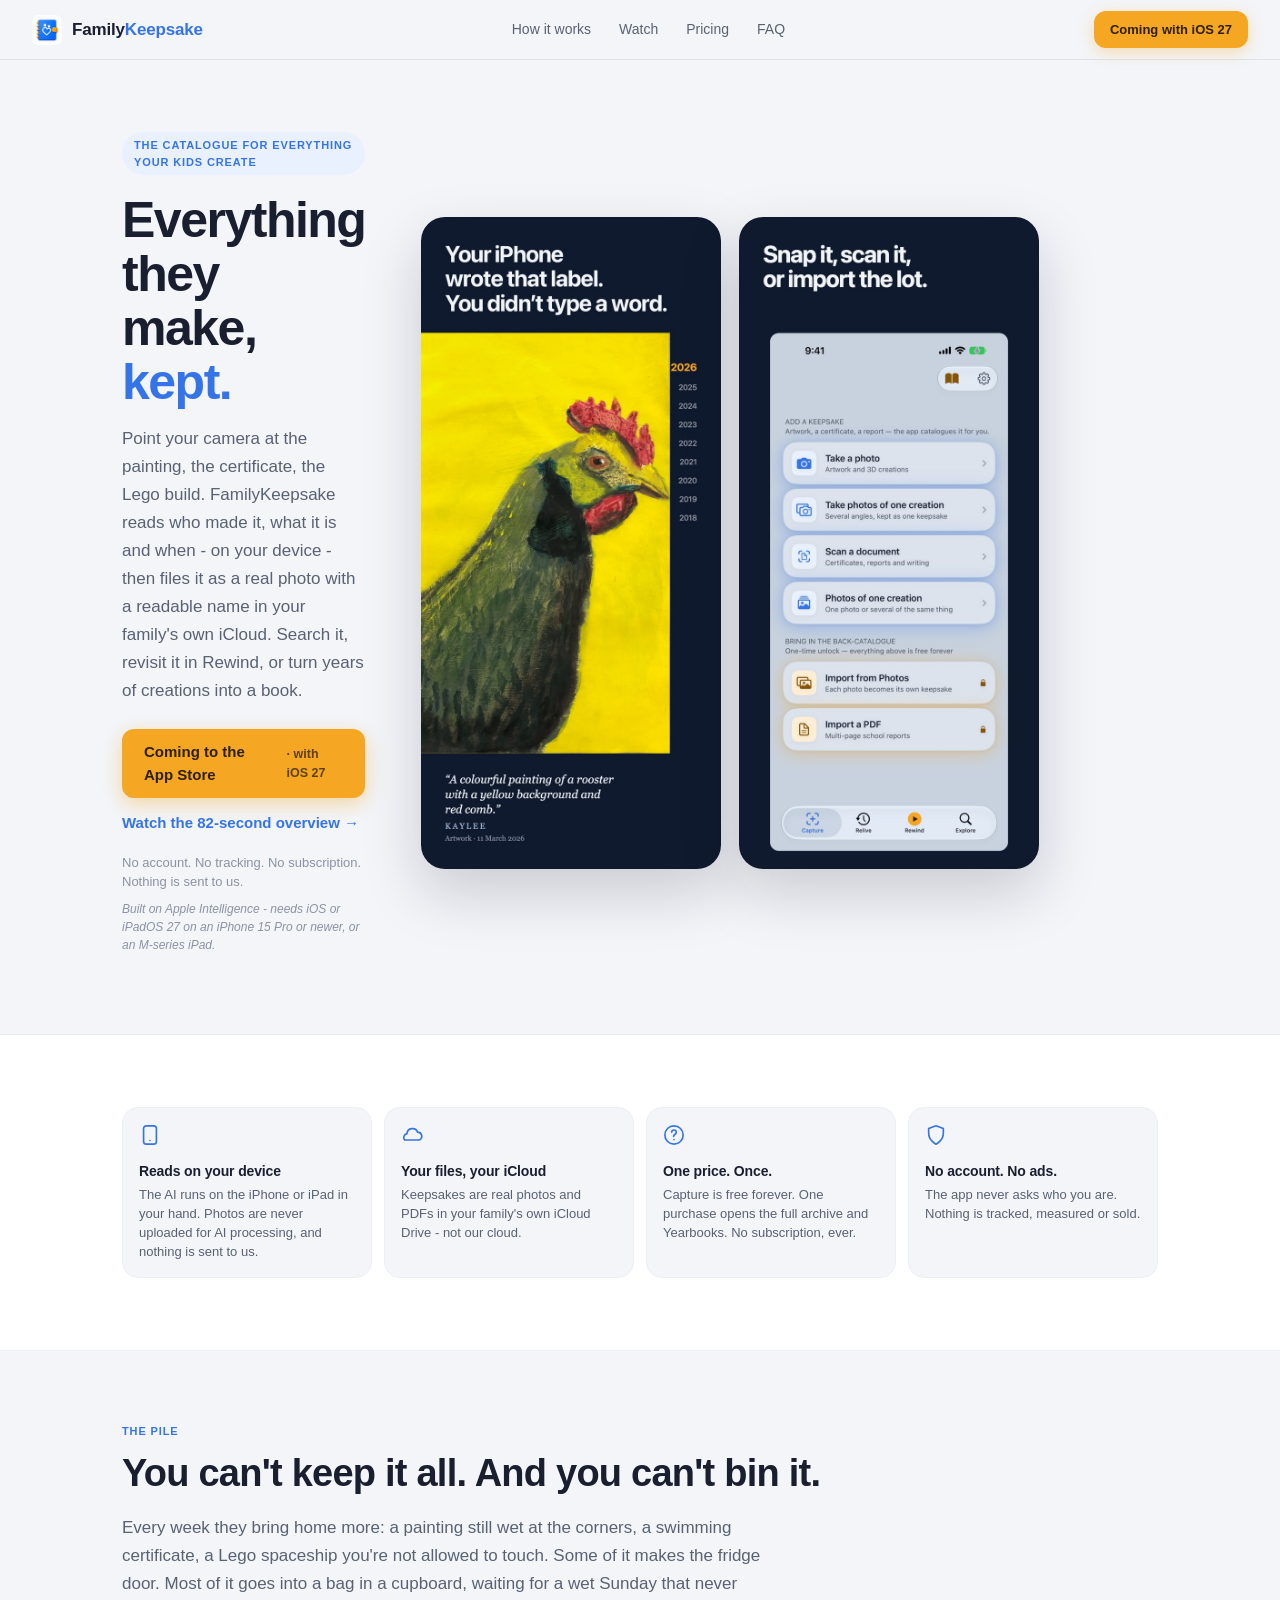
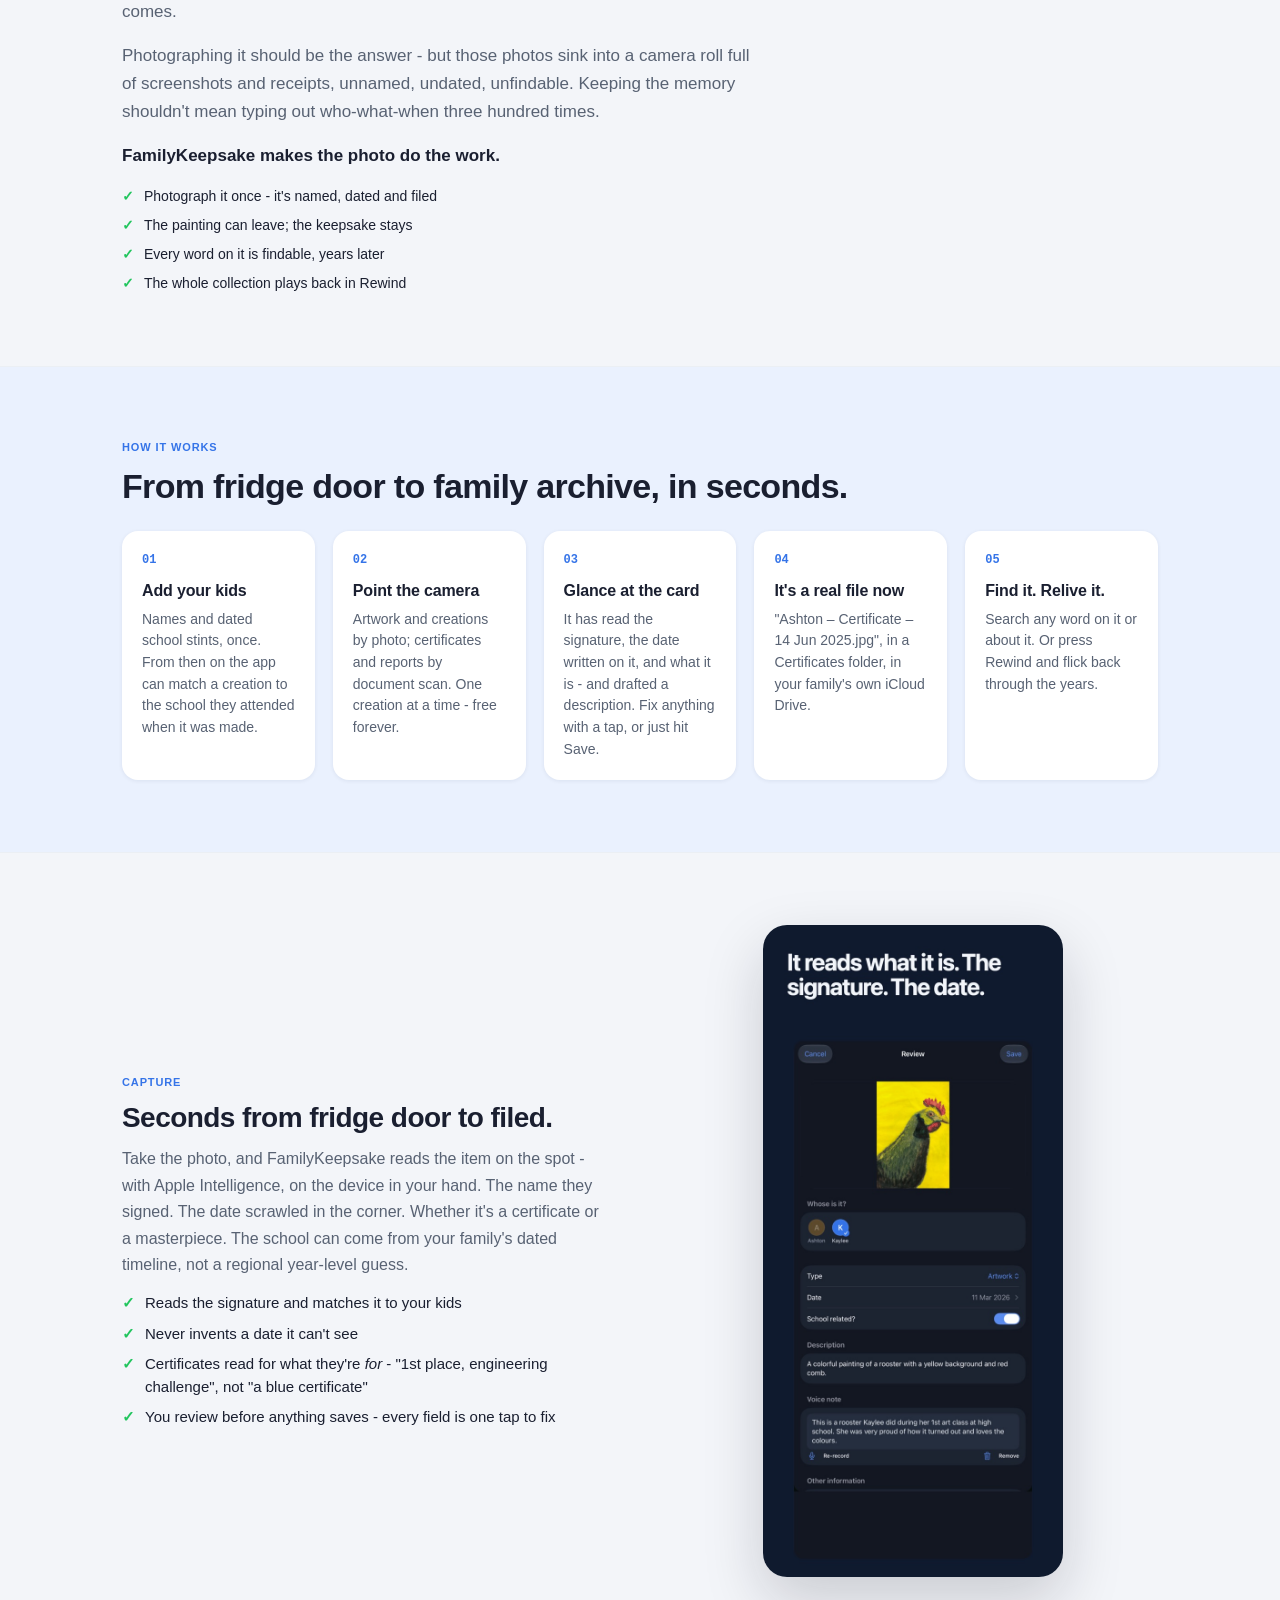
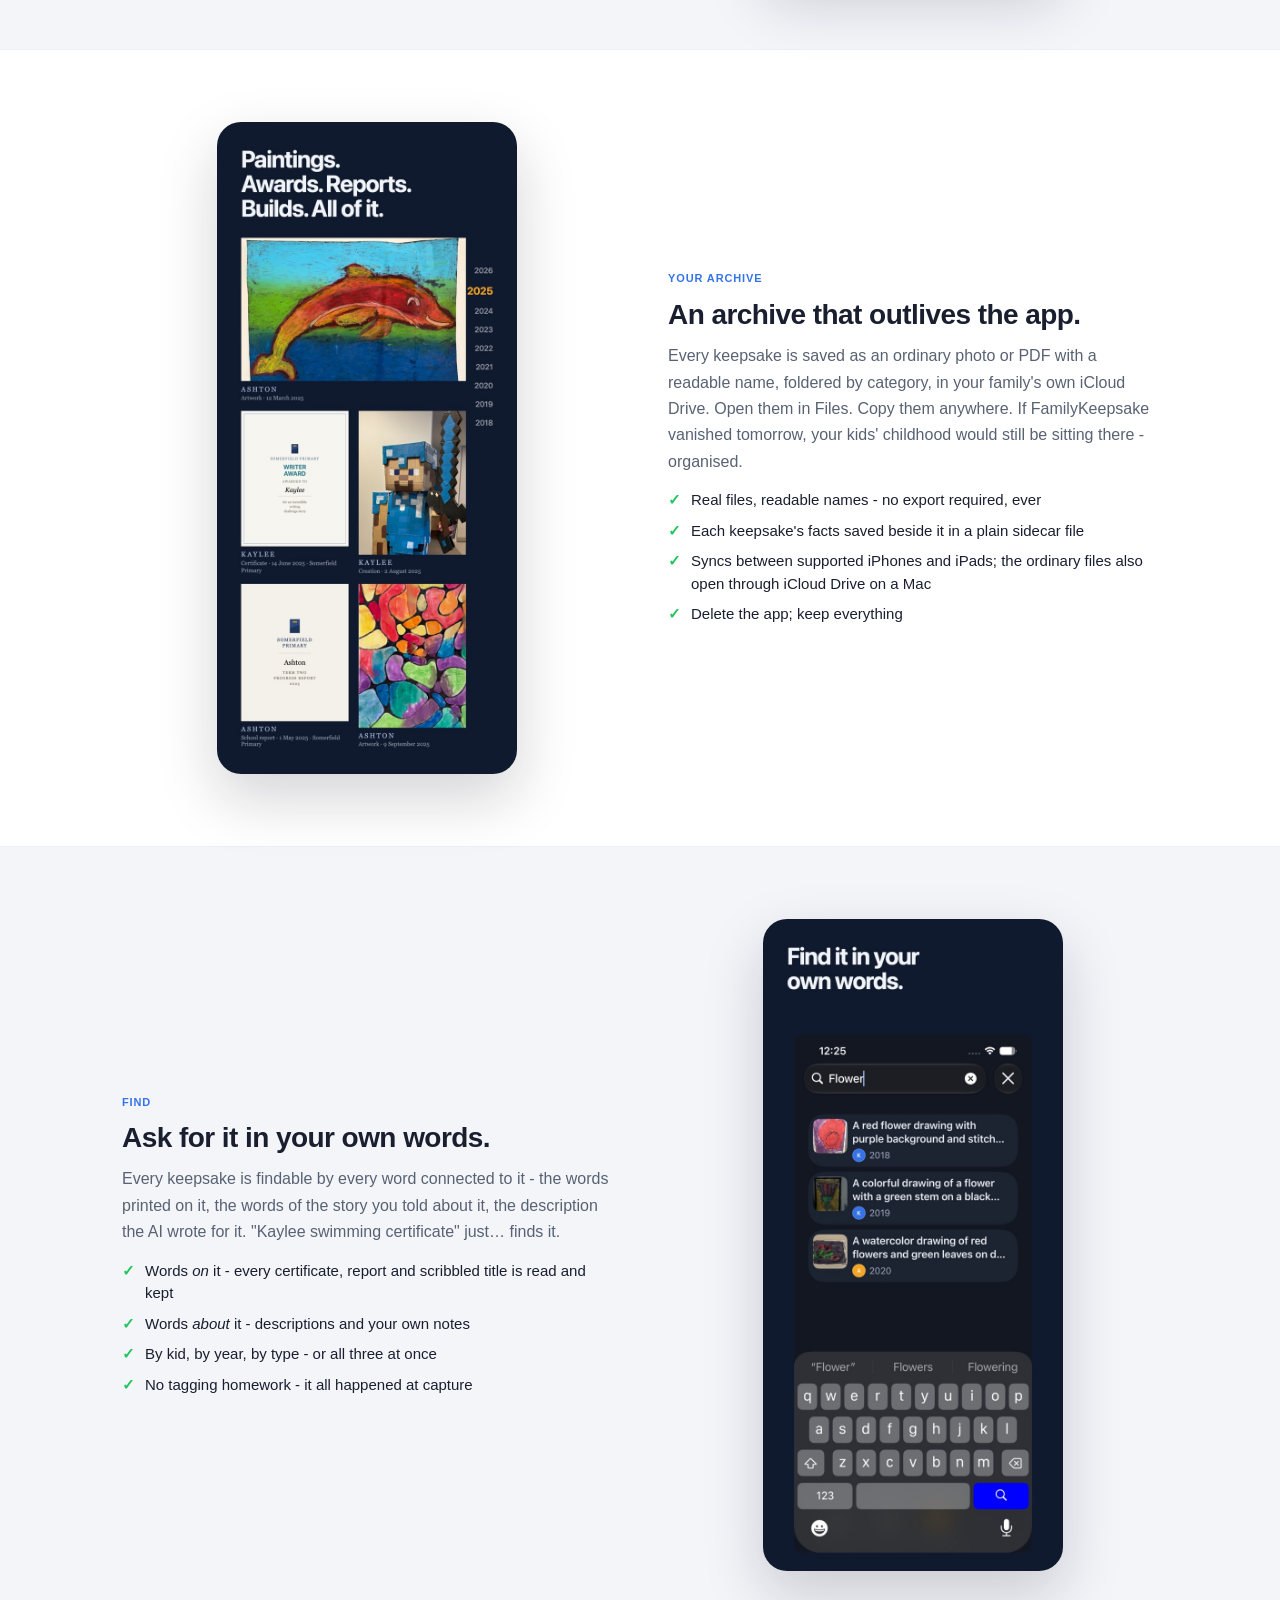
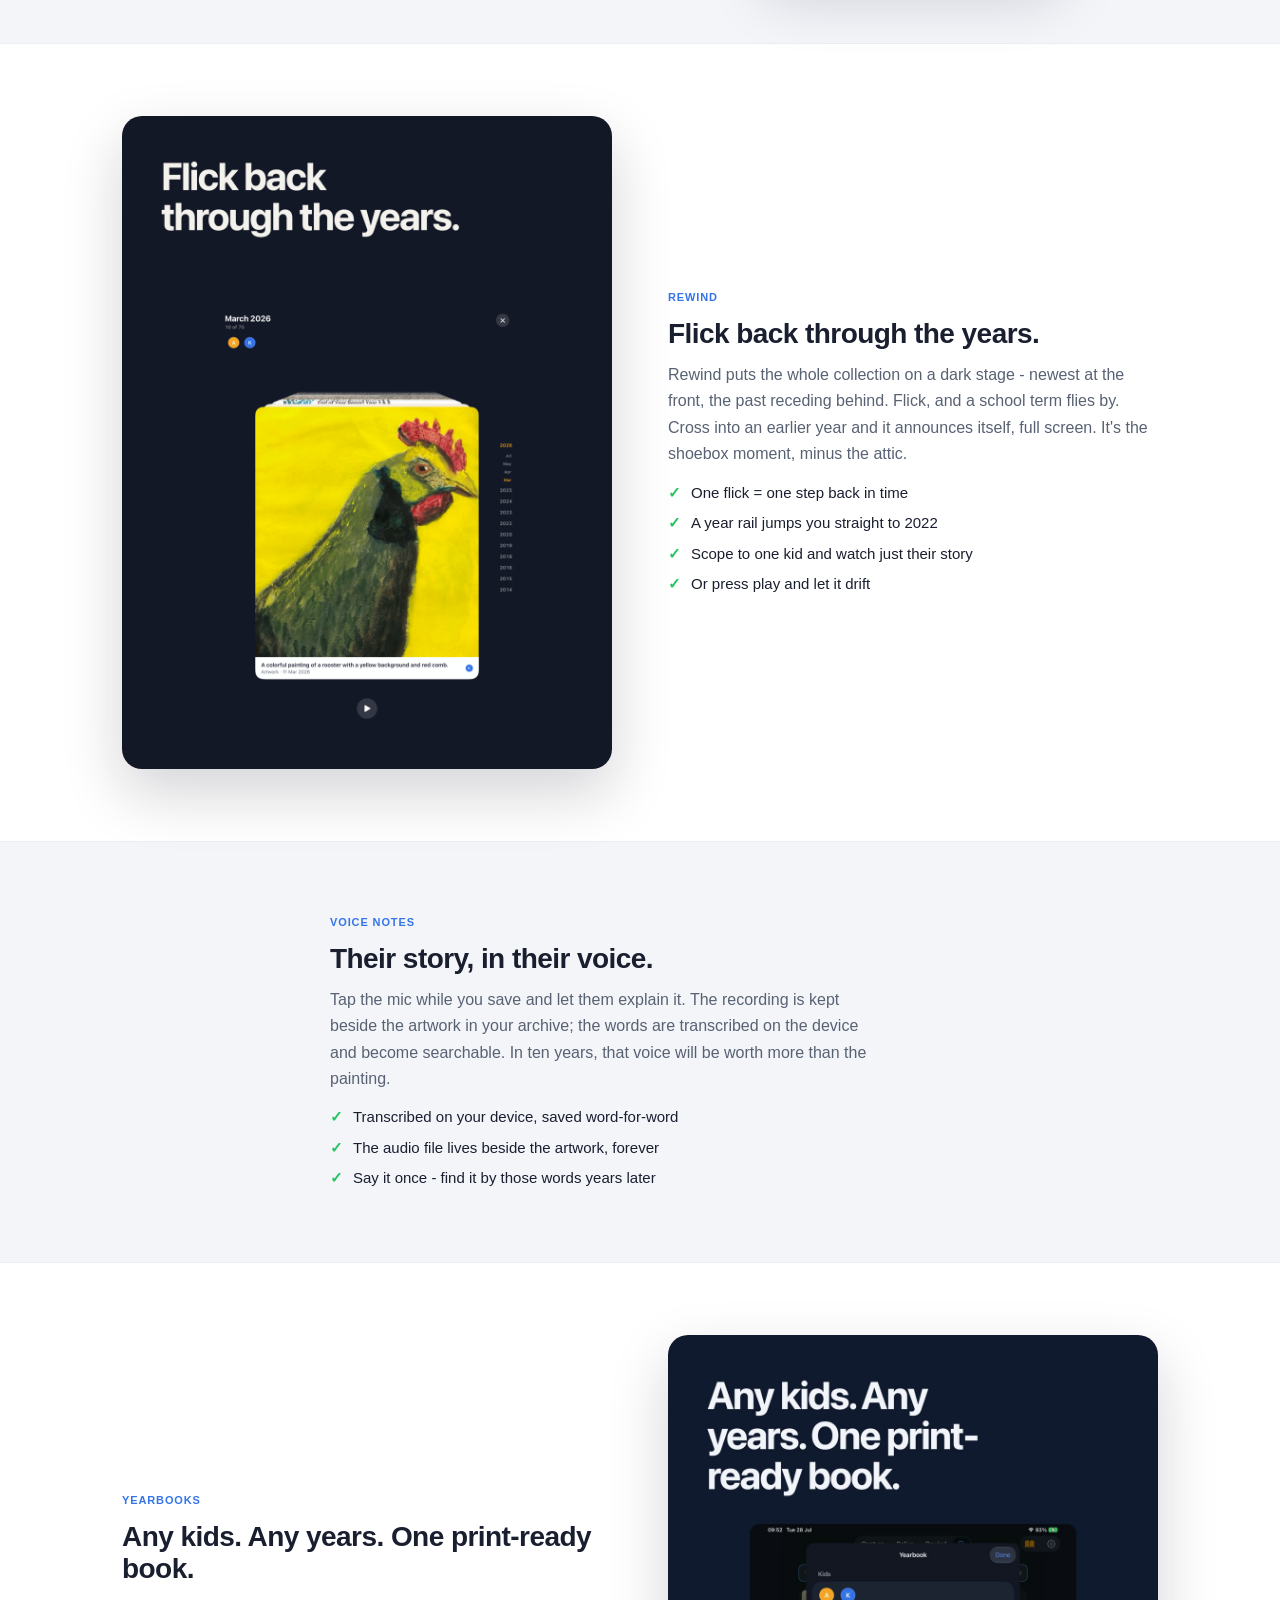
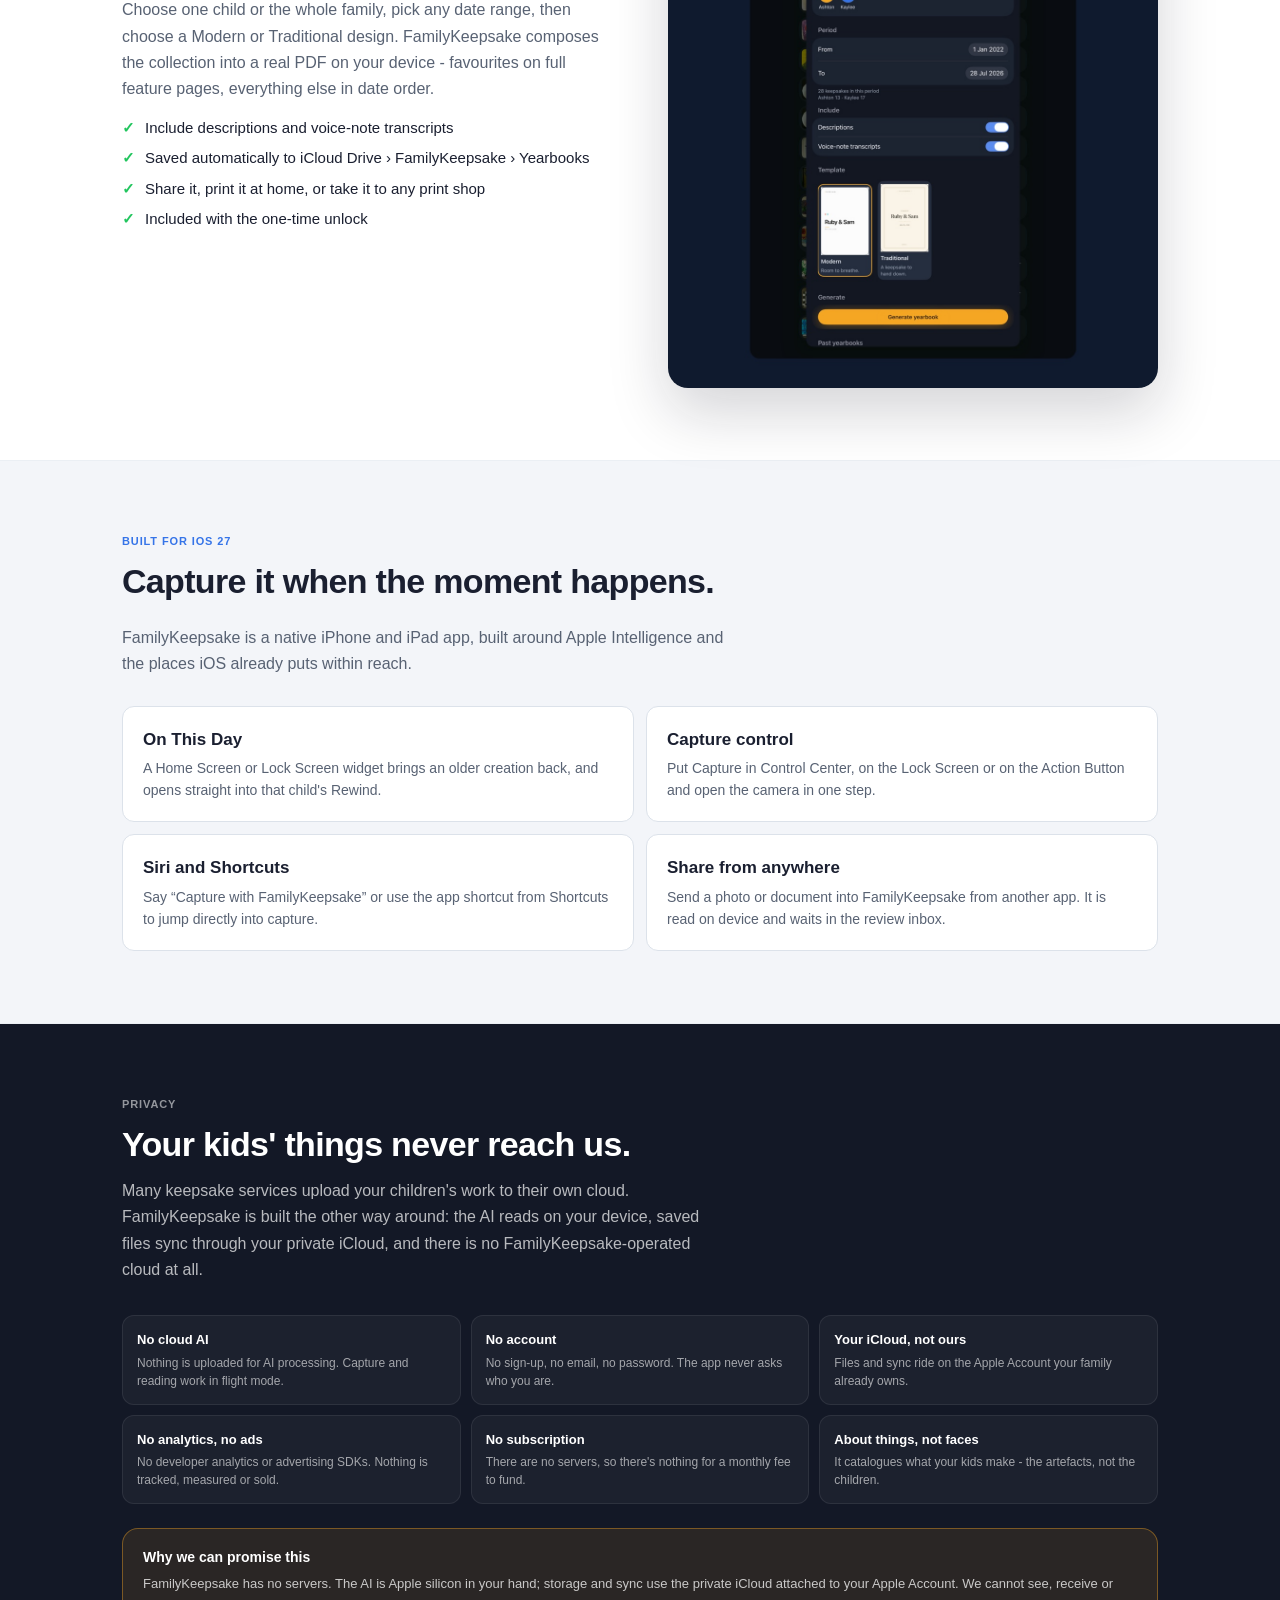
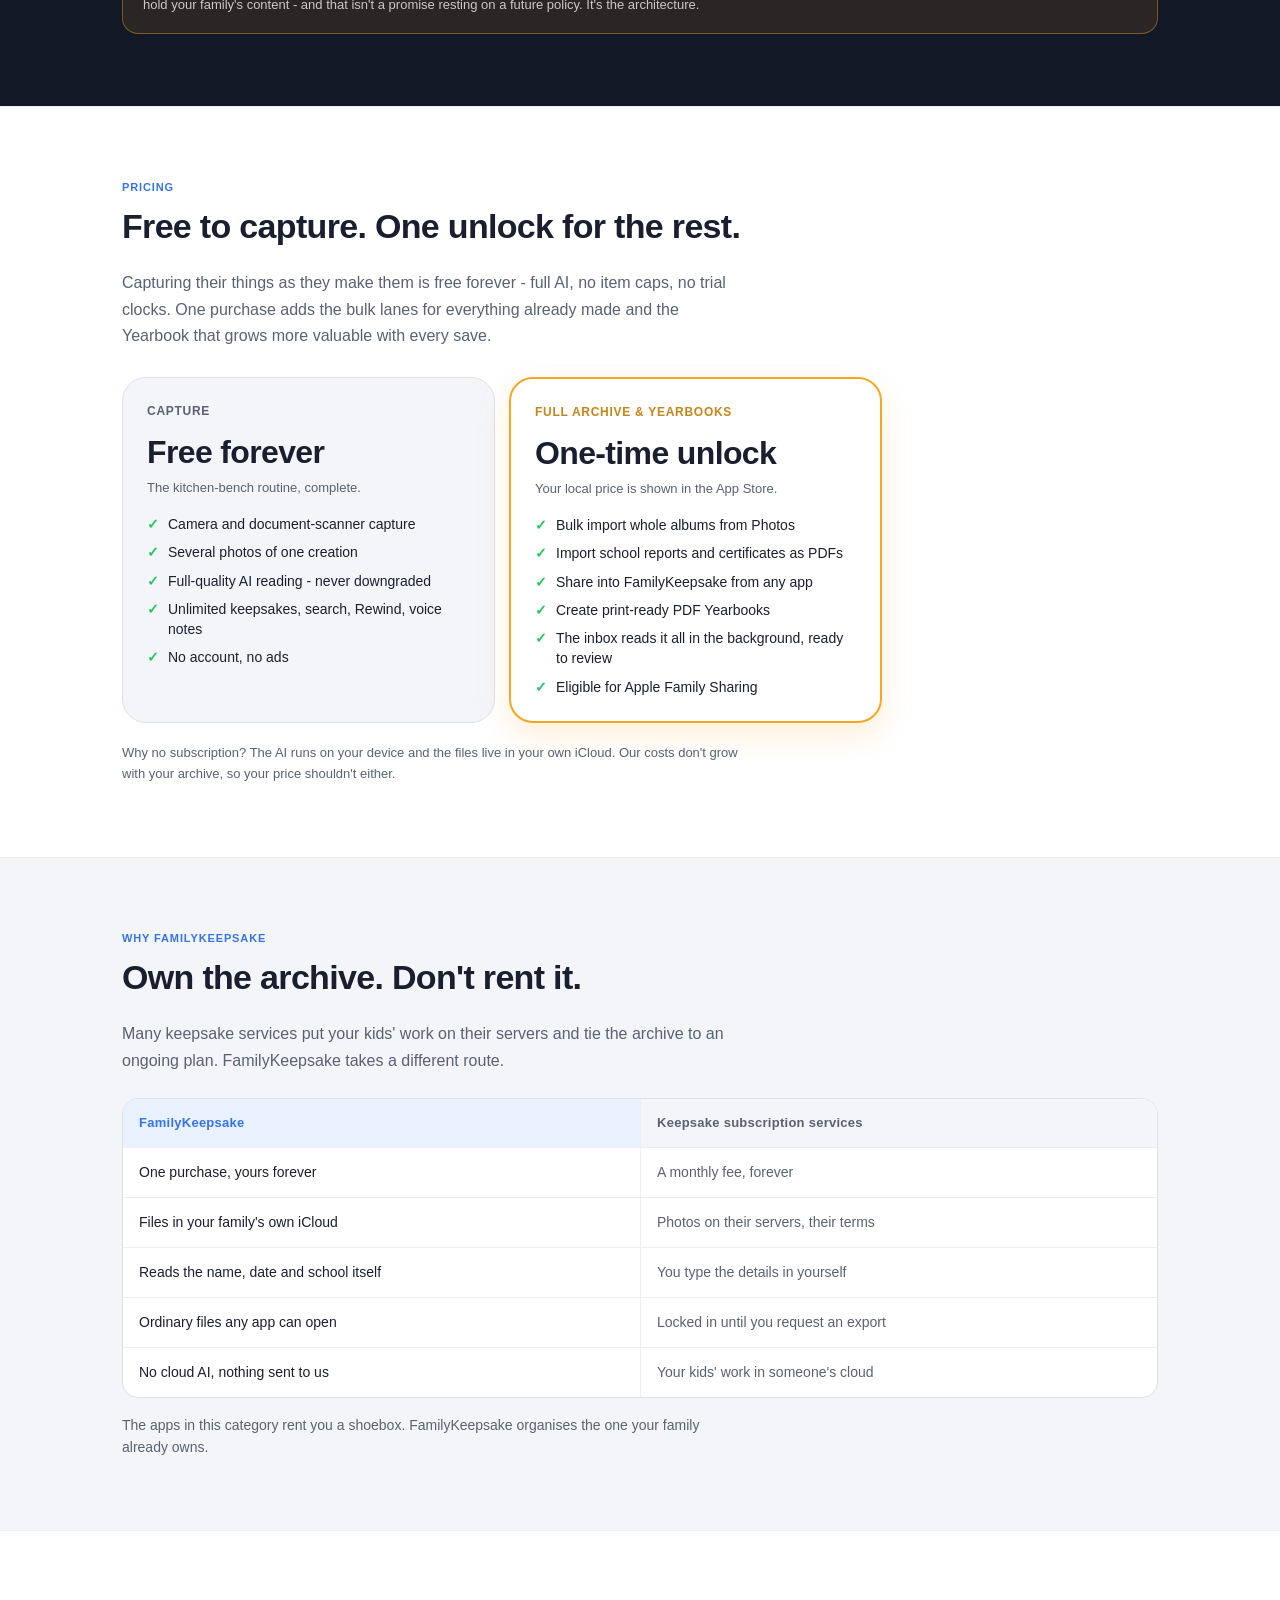
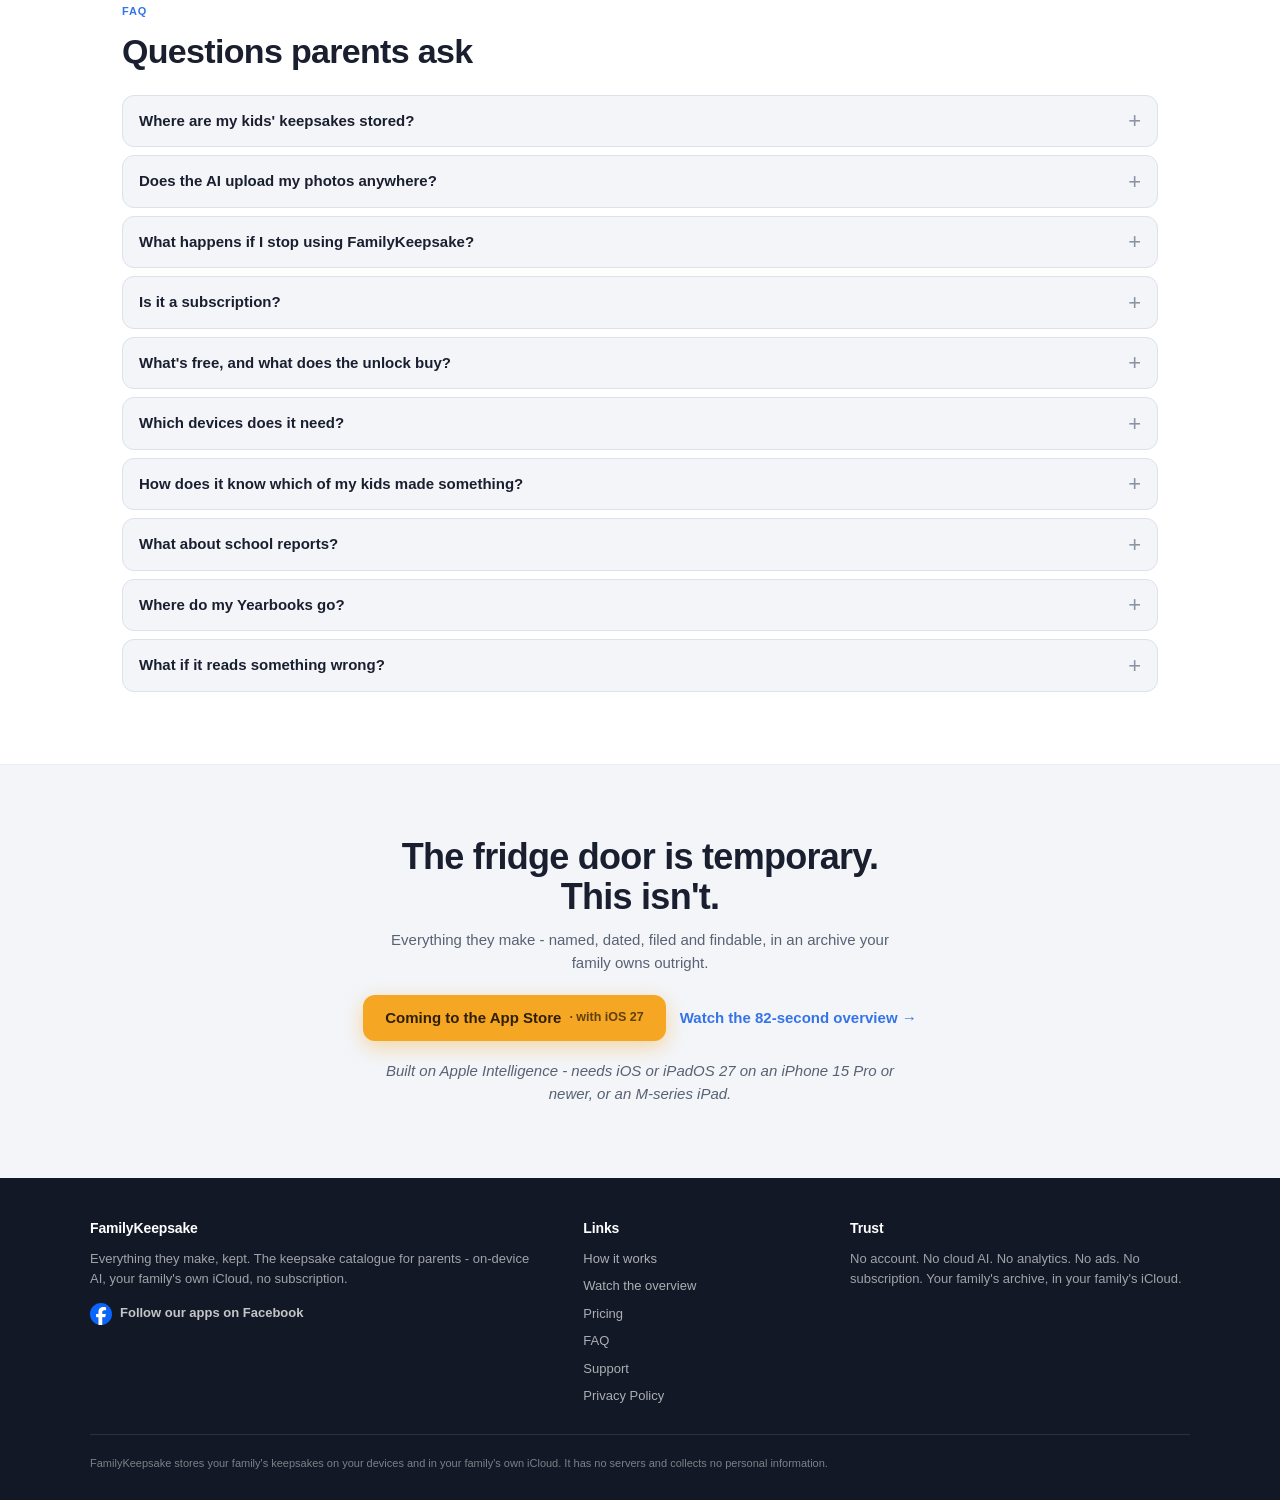
==== index.html @ d7240867 "Add Facebook page links to website" ====
<!DOCTYPE html>
<html lang="en">
<head>
  <meta charset="UTF-8" />
  <meta name="viewport" content="width=device-width, initial-scale=1.0" />
  <title>FamilyKeepsake | Kids' art, awards and school memories - kept</title>
  <meta name="description" content="Photograph or scan anything your kids make. FamilyKeepsake reads who, what and when on your iPhone or iPad, then files it in your own iCloud. Search, Rewind and create print-ready Yearbooks. No subscription." />
  <meta property="og:title" content="FamilyKeepsake - Everything they make, kept." />
  <meta property="og:description" content="Photograph or scan anything your kids make. On-device AI catalogues it in your own iCloud, ready to search, Rewind and turn into a Yearbook." />
  <meta property="og:type" content="website" />
  <meta property="og:image" content="https://www.familykeepsake.app/app-icon.png" />
  <meta property="og:image:width" content="1024" />
  <meta property="og:image:height" content="1024" />
  <meta property="og:url" content="https://www.familykeepsake.app" />
  <meta name="twitter:card" content="summary" />
  <meta name="twitter:title" content="FamilyKeepsake - Everything they make, kept." />
  <meta name="twitter:description" content="Photograph or scan anything your kids make. On-device AI catalogues it in your own iCloud, ready to search, Rewind and turn into a Yearbook." />
  <meta name="twitter:image" content="https://www.familykeepsake.app/app-icon.png" />
  <link rel="icon" href="app-icon-small.png" />
  <link rel="canonical" href="https://www.familykeepsake.app/" />

  <script type="application/ld+json">
  {
    "@context": "https://schema.org",
    "@graph": [
      {
        "@type": "Organization",
        "@id": "https://www.familykeepsake.app/#organization",
        "name": "FamilyKeepsake",
        "url": "https://www.familykeepsake.app/",
        "logo": "https://www.familykeepsake.app/app-icon.png"
      },
      {
        "@type": "WebSite",
        "@id": "https://www.familykeepsake.app/#website",
        "url": "https://www.familykeepsake.app/",
        "name": "FamilyKeepsake",
        "publisher": { "@id": "https://www.familykeepsake.app/#organization" }
      },
      {
        "@type": "MobileApplication",
        "@id": "https://www.familykeepsake.app/#app",
        "name": "FamilyKeepsake: Kids Creations",
        "operatingSystem": "iOS 27 and iPadOS 27",
        "applicationCategory": "Photo & Video",
        "description": "Photograph or scan anything your kids make and FamilyKeepsake reads who made it, what it is and when on device. Keepsakes live in your own iCloud, ready to search, revisit in Rewind and turn into print-ready PDF Yearbooks. Free to capture, with a one-time unlock for the full archive and Yearbooks. No subscription.",
        "url": "https://www.familykeepsake.app/",
        "publisher": { "@id": "https://www.familykeepsake.app/#organization" }
      },
      {
        "@type": "FAQPage",
        "@id": "https://www.familykeepsake.app/#faq",
        "mainEntity": [
          {
            "@type": "Question",
            "name": "Where are my kids' keepsakes stored?",
            "acceptedAnswer": { "@type": "Answer", "text": "In your family's own iCloud Drive, as ordinary photos and PDFs with readable names, organised into folders by category. FamilyKeepsake has no servers - we couldn't hold your photos if we wanted to." }
          },
          {
            "@type": "Question",
            "name": "Does the AI upload my photos anywhere?",
            "acceptedAnswer": { "@type": "Answer", "text": "No photo is uploaded for AI processing. The reading happens on your iPhone or iPad using Apple Intelligence and works in flight mode. FamilyKeepsake sends nothing to us; saved files sync only through your private iCloud." }
          },
          {
            "@type": "Question",
            "name": "What happens if I stop using FamilyKeepsake?",
            "acceptedAnswer": { "@type": "Answer", "text": "Everything stays. Your keepsakes are ordinary files in your own iCloud Drive - named, foldered, and readable by any app. The archive outlives the app, by design." }
          },
          {
            "@type": "Question",
            "name": "Is FamilyKeepsake a subscription?",
            "acceptedAnswer": { "@type": "Answer", "text": "No - and it never will be. Capturing one creation at a time is free forever. A single one-time purchase unlocks bulk imports, PDF imports, share-sheet saves and Yearbooks. Your local price is shown in the App Store." }
          },
          {
            "@type": "Question",
            "name": "What is free, and what does the unlock buy?",
            "acceptedAnswer": { "@type": "Answer", "text": "Free forever: capture with the camera or document scanner, photos of one creation, full AI reading, unlimited keepsakes, search, Rewind and voice notes. The one-time unlock adds bulk Photos import, PDF import, share-sheet saves and print-ready Yearbooks, and is eligible for Apple Family Sharing." }
          },
          {
            "@type": "Question",
            "name": "Which devices does FamilyKeepsake need?",
            "acceptedAnswer": { "@type": "Answer", "text": "FamilyKeepsake is built on Apple Intelligence, so it needs iOS or iPadOS 27 on an iPhone 15 Pro or newer, or an iPad with an M-series chip. The v1 app runs on iPhone and iPad; its ordinary iCloud Drive files can also be opened on a Mac." }
          },
          {
            "@type": "Question",
            "name": "How does it know which of my kids made something?",
            "acceptedAnswer": { "@type": "Answer", "text": "Kids sign their work. FamilyKeepsake reads the name - even a wobbly one in a corner - and matches it against your family. A joint creation can belong to more than one child." }
          },
          {
            "@type": "Question",
            "name": "What about school reports?",
            "acceptedAnswer": { "@type": "Answer", "text": "Scan them from the app for free, or use the one-time unlock to import a multi-page PDF. The real PDF is archived in your iCloud Drive, every page is read, and the school can be filled from your family's dated school timeline." }
          },
          {
            "@type": "Question",
            "name": "Where do my Yearbooks go?",
            "acceptedAnswer": { "@type": "Answer", "text": "Each finished Yearbook is a standard PDF saved to iCloud Drive › FamilyKeepsake › Yearbooks. Open it again from the app, share it anywhere, print it at home or take it to any print shop." }
          },
          {
            "@type": "Question",
            "name": "What if it reads something wrong?",
            "acceptedAnswer": { "@type": "Answer", "text": "You always see the card before it saves, and every field can be fixed with a tap. Filenames are never built from AI guesses - only from confirmed facts: child, type and date." }
          }
        ]
      }
    ]
  }
  </script>

  <style>
    *, *::before, *::after { box-sizing: border-box; margin: 0; padding: 0; }

    :root {
      --navy:        #3574E8;
      --navy-light:  #EAF1FE;
      --amber:       #F5A623;
      --amber-light: #FEF3C7;
      --amber-text:  #2D1F08;
      --teal:        #2ABFBF;
      --coral:       #F26B5B;
      --success:     #22C55E;
      --slate:       #C8D2DE;   /* the app's own surface - used inside the phones */
      --slate-card:  #DCE3EC;
      --stage:       #131826;   /* Rewind's dark stage */
      --bg:          #F3F5F9;
      --card:        #FFFFFF;
      --text:        #1A1F30;
      --text-sec:    #586273;
      --text-muted:  #8A93A4;
      --border:      #DCE2EA;
      --border-lt:   #EBEFF4;
      --shadow:      0 1px 4px rgba(20,32,50,0.07);
      --shadow-md:   0 4px 16px rgba(20,32,50,0.10);
      --r-sm: 8px; --r-md: 12px; --r-lg: 16px; --r-xl: 24px; --r-full: 9999px;
    }

    html { scroll-behavior: smooth; }
    body { font-family: -apple-system, BlinkMacSystemFont, "Segoe UI", Roboto, sans-serif; background: var(--bg); color: var(--text); line-height: 1.5; -webkit-text-size-adjust: 100%; }
    a { color: inherit; text-decoration: none; }
    ::selection { background: var(--amber-light); }

    /* ── Nav ── */
    nav {
      position: sticky; top: 0; z-index: 100;
      background: rgba(243,245,249,0.92); backdrop-filter: blur(12px);
      border-bottom: 1px solid var(--border);
      padding: 0 20px; height: 56px;
      display: flex; align-items: center; justify-content: space-between;
    }
    .nav-brand { display: flex; align-items: center; gap: 10px; font-size: 17px; font-weight: 700; letter-spacing: -0.01em; }
    .nav-brand img { width: 30px; height: 30px; border-radius: 7px; }
    .nav-brand span b { color: var(--navy); }
    .nav-links { display: none; }
    .nav-cta {
      background: var(--amber); color: var(--amber-text);
      padding: 9px 16px; border-radius: var(--r-md);
      font-size: 13px; font-weight: 700;
      box-shadow: 0 4px 16px rgba(245,166,35,0.35);
    }

    /* ── Coming-soon chip ── */
    .soon-chip {
      display: inline-flex; align-items: center; gap: 8px;
      background: var(--amber); color: var(--amber-text);
      padding: 12px 22px; border-radius: var(--r-md);
      font-size: 15px; font-weight: 700;
      box-shadow: 0 6px 20px rgba(245,166,35,0.4);
    }
    .soon-chip small { font-weight: 600; opacity: 0.75; }

    /* ── Hero ── */
    .hero { max-width: 1100px; margin: 0 auto; padding: 48px 20px 52px; text-align: center; }
    .hero-tag { font-size: 11px; font-weight: 700; letter-spacing: 0.08em; color: var(--navy); background: var(--navy-light); padding: 5px 12px; border-radius: var(--r-full); display: inline-block; margin-bottom: 18px; text-transform: uppercase; }
    .hero h1 { font-size: 34px; font-weight: 800; line-height: 1.08; letter-spacing: -0.02em; margin-bottom: 16px; }
    .hero h1 em { color: var(--navy); font-style: normal; }
    .hero p { font-size: 16px; color: var(--text-sec); line-height: 1.65; margin-bottom: 24px; }
    .cta-row { display: flex; align-items: center; justify-content: center; gap: 14px; flex-wrap: wrap; margin-bottom: 18px; }
    .btn-secondary-link { font-size: 15px; font-weight: 600; color: var(--navy); }
    .trust-line { font-size: 13px; color: var(--text-muted); line-height: 1.5; max-width: 340px; margin: 0 auto 8px; }
    .product-clarify { font-size: 12px; color: var(--text-muted); line-height: 1.5; max-width: 400px; margin: 0 auto; font-style: italic; }
    .hero-phones { display: flex; flex-direction: column; align-items: center; gap: 28px; margin-top: 40px; }

    /* ── Section common ── */
    section { border-top: 1px solid var(--border-lt); }
    .section-inner { max-width: 1100px; margin: 0 auto; padding: 52px 20px; }
    .section-tag { font-size: 11px; font-weight: 700; letter-spacing: 0.08em; color: var(--navy); text-transform: uppercase; margin-bottom: 12px; }
    .section-h2 { font-size: 26px; font-weight: 800; letter-spacing: -0.02em; line-height: 1.15; margin-bottom: 20px; }
    .section-lede { font-size: 16px; color: var(--text-sec); line-height: 1.65; max-width: 620px; }

    /* ── Trust strip ── */
    .trust-strip { background: var(--card); }
    .trust-strip-grid { display: grid; grid-template-columns: 1fr 1fr; gap: 12px; }
    .trust-strip-card { background: var(--bg); border: 1px solid var(--border-lt); border-radius: var(--r-lg); padding: 16px; }
    .trust-strip-card svg { width: 22px; height: 22px; color: var(--navy); margin-bottom: 8px; }
    .trust-strip-card h3 { font-size: 14px; font-weight: 700; margin-bottom: 4px; letter-spacing: -0.01em; }
    .trust-strip-card p { font-size: 13px; color: var(--text-sec); line-height: 1.45; }

    /* ── Problem ── */
    .problem { background: var(--bg); }
    .problem .section-h2 { margin-bottom: 16px; }
    .problem p { font-size: 16px; color: var(--text-sec); line-height: 1.65; margin-bottom: 16px; max-width: 640px; }
    .problem p.bold { font-weight: 600; color: var(--text); }
    .problem ul { list-style: none; margin-top: 8px; display: flex; flex-direction: column; gap: 8px; max-width: 640px; }
    .problem ul li { display: flex; gap: 10px; align-items: flex-start; font-size: 14px; color: var(--text); }

    /* ── How it works ── */
    .how { background: var(--navy-light); }
    .steps { display: grid; grid-template-columns: 1fr; gap: 14px; }
    .step { background: white; border-radius: var(--r-lg); padding: 20px; box-shadow: var(--shadow); }
    .step-n { font-family: ui-monospace, monospace; font-size: 12px; font-weight: 700; color: var(--navy); margin-bottom: 10px; }
    .step h3 { font-size: 16px; font-weight: 700; margin-bottom: 6px; letter-spacing: -0.01em; }
    .step p { font-size: 14px; color: var(--text-sec); line-height: 1.55; }

    /* ── Feature sections ── */
    .feature-sec { background: var(--card); }
    .feature-sec.alt { background: var(--bg); }
    .feature-row { display: flex; flex-direction: column; gap: 28px; align-items: center; }
    .feature-row.voice-only { display: block; max-width: 620px; margin: 0 auto; }
    .feature-text { width: 100%; }
    .feature-eyebrow { font-size: 11px; font-weight: 700; letter-spacing: 0.08em; color: var(--navy); text-transform: uppercase; margin-bottom: 12px; }
    .feature-text h2 { font-size: 24px; font-weight: 800; letter-spacing: -0.02em; line-height: 1.15; margin-bottom: 12px; }
    .feature-text p { font-size: 15px; color: var(--text-sec); line-height: 1.65; margin-bottom: 14px; max-width: 540px; }
    .feature-text ul { list-style: none; display: flex; flex-direction: column; gap: 8px; }
    .feature-text ul li { display: flex; gap: 10px; align-items: flex-start; font-size: 14px; color: var(--text); }
    .feature-visual { display: flex; justify-content: center; align-items: center; }
    .store-shot { display: block; width: min(100%, 300px); height: auto; border-radius: 24px; box-shadow: 0 24px 60px rgba(16,19,31,0.18); }
    .store-shot.ipad-shot { width: min(100%, 560px); border-radius: 20px; }
    .platform { background: var(--bg); }
    .platform-grid { display: grid; grid-template-columns: 1fr; gap: 12px; margin-top: 28px; }
    .platform-card { background: var(--card); border: 1px solid var(--border); border-radius: var(--r-md); padding: 20px; }
    .platform-card h3 { font-size: 17px; margin-bottom: 6px; }
    .platform-card p { color: var(--text-sec); font-size: 14px; line-height: 1.55; }

    /* ── Privacy (dark) ── */
    .privacy { background: var(--stage); color: white; }
    .privacy .section-tag { color: rgba(255,255,255,0.55); }
    .privacy .section-h2 { color: white; margin-bottom: 14px; }
    .privacy .section-lede { color: rgba(255,255,255,0.7); margin-bottom: 32px; max-width: 580px; }
    .privacy-grid { display: grid; grid-template-columns: 1fr 1fr; gap: 10px; grid-auto-rows: 1fr; margin-bottom: 24px; }
    .privacy-card { background: rgba(255,255,255,0.04); border: 1px solid rgba(255,255,255,0.08); border-radius: var(--r-md); padding: 14px; height: 100%; }
    .privacy-card h4 { font-size: 13px; font-weight: 700; margin-bottom: 4px; }
    .privacy-card p { font-size: 12px; color: rgba(255,255,255,0.6); line-height: 1.5; }
    .clarify-box { background: rgba(245,166,35,0.1); border: 1px solid rgba(245,166,35,0.4); border-radius: var(--r-lg); padding: 18px 20px; margin-top: 8px; }
    .clarify-box h4 { font-size: 14px; font-weight: 700; color: white; margin-bottom: 6px; }
    .clarify-box p { font-size: 13px; color: rgba(255,255,255,0.75); line-height: 1.55; }

    /* ── Pricing ── */
    .pricing { background: var(--card); }
    .price-grid { display: grid; grid-template-columns: 1fr; gap: 14px; margin-top: 28px; max-width: 760px; }
    .price-card { background: var(--bg); border: 1px solid var(--border); border-radius: var(--r-xl); padding: 24px; display: flex; flex-direction: column; }
    .price-card.hero-card { background: white; border: 2px solid var(--amber); box-shadow: 0 12px 32px rgba(245,166,35,0.18); }
    .price-name { font-size: 12px; font-weight: 700; letter-spacing: 0.06em; text-transform: uppercase; color: var(--text-sec); margin-bottom: 8px; }
    .price-card.hero-card .price-name { color: var(--amber); filter: brightness(0.8); }
    .price-amount { font-size: 32px; font-weight: 800; letter-spacing: -0.02em; margin-bottom: 2px; }
    .price-amount small { font-size: 14px; font-weight: 600; color: var(--text-sec); letter-spacing: 0; }
    .price-sub { font-size: 13px; color: var(--text-sec); margin-bottom: 16px; }
    .price-card ul { list-style: none; display: flex; flex-direction: column; gap: 8px; }
    .price-card ul li { display: flex; gap: 9px; align-items: flex-start; font-size: 14px; color: var(--text); line-height: 1.45; }
    .price-note { font-size: 13px; color: var(--text-sec); margin-top: 20px; max-width: 620px; line-height: 1.6; }

    /* ── Comparison ── */
    .compare { background: var(--bg); }
    .compare-table { background: white; border-radius: var(--r-lg); overflow: hidden; border: 1px solid var(--border); margin-top: 8px; }
    .compare-row { display: grid; grid-template-columns: 1fr 1fr; }
    .compare-row + .compare-row { border-top: 1px solid var(--border-lt); }
    .compare-row > div { padding: 14px 16px; font-size: 14px; }
    .compare-row > div + div { border-left: 1px solid var(--border-lt); }
    .compare-row.head > div { font-weight: 700; font-size: 13px; background: var(--navy-light); color: var(--navy); letter-spacing: 0.02em; }
    .compare-row.head > div + div { background: var(--bg); color: var(--text-sec); }
    .compare-row .col-fk { color: var(--text); font-weight: 500; }
    .compare-row .col-other { color: var(--text-sec); }
    .compare-close { font-size: 14px; color: var(--text-sec); line-height: 1.6; margin-top: 16px; max-width: 600px; }

    .check { color: var(--success); font-weight: 700; flex-shrink: 0; }

    /* ── FAQ ── */
    .faq { background: var(--card); }
    .faq-list { display: flex; flex-direction: column; gap: 8px; }
    .faq-list details { background: var(--bg); border: 1px solid var(--border); border-radius: var(--r-md); padding: 14px 16px; }
    .faq-list details[open] { border-color: var(--navy); background: white; }
    .faq-list summary { font-size: 15px; font-weight: 600; color: var(--text); cursor: pointer; list-style: none; display: flex; justify-content: space-between; align-items: center; gap: 12px; }
    .faq-list summary::-webkit-details-marker { display: none; }
    .faq-list summary::after { content: "+"; font-size: 22px; font-weight: 400; color: var(--text-muted); flex-shrink: 0; line-height: 1; }
    .faq-list details[open] summary::after { content: "−"; color: var(--navy); }
    .faq-list details p { font-size: 14px; color: var(--text-sec); line-height: 1.6; margin-top: 10px; }

    /* ── Footer CTA ── */
    .footer-cta { background: var(--bg); text-align: center; }
    .footer-cta h2 { font-size: 26px; font-weight: 800; letter-spacing: -0.02em; line-height: 1.1; margin-bottom: 12px; }
    .footer-cta p { font-size: 15px; color: var(--text-sec); margin: 0 auto 20px; line-height: 1.55; max-width: 520px; }

    /* ── Footer ── */
    footer { background: var(--stage); color: rgba(255,255,255,0.6); padding: 40px 20px 28px; font-size: 13px; }
    .footer-grid { max-width: 1100px; margin: 0 auto; display: grid; grid-template-columns: 1fr; gap: 28px; }
    .footer-col h5 { font-size: 14px; font-weight: 700; color: white; margin-bottom: 10px; letter-spacing: -0.01em; }
    .footer-col p { line-height: 1.55; }
    .footer-col ul { list-style: none; display: flex; flex-direction: column; gap: 8px; }
    .footer-col ul a { color: rgba(255,255,255,0.65); }
    .footer-col ul a:hover { color: white; }
    .footer-facebook { display: inline-flex; align-items: center; gap: 8px; margin-top: 14px; color: rgba(255,255,255,0.75); font-weight: 600; line-height: 1.3; }
    .footer-facebook:hover { color: white; }
    .footer-facebook img { width: 22px; height: 22px; flex: 0 0 auto; }
    .footer-legal { max-width: 1100px; margin: 28px auto 0; padding-top: 20px; border-top: 1px solid rgba(255,255,255,0.1); font-size: 11px; color: rgba(255,255,255,0.45); line-height: 1.55; }

    /* ── Tablet: 600px+ ── */
    @media (min-width: 600px) {
      .trust-strip-grid { grid-template-columns: repeat(4, 1fr); }
      .steps { grid-template-columns: 1fr 1fr; }
      .privacy-grid { grid-template-columns: repeat(3, 1fr); }
      .price-grid { grid-template-columns: 1fr 1fr; }
      .footer-grid { grid-template-columns: 2fr 1fr 1.5fr; gap: 40px; }
      .section-h2 { font-size: 30px; }
      .hero h1 { font-size: 42px; }
    }

    /* ── Desktop: 900px+ ── */
    @media (min-width: 900px) {
      nav { padding: 0 32px; height: 60px; }
      .nav-links { display: flex; gap: 28px; font-size: 14px; font-weight: 500; color: var(--text-sec); }
      .nav-links a:hover { color: var(--text); }

      .hero { padding: 72px 32px 80px; display: grid; grid-template-columns: 1fr auto; gap: 56px; align-items: center; text-align: left; }
      .hero > div:first-child { max-width: 560px; }
      .hero h1 { font-size: 50px; letter-spacing: -0.03em; }
      .hero p { font-size: 17px; }
      .cta-row { justify-content: flex-start; }
      .trust-line { margin: 0 0 8px; max-width: none; }
      .product-clarify { margin: 0; max-width: 540px; }
      .hero-phones { flex-direction: row; gap: 18px; align-items: flex-start; justify-content: flex-start; margin-top: 0; }
      .platform-grid { grid-template-columns: repeat(2, 1fr); }

      .section-inner { padding: 72px 32px; }
      .section-h2 { font-size: 34px; margin-bottom: 24px; }
      .problem .section-h2 { font-size: 38px; margin-bottom: 18px; }
      .problem p { font-size: 17px; }

      .steps { grid-template-columns: repeat(5, 1fr); gap: 18px; }

      .feature-row { display: grid; grid-template-columns: 1fr 1fr; gap: 56px; align-items: center; }
      .feature-row.flip { direction: rtl; }
      .feature-row.flip > * { direction: ltr; }
      .feature-text h2 { font-size: 28px; }
      .feature-text p { font-size: 16px; }
      .feature-text ul li { font-size: 15px; }

      .footer-cta h2 { font-size: 36px; }
    }
  </style>
</head>
<body>

<!-- ════════════════════════════════════════════════════════════ -->
<!-- 1. NAV                                                       -->
<!-- ════════════════════════════════════════════════════════════ -->
<nav>
  <div class="nav-brand">
    <img src="app-icon-small.png" alt="FamilyKeepsake icon" />
    <span>Family<b>Keepsake</b></span>
  </div>
  <div class="nav-links">
    <a href="#how">How it works</a>
    <a href="/watch/">Watch</a>
    <a href="#pricing">Pricing</a>
    <a href="#faq">FAQ</a>
  </div>
  <a href="#pricing" class="nav-cta">Coming with iOS 27</a>
</nav>

<!-- ════════════════════════════════════════════════════════════ -->
<!-- 2. HERO                                                      -->
<!-- ════════════════════════════════════════════════════════════ -->
<div class="hero">
  <div>
    <div class="hero-tag">The catalogue for everything your kids create</div>
    <h1>Everything they make, <em>kept.</em></h1>
    <p>Point your camera at the painting, the certificate, the Lego build. FamilyKeepsake reads who made it, what it is and when - on your device - then files it as a real photo with a readable name in your family's own iCloud. Search it, revisit it in Rewind, or turn years of creations into a book.</p>
    <div class="cta-row">
      <span class="soon-chip">Coming to the App&nbsp;Store <small>· with iOS 27</small></span>
      <a href="/watch/" class="btn-secondary-link">Watch the 82-second overview →</a>
    </div>
    <div class="trust-line">No account. No tracking. No subscription. Nothing is sent to us.</div>
    <div class="product-clarify">Built on Apple Intelligence - needs iOS or iPadOS 27 on an iPhone 15 Pro or newer, or an M-series iPad.</div>
  </div>

  <div class="hero-phones" aria-label="FamilyKeepsake App Store screenshots">
    <img class="store-shot" src="images/screenshots/label.jpg" alt="A keepsake labelled on-device without typing a word" />
    <img class="store-shot" src="images/screenshots/capture.jpg" alt="Capture a creation with the camera, document scanner, Photos or a PDF" />
  </div>
</div>

<!-- ════════════════════════════════════════════════════════════ -->
<!-- 3. TRUST STRIP                                               -->
<!-- ════════════════════════════════════════════════════════════ -->
<section class="trust-strip">
  <div class="section-inner">
    <div class="trust-strip-grid">
      <div class="trust-strip-card">
        <svg viewBox="0 0 24 24" fill="none" stroke="currentColor" stroke-width="1.8" stroke-linecap="round" stroke-linejoin="round"><rect x="5" y="2" width="14" height="20" rx="3"/><path d="M12 18h.01"/></svg>
        <h3>Reads on your device</h3>
        <p>The AI runs on the iPhone or iPad in your hand. Photos are never uploaded for AI processing, and nothing is sent to us.</p>
      </div>
      <div class="trust-strip-card">
        <svg viewBox="0 0 24 24" fill="none" stroke="currentColor" stroke-width="1.8" stroke-linecap="round" stroke-linejoin="round"><path d="M20 17.5a4.5 4.5 0 0 0-1.9-8.6 6 6 0 0 0-11.6 1.6A4.4 4.4 0 0 0 4 17.5h16z"/></svg>
        <h3>Your files, your iCloud</h3>
        <p>Keepsakes are real photos and PDFs in your family's own iCloud Drive - not our cloud.</p>
      </div>
      <div class="trust-strip-card">
        <svg viewBox="0 0 24 24" fill="none" stroke="currentColor" stroke-width="1.8" stroke-linecap="round" stroke-linejoin="round"><circle cx="12" cy="12" r="10"/><path d="M9.5 9a2.5 2.5 0 0 1 5 0c0 1.5-1.2 2.2-2 2.7-.6.4-.9.8-.9 1.8"/><path d="M12 17h.01"/></svg>
        <h3>One price. Once.</h3>
        <p>Capture is free forever. One purchase opens the full archive and Yearbooks. No subscription, ever.</p>
      </div>
      <div class="trust-strip-card">
        <svg viewBox="0 0 24 24" fill="none" stroke="currentColor" stroke-width="1.8" stroke-linecap="round" stroke-linejoin="round"><path d="M12 22s8-4 8-12V5l-8-3-8 3v5c0 8 8 12 8 12z"/></svg>
        <h3>No account. No ads.</h3>
        <p>The app never asks who you are. Nothing is tracked, measured or sold.</p>
      </div>
    </div>
  </div>
</section>

<!-- ════════════════════════════════════════════════════════════ -->
<!-- 4. PROBLEM                                                   -->
<!-- ════════════════════════════════════════════════════════════ -->
<section class="problem" id="problem">
  <div class="section-inner">
    <div class="section-tag">The pile</div>
    <h2 class="section-h2">You can't keep it all. And you can't bin it.</h2>
    <p>Every week they bring home more: a painting still wet at the corners, a swimming certificate, a Lego spaceship you're not allowed to touch. Some of it makes the fridge door. Most of it goes into a bag in a cupboard, waiting for a wet Sunday that never comes.</p>
    <p>Photographing it should be the answer - but those photos sink into a camera roll full of screenshots and receipts, unnamed, undated, unfindable. Keeping the memory shouldn't mean typing out who-what-when three hundred times.</p>
    <p class="bold">FamilyKeepsake makes the photo do the work.</p>
    <ul>
      <li><span class="check">✓</span> Photograph it once - it's named, dated and filed</li>
      <li><span class="check">✓</span> The painting can leave; the keepsake stays</li>
      <li><span class="check">✓</span> Every word on it is findable, years later</li>
      <li><span class="check">✓</span> The whole collection plays back in Rewind</li>
    </ul>
  </div>
</section>

<!-- ════════════════════════════════════════════════════════════ -->
<!-- 5. HOW IT WORKS                                              -->
<!-- ════════════════════════════════════════════════════════════ -->
<section class="how" id="how">
  <div class="section-inner">
    <div class="section-tag">How it works</div>
    <h2 class="section-h2">From fridge door to family archive, in seconds.</h2>
    <div class="steps">
      <div class="step">
        <div class="step-n">01</div>
        <h3>Add your kids</h3>
        <p>Names and dated school stints, once. From then on the app can match a creation to the school they attended when it was made.</p>
      </div>
      <div class="step">
        <div class="step-n">02</div>
        <h3>Point the camera</h3>
        <p>Artwork and creations by photo; certificates and reports by document scan. One creation at a time - free forever.</p>
      </div>
      <div class="step">
        <div class="step-n">03</div>
        <h3>Glance at the card</h3>
        <p>It has read the signature, the date written on it, and what it is - and drafted a description. Fix anything with a tap, or just hit Save.</p>
      </div>
      <div class="step">
        <div class="step-n">04</div>
        <h3>It's a real file now</h3>
        <p>"Ashton – Certificate – 14 Jun 2025.jpg", in a Certificates folder, in your family's own iCloud Drive.</p>
      </div>
      <div class="step">
        <div class="step-n">05</div>
        <h3>Find it. Relive it.</h3>
        <p>Search any word on it or about it. Or press Rewind and flick back through the years.</p>
      </div>
    </div>
  </div>
</section>

<!-- ════════════════════════════════════════════════════════════ -->
<!-- 6. FEATURE: CAPTURE                                          -->
<!-- ════════════════════════════════════════════════════════════ -->
<section class="feature-sec alt" id="capture">
  <div class="section-inner">
    <div class="feature-row">
      <div class="feature-text">
        <div class="feature-eyebrow">Capture</div>
        <h2>Seconds from fridge door to filed.</h2>
        <p>Take the photo, and FamilyKeepsake reads the item on the spot - with Apple Intelligence, on the device in your hand. The name they signed. The date scrawled in the corner. Whether it's a certificate or a masterpiece. The school can come from your family's dated timeline, not a regional year-level guess.</p>
        <ul>
          <li><span class="check">✓</span> Reads the signature and matches it to your kids</li>
          <li><span class="check">✓</span> Never invents a date it can't see</li>
          <li><span class="check">✓</span><span>Certificates read for what they're <em>for</em> - "1st place, engineering challenge", not "a blue certificate"</span></li>
          <li><span class="check">✓</span> You review before anything saves - every field is one tap to fix</li>
        </ul>
      </div>
      <div class="feature-visual has-real">
        <img class="store-shot" src="images/screenshots/review.jpg" alt="The FamilyKeepsake review screen showing the signature, date and description read on device" />
      </div>
    </div>
  </div>
</section>

<!-- ════════════════════════════════════════════════════════════ -->
<!-- 7. FEATURE: THE ARCHIVE                                      -->
<!-- ════════════════════════════════════════════════════════════ -->
<section class="feature-sec" id="archive">
  <div class="section-inner">
    <div class="feature-row flip">
      <div class="feature-text">
        <div class="feature-eyebrow">Your archive</div>
        <h2>An archive that outlives the app.</h2>
        <p>Every keepsake is saved as an ordinary photo or PDF with a readable name, foldered by category, in your family's own iCloud Drive. Open them in Files. Copy them anywhere. If FamilyKeepsake vanished tomorrow, your kids' childhood would still be sitting there - organised.</p>
        <ul>
          <li><span class="check">✓</span> Real files, readable names - no export required, ever</li>
          <li><span class="check">✓</span> Each keepsake's facts saved beside it in a plain sidecar file</li>
          <li><span class="check">✓</span> Syncs between supported iPhones and iPads; the ordinary files also open through iCloud Drive on a Mac</li>
          <li><span class="check">✓</span> Delete the app; keep everything</li>
        </ul>
      </div>
      <div class="feature-visual has-real">
        <img class="store-shot" src="images/screenshots/breadth.jpg" alt="Artwork, awards, reports and three-dimensional creations kept in FamilyKeepsake" />
      </div>
    </div>
  </div>
</section>

<!-- ════════════════════════════════════════════════════════════ -->
<!-- 8. FEATURE: FIND                                             -->
<!-- ════════════════════════════════════════════════════════════ -->
<section class="feature-sec alt" id="find">
  <div class="section-inner">
    <div class="feature-row">
      <div class="feature-text">
        <div class="feature-eyebrow">Find</div>
        <h2>Ask for it in your own words.</h2>
        <p>Every keepsake is findable by every word connected to it - the words printed on it, the words of the story you told about it, the description the AI wrote for it. "Kaylee swimming certificate" just… finds it.</p>
        <ul>
          <li><span class="check">✓</span><span>Words <em>on</em> it - every certificate, report and scribbled title is read and kept</span></li>
          <li><span class="check">✓</span><span>Words <em>about</em> it - descriptions and your own notes</span></li>
          <li><span class="check">✓</span> By kid, by year, by type - or all three at once</li>
          <li><span class="check">✓</span> No tagging homework - it all happened at capture</li>
        </ul>
      </div>
      <div class="feature-visual has-real">
        <img class="store-shot" src="images/screenshots/explore.jpg" alt="FamilyKeepsake search finding a swimming certificate in the family's own words" />
      </div>
    </div>
  </div>
</section>

<!-- ════════════════════════════════════════════════════════════ -->
<!-- 9. FEATURE: REWIND                                           -->
<!-- ════════════════════════════════════════════════════════════ -->
<section class="feature-sec" id="rewind">
  <div class="section-inner">
    <div class="feature-row flip">
      <div class="feature-text">
        <div class="feature-eyebrow">Rewind</div>
        <h2>Flick back through the years.</h2>
        <p>Rewind puts the whole collection on a dark stage - newest at the front, the past receding behind. Flick, and a school term flies by. Cross into an earlier year and it announces itself, full screen. It's the shoebox moment, minus the attic.</p>
        <ul>
          <li><span class="check">✓</span> One flick = one step back in time</li>
          <li><span class="check">✓</span> A year rail jumps you straight to 2022</li>
          <li><span class="check">✓</span> Scope to one kid and watch just their story</li>
          <li><span class="check">✓</span> Or press play and let it drift</li>
        </ul>
      </div>
      <div class="feature-visual has-real">
        <img class="store-shot ipad-shot" src="images/screenshots/rewind-ipad.png" alt="Rewind moving back through a child's creations year by year on iPad" />
      </div>
    </div>
  </div>
</section>

<!-- ════════════════════════════════════════════════════════════ -->
<!-- 10. FEATURE: VOICE                                           -->
<!-- ════════════════════════════════════════════════════════════ -->
<section class="feature-sec alt" id="voice">
  <div class="section-inner">
    <div class="feature-row voice-only">
      <div class="feature-text">
        <div class="feature-eyebrow">Voice notes</div>
        <h2>Their story, in their voice.</h2>
        <p>Tap the mic while you save and let them explain it. The recording is kept beside the artwork in your archive; the words are transcribed on the device and become searchable. In ten years, that voice will be worth more than the painting.</p>
        <ul>
          <li><span class="check">✓</span> Transcribed on your device, saved word-for-word</li>
          <li><span class="check">✓</span> The audio file lives beside the artwork, forever</li>
          <li><span class="check">✓</span> Say it once - find it by those words years later</li>
        </ul>
      </div>
    </div>
  </div>
</section>

<!-- ════════════════════════════════════════════════════════════ -->
<!-- 11. FEATURE: YEARBOOK                                        -->
<!-- ════════════════════════════════════════════════════════════ -->
<section class="feature-sec" id="yearbook">
  <div class="section-inner">
    <div class="feature-row">
      <div class="feature-text">
        <div class="feature-eyebrow">Yearbooks</div>
        <h2>Any kids. Any years. One print-ready book.</h2>
        <p>Choose one child or the whole family, pick any date range, then choose a Modern or Traditional design. FamilyKeepsake composes the collection into a real PDF on your device - favourites on full feature pages, everything else in date order.</p>
        <ul>
          <li><span class="check">✓</span> Include descriptions and voice-note transcripts</li>
          <li><span class="check">✓</span> Saved automatically to iCloud Drive › FamilyKeepsake › Yearbooks</li>
          <li><span class="check">✓</span> Share it, print it at home, or take it to any print shop</li>
          <li><span class="check">✓</span> Included with the one-time unlock</li>
        </ul>
      </div>
      <div class="feature-visual">
        <img class="store-shot ipad-shot" src="images/screenshots/yearbook-ipad.jpg" alt="The complete FamilyKeepsake Yearbook form on iPad, including children, date range, descriptions, transcripts and templates" />
      </div>
    </div>
  </div>
</section>

<!-- ════════════════════════════════════════════════════════════ -->
<!-- 12. BUILT FOR IOS 27                                         -->
<!-- ════════════════════════════════════════════════════════════ -->
<section class="platform" id="ios27">
  <div class="section-inner">
    <div class="section-tag">Built for iOS 27</div>
    <h2 class="section-h2">Capture it when the moment happens.</h2>
    <p class="section-lede">FamilyKeepsake is a native iPhone and iPad app, built around Apple Intelligence and the places iOS already puts within reach.</p>
    <div class="platform-grid">
      <div class="platform-card">
        <h3>On This Day</h3>
        <p>A Home Screen or Lock Screen widget brings an older creation back, and opens straight into that child's Rewind.</p>
      </div>
      <div class="platform-card">
        <h3>Capture control</h3>
        <p>Put Capture in Control Center, on the Lock Screen or on the Action Button and open the camera in one step.</p>
      </div>
      <div class="platform-card">
        <h3>Siri and Shortcuts</h3>
        <p>Say “Capture with FamilyKeepsake” or use the app shortcut from Shortcuts to jump directly into capture.</p>
      </div>
      <div class="platform-card">
        <h3>Share from anywhere</h3>
        <p>Send a photo or document into FamilyKeepsake from another app. It is read on device and waits in the review inbox.</p>
      </div>
    </div>
  </div>
</section>

<!-- ════════════════════════════════════════════════════════════ -->
<!-- 13. PRIVACY                                                  -->
<!-- ════════════════════════════════════════════════════════════ -->
<section class="privacy" id="privacy">
  <div class="section-inner">
    <div class="section-tag">Privacy</div>
    <h2 class="section-h2">Your kids' things never reach us.</h2>
    <p class="section-lede">Many keepsake services upload your children's work to their own cloud. FamilyKeepsake is built the other way around: the AI reads on your device, saved files sync through your private iCloud, and there is no FamilyKeepsake-operated cloud at all.</p>
    <div class="privacy-grid">
      <div class="privacy-card">
        <h4>No cloud AI</h4>
        <p>Nothing is uploaded for AI processing. Capture and reading work in flight mode.</p>
      </div>
      <div class="privacy-card">
        <h4>No account</h4>
        <p>No sign-up, no email, no password. The app never asks who you are.</p>
      </div>
      <div class="privacy-card">
        <h4>Your iCloud, not ours</h4>
        <p>Files and sync ride on the Apple Account your family already owns.</p>
      </div>
      <div class="privacy-card">
        <h4>No analytics, no ads</h4>
        <p>No developer analytics or advertising SDKs. Nothing is tracked, measured or sold.</p>
      </div>
      <div class="privacy-card">
        <h4>No subscription</h4>
        <p>There are no servers, so there's nothing for a monthly fee to fund.</p>
      </div>
      <div class="privacy-card">
        <h4>About things, not faces</h4>
        <p>It catalogues what your kids make - the artefacts, not the children.</p>
      </div>
    </div>
    <div class="clarify-box">
      <h4>Why we can promise this</h4>
      <p>FamilyKeepsake has no servers. The AI is Apple silicon in your hand; storage and sync use the private iCloud attached to your Apple Account. We cannot see, receive or hold your family's content - and that isn't a promise resting on a future policy. It's the architecture.</p>
    </div>
  </div>
</section>

<!-- ════════════════════════════════════════════════════════════ -->
<!-- 14. PRICING                                                  -->
<!-- ════════════════════════════════════════════════════════════ -->
<section class="pricing" id="pricing">
  <div class="section-inner">
    <div class="section-tag">Pricing</div>
    <h2 class="section-h2">Free to capture. One unlock for the rest.</h2>
    <p class="section-lede">Capturing their things as they make them is free forever - full AI, no item caps, no trial clocks. One purchase adds the bulk lanes for everything already made and the Yearbook that grows more valuable with every save.</p>
    <div class="price-grid">
      <div class="price-card">
        <div class="price-name">Capture</div>
        <div class="price-amount">Free forever</div>
        <div class="price-sub">The kitchen-bench routine, complete.</div>
        <ul>
          <li><span class="check">✓</span> Camera and document-scanner capture</li>
          <li><span class="check">✓</span> Several photos of one creation</li>
          <li><span class="check">✓</span> Full-quality AI reading - never downgraded</li>
          <li><span class="check">✓</span> Unlimited keepsakes, search, Rewind, voice notes</li>
          <li><span class="check">✓</span> No account, no ads</li>
        </ul>
      </div>
      <div class="price-card hero-card">
        <div class="price-name">Full archive &amp; Yearbooks</div>
        <div class="price-amount">One-time unlock</div>
        <div class="price-sub">Your local price is shown in the App Store.</div>
        <ul>
          <li><span class="check">✓</span> Bulk import whole albums from Photos</li>
          <li><span class="check">✓</span> Import school reports and certificates as PDFs</li>
          <li><span class="check">✓</span> Share into FamilyKeepsake from any app</li>
          <li><span class="check">✓</span> Create print-ready PDF Yearbooks</li>
          <li><span class="check">✓</span> The inbox reads it all in the background, ready to review</li>
          <li><span class="check">✓</span> Eligible for Apple Family Sharing</li>
        </ul>
      </div>
    </div>
    <p class="price-note">Why no subscription? The AI runs on your device and the files live in your own iCloud. Our costs don't grow with your archive, so your price shouldn't either.</p>
  </div>
</section>

<!-- ════════════════════════════════════════════════════════════ -->
<!-- 15. COMPARISON                                               -->
<!-- ════════════════════════════════════════════════════════════ -->
<section class="compare">
  <div class="section-inner">
    <div class="section-tag">Why FamilyKeepsake</div>
    <h2 class="section-h2">Own the archive. Don't rent it.</h2>
    <p class="section-lede">Many keepsake services put your kids' work on their servers and tie the archive to an ongoing plan. FamilyKeepsake takes a different route.</p>
    <div class="compare-table" style="margin-top:24px;">
      <div class="compare-row head">
        <div>FamilyKeepsake</div>
        <div>Keepsake subscription services</div>
      </div>
      <div class="compare-row">
        <div class="col-fk">One purchase, yours forever</div>
        <div class="col-other">A monthly fee, forever</div>
      </div>
      <div class="compare-row">
        <div class="col-fk">Files in your family's own iCloud</div>
        <div class="col-other">Photos on their servers, their terms</div>
      </div>
      <div class="compare-row">
        <div class="col-fk">Reads the name, date and school itself</div>
        <div class="col-other">You type the details in yourself</div>
      </div>
      <div class="compare-row">
        <div class="col-fk">Ordinary files any app can open</div>
        <div class="col-other">Locked in until you request an export</div>
      </div>
      <div class="compare-row">
        <div class="col-fk">No cloud AI, nothing sent to us</div>
        <div class="col-other">Your kids' work in someone's cloud</div>
      </div>
    </div>
    <p class="compare-close">The apps in this category rent you a shoebox. FamilyKeepsake organises the one your family already owns.</p>
  </div>
</section>

<!-- ════════════════════════════════════════════════════════════ -->
<!-- 16. FAQ                                                      -->
<!-- ════════════════════════════════════════════════════════════ -->
<section class="faq" id="faq">
  <div class="section-inner">
    <div class="section-tag">FAQ</div>
    <h2 class="section-h2">Questions parents ask</h2>
    <div class="faq-list" style="margin-top:24px;">
      <details>
        <summary>Where are my kids' keepsakes stored?</summary>
        <p>In your family's own iCloud Drive, as ordinary photos and PDFs with readable names, organised into folders by category. FamilyKeepsake has no servers - we couldn't hold your photos if we wanted to.</p>
      </details>
      <details>
        <summary>Does the AI upload my photos anywhere?</summary>
        <p>No photo is uploaded for AI processing. The reading happens on your iPhone or iPad using Apple Intelligence and works in flight mode. FamilyKeepsake sends nothing to us; saved files sync only through your private iCloud.</p>
      </details>
      <details>
        <summary>What happens if I stop using FamilyKeepsake?</summary>
        <p>Everything stays. Your keepsakes are ordinary files in your own iCloud Drive - named, foldered, and readable by any app. The archive outlives the app, by design.</p>
      </details>
      <details>
        <summary>Is it a subscription?</summary>
        <p>No - and it never will be. Capturing one creation at a time is free forever. A single one-time purchase unlocks bulk imports, PDF imports, share-sheet saves and Yearbooks. Your local price is shown in the App Store.</p>
      </details>
      <details>
        <summary>What's free, and what does the unlock buy?</summary>
        <p>Free forever: capture with the camera or document scanner, photos of one creation, full AI reading, unlimited keepsakes, search, Rewind and voice notes. The one-time unlock adds bulk Photos import, PDF import, share-sheet saves and print-ready Yearbooks, and is eligible for Apple Family Sharing.</p>
      </details>
      <details>
        <summary>Which devices does it need?</summary>
        <p>FamilyKeepsake is built on Apple Intelligence, so it needs iOS or iPadOS 27 on an iPhone 15 Pro or newer, or an iPad with an M-series chip. The v1 app runs on iPhone and iPad; its ordinary iCloud Drive files can also be opened on a Mac.</p>
      </details>
      <details>
        <summary>How does it know which of my kids made something?</summary>
        <p>Kids sign their work. FamilyKeepsake reads the name - even a wobbly one in a corner - and matches it against your family. A joint creation can belong to more than one child.</p>
      </details>
      <details>
        <summary>What about school reports?</summary>
        <p>Scan them from the app for free, or use the one-time unlock to import a multi-page PDF. The real PDF is archived in your iCloud Drive, every page is read, and the school can be filled from your family's dated school timeline.</p>
      </details>
      <details>
        <summary>Where do my Yearbooks go?</summary>
        <p>Each finished Yearbook is a standard PDF saved to iCloud Drive › FamilyKeepsake › Yearbooks. Open it again from the app, share it anywhere, print it at home or take it to any print shop.</p>
      </details>
      <details>
        <summary>What if it reads something wrong?</summary>
        <p>You always see the card before it saves, and every field can be fixed with a tap. Filenames are never built from AI guesses - only from confirmed facts: child, type and date.</p>
      </details>
    </div>
  </div>
</section>

<!-- ════════════════════════════════════════════════════════════ -->
<!-- 17. FINAL CTA                                                -->
<!-- ════════════════════════════════════════════════════════════ -->
<section class="footer-cta">
  <div class="section-inner">
    <h2>The fridge door is temporary.<br/>This isn't.</h2>
    <p>Everything they make - named, dated, filed and findable, in an archive your family owns outright.</p>
    <div class="cta-row" style="justify-content:center;">
      <span class="soon-chip">Coming to the App&nbsp;Store <small>· with iOS 27</small></span>
      <a href="/watch/" class="btn-secondary-link">Watch the 82-second overview →</a>
    </div>
    <p class="product-clarify" style="margin: 14px auto 0;">Built on Apple Intelligence - needs iOS or iPadOS 27 on an iPhone 15 Pro or newer, or an M-series iPad.</p>
  </div>
</section>

<!-- ════════════════════════════════════════════════════════════ -->
<!-- 18. FOOTER                                                   -->
<!-- ════════════════════════════════════════════════════════════ -->
<footer>
  <div class="footer-grid">
    <div class="footer-col">
      <h5>FamilyKeepsake</h5>
      <p>Everything they make, kept. The keepsake catalogue for parents - on-device AI, your family's own iCloud, no subscription.</p>
      <a class="footer-facebook" href="https://www.facebook.com/profile.php?id=61593134020857" target="_blank" rel="noopener noreferrer">
        <img src="/facebook-icon.svg" alt="" />
        <span>Follow our apps on Facebook</span>
      </a>
    </div>
    <div class="footer-col">
      <h5>Links</h5>
      <ul>
        <li><a href="#how">How it works</a></li>
        <li><a href="/watch/">Watch the overview</a></li>
        <li><a href="#pricing">Pricing</a></li>
        <li><a href="#faq">FAQ</a></li>
        <li><a href="/support">Support</a></li>
        <li><a href="/privacy">Privacy Policy</a></li>
      </ul>
    </div>
    <div class="footer-col">
      <h5>Trust</h5>
      <p>No account. No cloud AI. No analytics. No ads. No subscription. Your family's archive, in your family's iCloud.</p>
    </div>
  </div>
  <div class="footer-legal">
    FamilyKeepsake stores your family's keepsakes on your devices and in your family's own iCloud. It has no servers and collects no personal information.
  </div>
</footer>

</body>
</html>
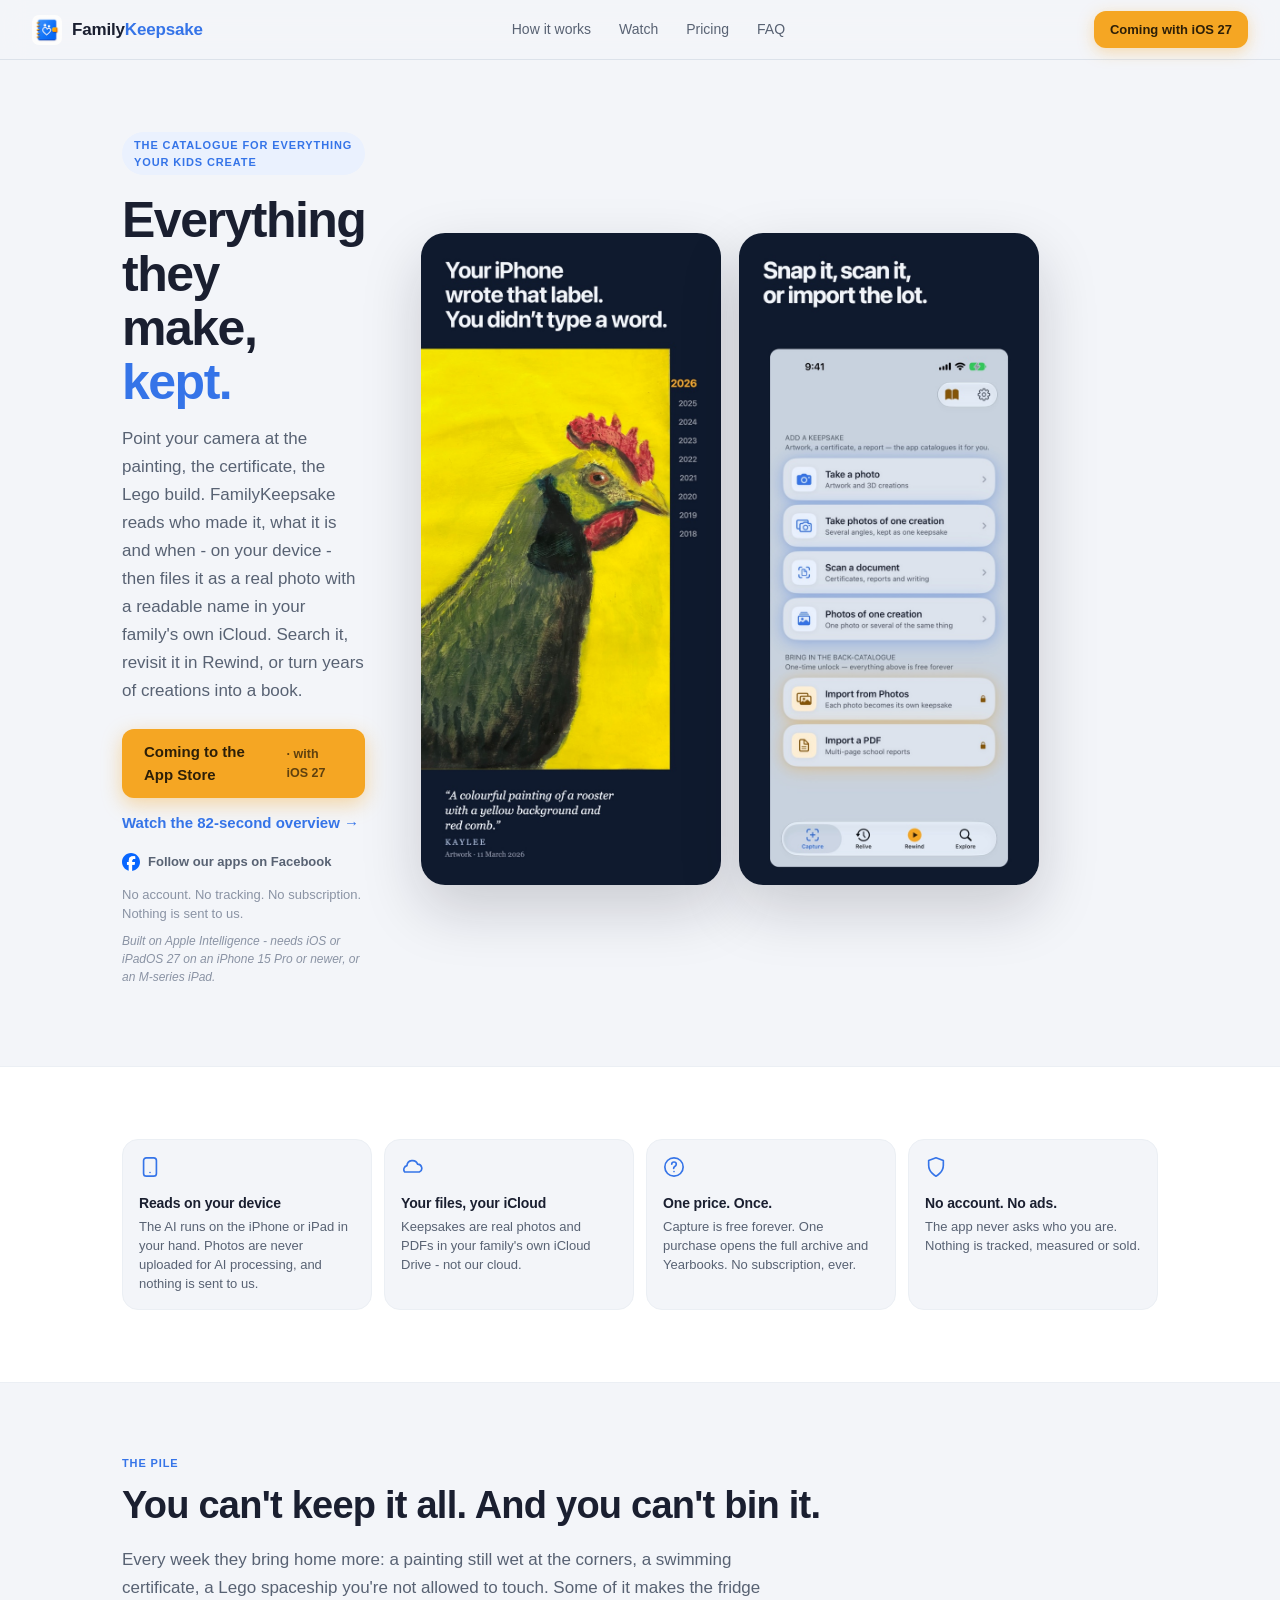
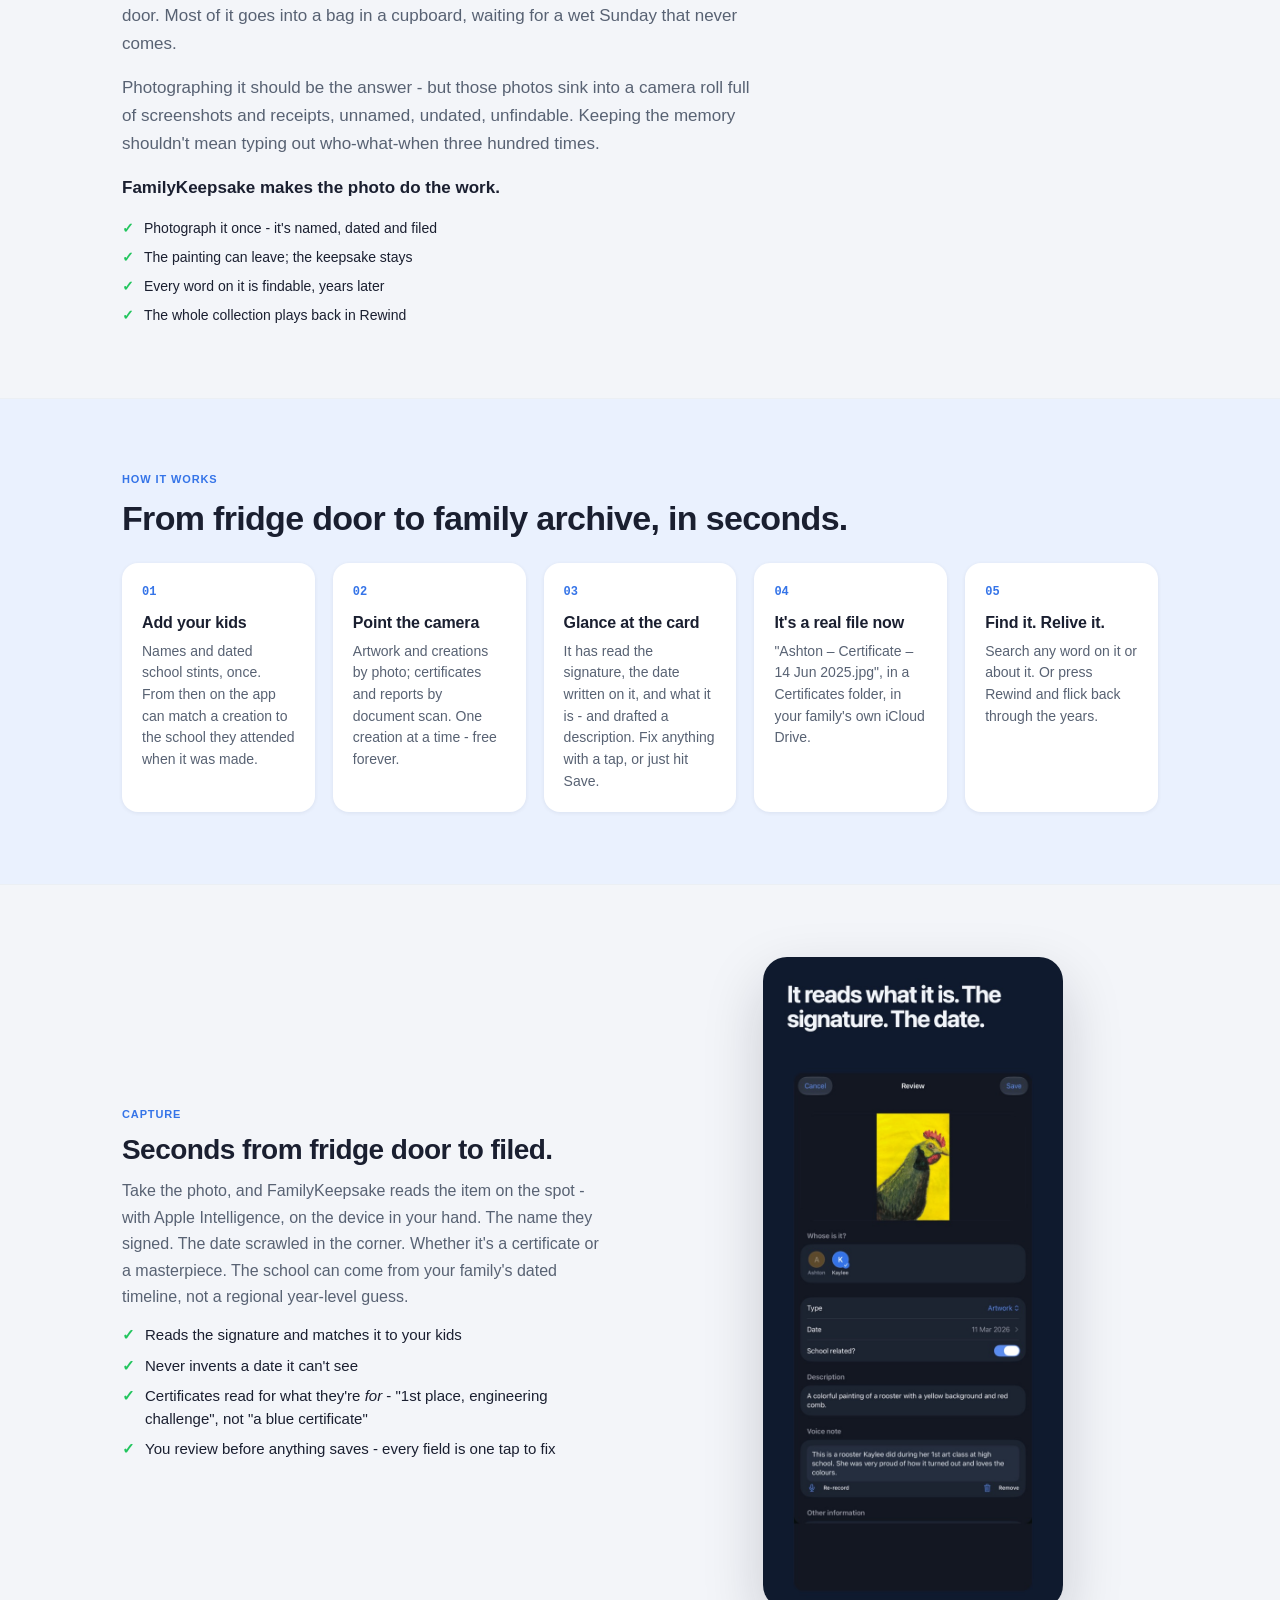
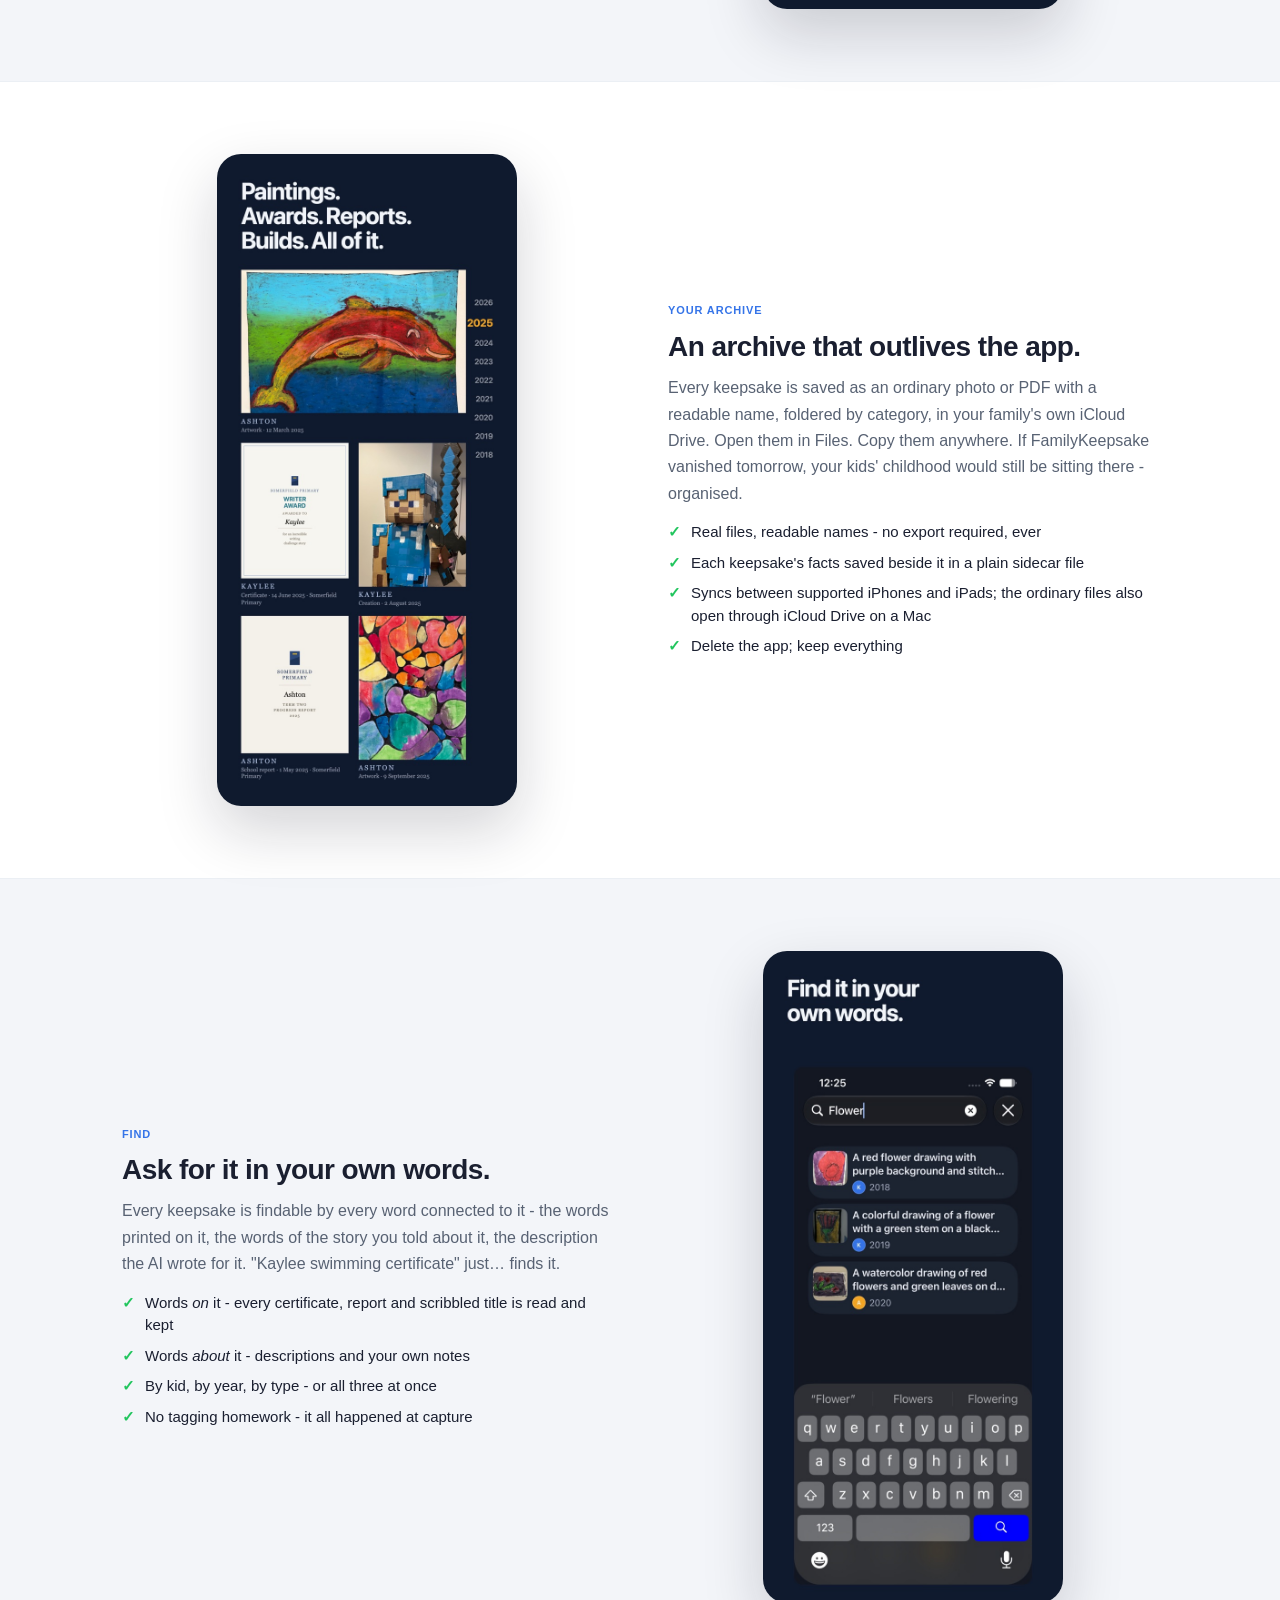
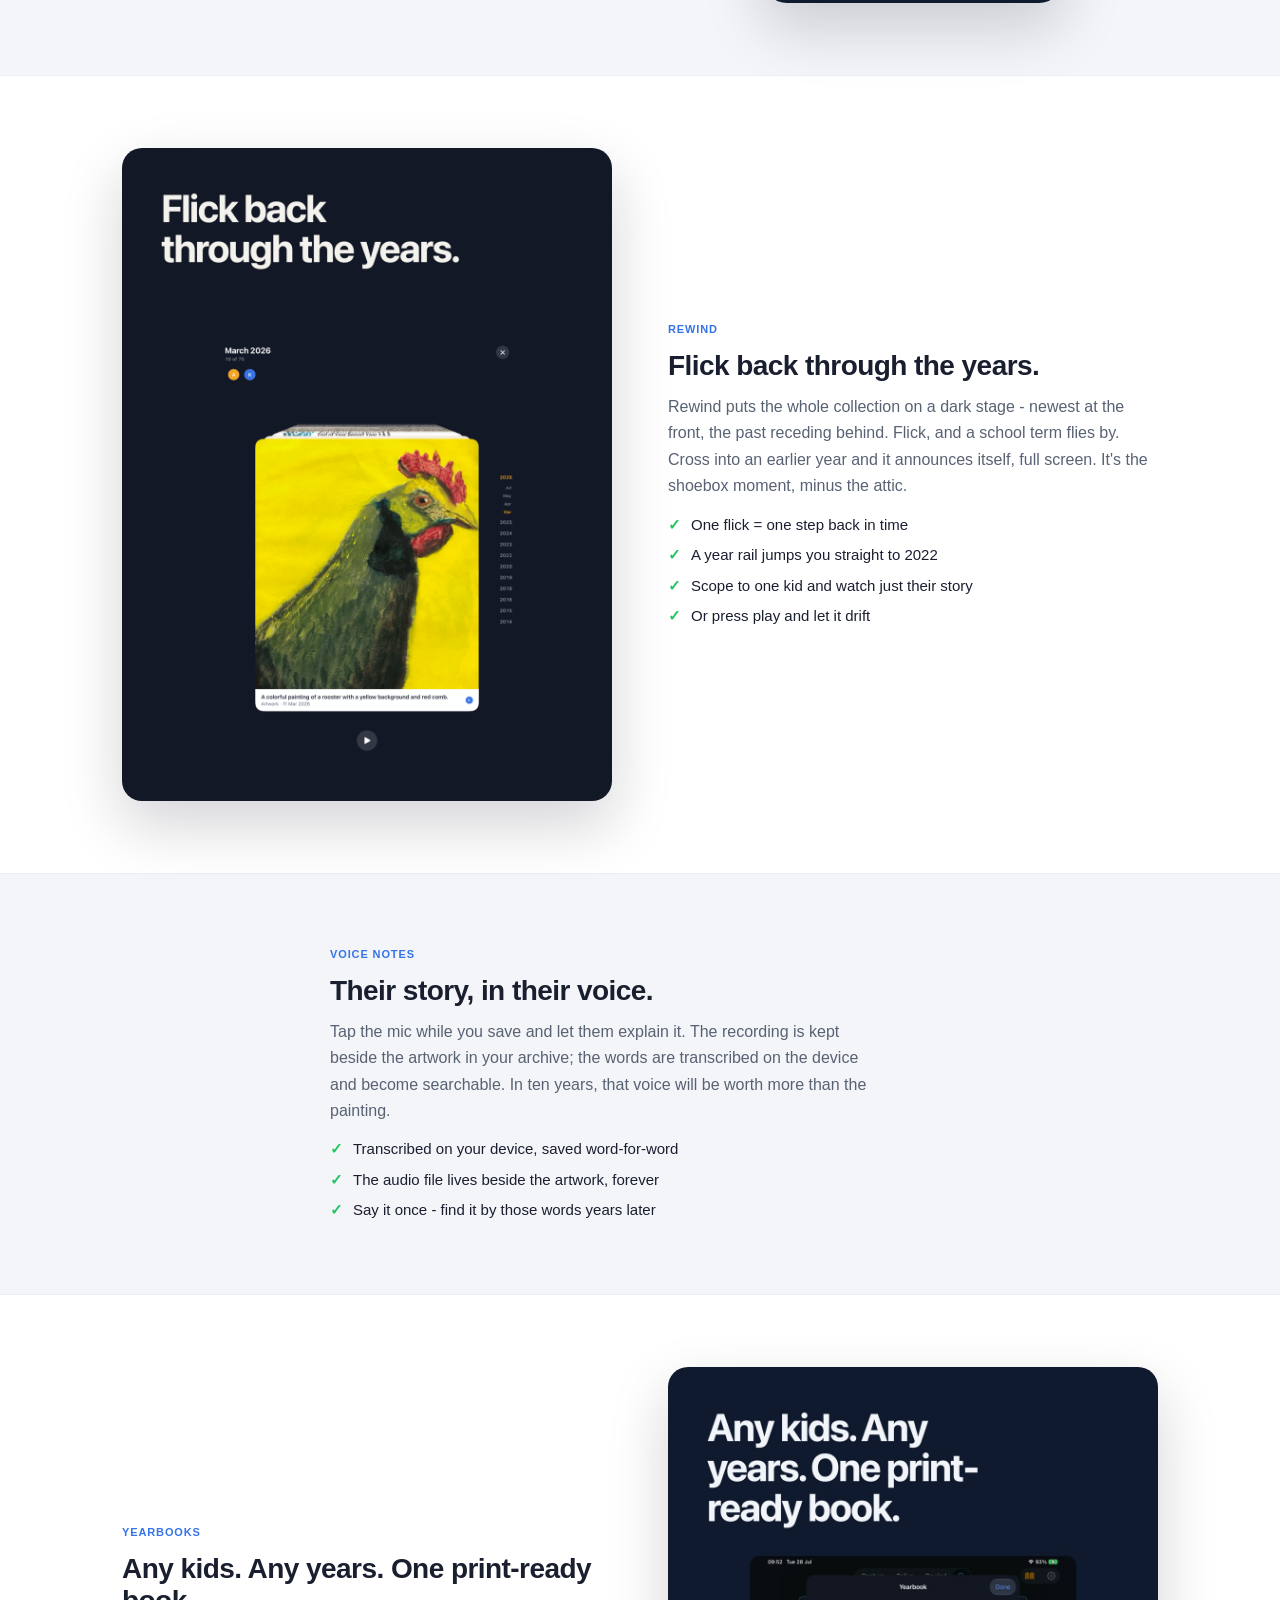
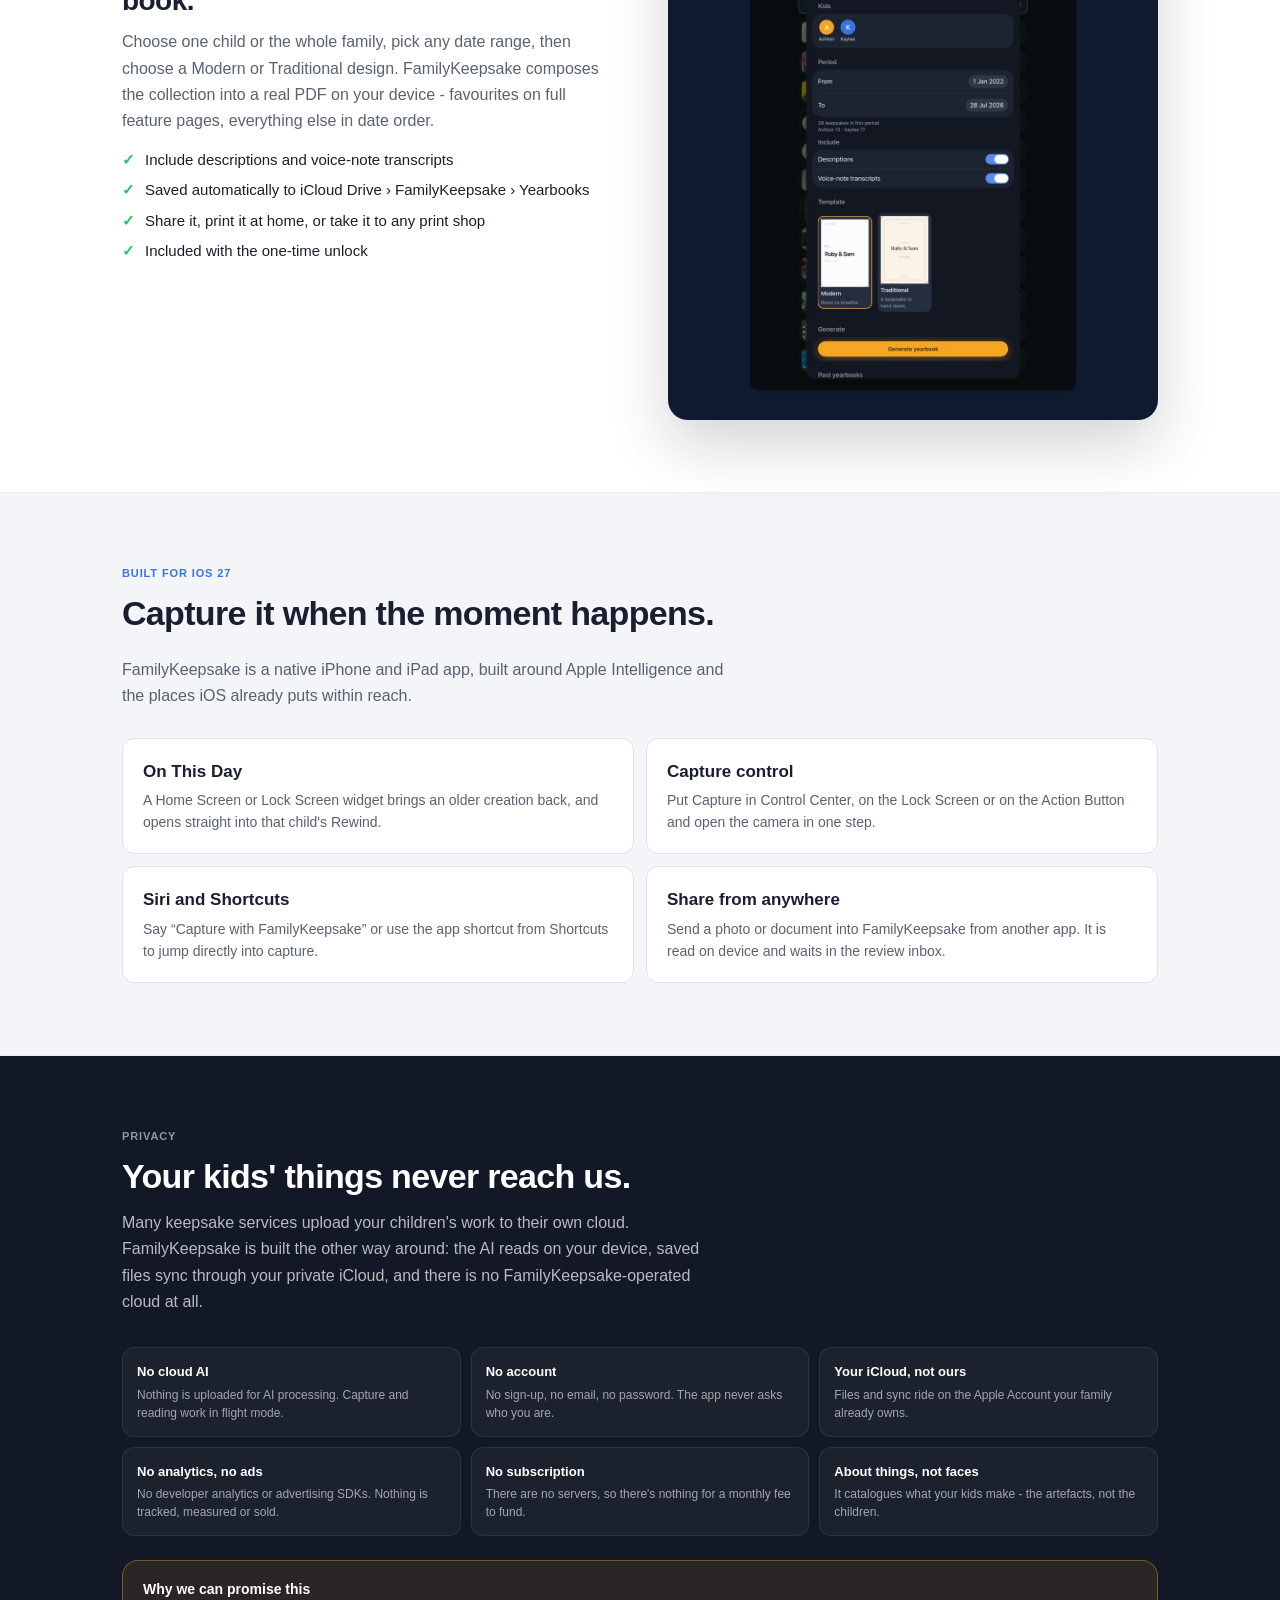
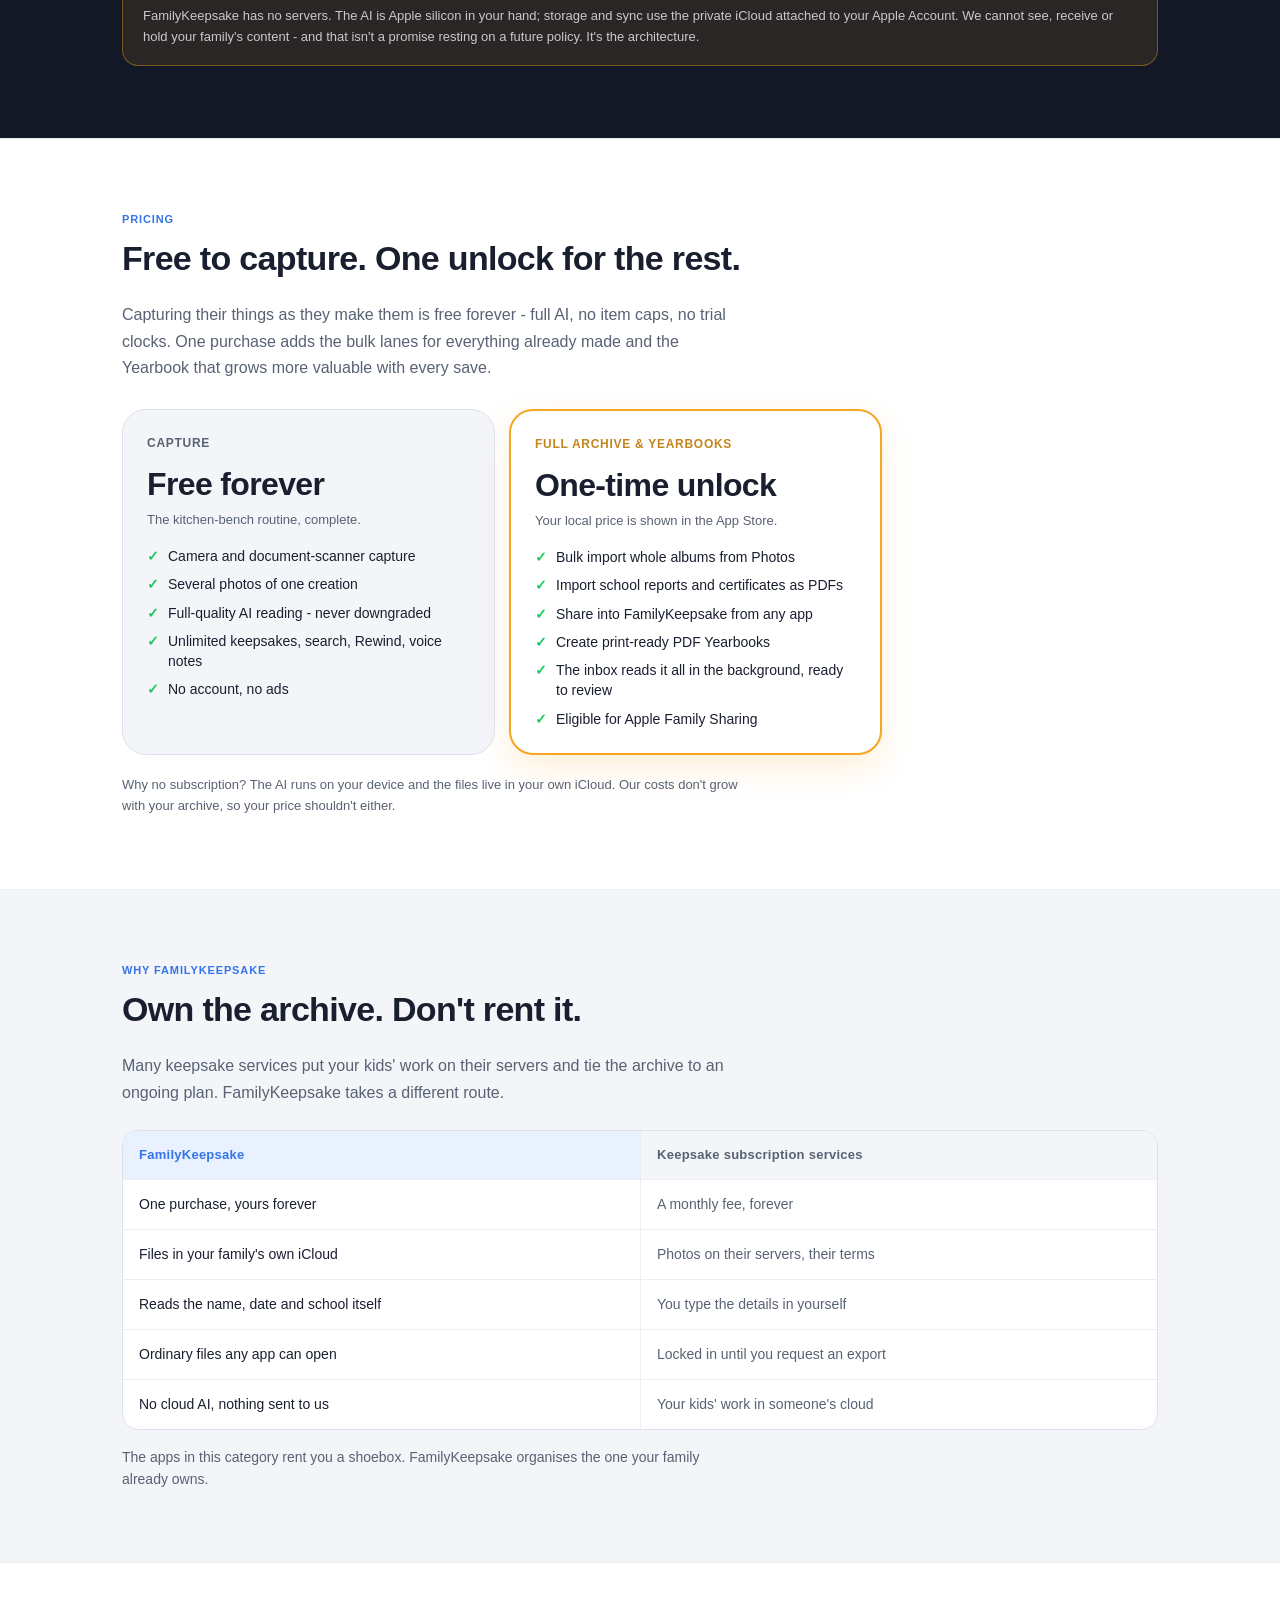
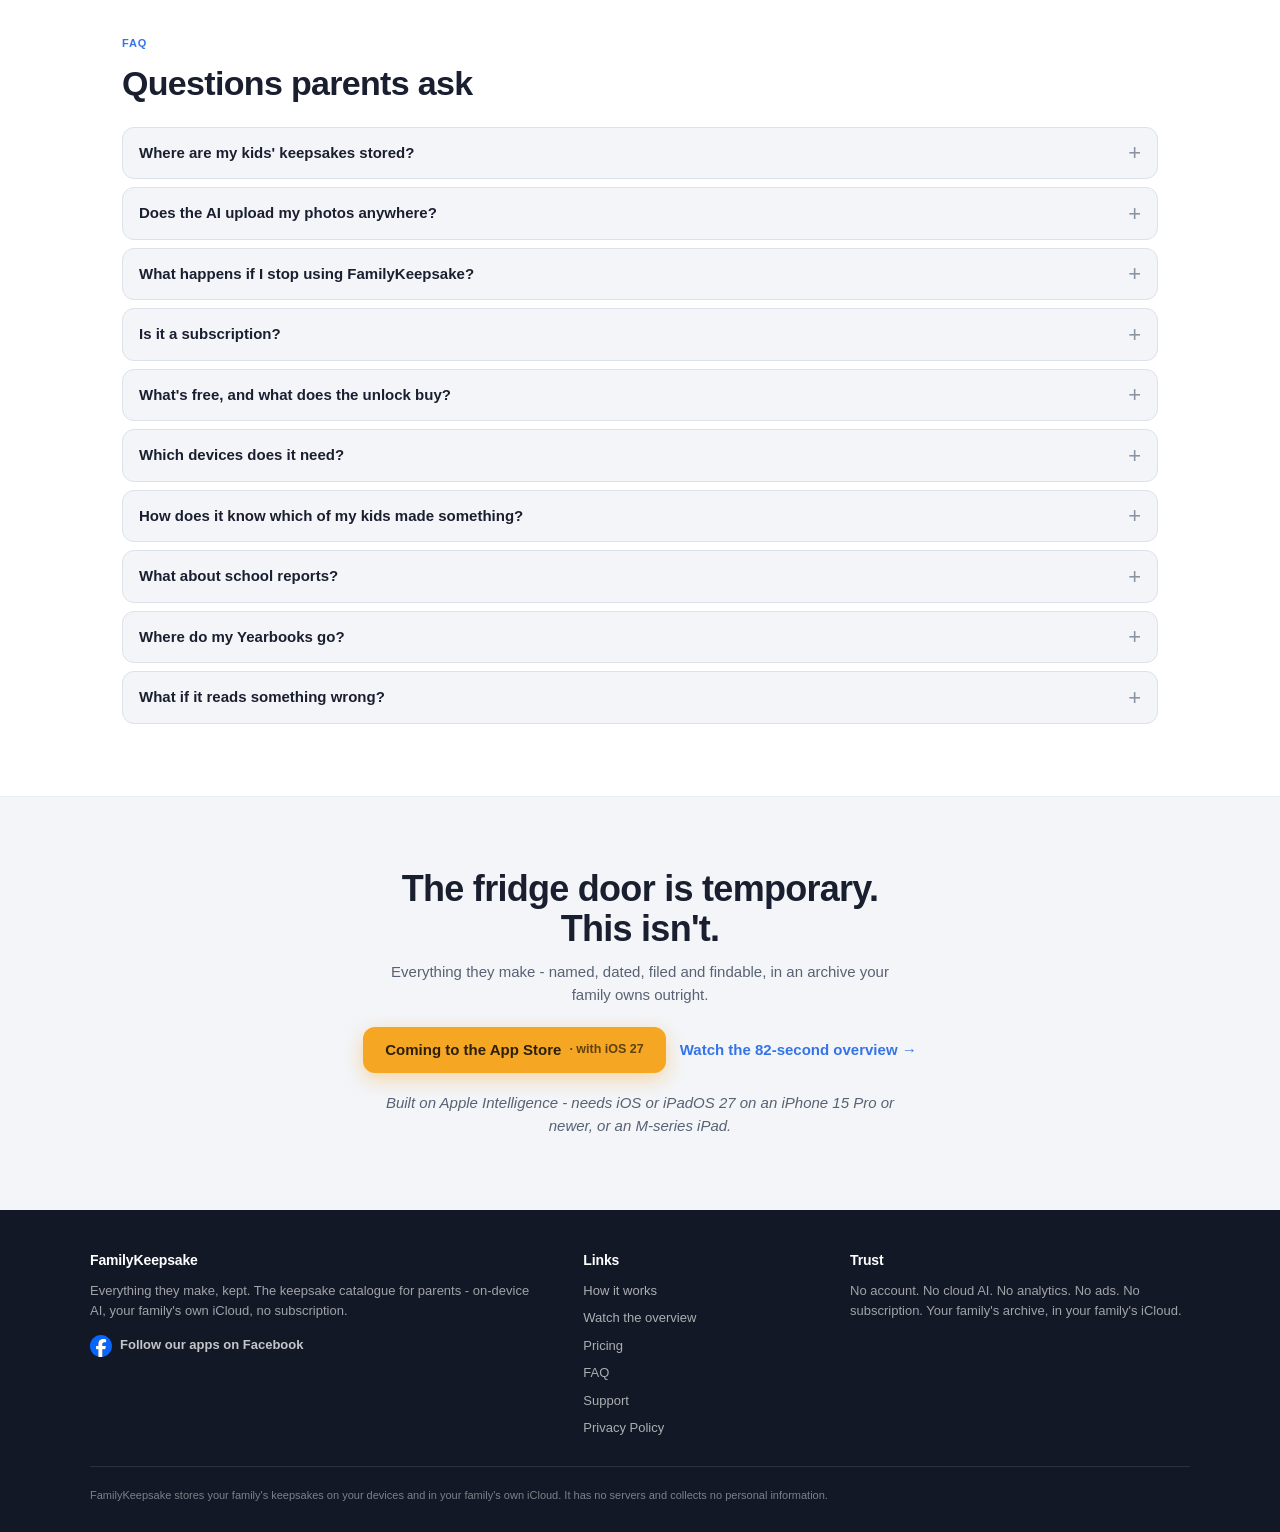
==== commit 8161d1e3: "Add Facebook link to homepage hero" ====
--- a/index.html
+++ b/index.html
@@ -176,6 +176,9 @@
     .hero p { font-size: 16px; color: var(--text-sec); line-height: 1.65; margin-bottom: 24px; }
     .cta-row { display: flex; align-items: center; justify-content: center; gap: 14px; flex-wrap: wrap; margin-bottom: 18px; }
     .btn-secondary-link { font-size: 15px; font-weight: 600; color: var(--navy); }
+    .hero-facebook { display: inline-flex; align-items: center; gap: 8px; margin-bottom: 14px; color: var(--text-sec); font-size: 13px; font-weight: 600; line-height: 1.3; }
+    .hero-facebook:hover { color: var(--navy); }
+    .hero-facebook img { width: 18px; height: 18px; flex: 0 0 auto; }
     .trust-line { font-size: 13px; color: var(--text-muted); line-height: 1.5; max-width: 340px; margin: 0 auto 8px; }
     .product-clarify { font-size: 12px; color: var(--text-muted); line-height: 1.5; max-width: 400px; margin: 0 auto; font-style: italic; }
     .hero-phones { display: flex; flex-direction: column; align-items: center; gap: 28px; margin-top: 40px; }
@@ -378,6 +381,10 @@
       <span class="soon-chip">Coming to the App&nbsp;Store <small>· with iOS 27</small></span>
       <a href="/watch/" class="btn-secondary-link">Watch the 82-second overview →</a>
     </div>
+    <a class="hero-facebook" href="https://www.facebook.com/profile.php?id=61593134020857" target="_blank" rel="noopener noreferrer">
+      <img src="/facebook-icon.svg" alt="" />
+      <span>Follow our apps on Facebook</span>
+    </a>
     <div class="trust-line">No account. No tracking. No subscription. Nothing is sent to us.</div>
     <div class="product-clarify">Built on Apple Intelligence - needs iOS or iPadOS 27 on an iPhone 15 Pro or newer, or an M-series iPad.</div>
   </div>
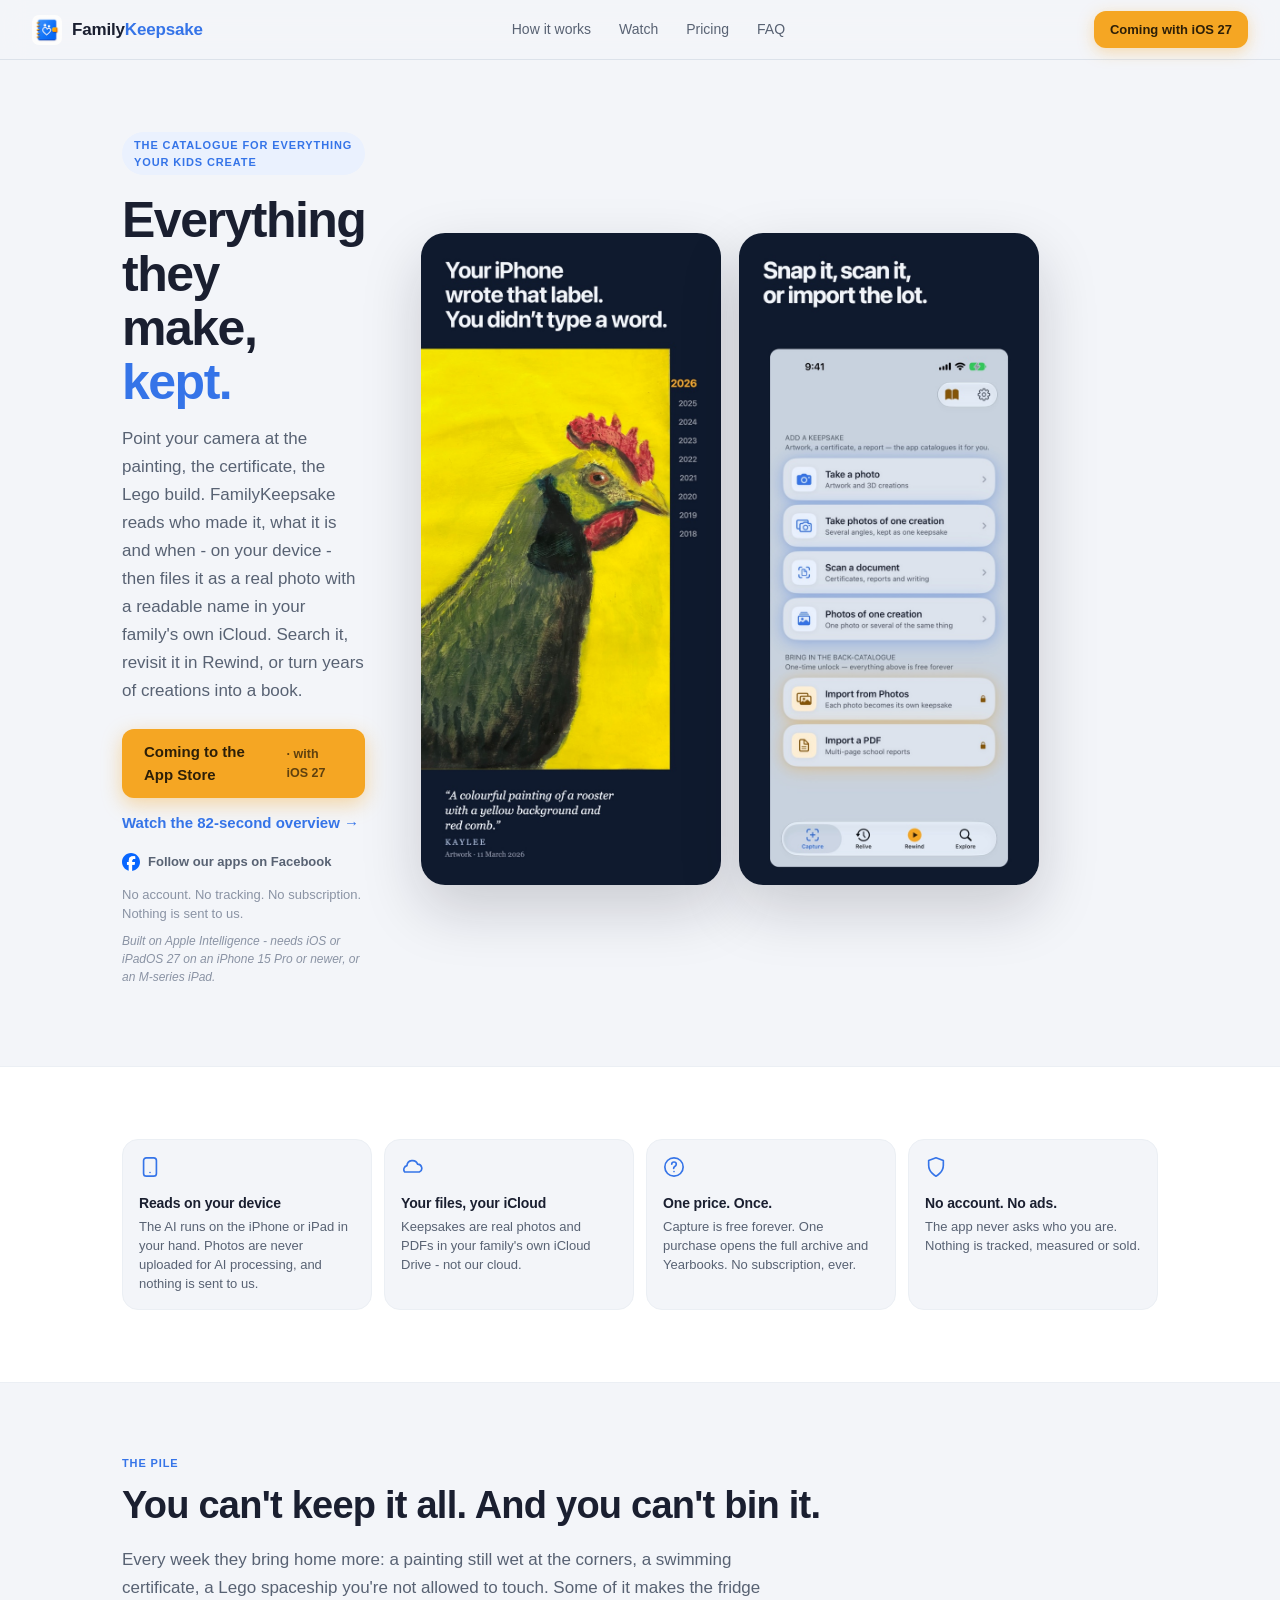
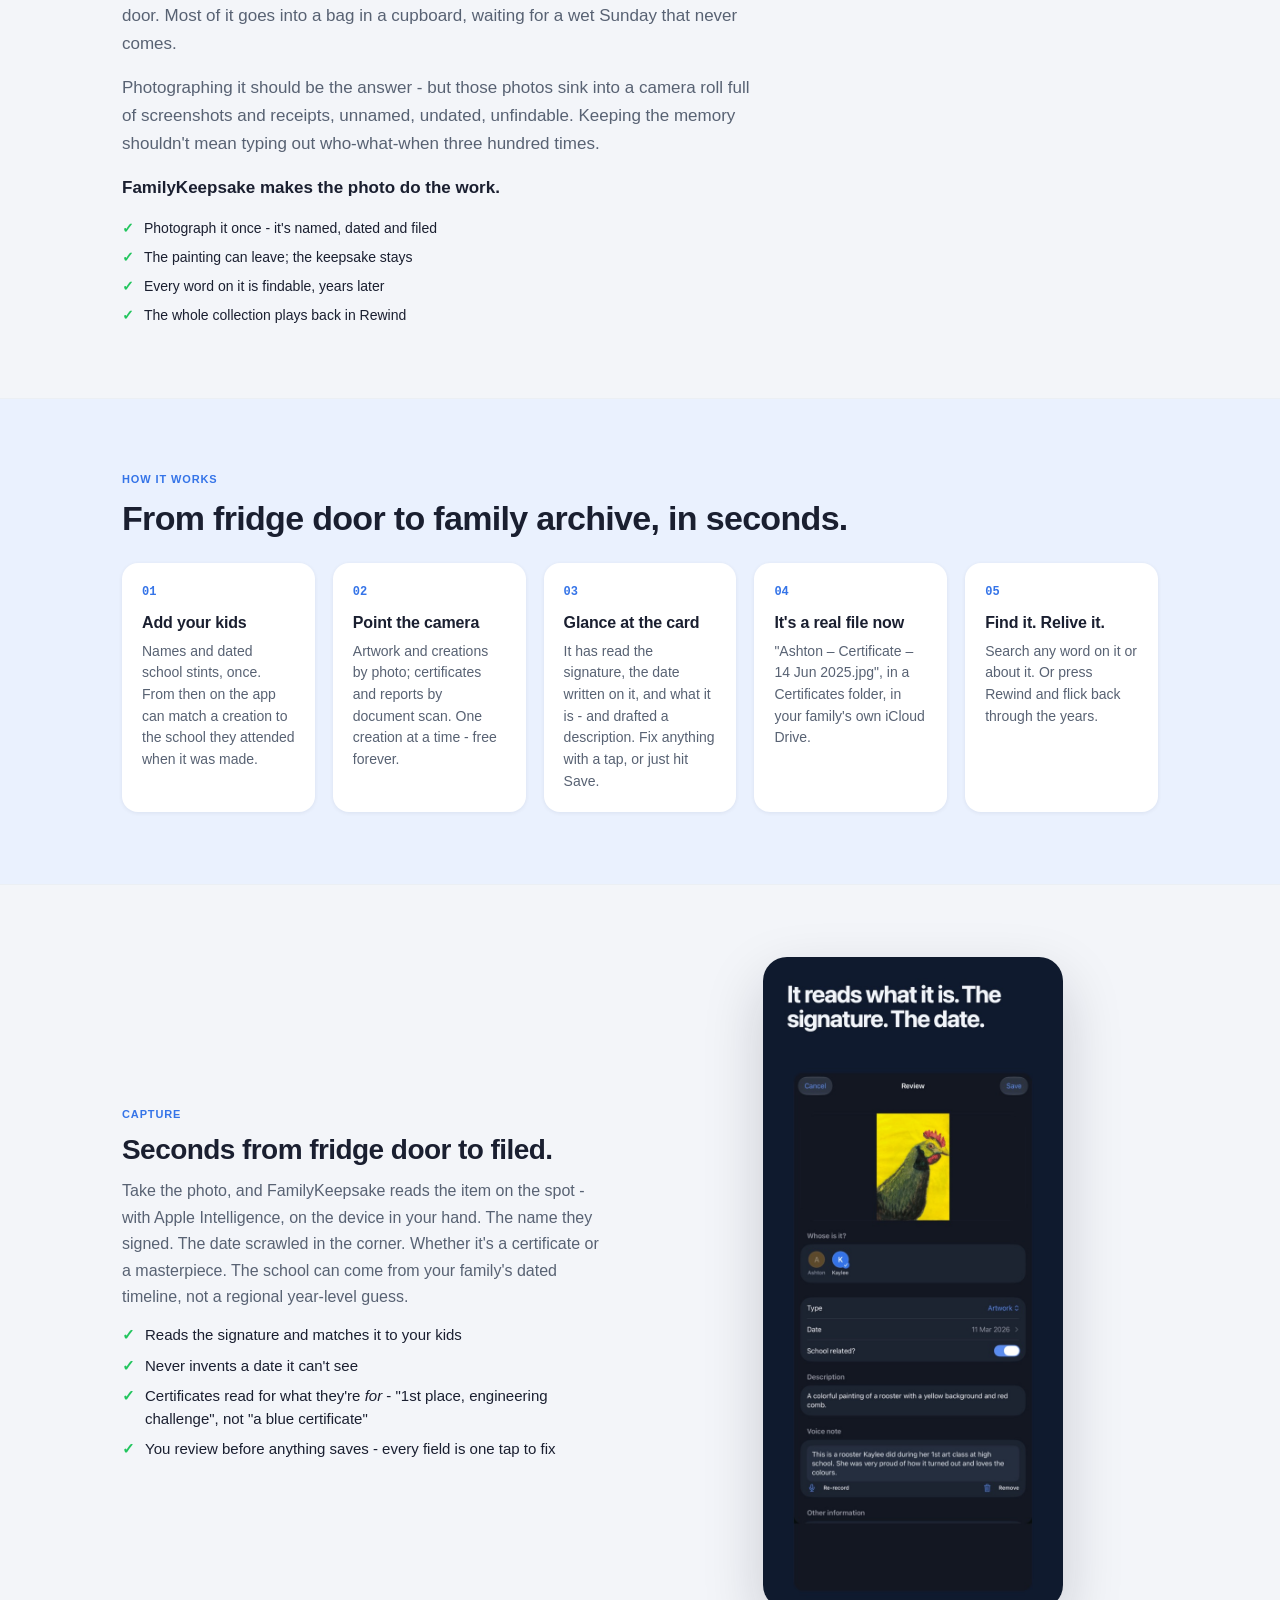
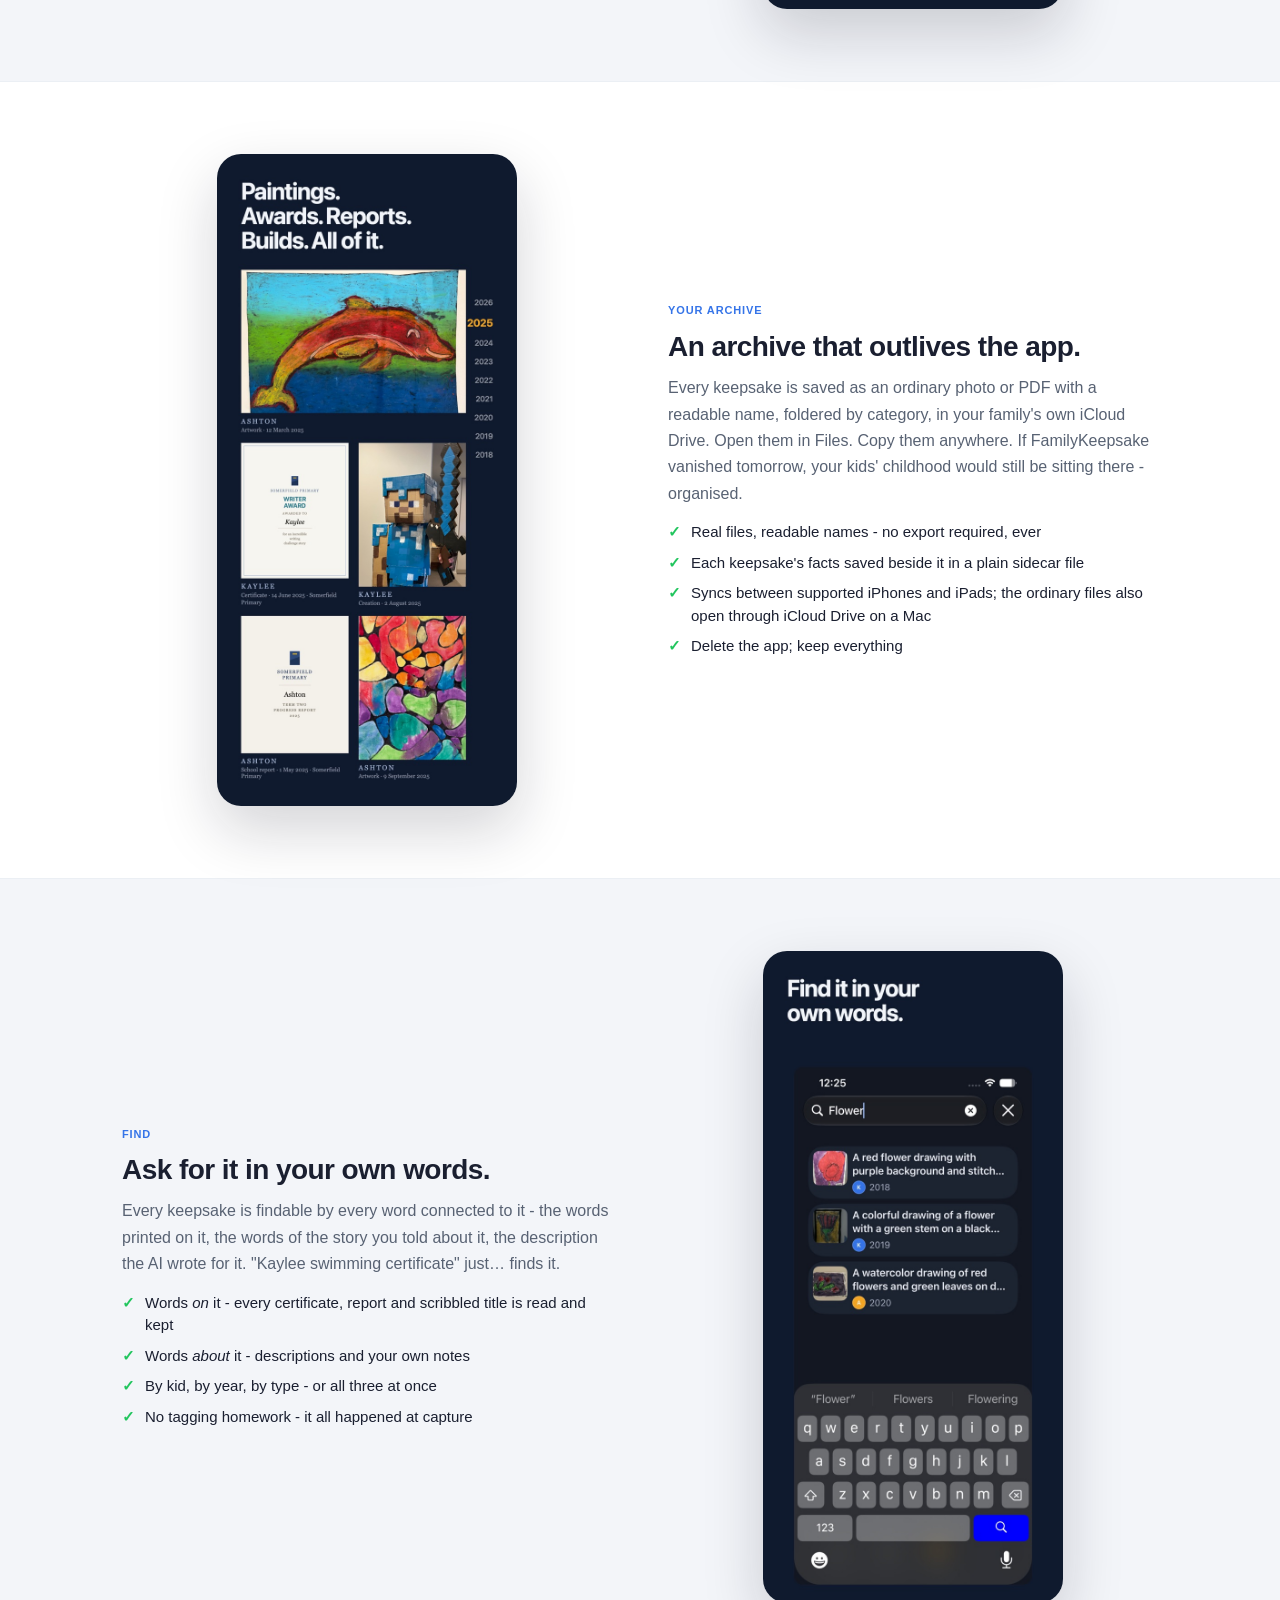
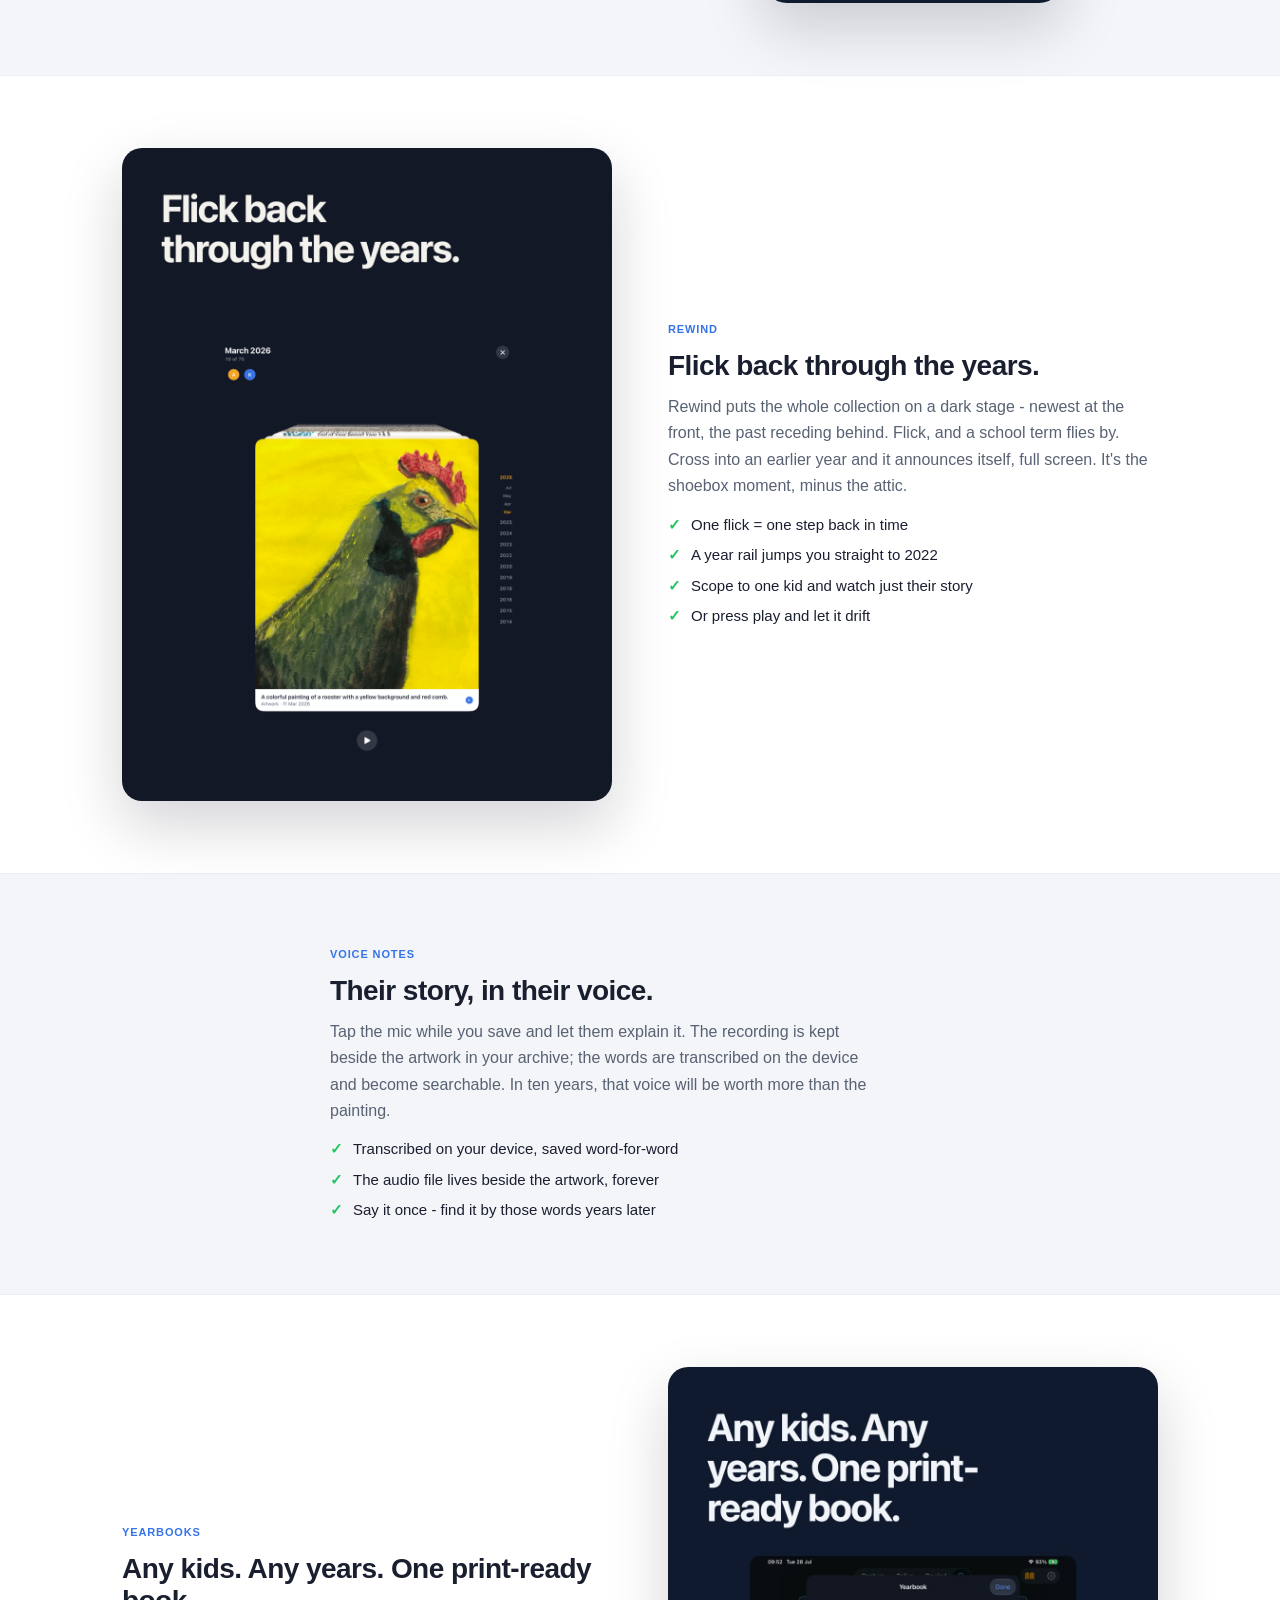
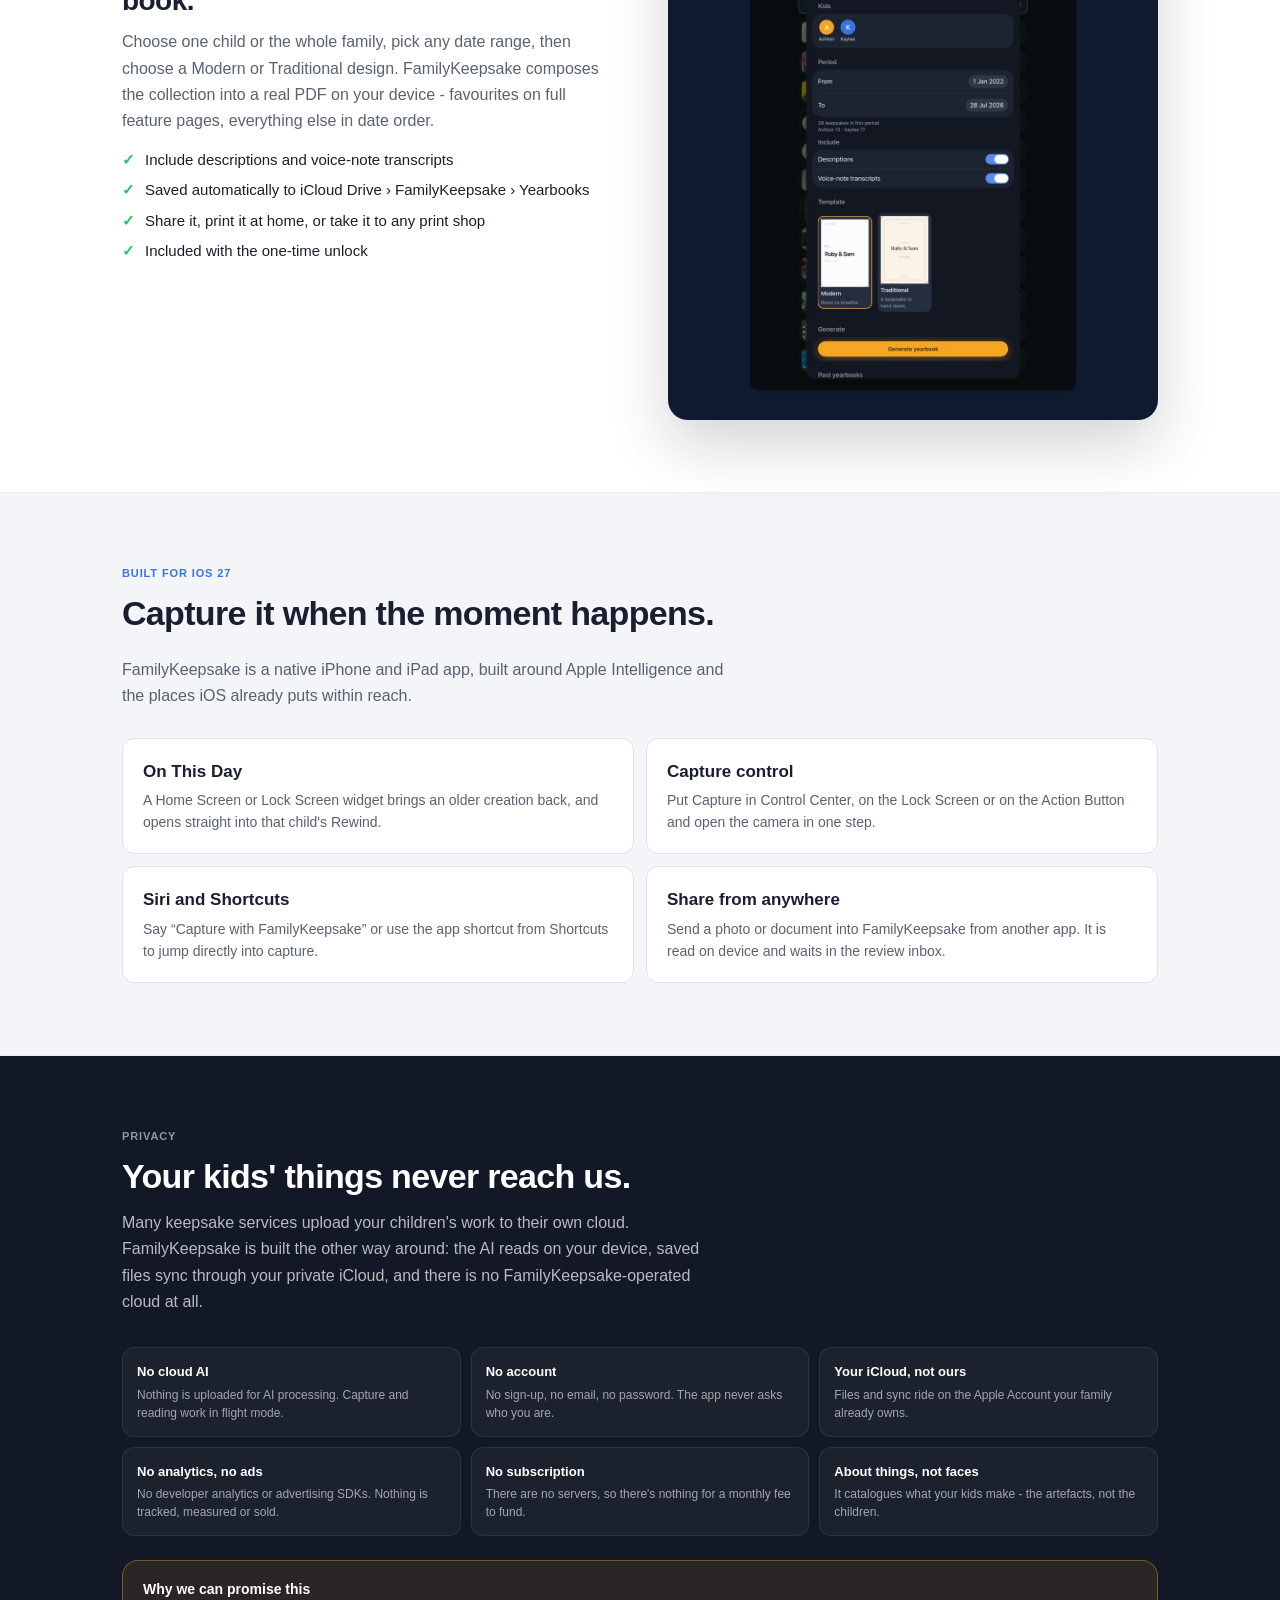
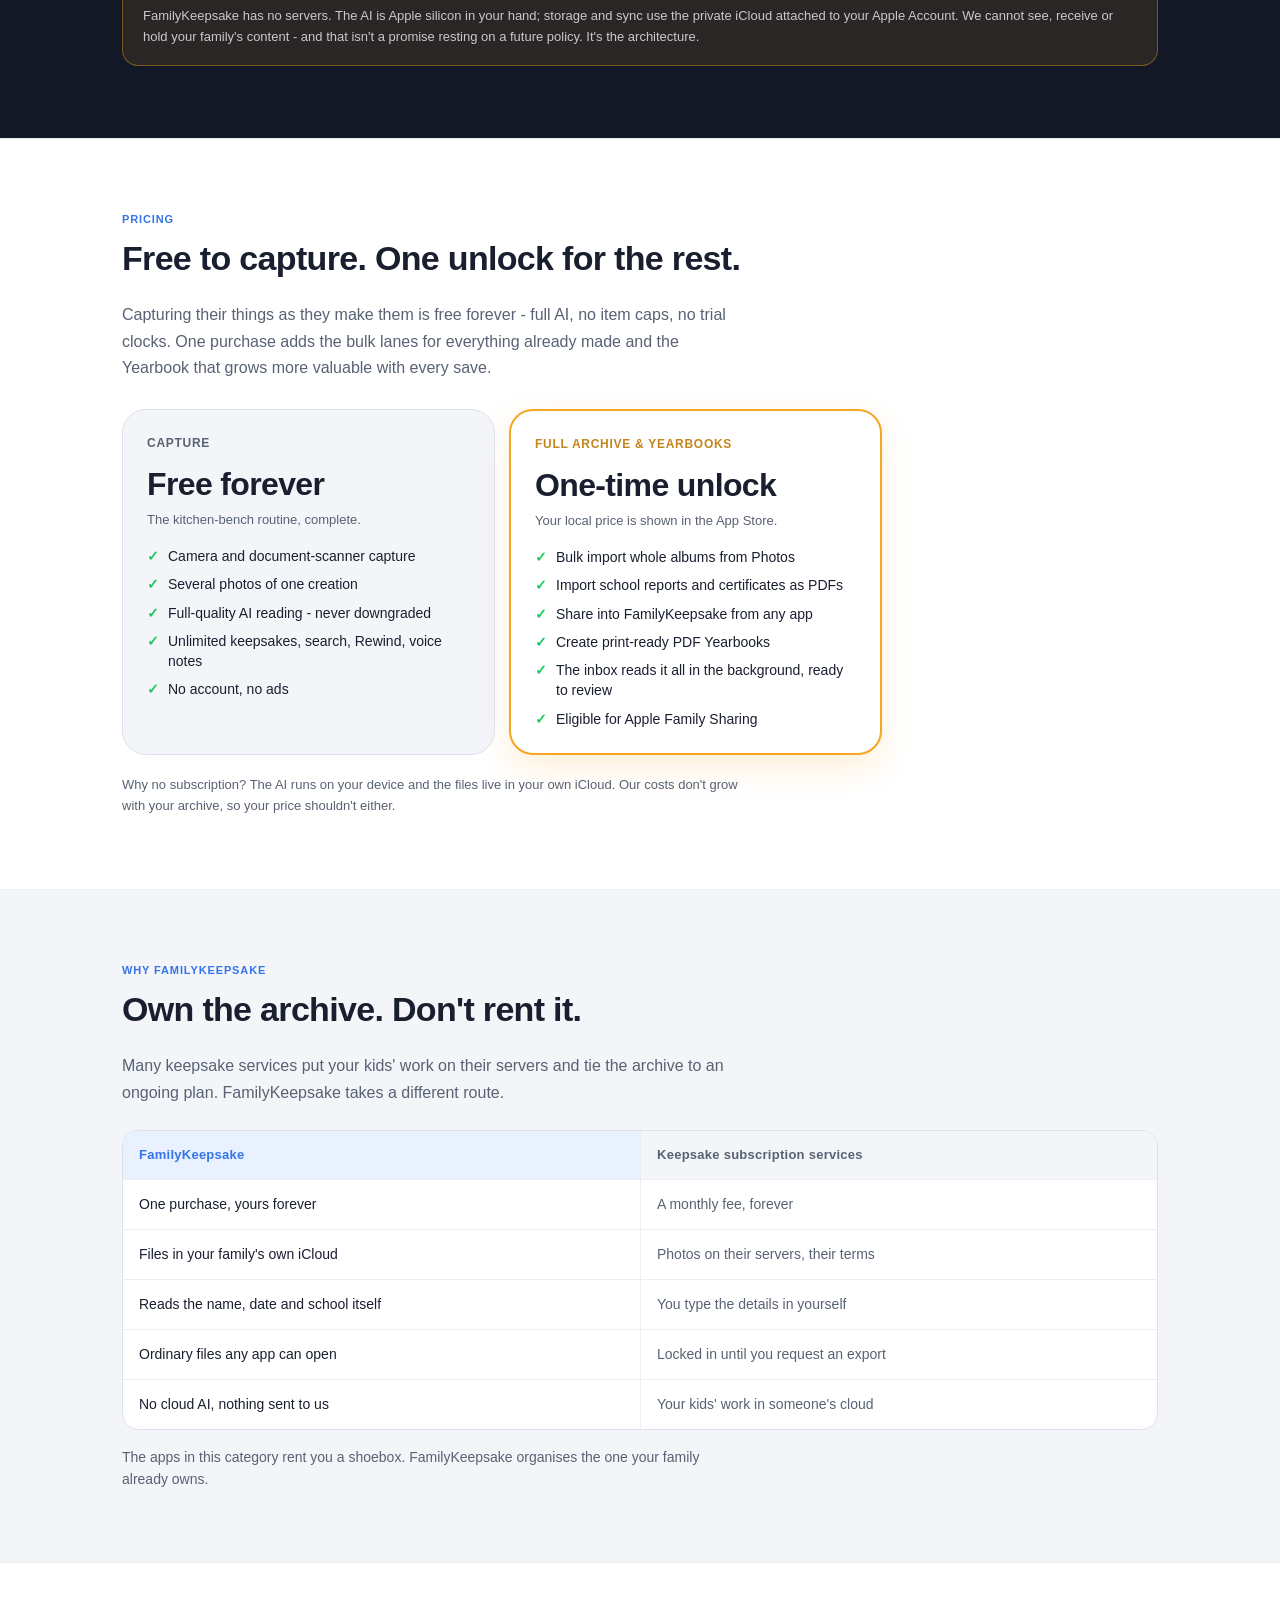
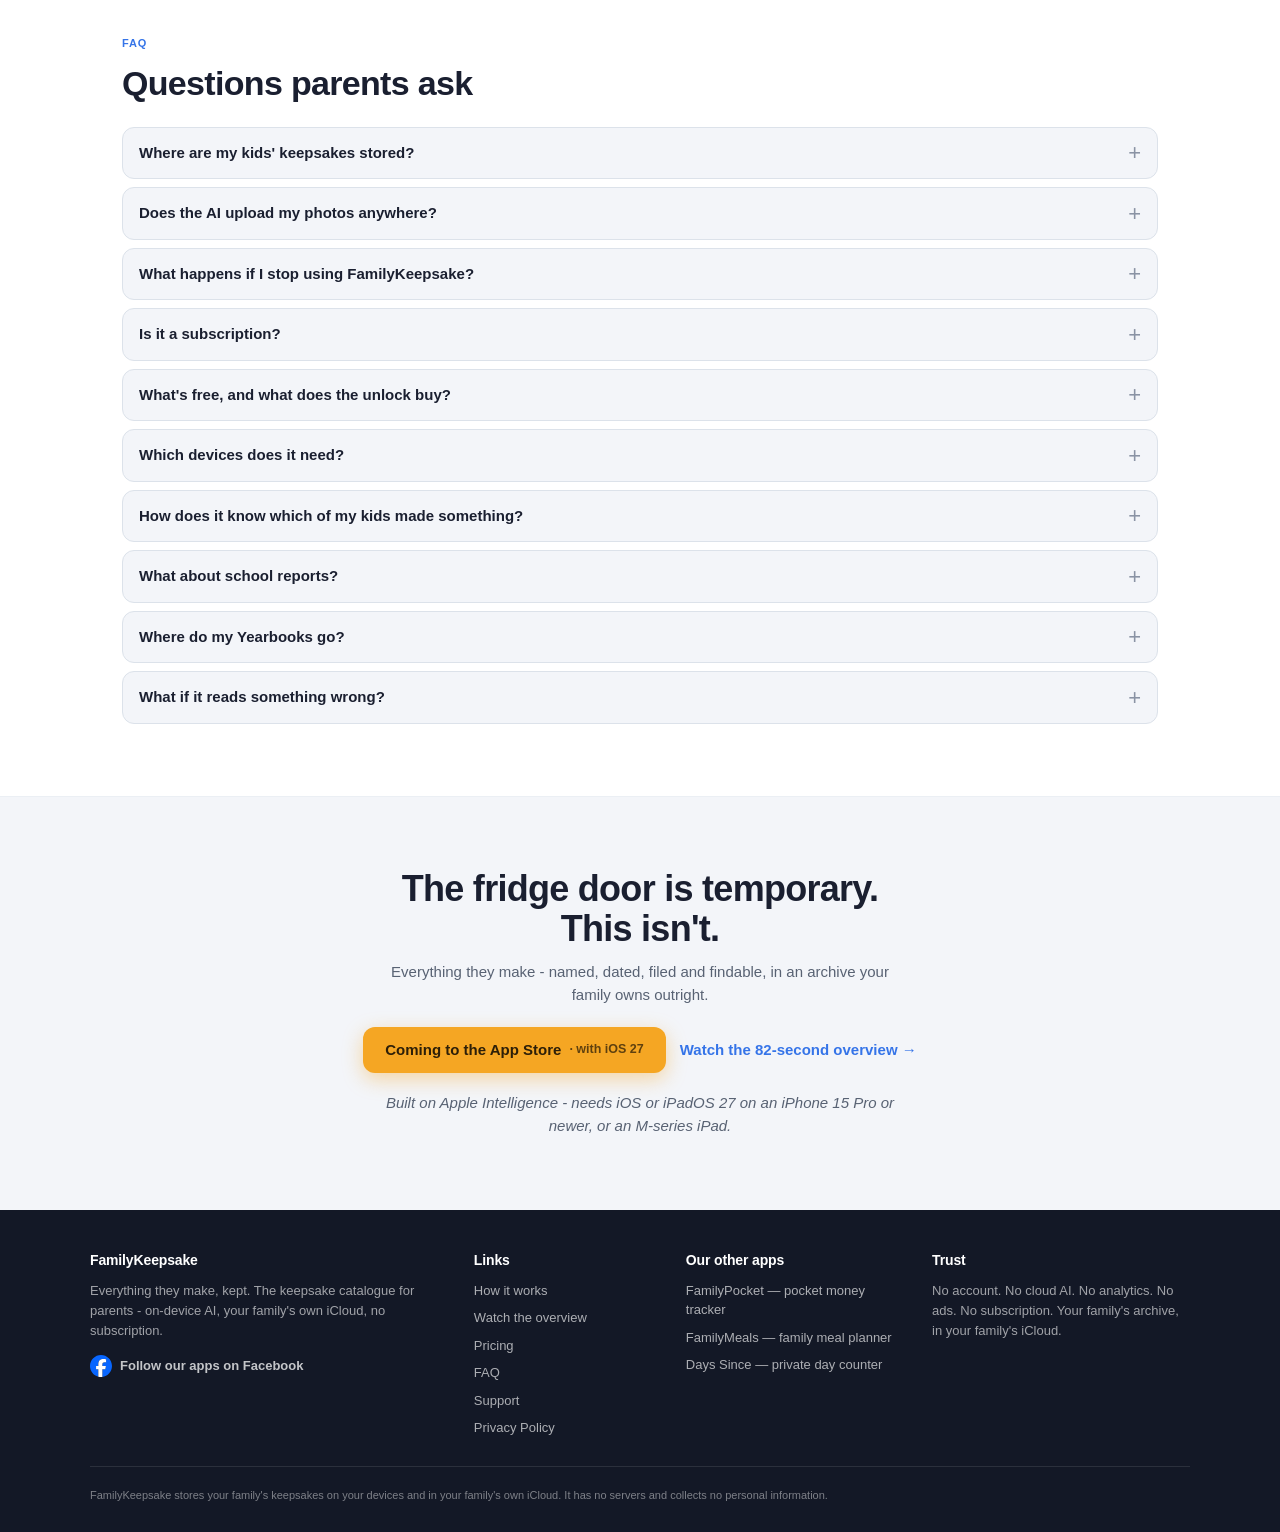
==== commit 3b79238d: "Cross-link the family app websites" ====
--- a/index.html
+++ b/index.html
@@ -311,7 +311,7 @@
       .steps { grid-template-columns: 1fr 1fr; }
       .privacy-grid { grid-template-columns: repeat(3, 1fr); }
       .price-grid { grid-template-columns: 1fr 1fr; }
-      .footer-grid { grid-template-columns: 2fr 1fr 1.5fr; gap: 40px; }
+      .footer-grid { grid-template-columns: 2fr 1fr 1.2fr 1.5fr; gap: 40px; }
       .section-h2 { font-size: 30px; }
       .hero h1 { font-size: 42px; }
     }
@@ -860,6 +860,14 @@
       </ul>
     </div>
     <div class="footer-col">
+      <h5>Our other apps</h5>
+      <ul>
+        <li><a href="https://www.familypocket.co.nz/">FamilyPocket — pocket money tracker</a></li>
+        <li><a href="https://www.familymeals.co.nz/">FamilyMeals — family meal planner</a></li>
+        <li><a href="https://www.dayssince.co.nz/">Days Since — private day counter</a></li>
+      </ul>
+    </div>
+    <div class="footer-col">
       <h5>Trust</h5>
       <p>No account. No cloud AI. No analytics. No ads. No subscription. Your family's archive, in your family's iCloud.</p>
     </div>
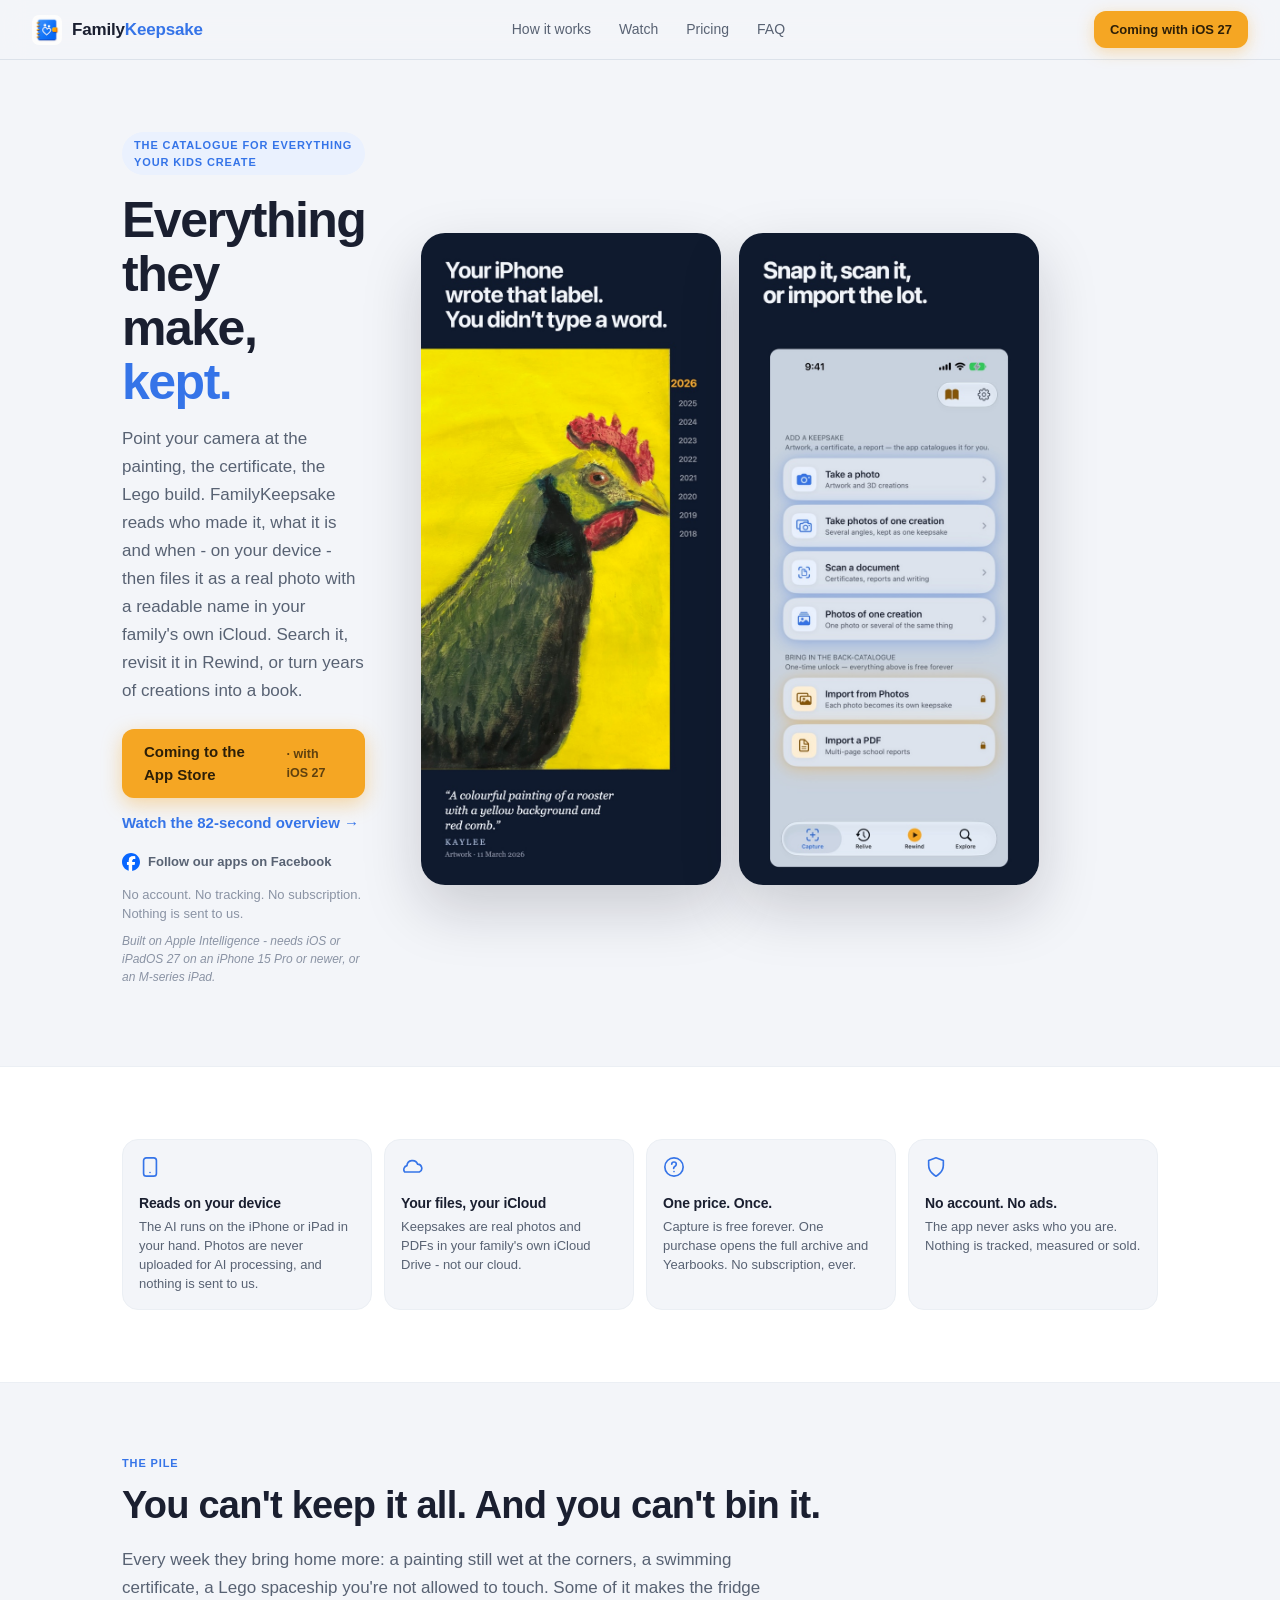
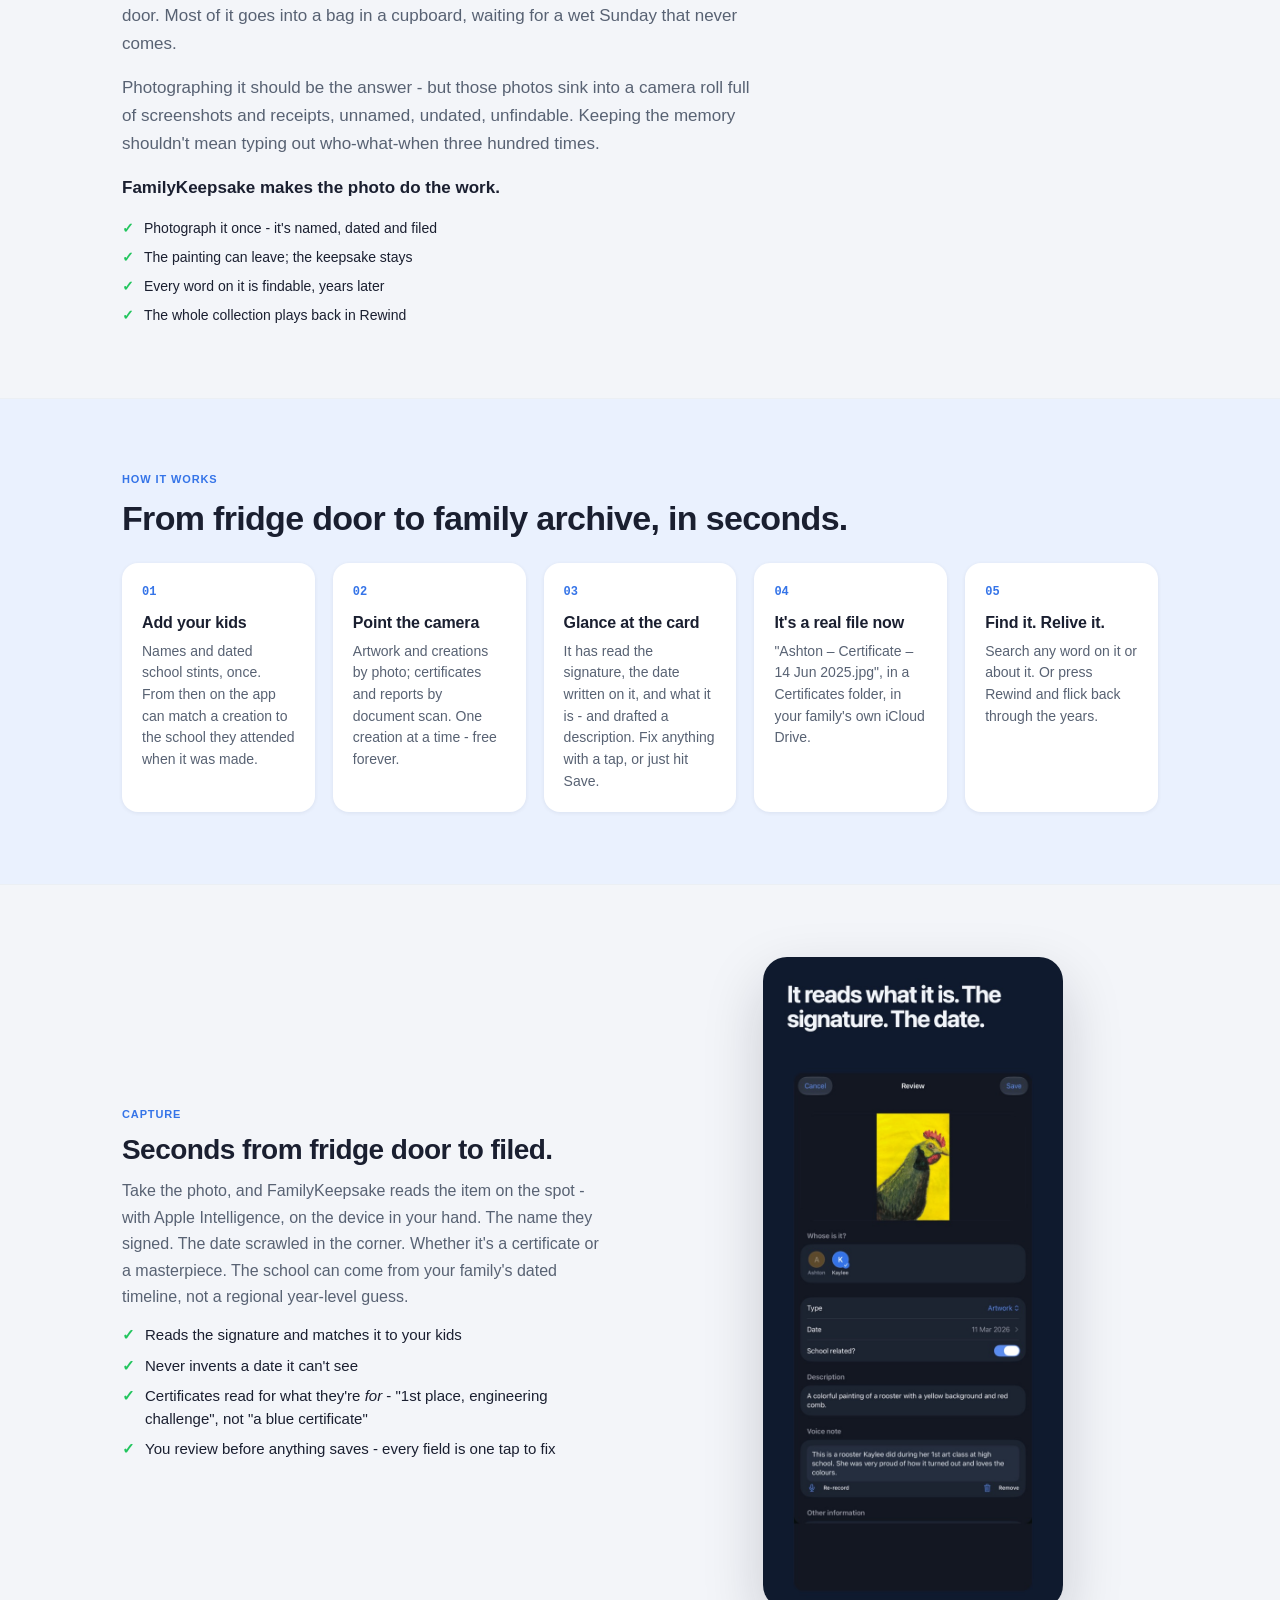
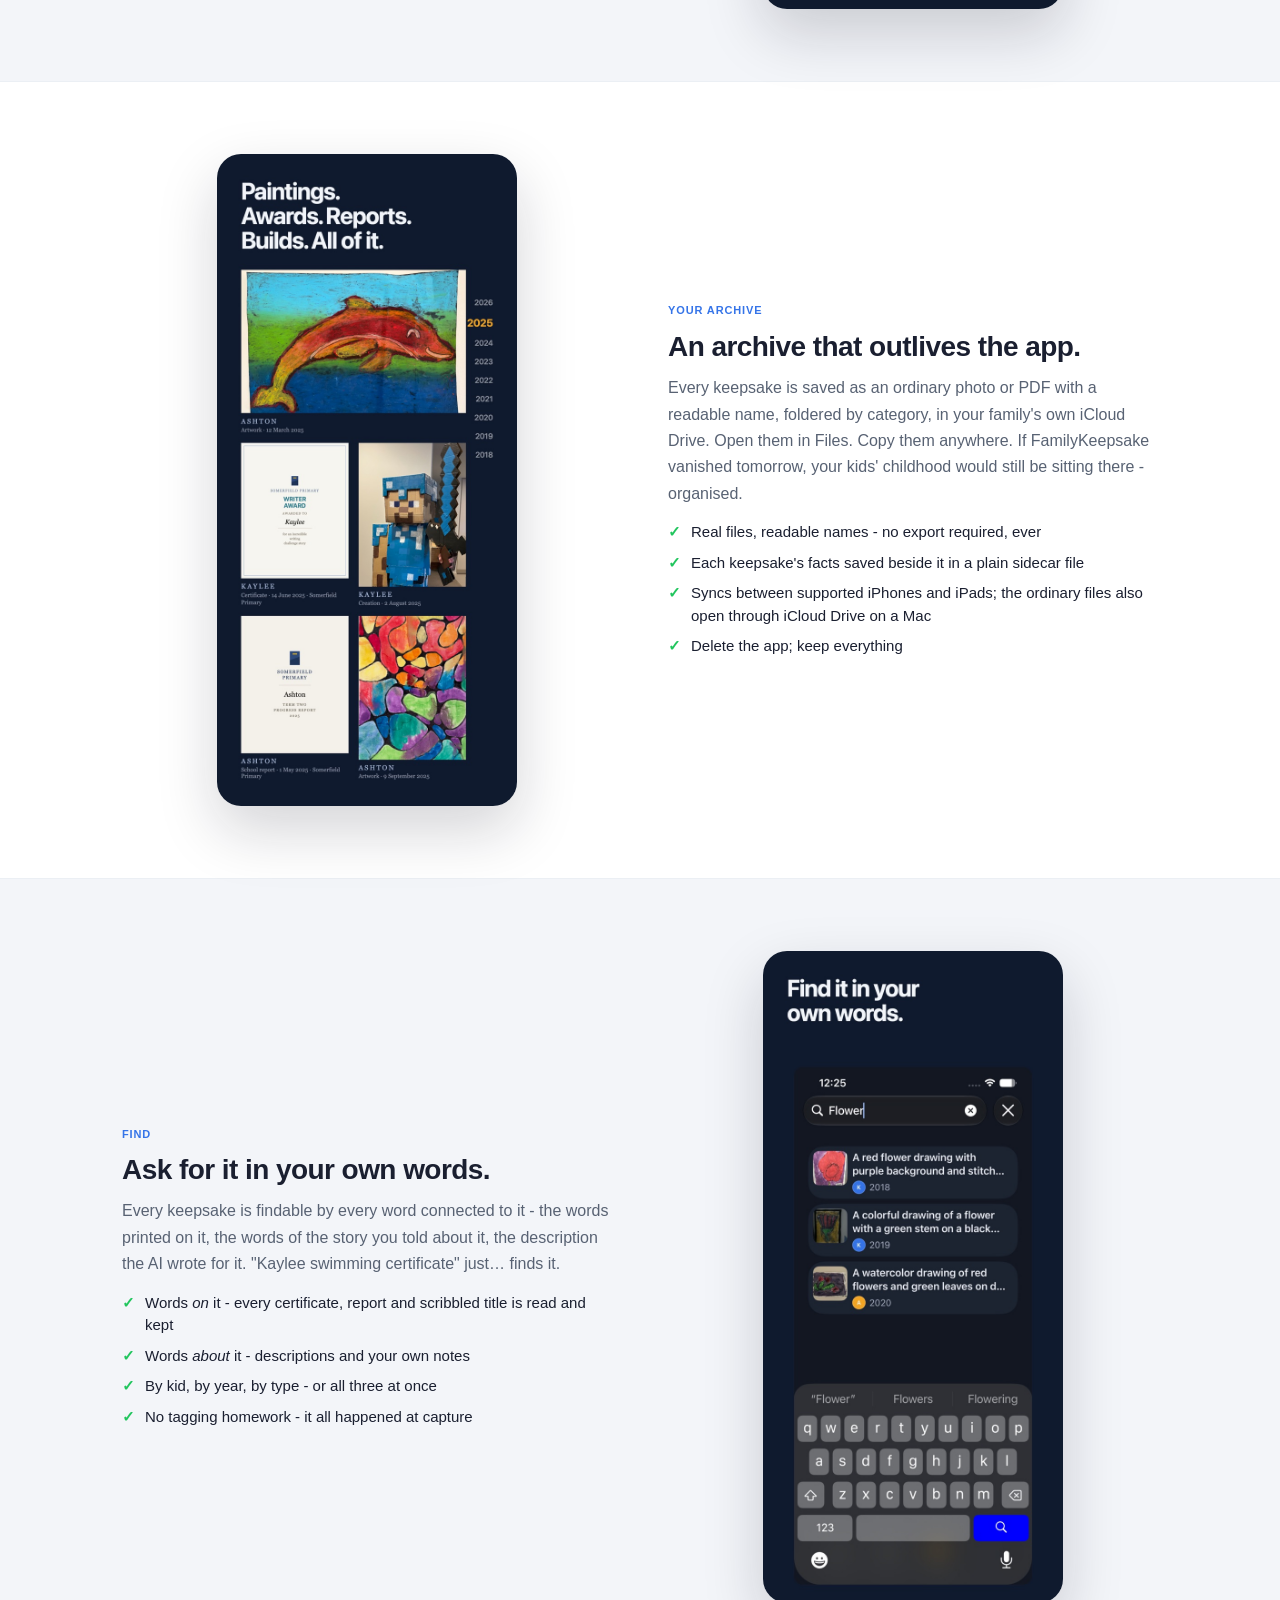
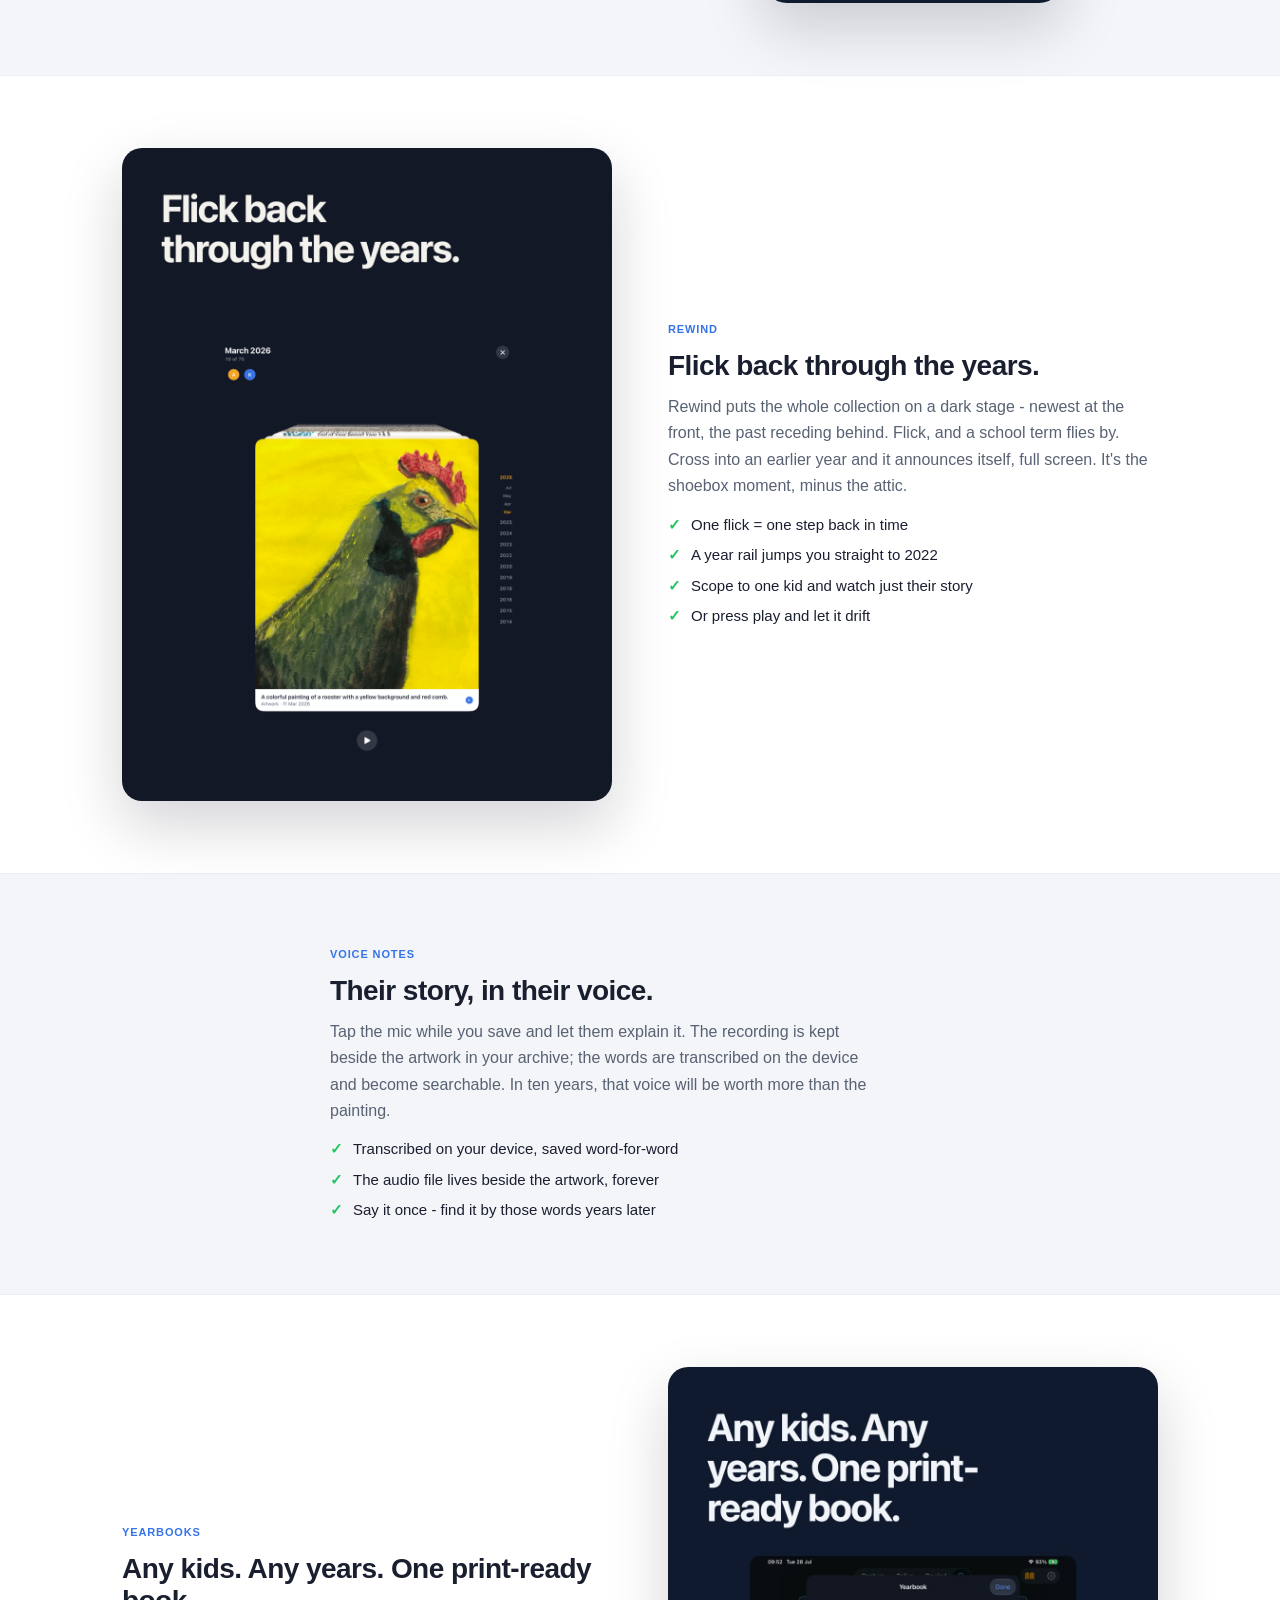
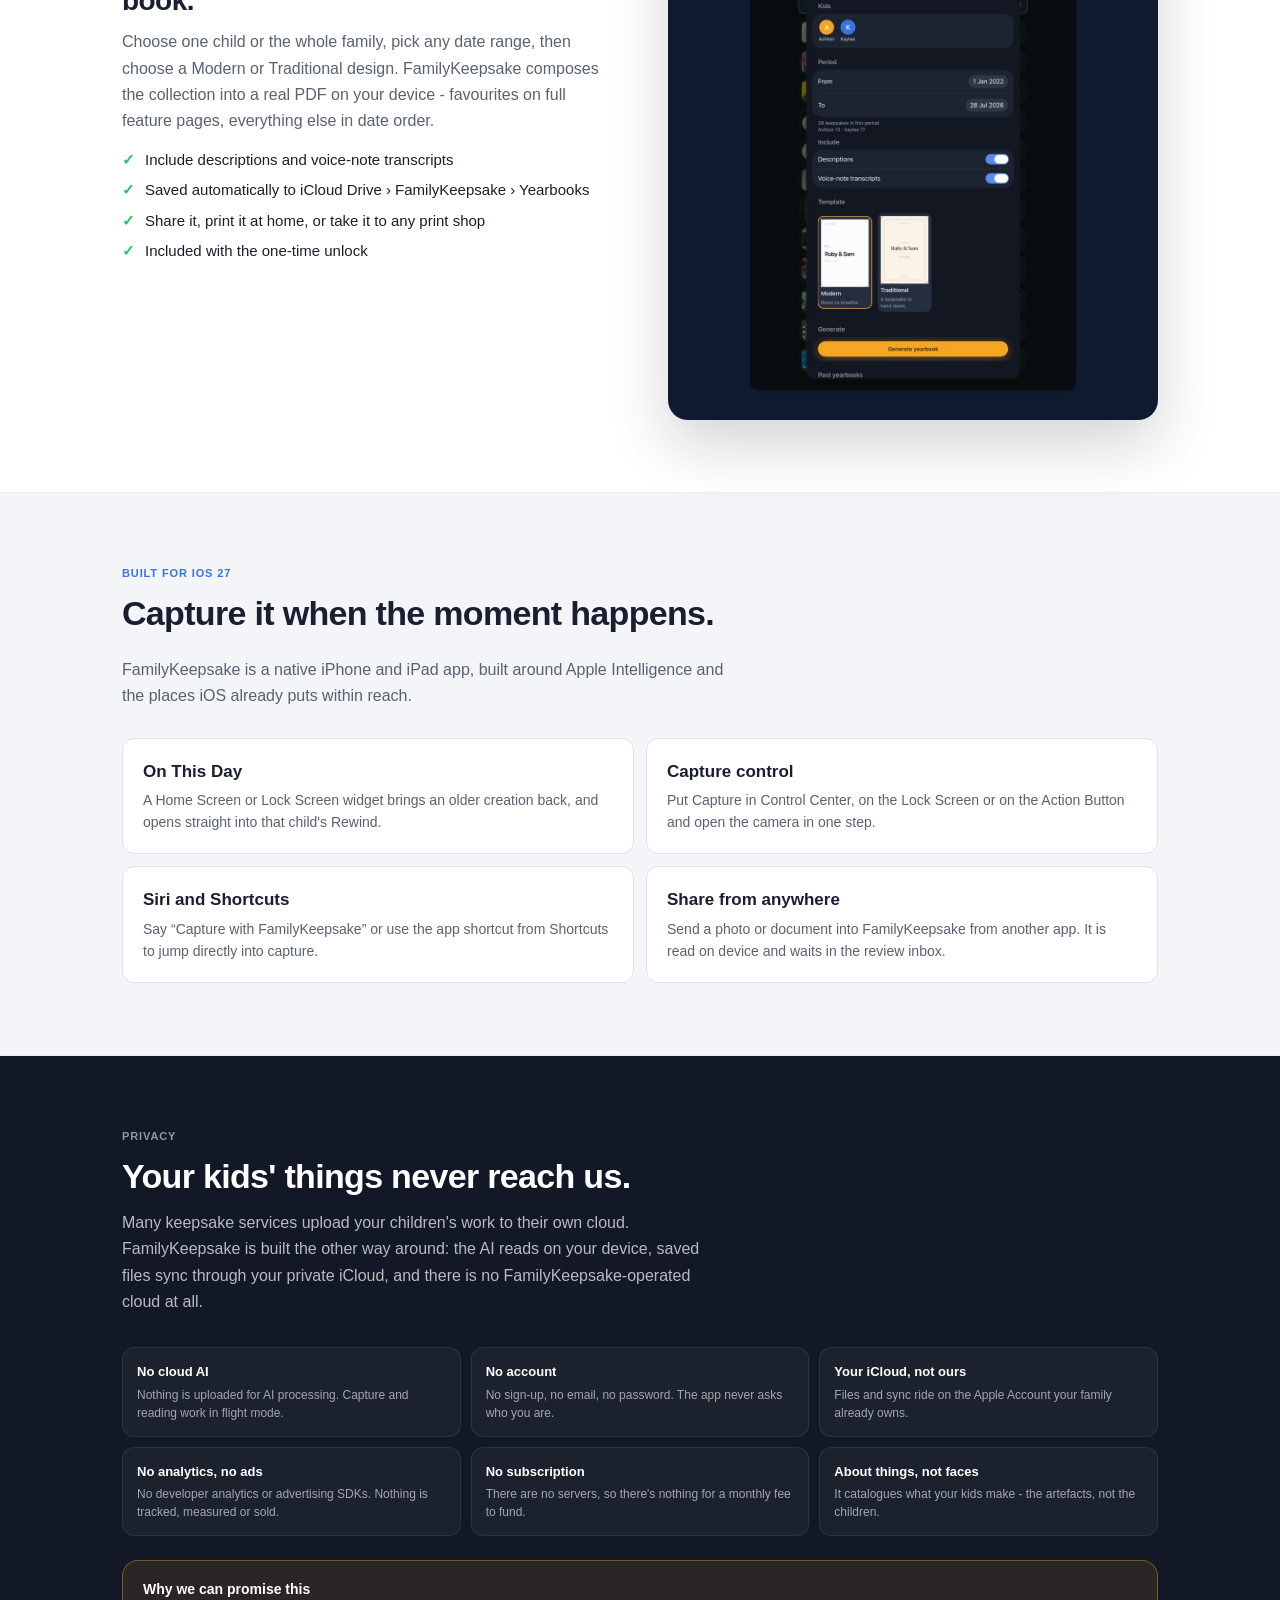
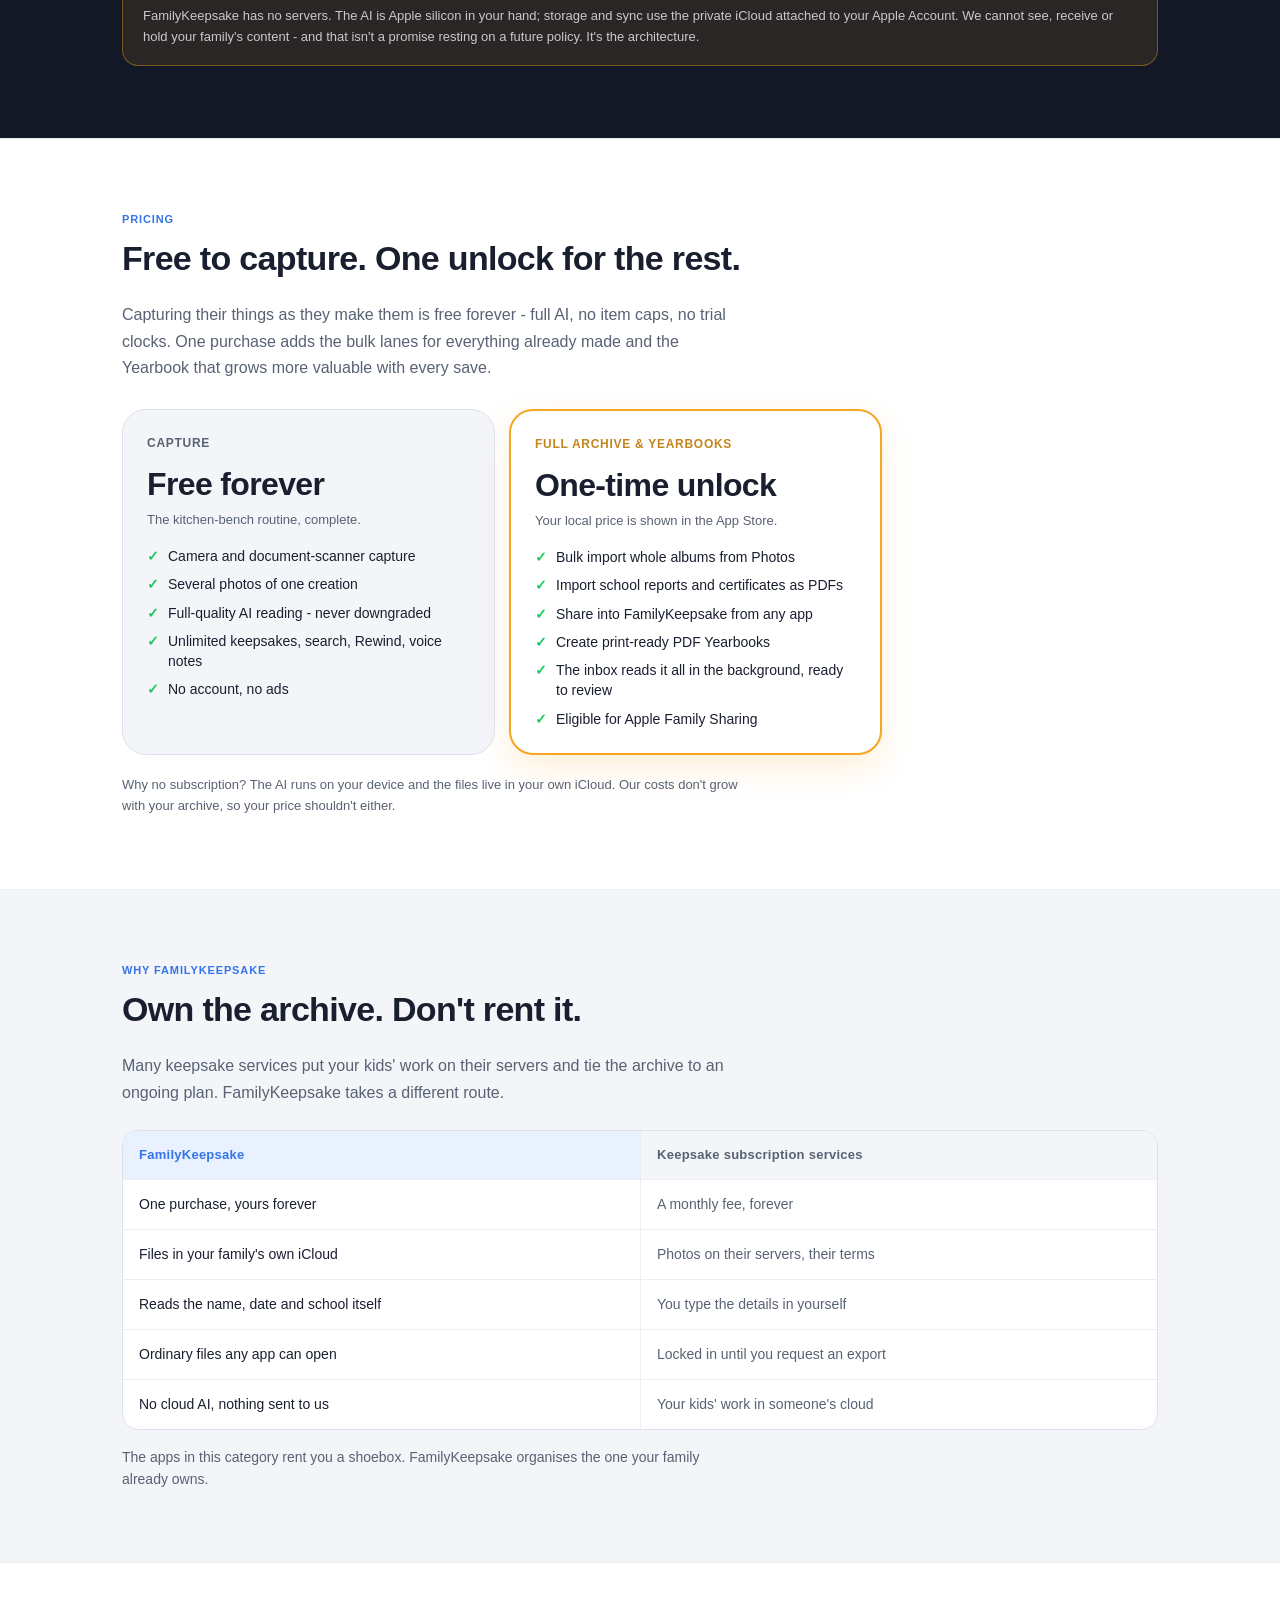
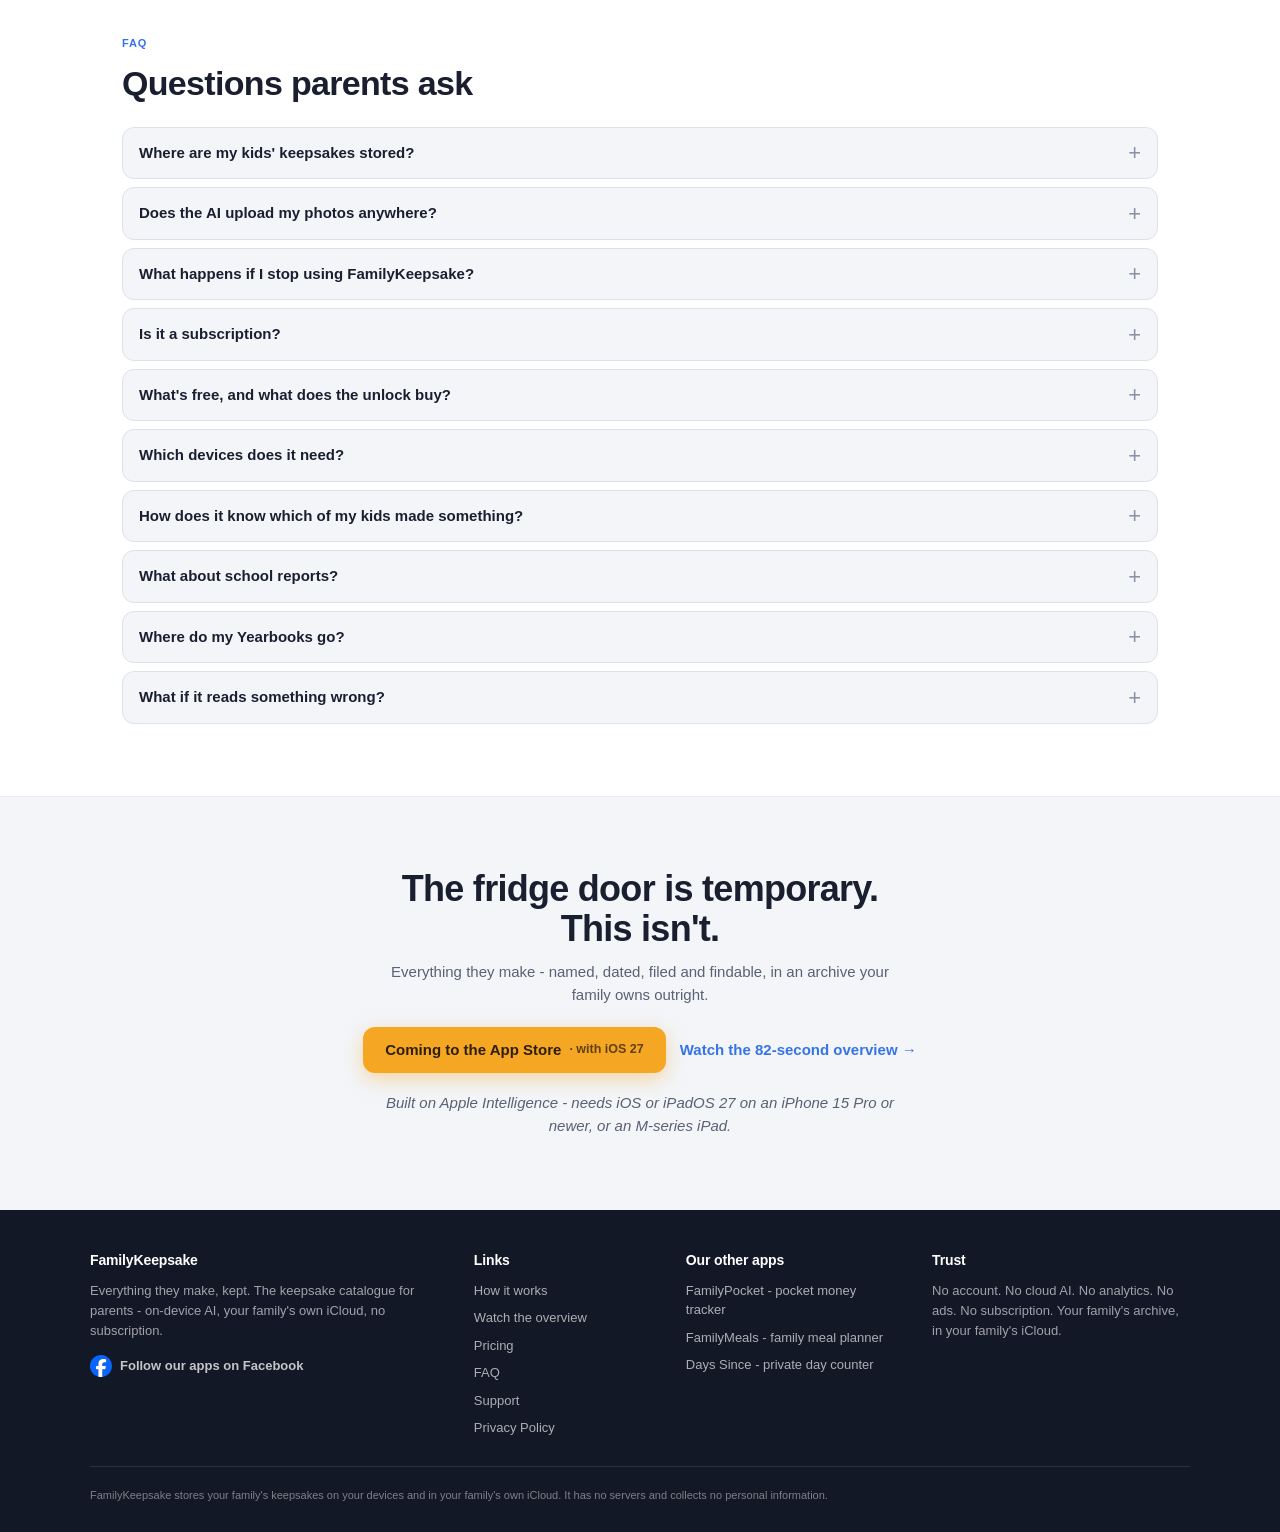
==== commit 124788d9: "Replace em dashes with standard hyphens" ====
--- a/index.html
+++ b/index.html
@@ -862,9 +862,9 @@
     <div class="footer-col">
       <h5>Our other apps</h5>
       <ul>
-        <li><a href="https://www.familypocket.co.nz/">FamilyPocket — pocket money tracker</a></li>
-        <li><a href="https://www.familymeals.co.nz/">FamilyMeals — family meal planner</a></li>
-        <li><a href="https://www.dayssince.co.nz/">Days Since — private day counter</a></li>
+        <li><a href="https://www.familypocket.co.nz/">FamilyPocket - pocket money tracker</a></li>
+        <li><a href="https://www.familymeals.co.nz/">FamilyMeals - family meal planner</a></li>
+        <li><a href="https://www.dayssince.co.nz/">Days Since - private day counter</a></li>
       </ul>
     </div>
     <div class="footer-col">
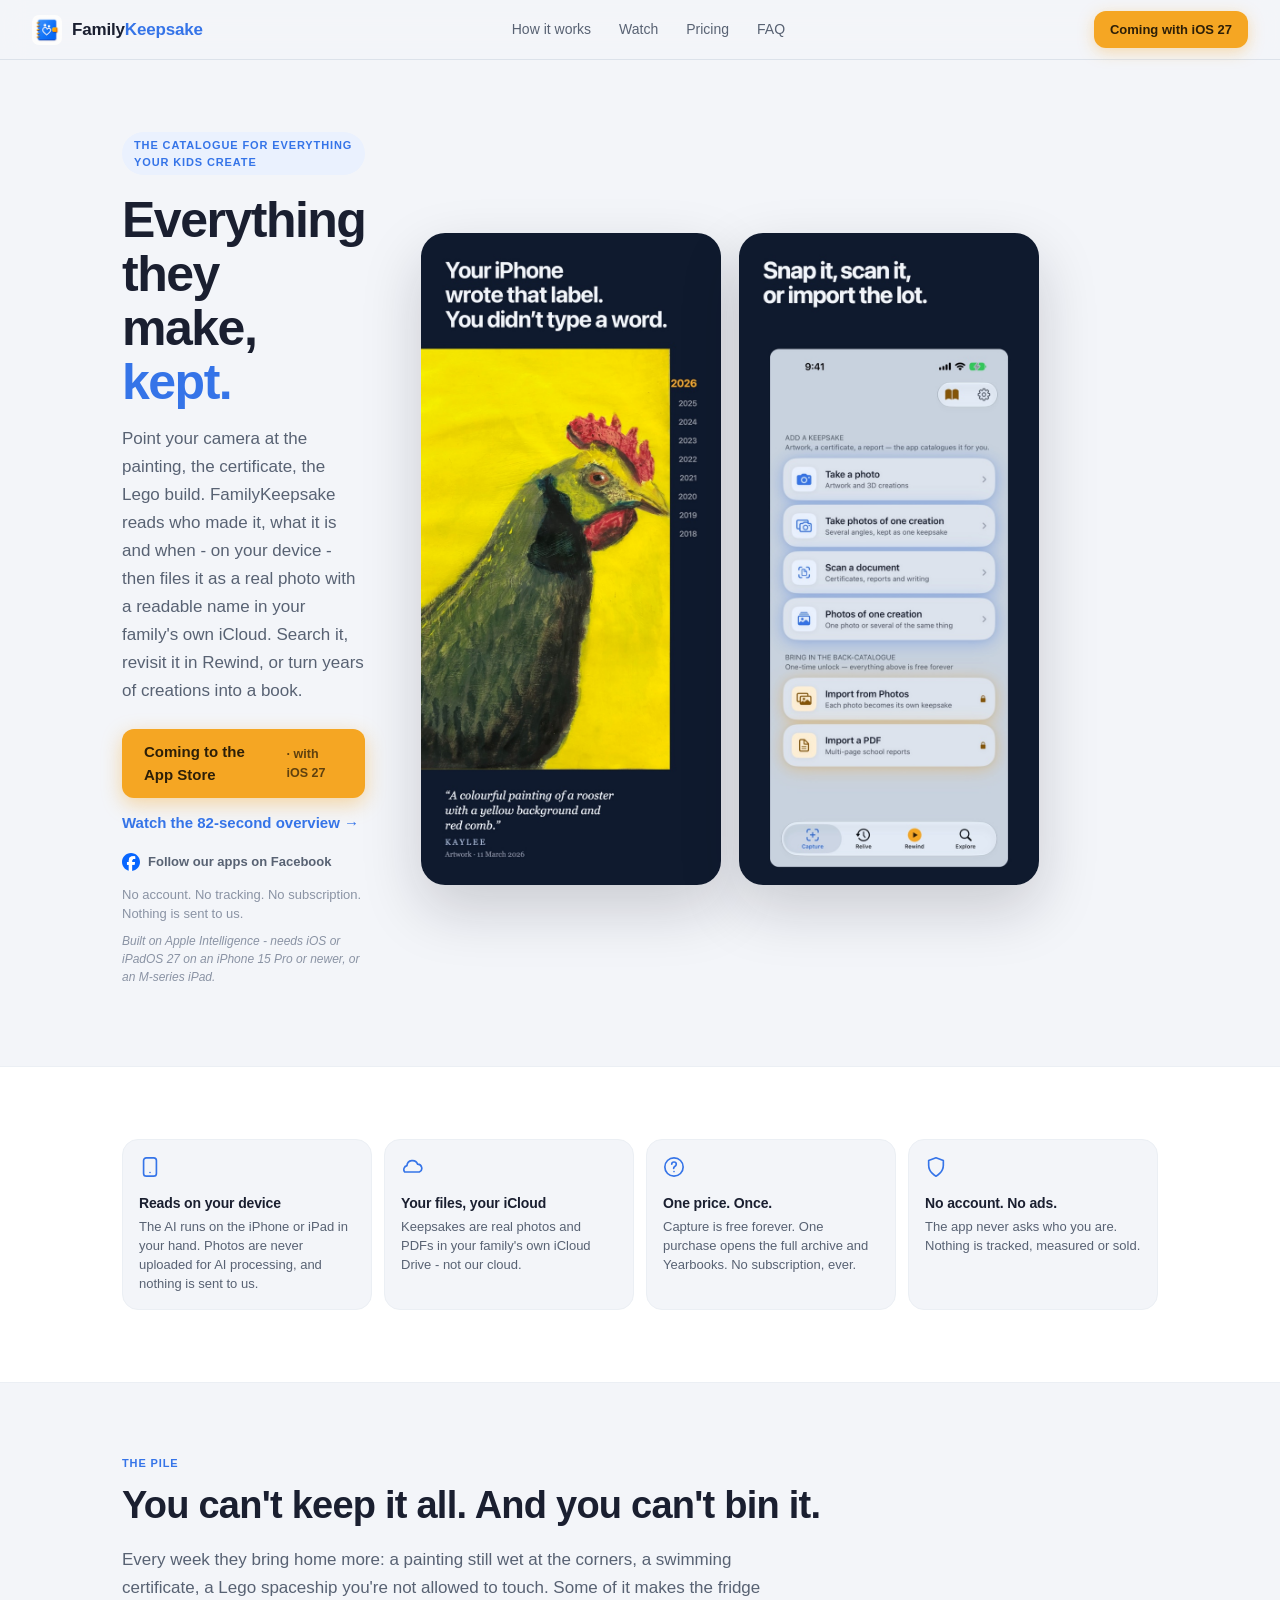
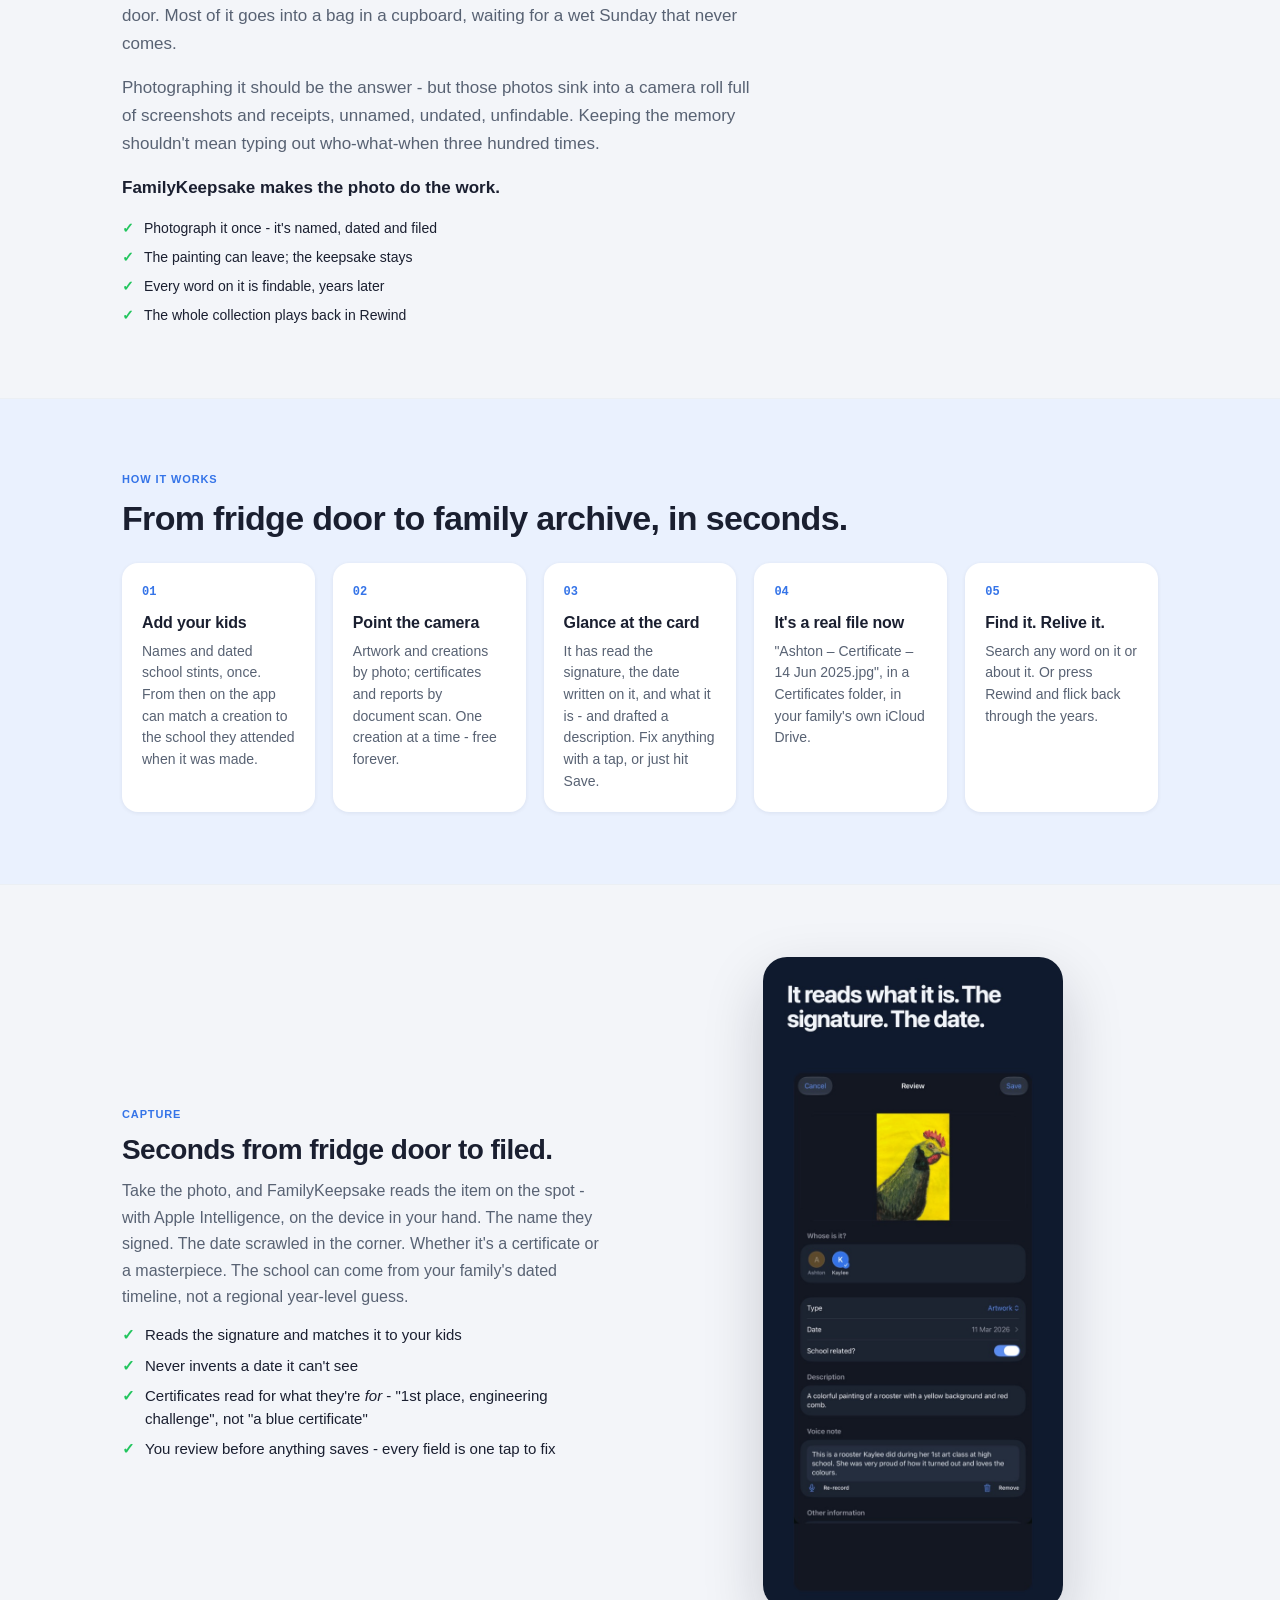
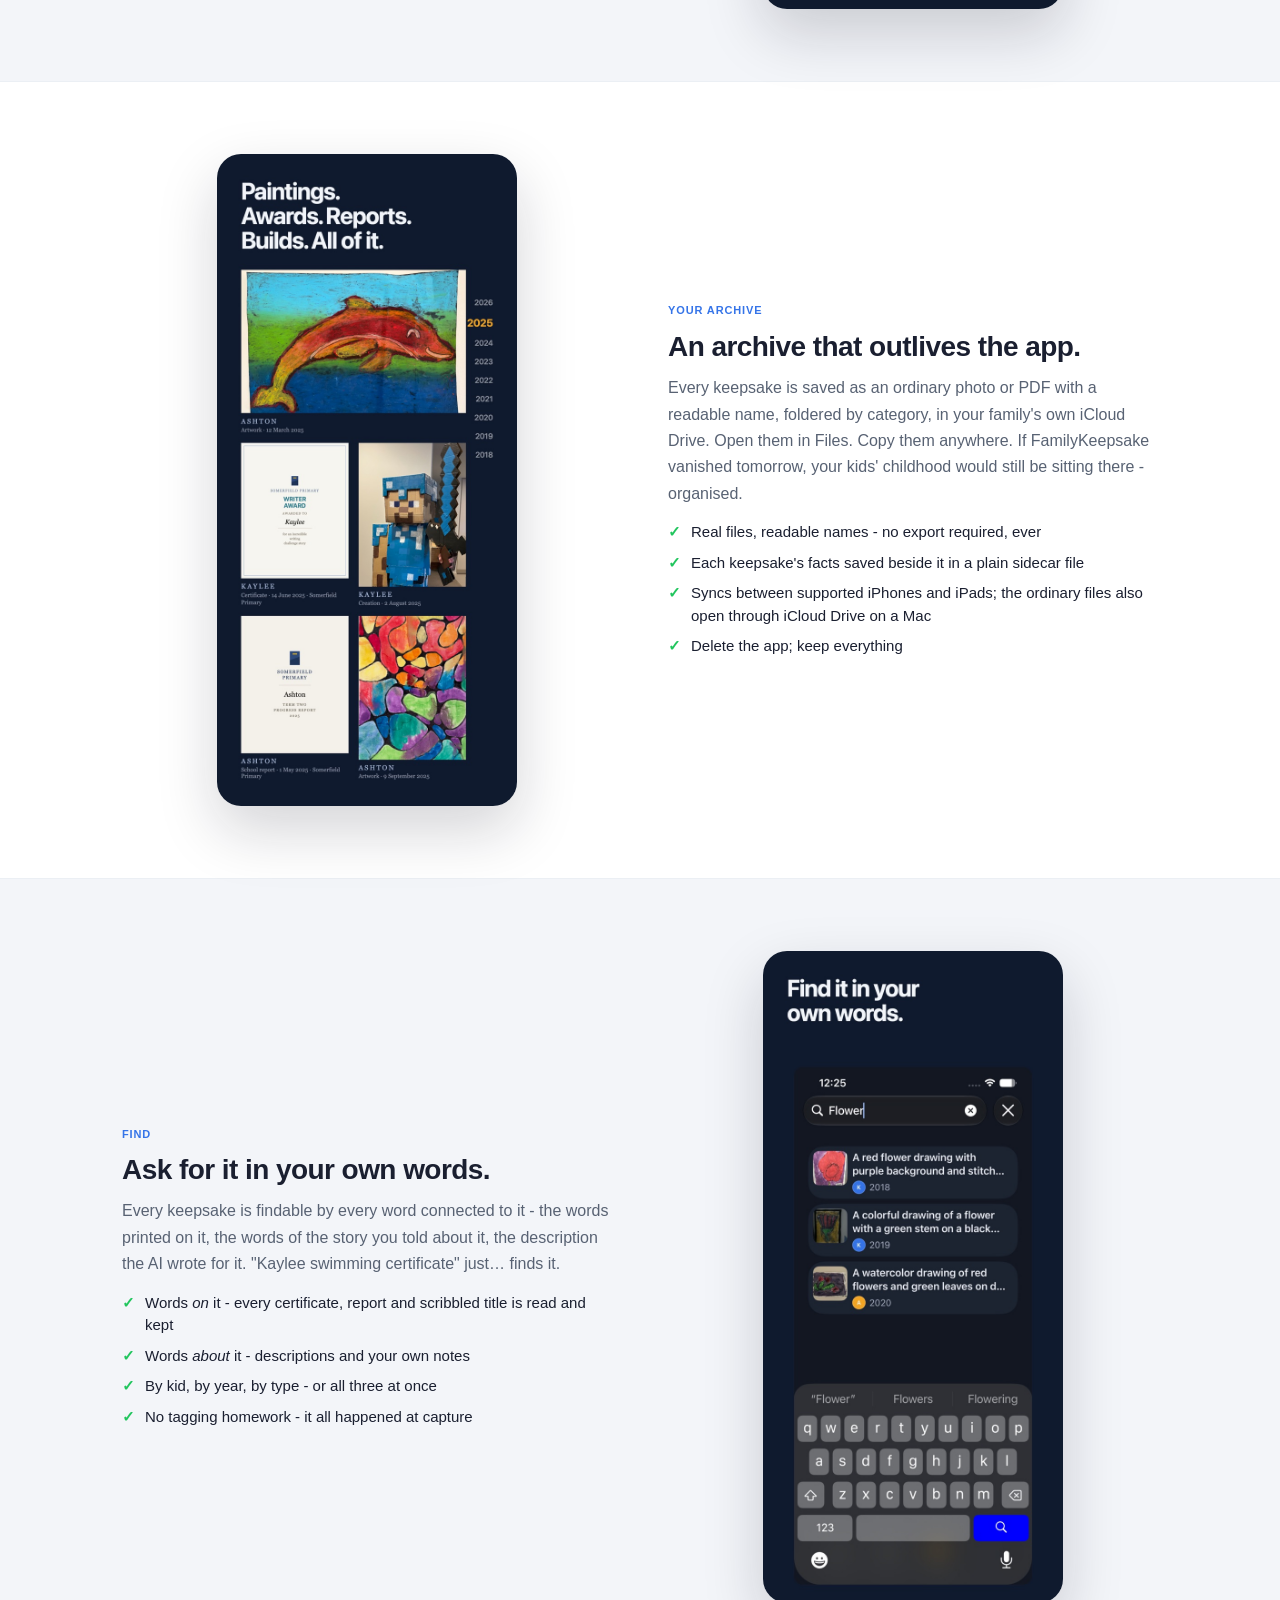
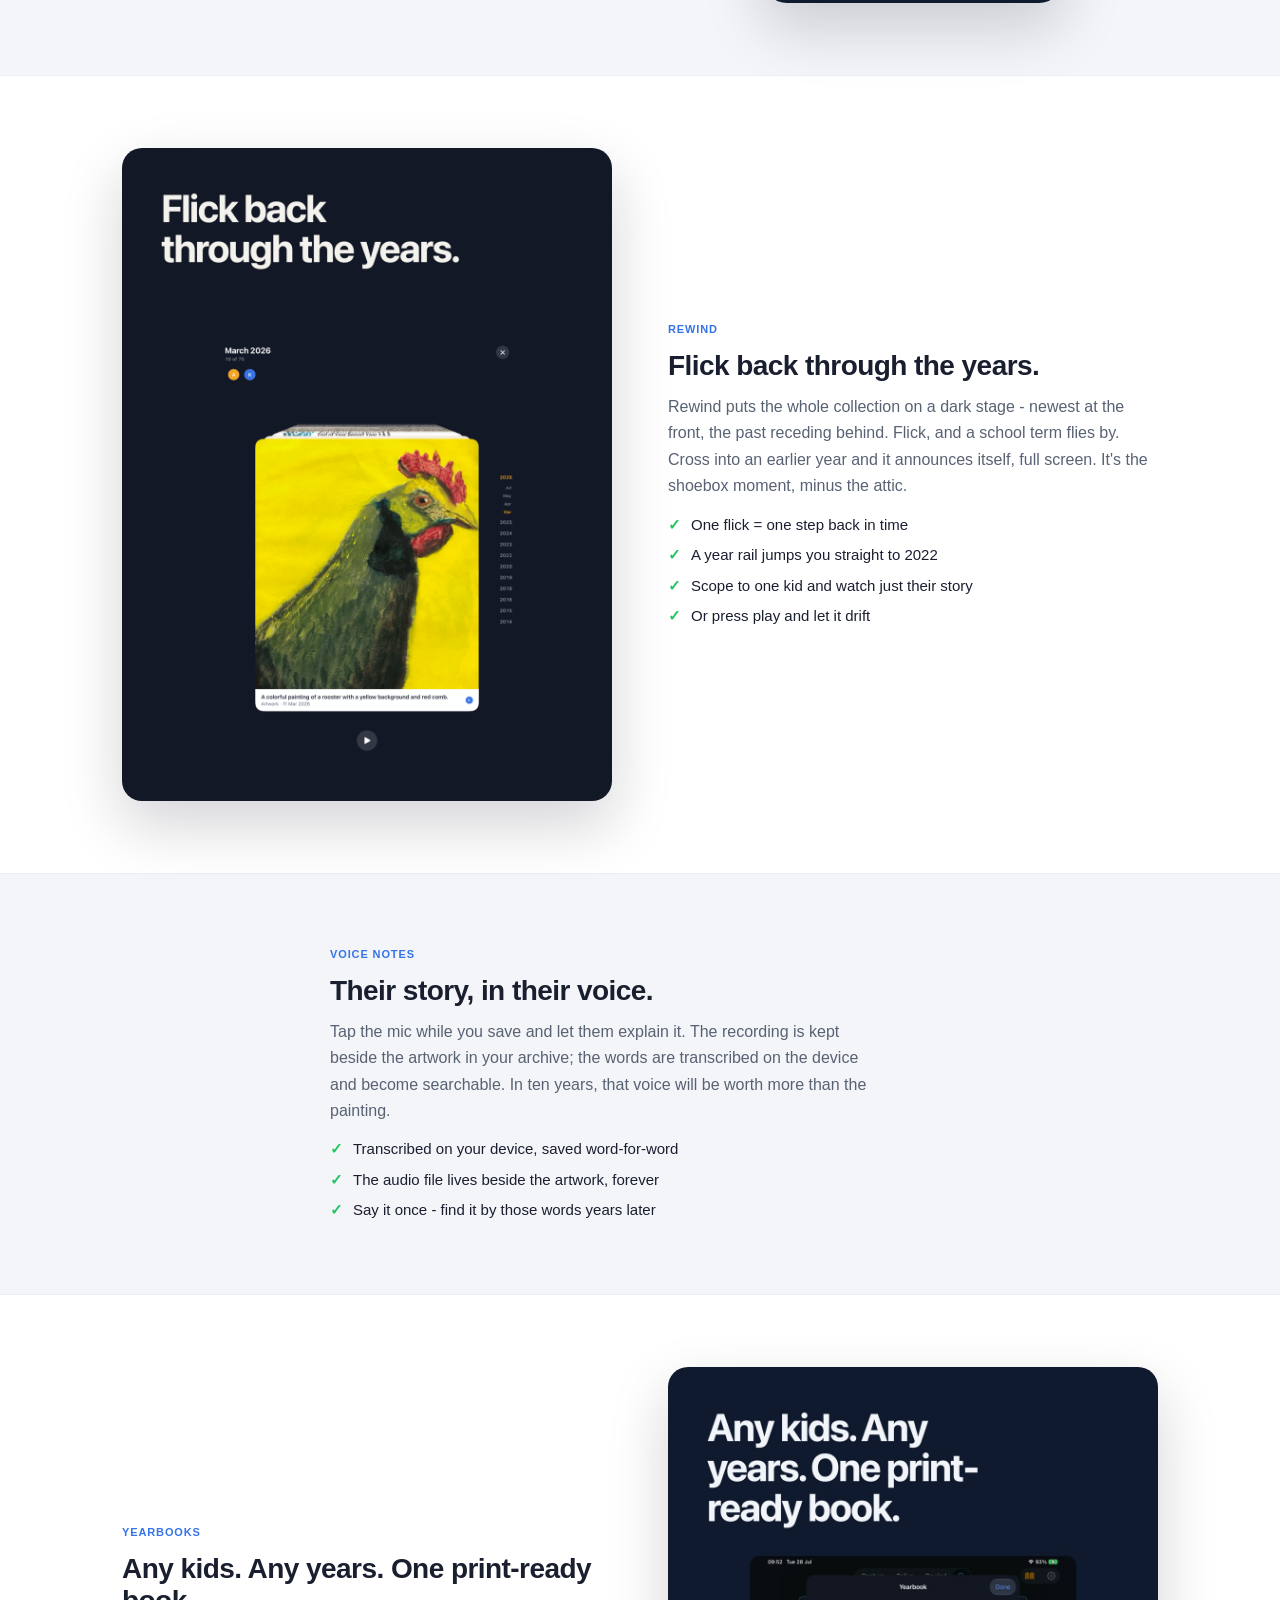
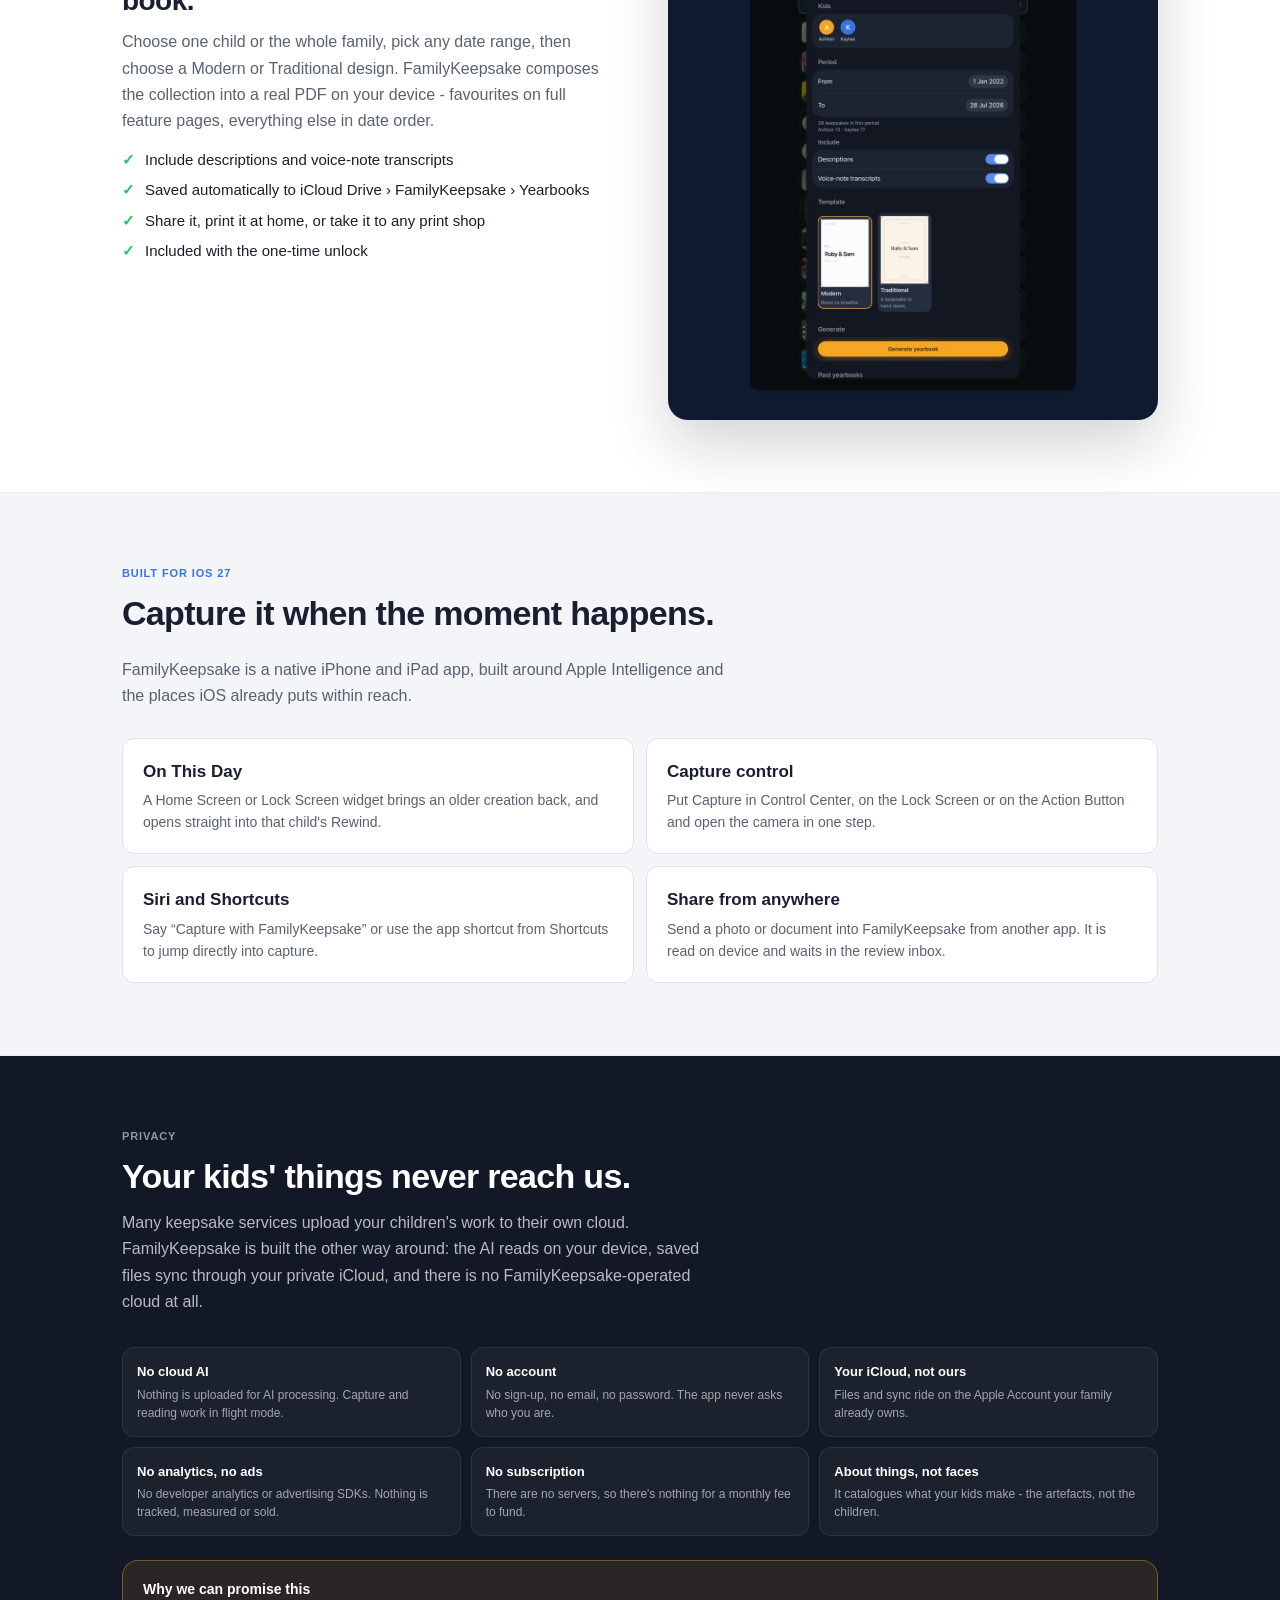
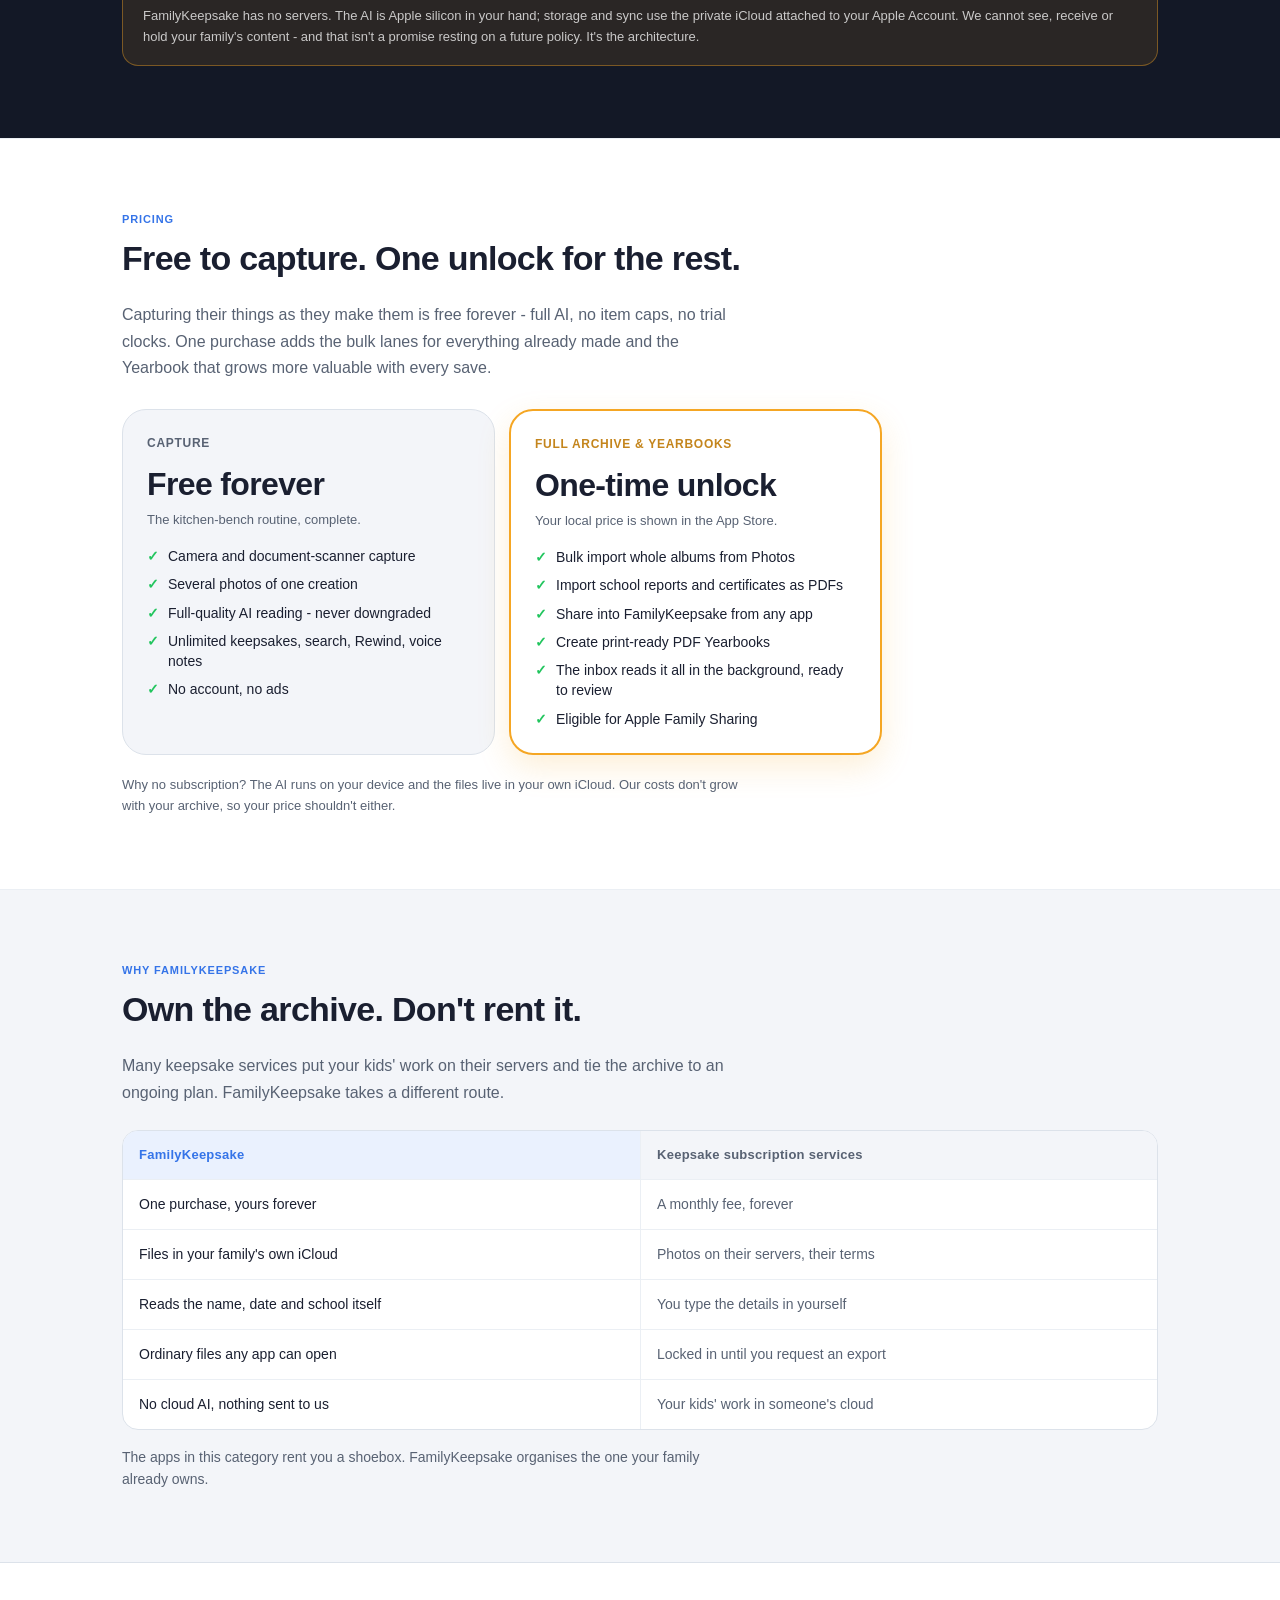
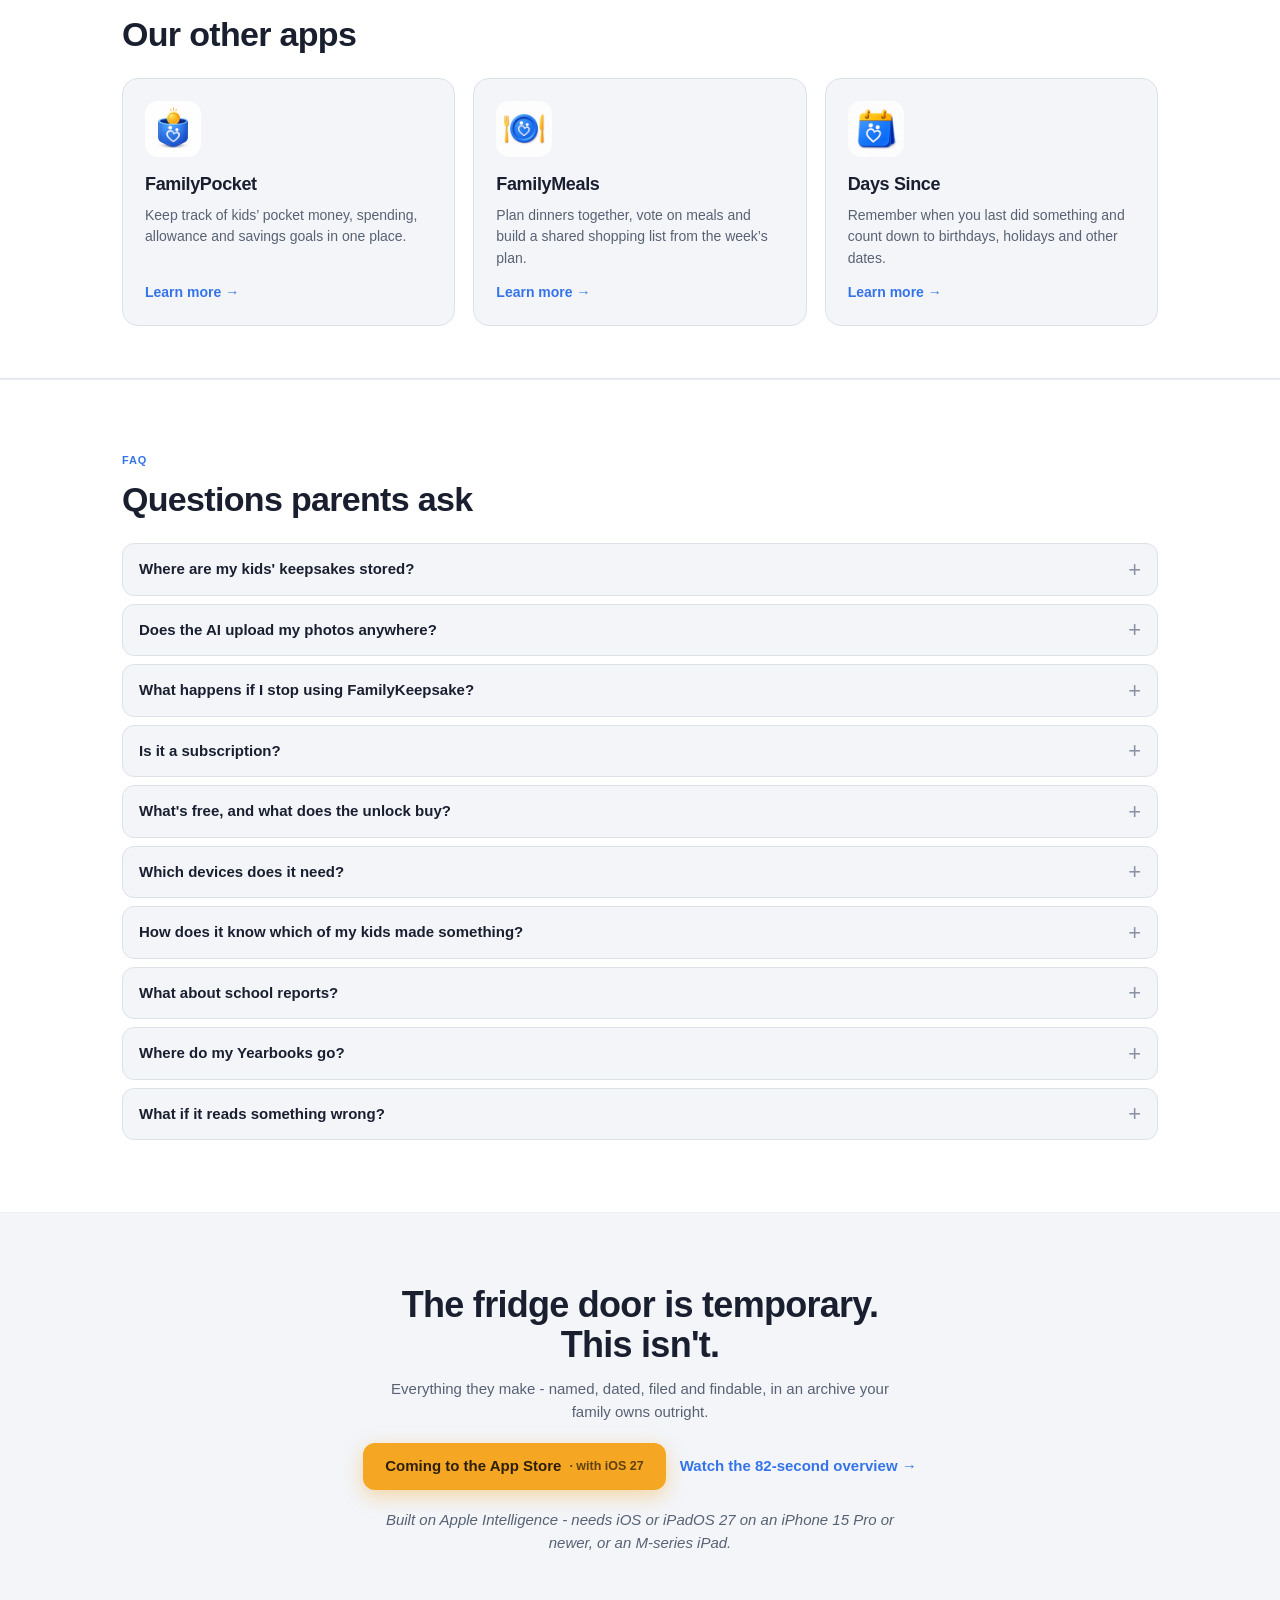
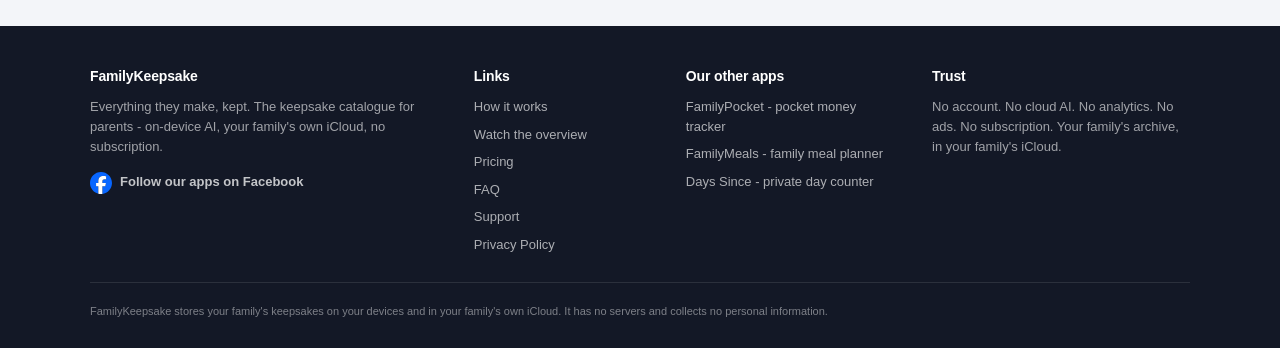
==== commit d28e876b: "Add other apps section before homepage FAQs" ====
--- a/index.html
+++ b/index.html
@@ -276,6 +276,28 @@
 
     .check { color: var(--success); font-weight: 700; flex-shrink: 0; }
 
+    /* ── Our other apps ── */
+    .other-apps { background: var(--card); border-block: 1px solid var(--border); scroll-margin-top: 60px; }
+    .other-apps-inner { max-width: 1100px; margin: 0 auto; padding: 44px 20px; }
+    .other-apps h2 { margin-bottom: 24px; }
+    .other-apps-grid { display: grid; grid-template-columns: minmax(0, 1fr); gap: 12px; list-style: none; }
+    .other-apps-grid > li { min-width: 0; }
+    .other-app-card { display: flex; align-items: flex-start; gap: 14px; height: 100%; padding: 18px; background: var(--bg); border: 1px solid var(--border); border-radius: var(--r-lg); color: var(--text); text-decoration: none; }
+    .other-app-card:hover { border-color: var(--navy); }
+    .other-app-card:focus-visible { outline: 3px solid var(--navy); outline-offset: 3px; }
+    .other-app-card img { width: 48px; height: 48px; flex: 0 0 auto; border-radius: 11px; }
+    .other-app-copy { display: flex; flex-direction: column; flex: 1; min-width: 0; }
+    .other-app-copy h3 { font-size: 18px; font-weight: 700; line-height: 1.3; letter-spacing: -0.02em; margin-bottom: 8px; }
+    .other-app-copy p { font-size: 14px; line-height: 1.55; color: var(--text-sec); margin-bottom: 12px; }
+    .other-app-link { font-size: 14px; font-weight: 600; color: var(--navy); margin-top: auto; }
+    .other-app-card:hover .other-app-link { text-decoration: underline; text-underline-offset: 3px; }
+    @media (min-width: 768px) {
+      .other-apps-inner { padding: 52px 32px; }
+      .other-apps-grid { grid-template-columns: repeat(3, minmax(0, 1fr)); gap: 18px; }
+      .other-app-card { flex-direction: column; gap: 16px; padding: 22px; }
+      .other-app-card img { width: 56px; height: 56px; border-radius: 13px; }
+    }
+
     /* ── FAQ ── */
     .faq { background: var(--card); }
     .faq-list { display: flex; flex-direction: column; gap: 8px; }
@@ -765,6 +787,45 @@
       </div>
     </div>
     <p class="compare-close">The apps in this category rent you a shoebox. FamilyKeepsake organises the one your family already owns.</p>
+  </div>
+</section>
+
+<!-- ── Our other apps ── -->
+<section class="other-apps" id="other-apps" aria-labelledby="other-apps-heading">
+  <div class="other-apps-inner">
+    <h2 class="section-h2" id="other-apps-heading">Our other apps</h2>
+    <ul class="other-apps-grid">
+      <li>
+        <a class="other-app-card" href="https://www.familypocket.co.nz/">
+          <img src="/images/other-apps/familypocket.png" alt="" width="128" height="128" loading="lazy" decoding="async">
+          <div class="other-app-copy">
+            <h3>FamilyPocket</h3>
+            <p>Keep track of kids’ pocket money, spending, allowance and savings goals in one place.</p>
+            <span class="other-app-link">Learn more <span aria-hidden="true">→</span></span>
+          </div>
+        </a>
+      </li>
+      <li>
+        <a class="other-app-card" href="https://www.familymeals.co.nz/">
+          <img src="/images/other-apps/familymeals.png" alt="" width="128" height="128" loading="lazy" decoding="async">
+          <div class="other-app-copy">
+            <h3>FamilyMeals</h3>
+            <p>Plan dinners together, vote on meals and build a shared shopping list from the week’s plan.</p>
+            <span class="other-app-link">Learn more <span aria-hidden="true">→</span></span>
+          </div>
+        </a>
+      </li>
+      <li>
+        <a class="other-app-card" href="https://www.dayssince.co.nz/">
+          <img src="/images/other-apps/days-since.png" alt="" width="128" height="128" loading="lazy" decoding="async">
+          <div class="other-app-copy">
+            <h3>Days Since</h3>
+            <p>Remember when you last did something and count down to birthdays, holidays and other dates.</p>
+            <span class="other-app-link">Learn more <span aria-hidden="true">→</span></span>
+          </div>
+        </a>
+      </li>
+    </ul>
   </div>
 </section>
 
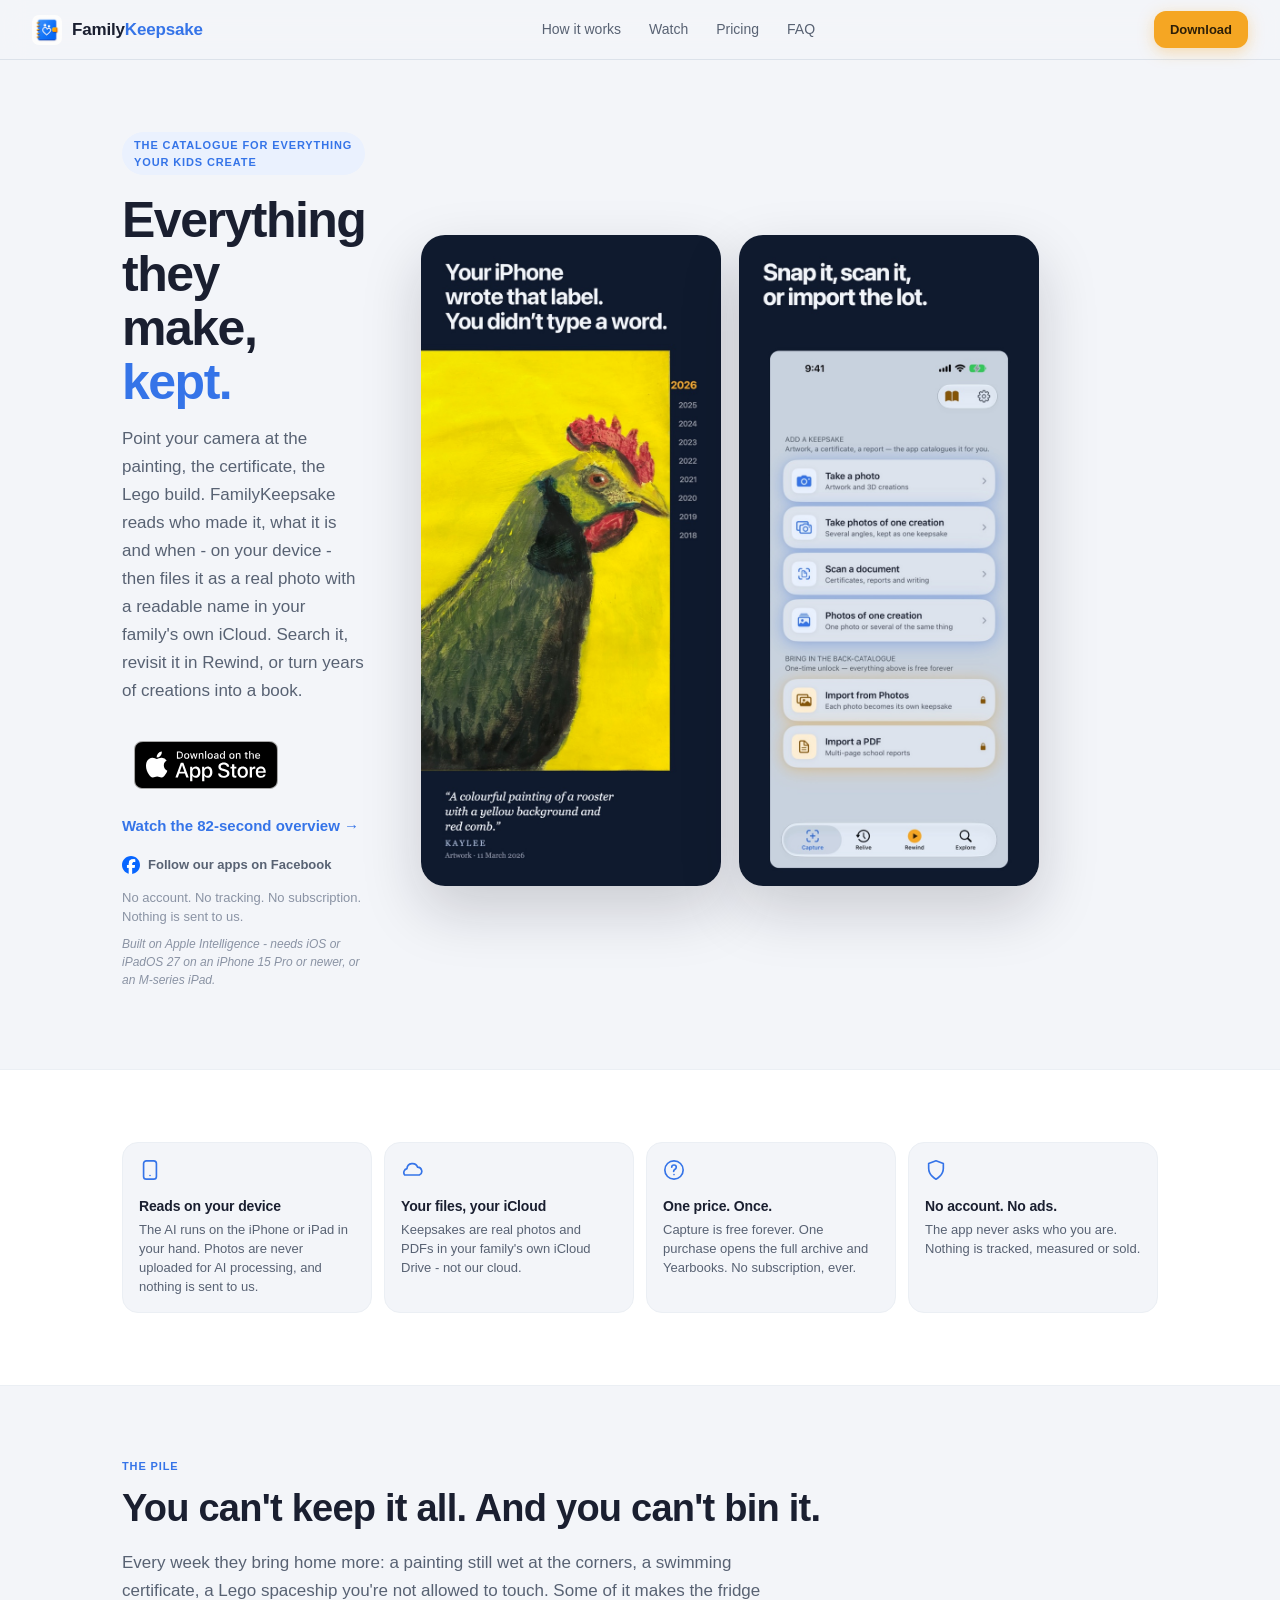
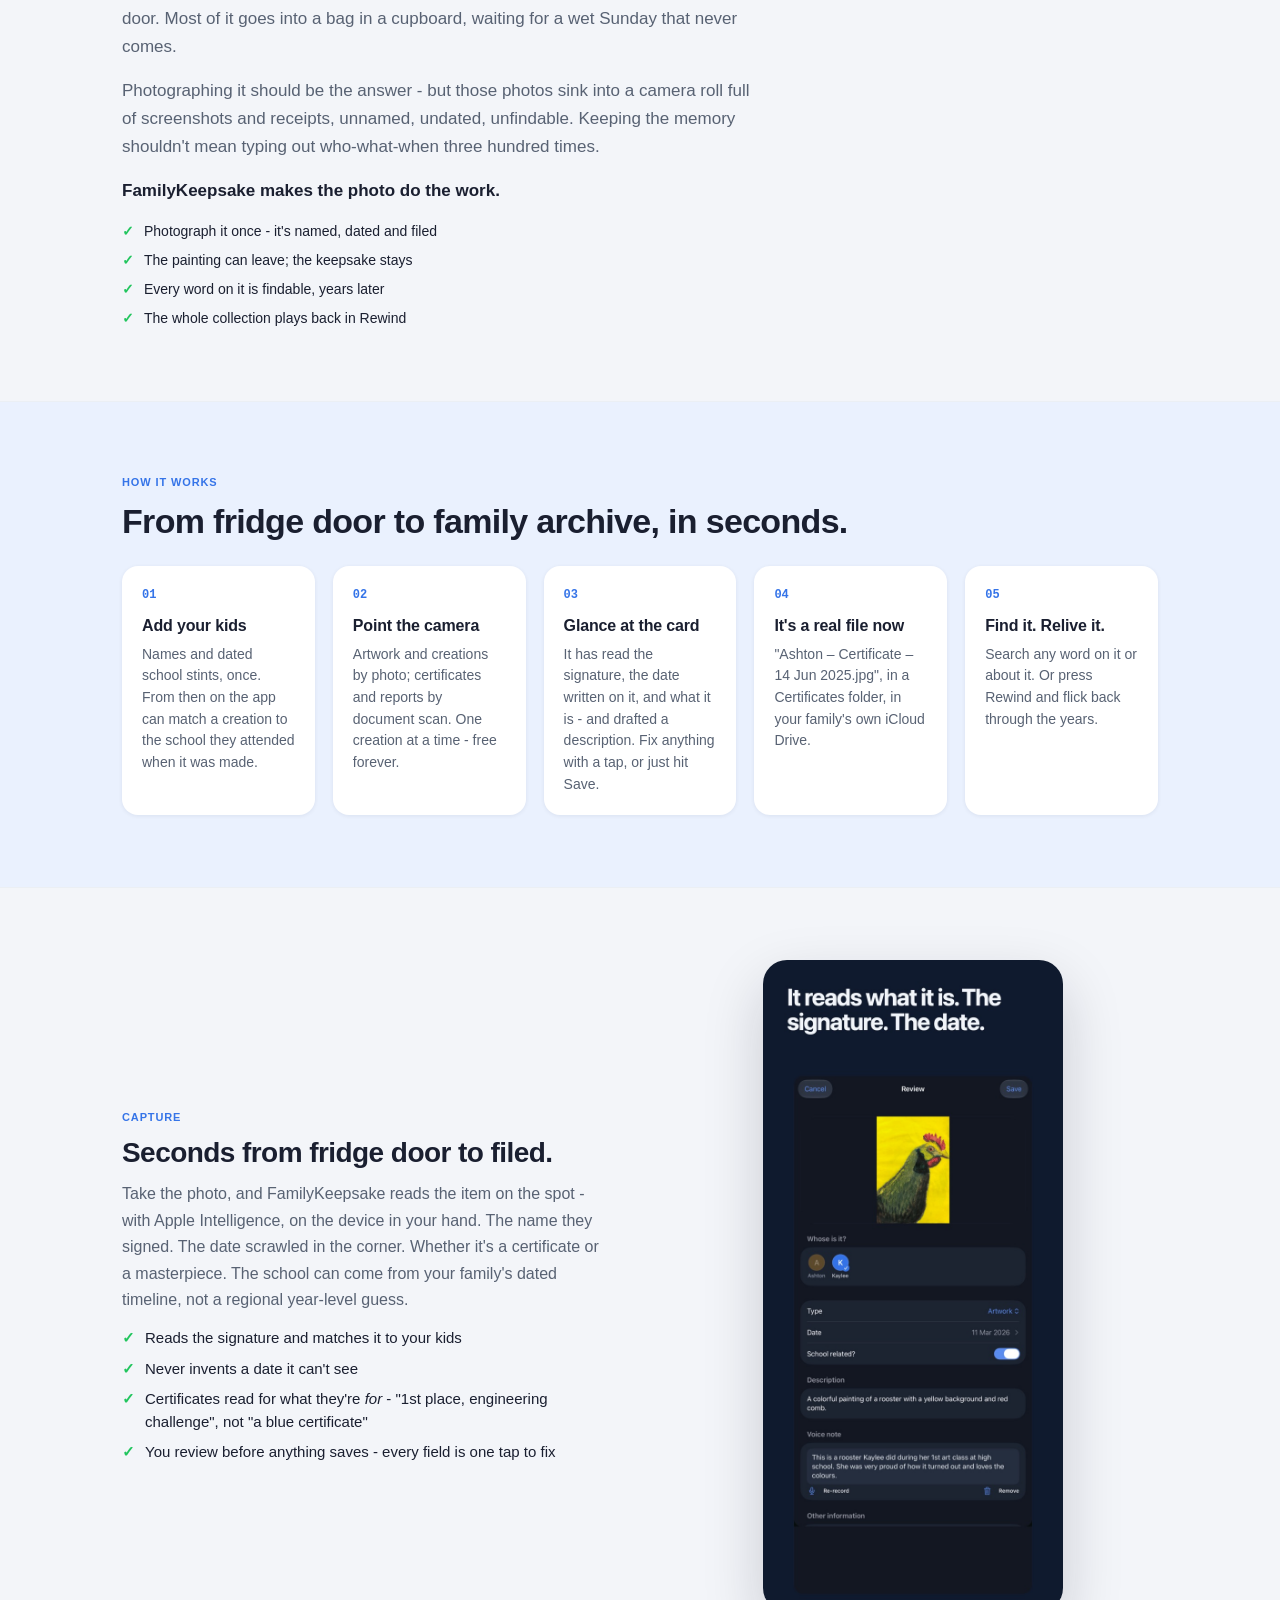
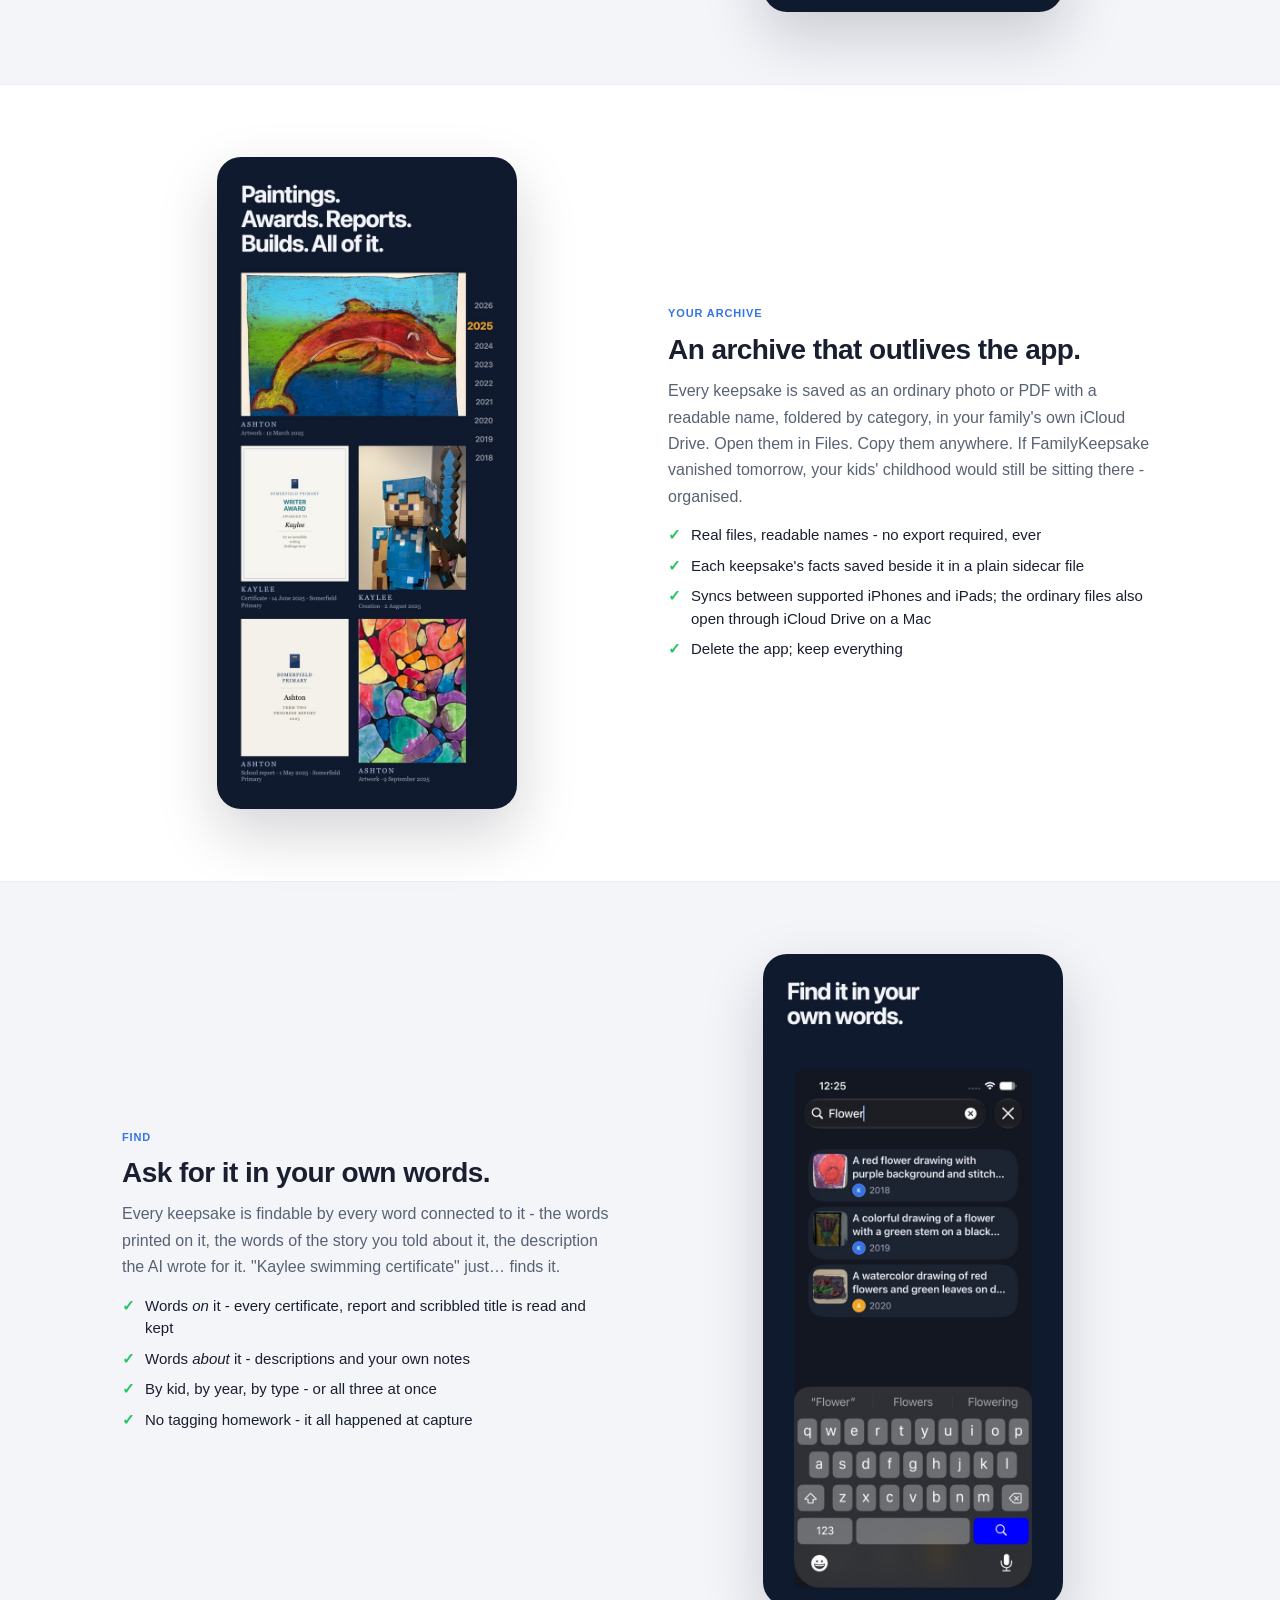
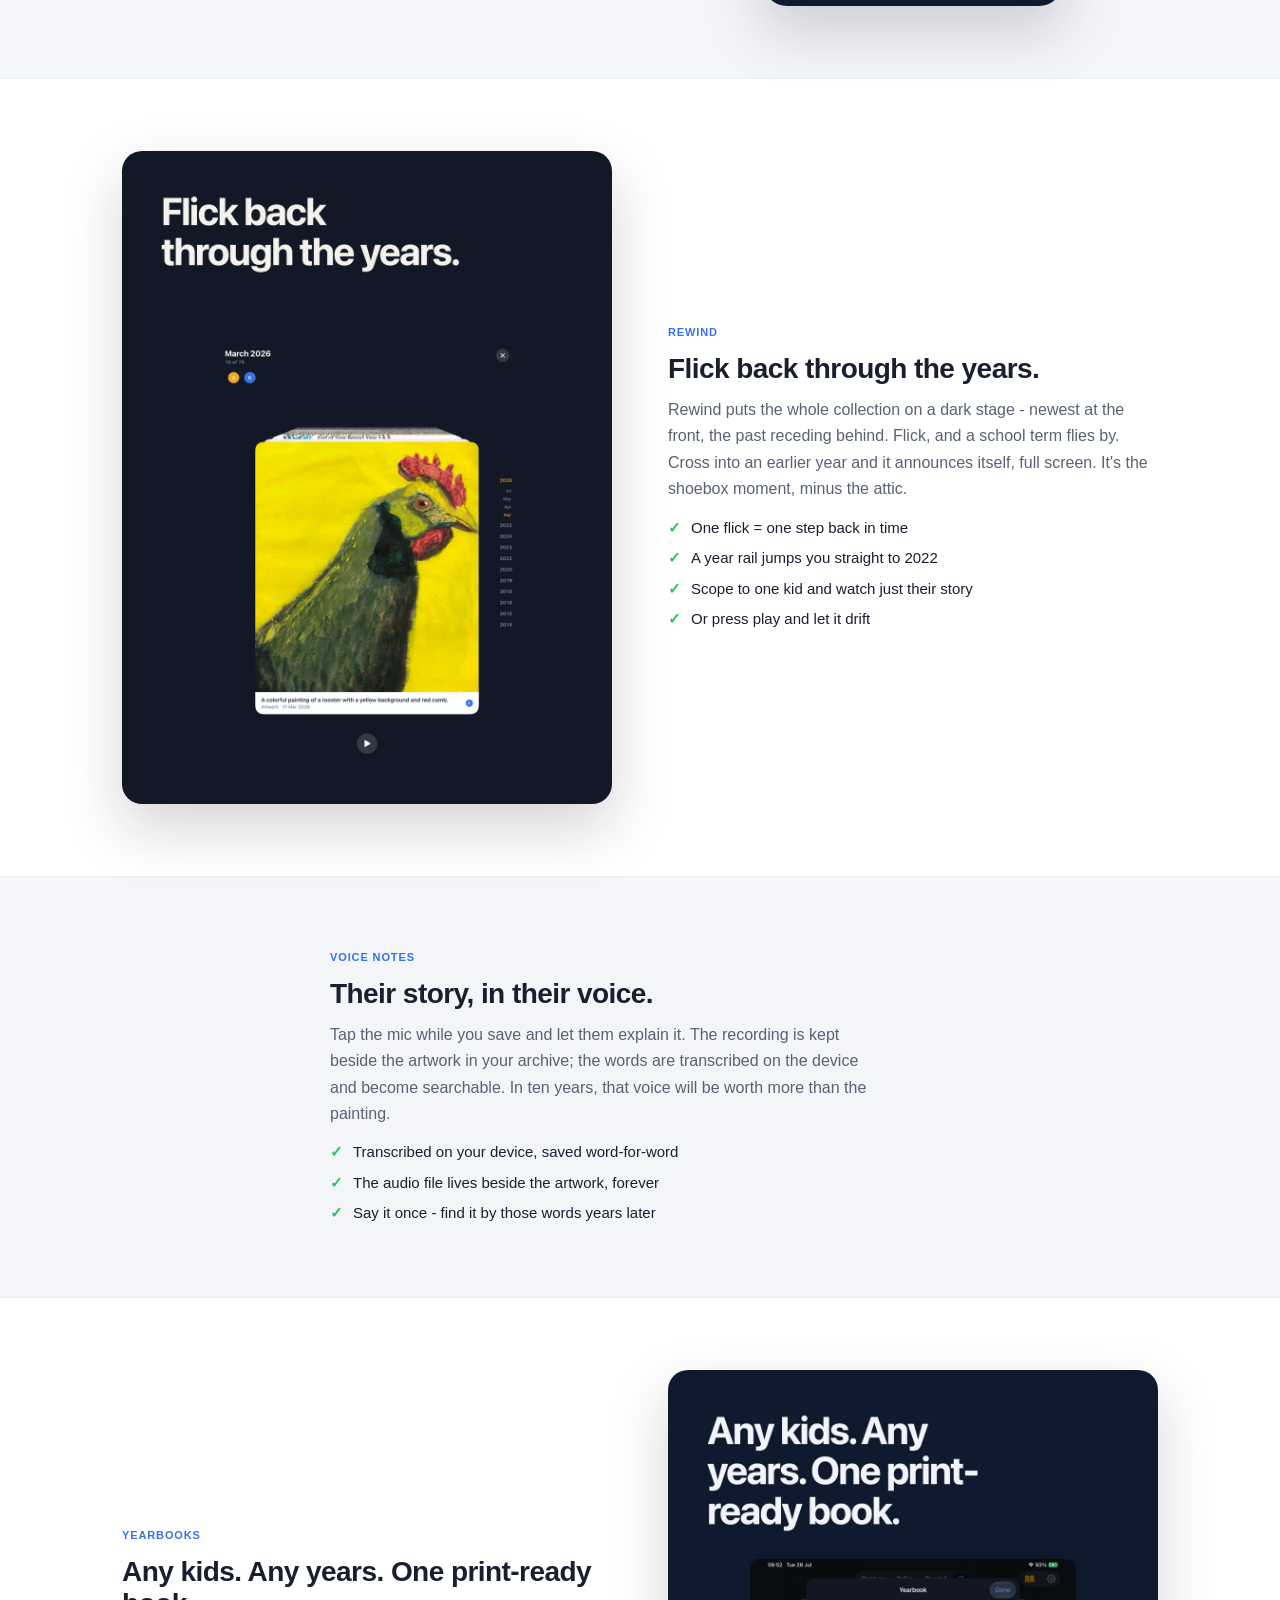
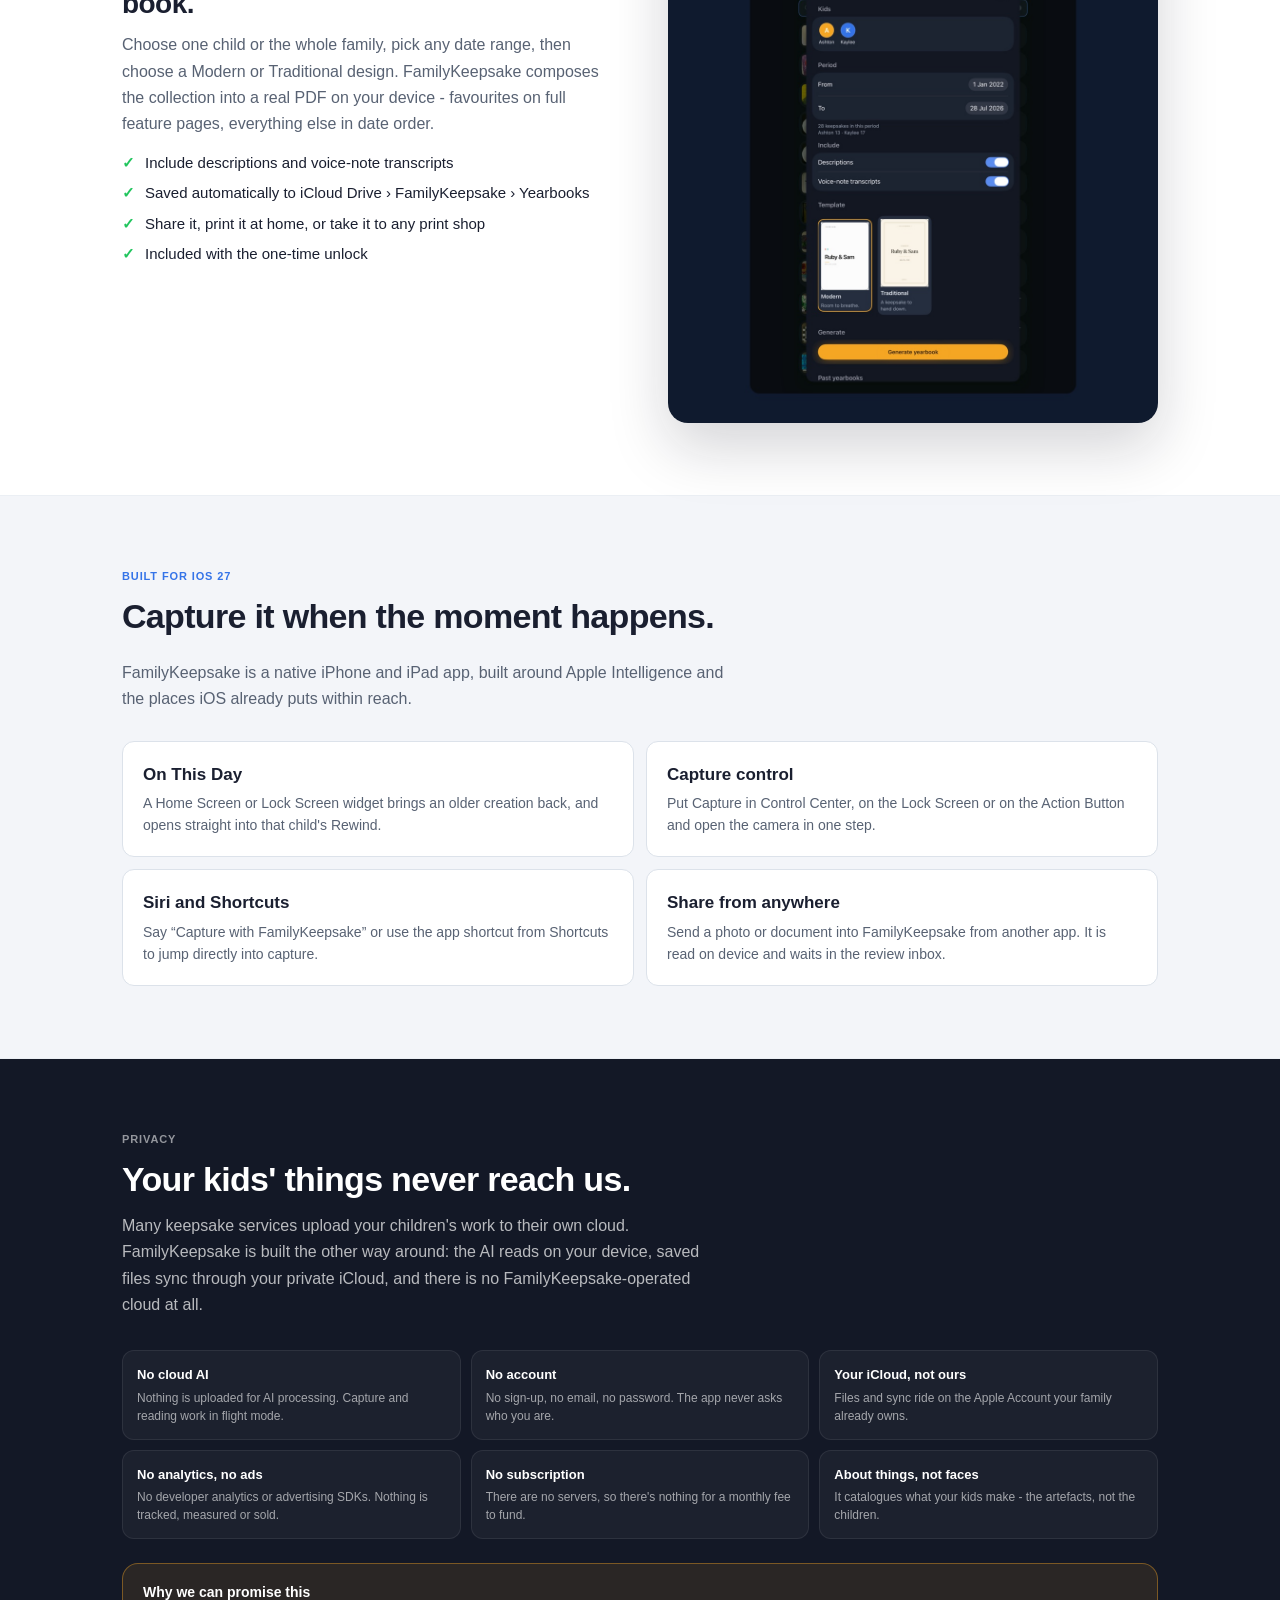
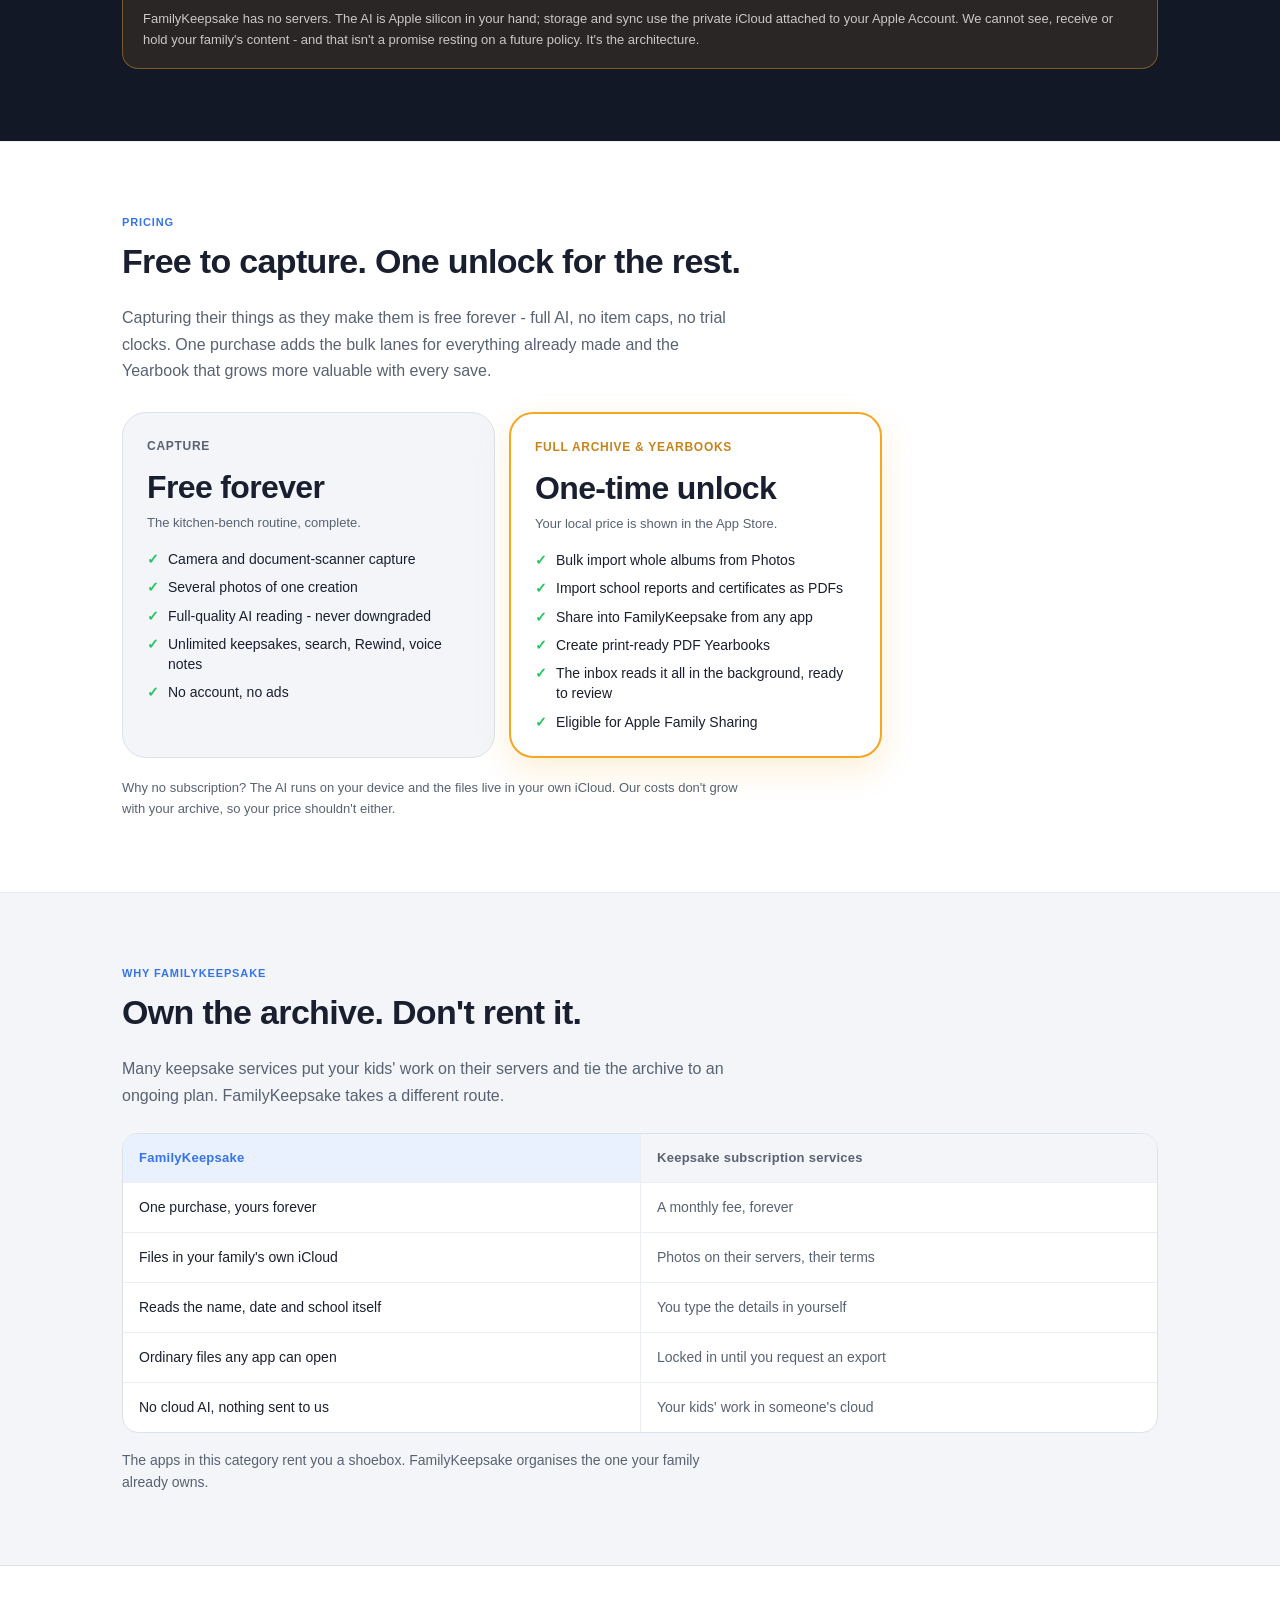
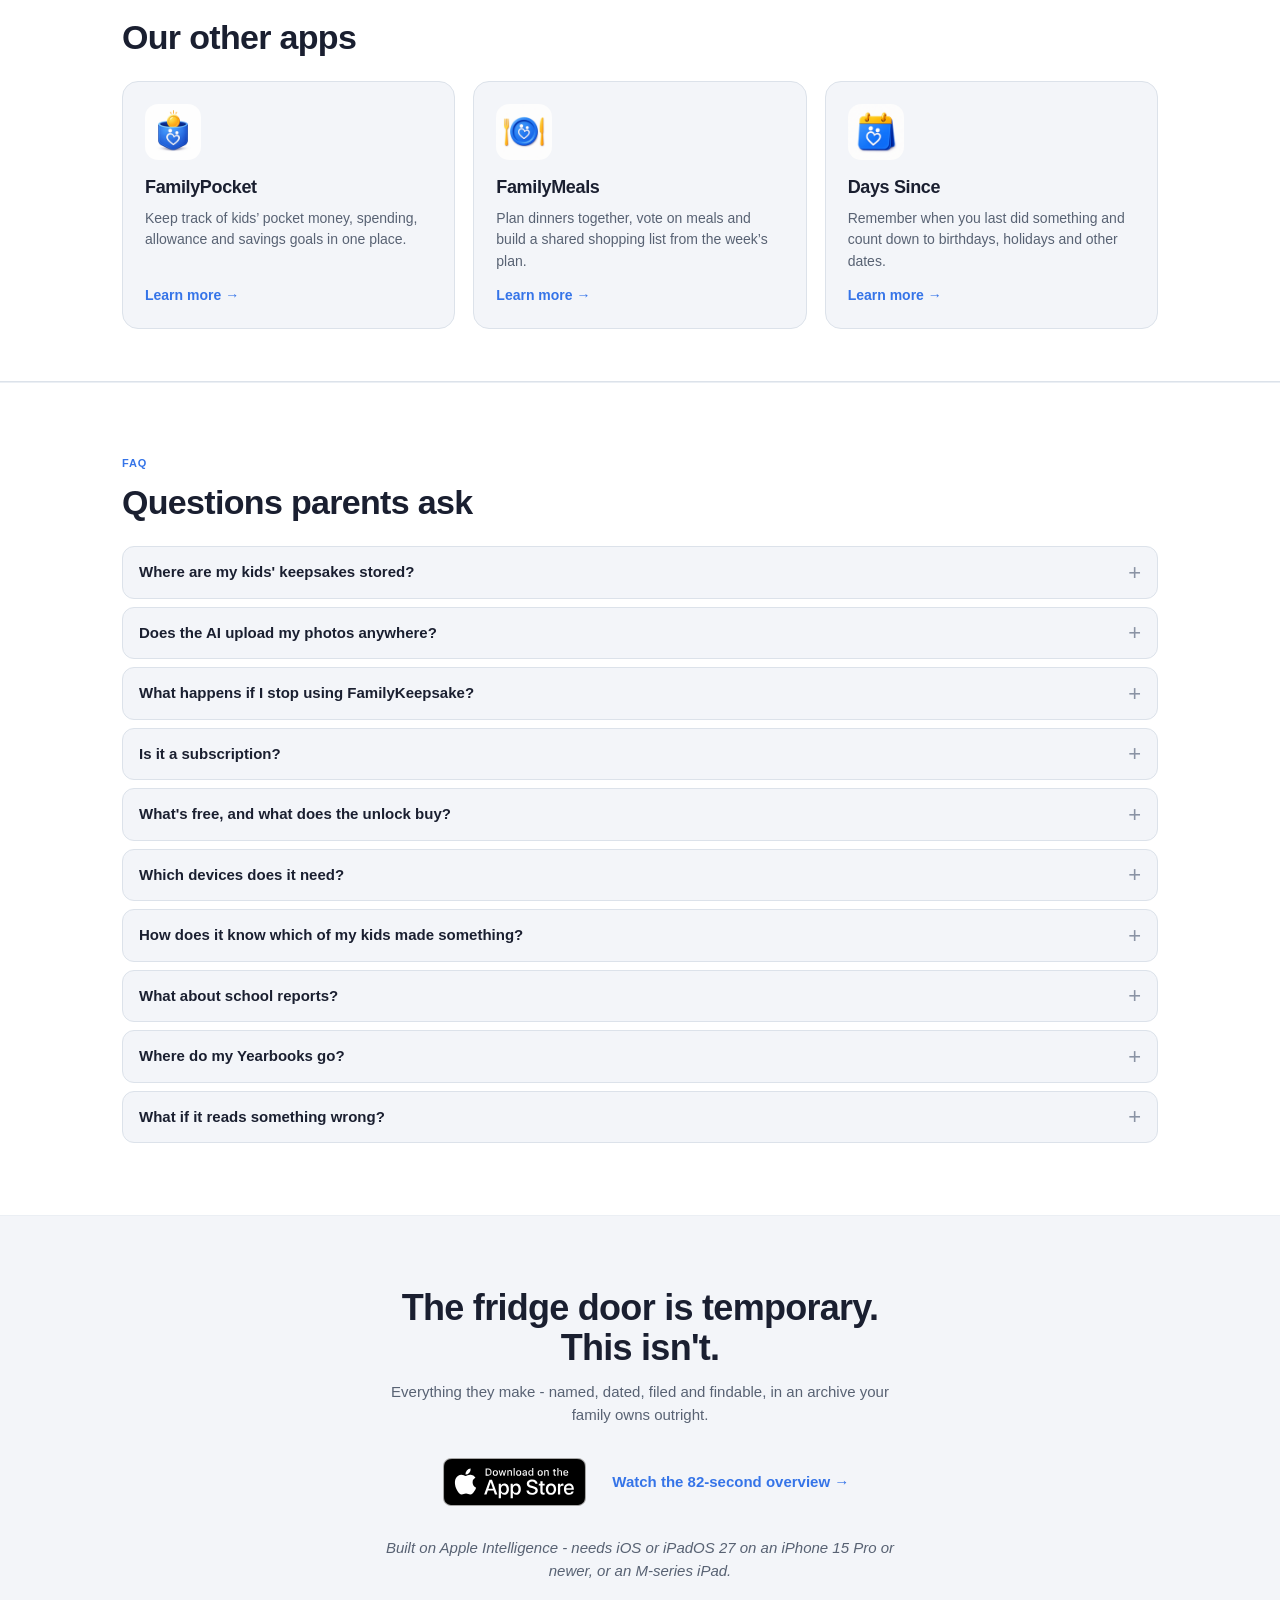
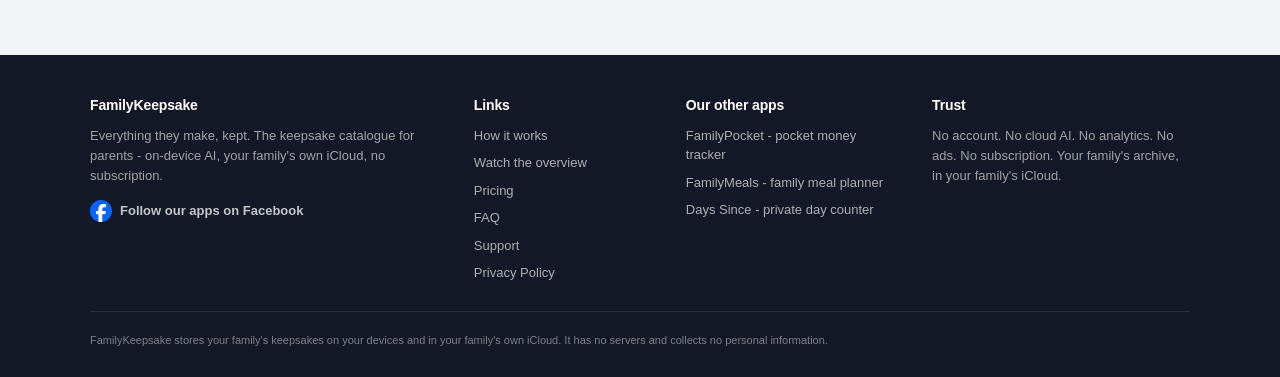
==== commit e26d4c94: "Add FamilyKeepsake App Store download links" ====
--- a/index.html
+++ b/index.html
@@ -41,6 +41,8 @@
         "@type": "MobileApplication",
         "@id": "https://www.familykeepsake.app/#app",
         "name": "FamilyKeepsake: Kids Creations",
+        "sameAs": "https://apps.apple.com/app/id6787202741",
+        "downloadUrl": "https://apps.apple.com/app/id6787202741",
         "operatingSystem": "iOS 27 and iPadOS 27",
         "applicationCategory": "Photo & Video",
         "description": "Photograph or scan anything your kids make and FamilyKeepsake reads who made it, what it is and when on device. Keepsakes live in your own iCloud, ready to search, revisit in Rewind and turn into print-ready PDF Yearbooks. Free to capture, with a one-time unlock for the full archive and Yearbooks. No subscription.",
@@ -158,15 +160,10 @@
       box-shadow: 0 4px 16px rgba(245,166,35,0.35);
     }
 
-    /* ── Coming-soon chip ── */
-    .soon-chip {
-      display: inline-flex; align-items: center; gap: 8px;
-      background: var(--amber); color: var(--amber-text);
-      padding: 12px 22px; border-radius: var(--r-md);
-      font-size: 15px; font-weight: 700;
-      box-shadow: 0 6px 20px rgba(245,166,35,0.4);
-    }
-    .soon-chip small { font-weight: 600; opacity: 0.75; }
+    /* ── Official App Store badge ── */
+    .app-store-link { display: inline-flex; padding: 12px; }
+    .app-store-link img { display: block; width: auto; height: 48px; }
+    .app-store-link:focus-visible { outline: 3px solid var(--navy); outline-offset: 2px; border-radius: 4px; }
 
     /* ── Hero ── */
     .hero { max-width: 1100px; margin: 0 auto; padding: 48px 20px 52px; text-align: center; }
@@ -388,7 +385,7 @@
     <a href="#pricing">Pricing</a>
     <a href="#faq">FAQ</a>
   </div>
-  <a href="#pricing" class="nav-cta">Coming with iOS 27</a>
+  <a href="https://apps.apple.com/app/id6787202741" class="nav-cta">Download</a>
 </nav>
 
 <!-- ════════════════════════════════════════════════════════════ -->
@@ -400,7 +397,7 @@
     <h1>Everything they make, <em>kept.</em></h1>
     <p>Point your camera at the painting, the certificate, the Lego build. FamilyKeepsake reads who made it, what it is and when - on your device - then files it as a real photo with a readable name in your family's own iCloud. Search it, revisit it in Rewind, or turn years of creations into a book.</p>
     <div class="cta-row">
-      <span class="soon-chip">Coming to the App&nbsp;Store <small>· with iOS 27</small></span>
+      <a class="app-store-link" href="https://apps.apple.com/app/id6787202741"><img src="images/app-store-badge.svg" alt="Download on the App Store" width="144" height="48" /></a>
       <a href="/watch/" class="btn-secondary-link">Watch the 82-second overview →</a>
     </div>
     <a class="hero-facebook" href="https://www.facebook.com/profile.php?id=61593134020857" target="_blank" rel="noopener noreferrer">
@@ -889,7 +886,7 @@
     <h2>The fridge door is temporary.<br/>This isn't.</h2>
     <p>Everything they make - named, dated, filed and findable, in an archive your family owns outright.</p>
     <div class="cta-row" style="justify-content:center;">
-      <span class="soon-chip">Coming to the App&nbsp;Store <small>· with iOS 27</small></span>
+      <a class="app-store-link" href="https://apps.apple.com/app/id6787202741"><img src="images/app-store-badge.svg" alt="Download on the App Store" width="144" height="48" /></a>
       <a href="/watch/" class="btn-secondary-link">Watch the 82-second overview →</a>
     </div>
     <p class="product-clarify" style="margin: 14px auto 0;">Built on Apple Intelligence - needs iOS or iPadOS 27 on an iPhone 15 Pro or newer, or an M-series iPad.</p>
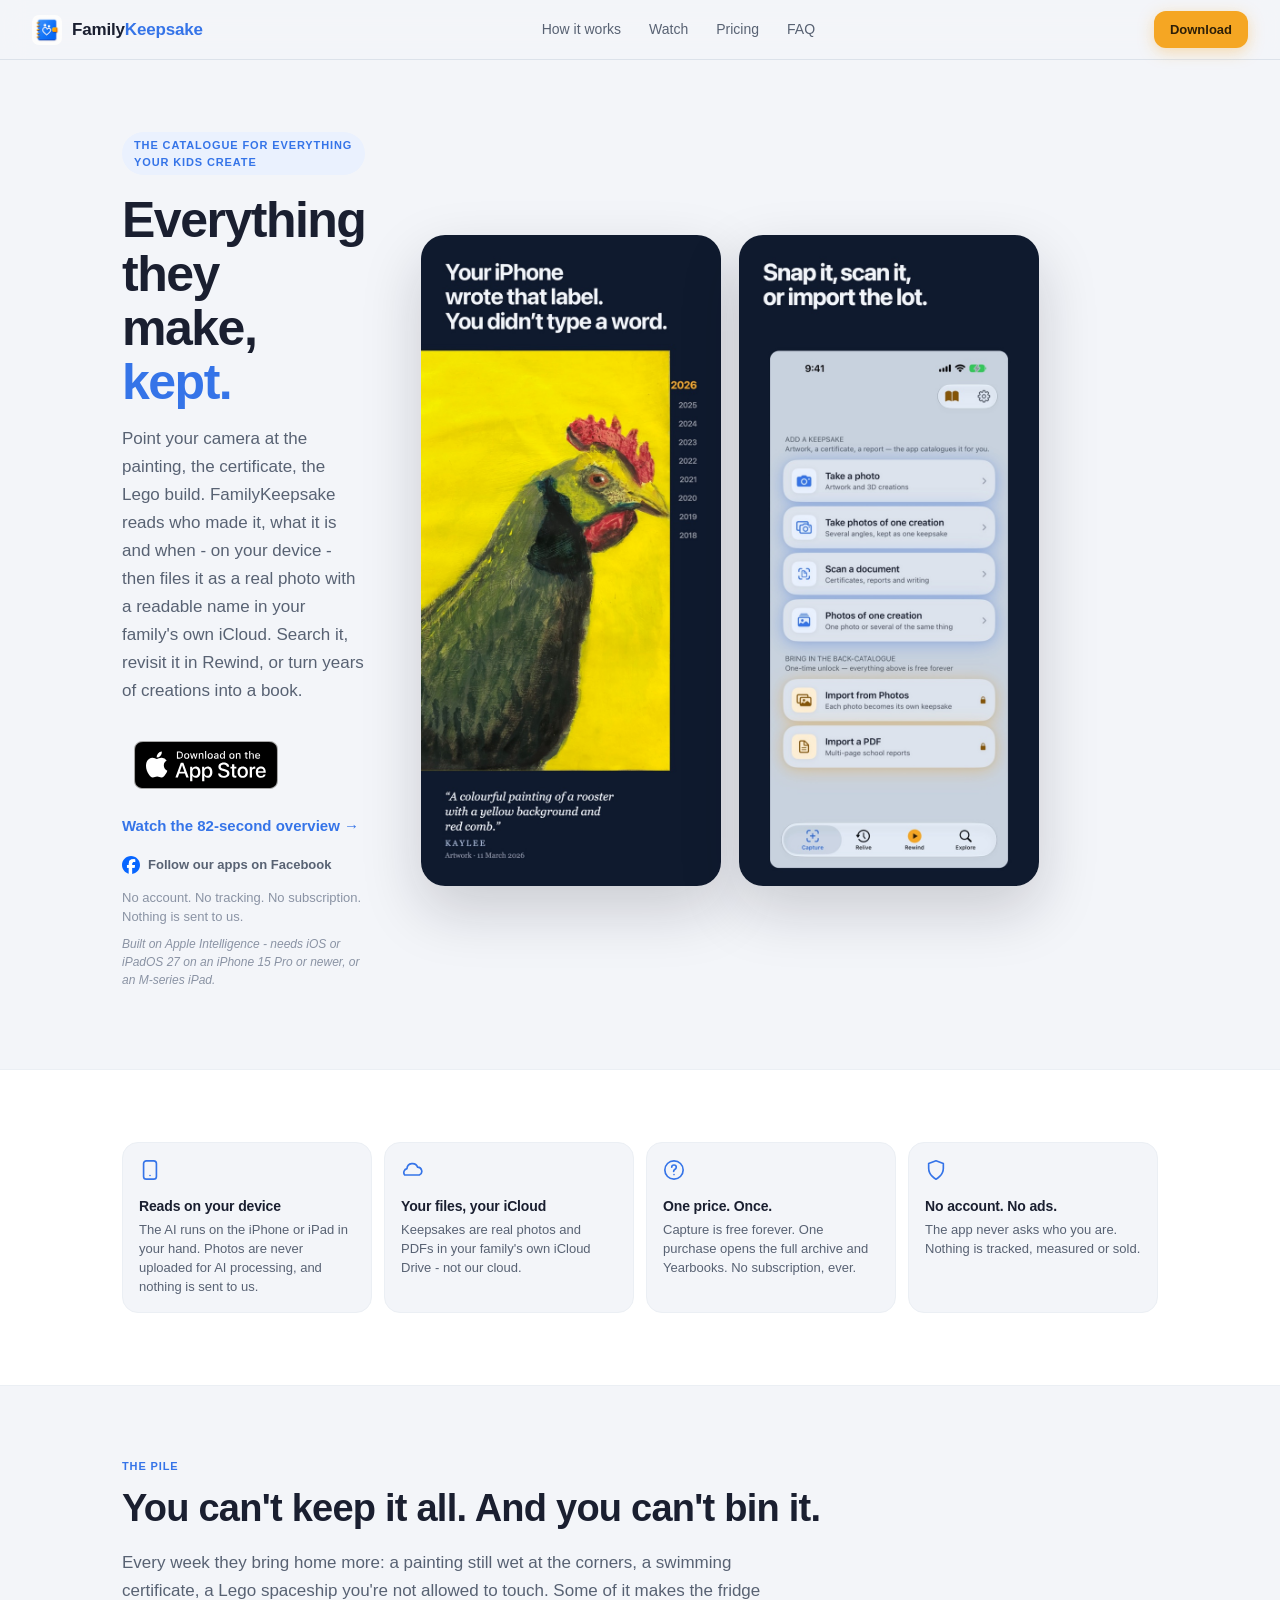
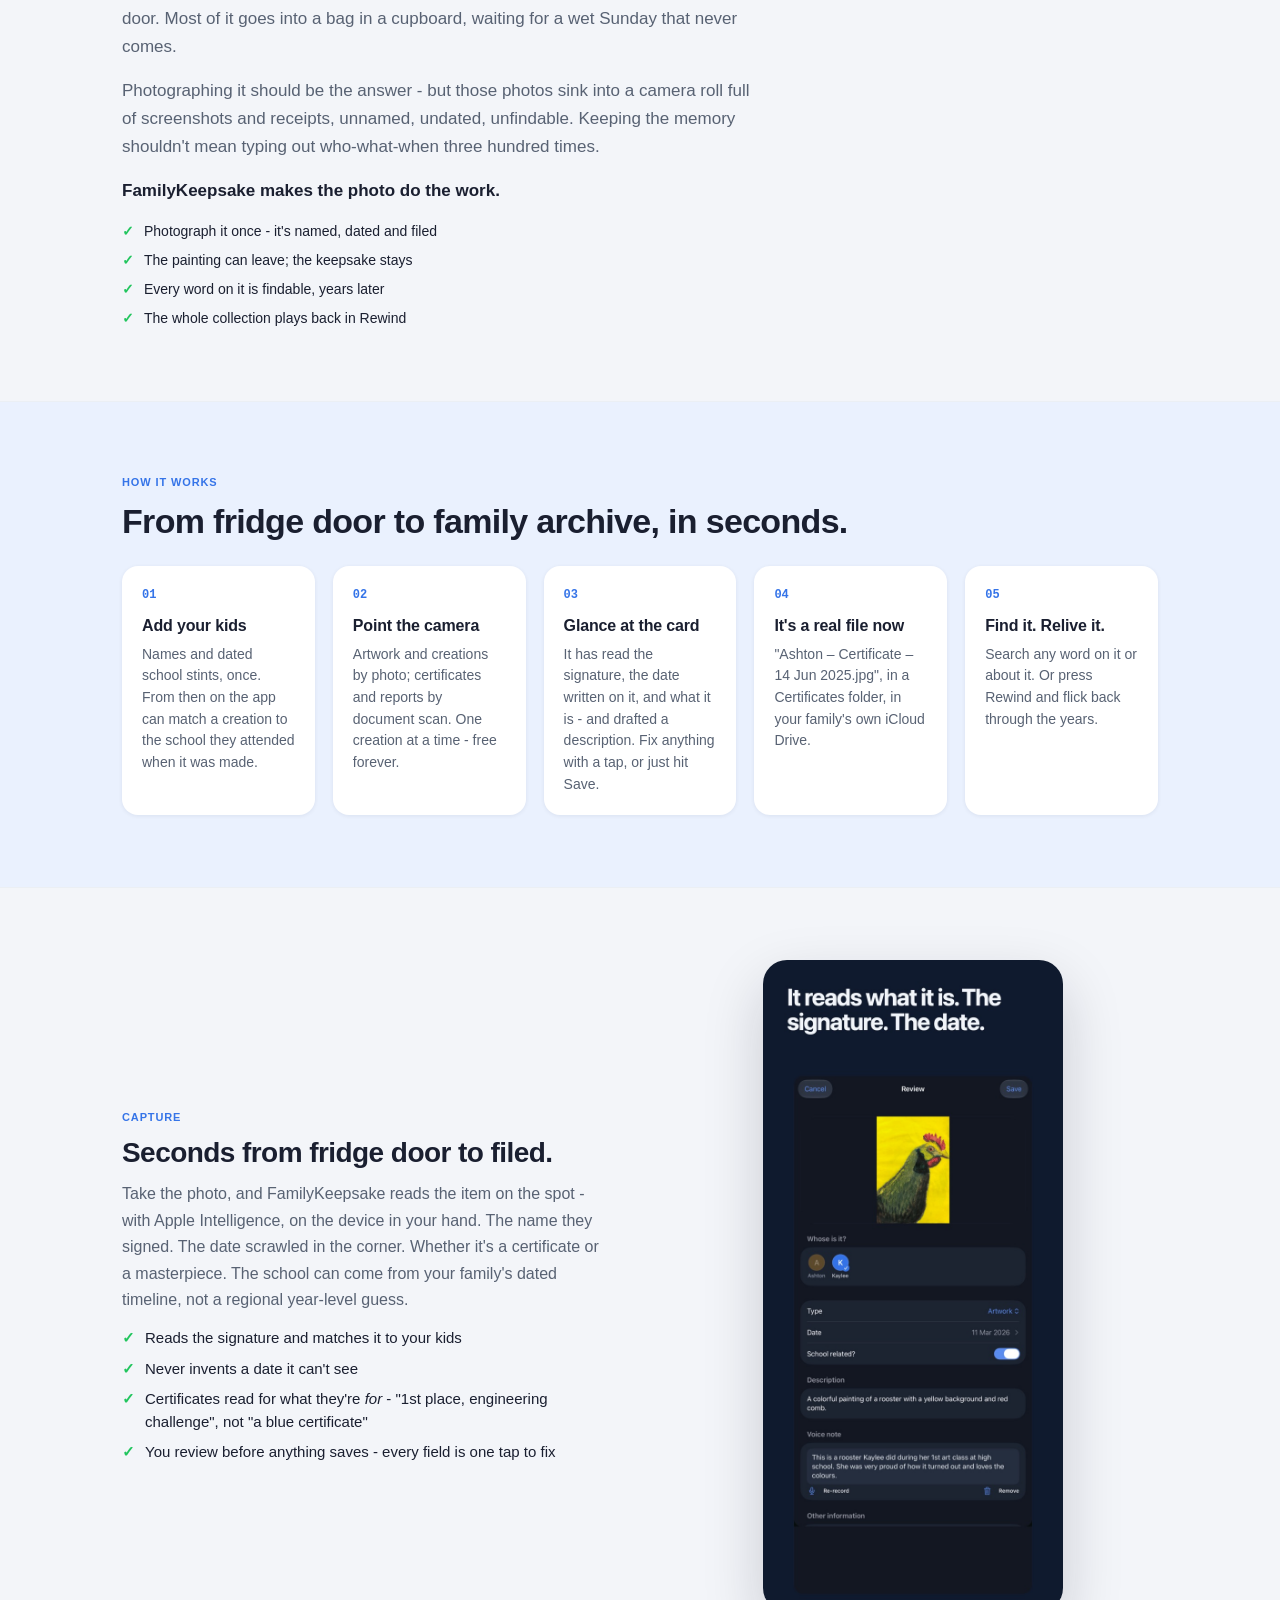
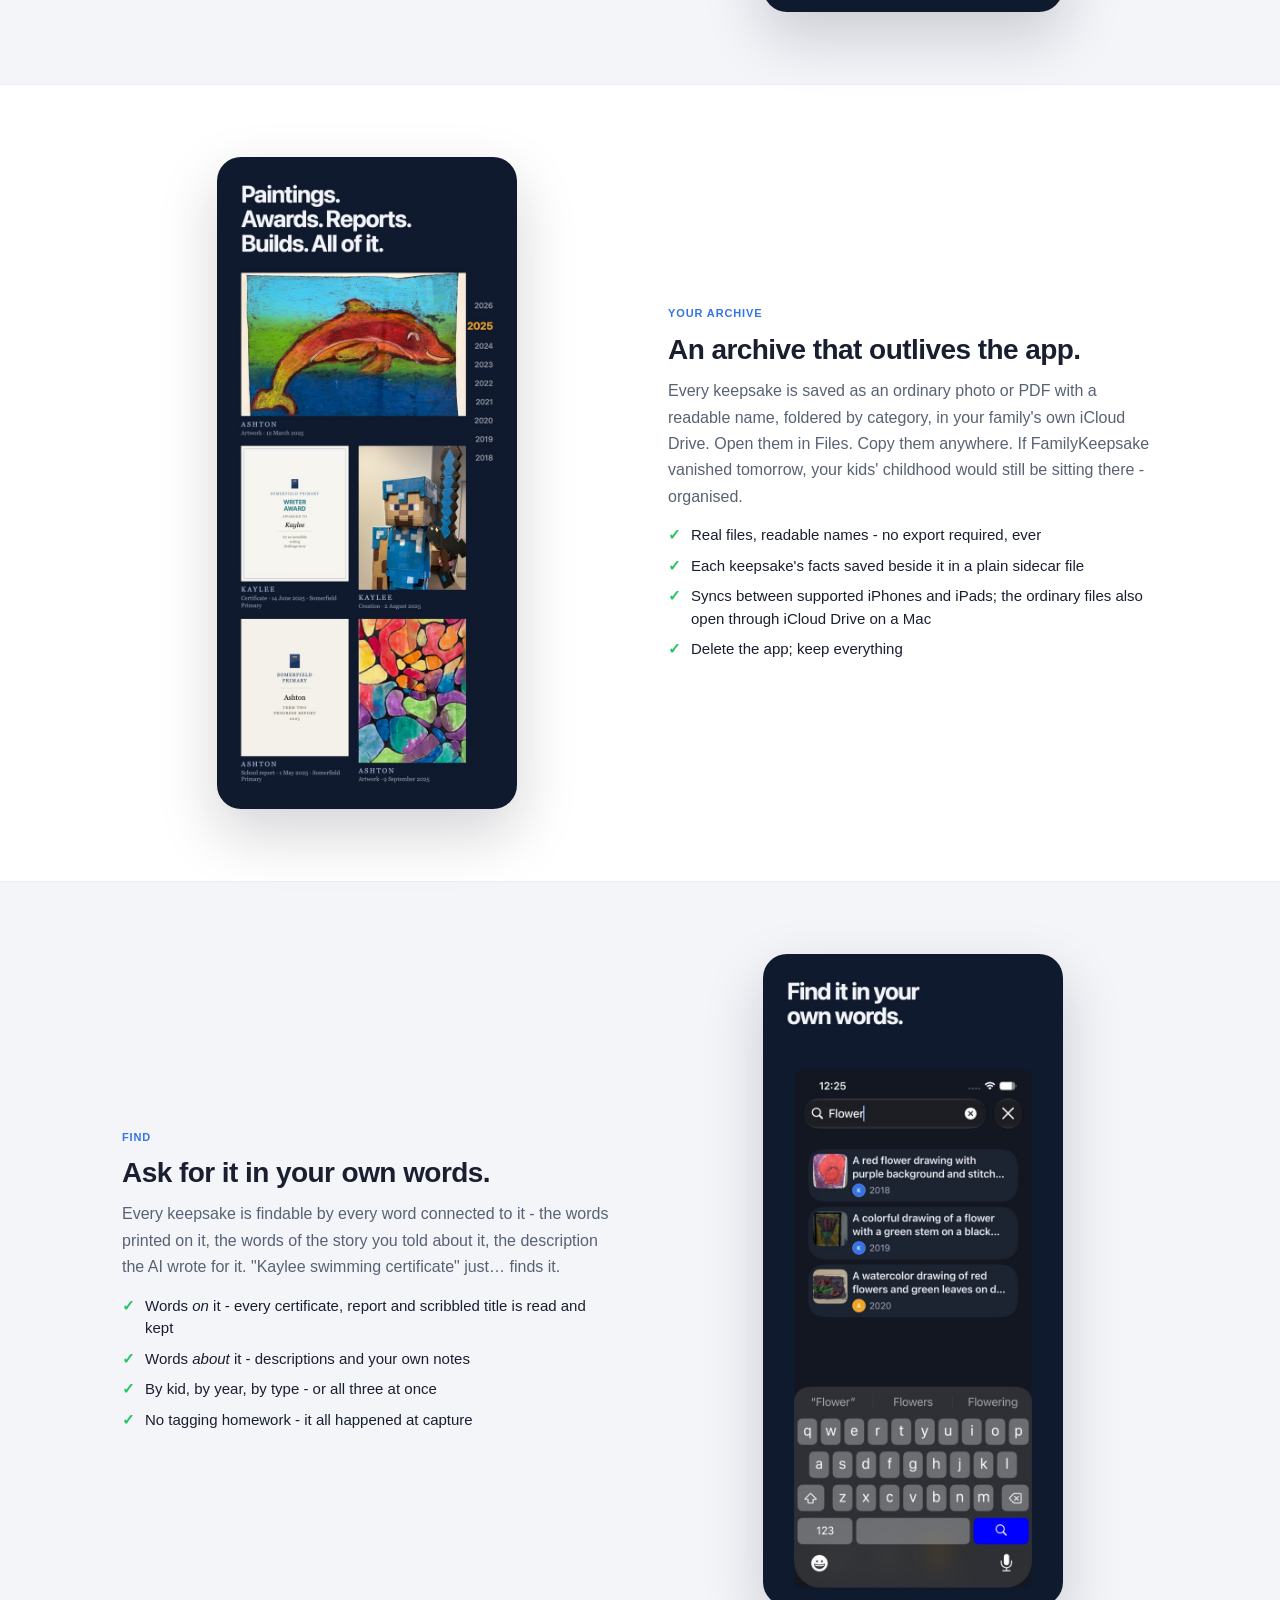
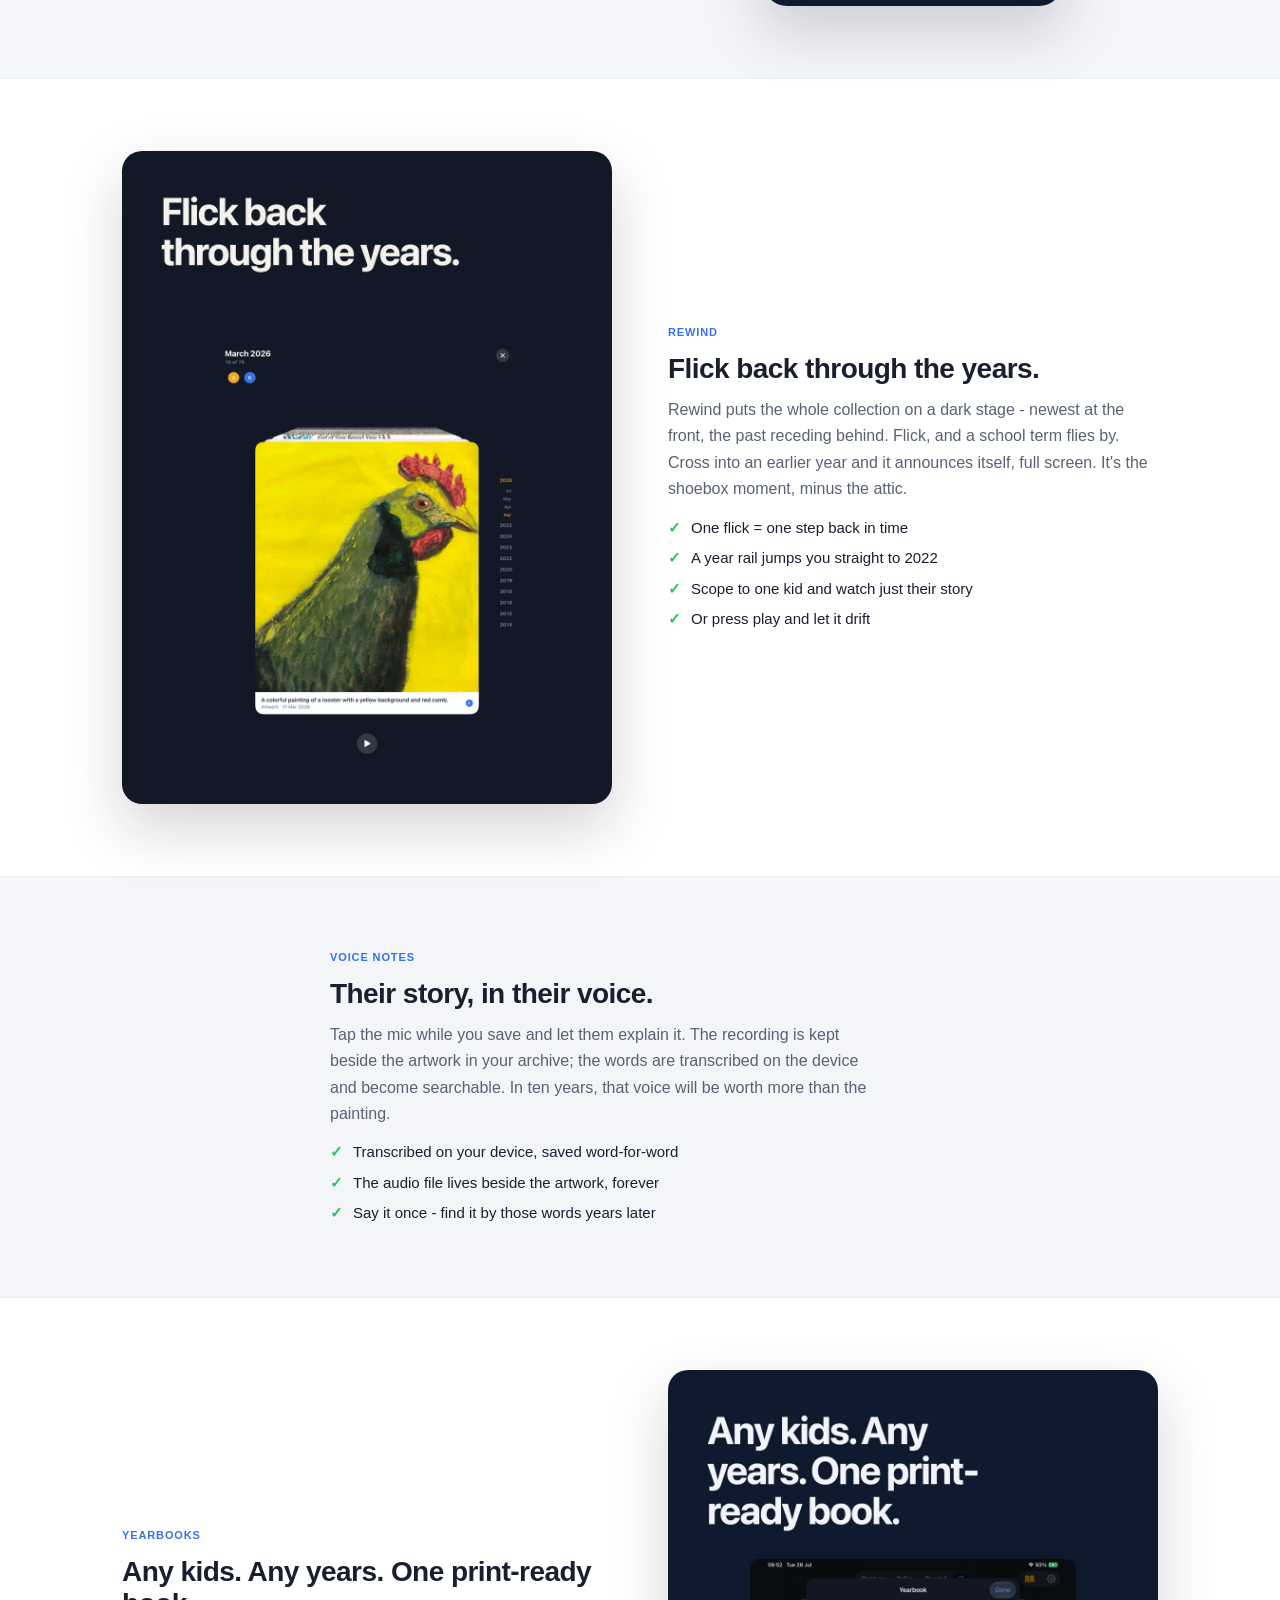
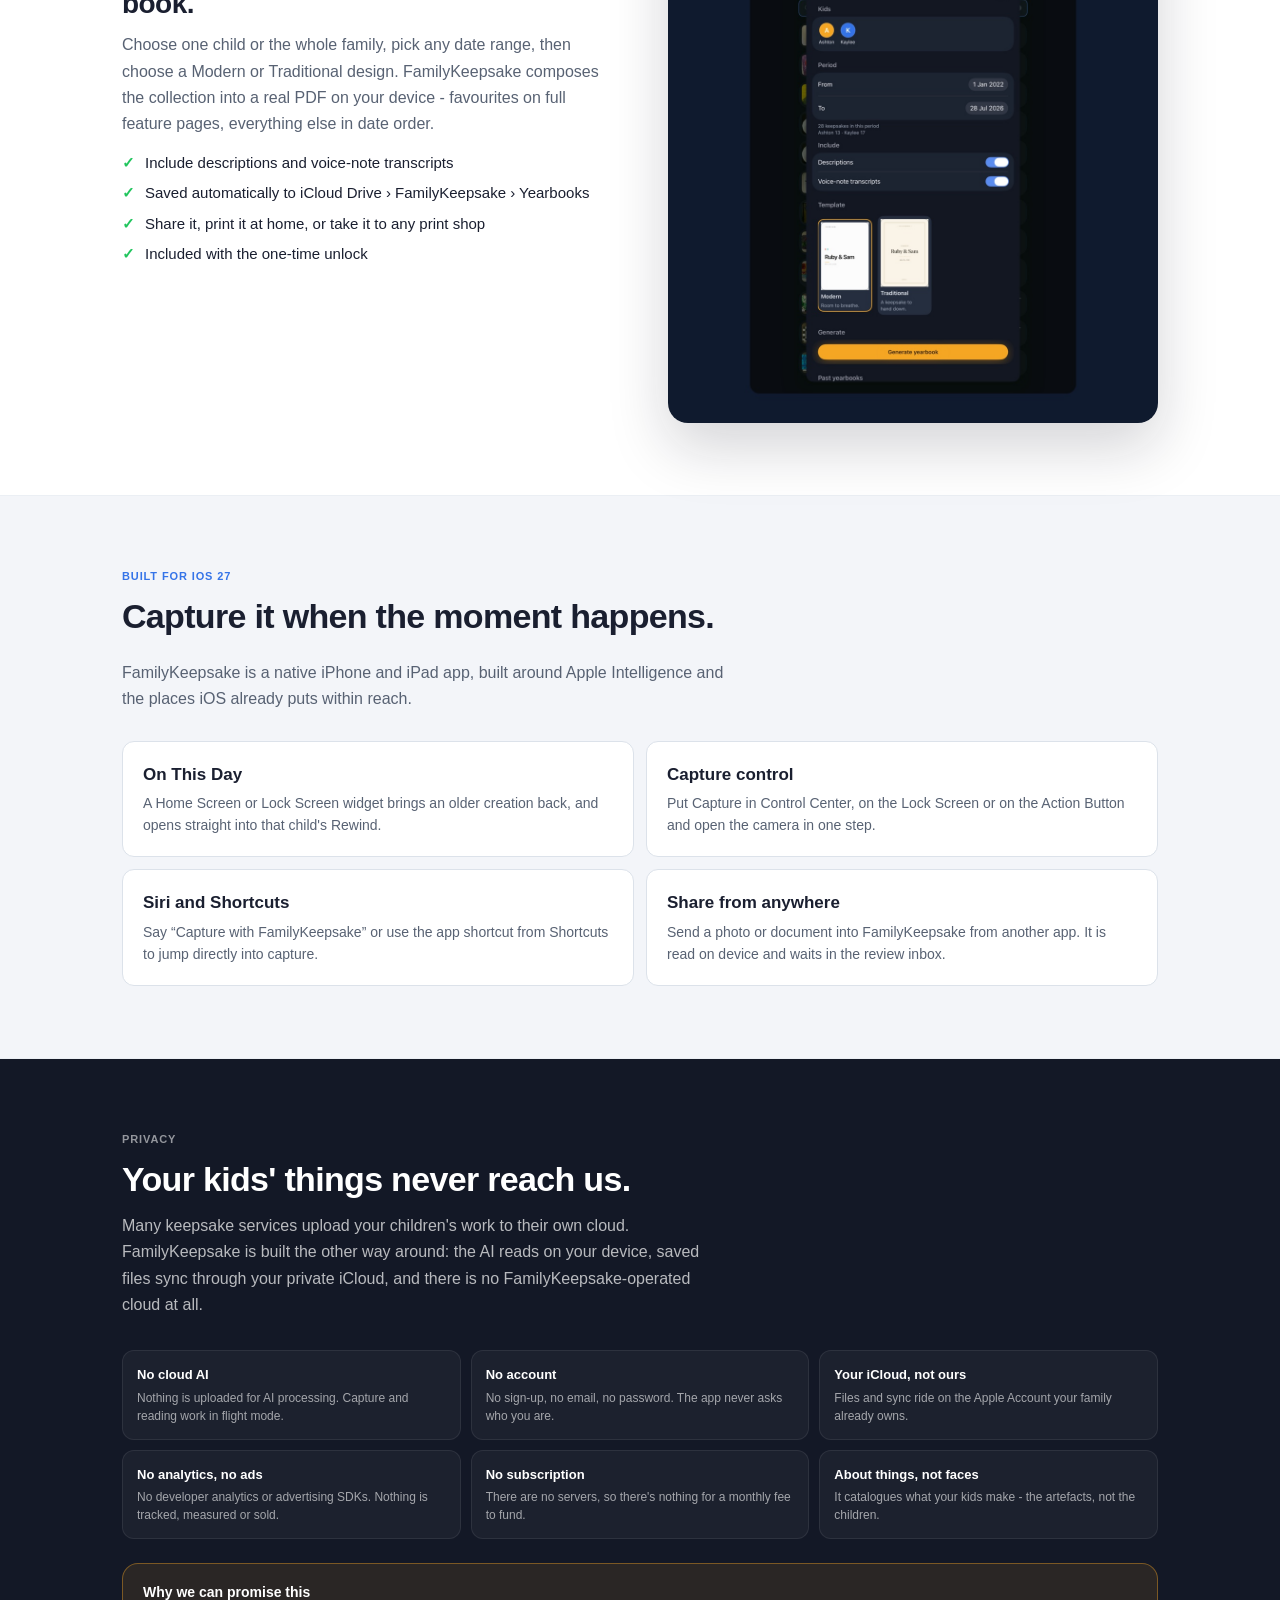
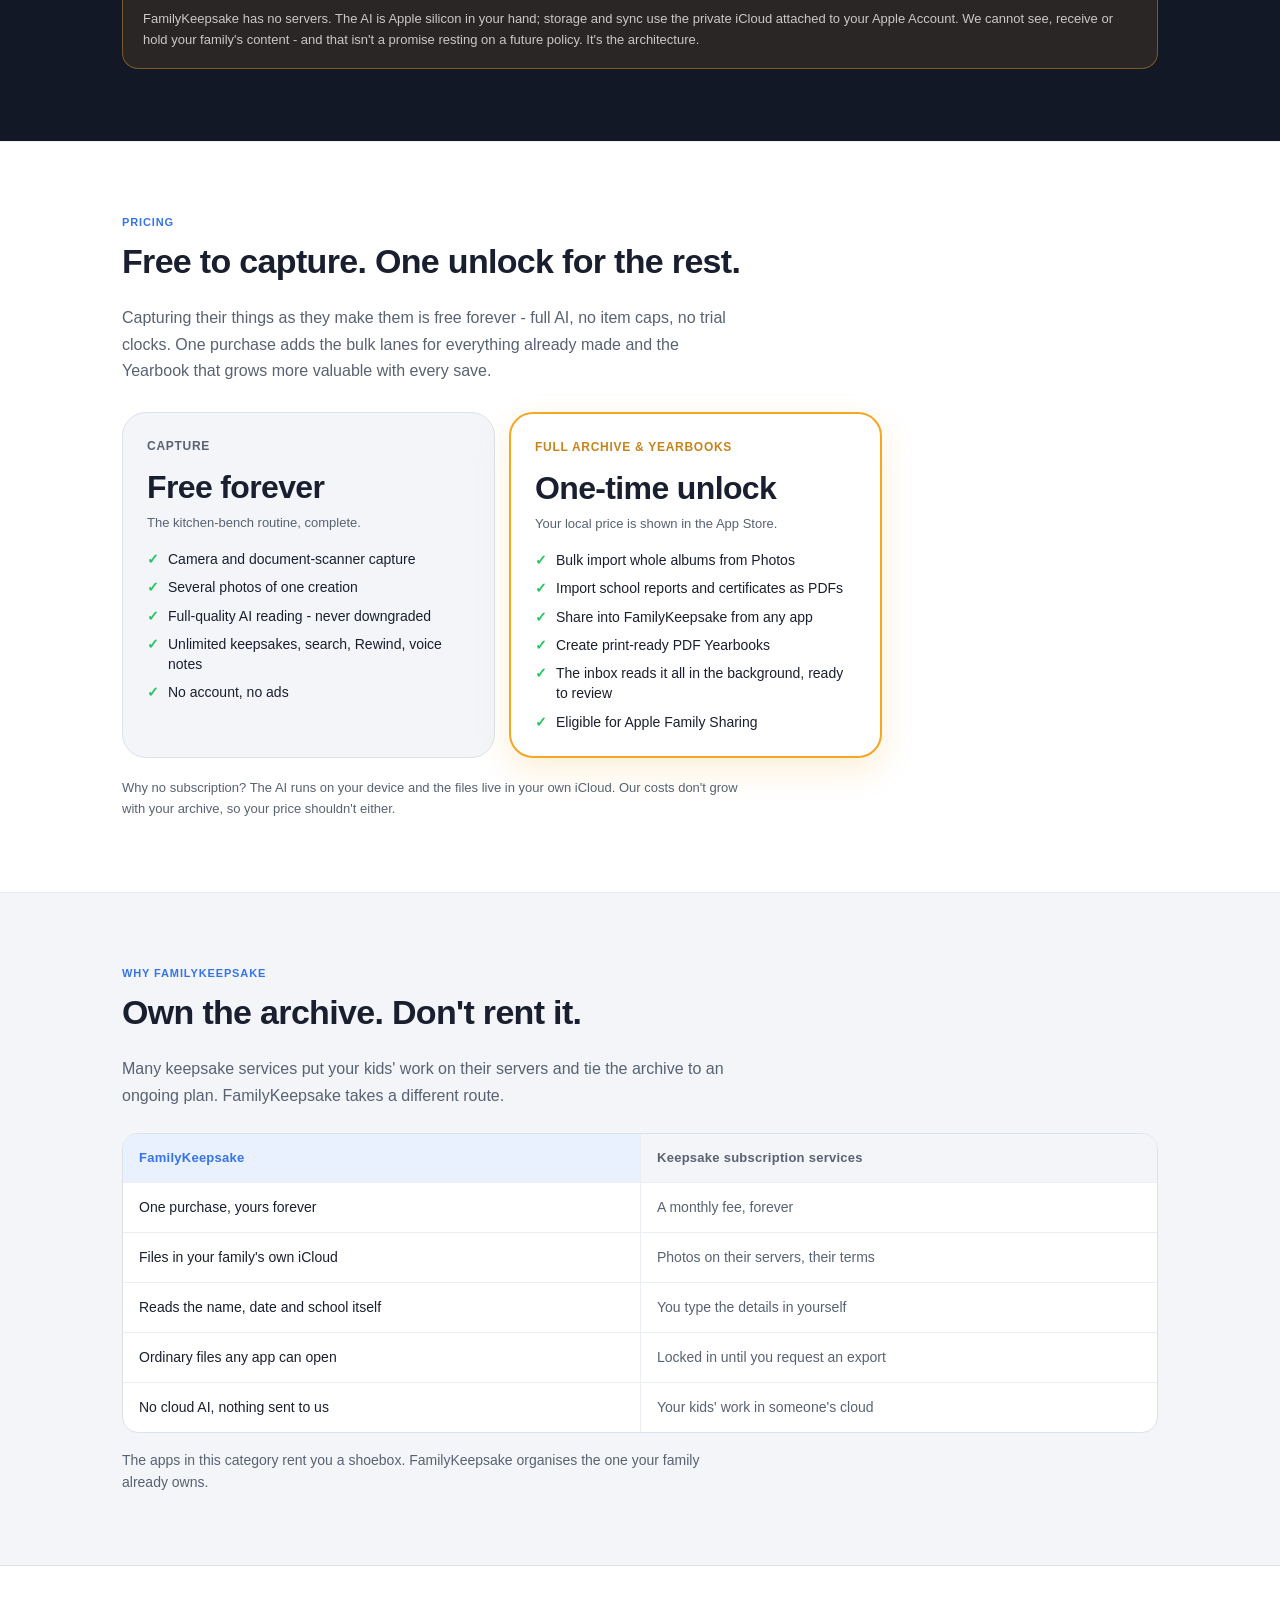
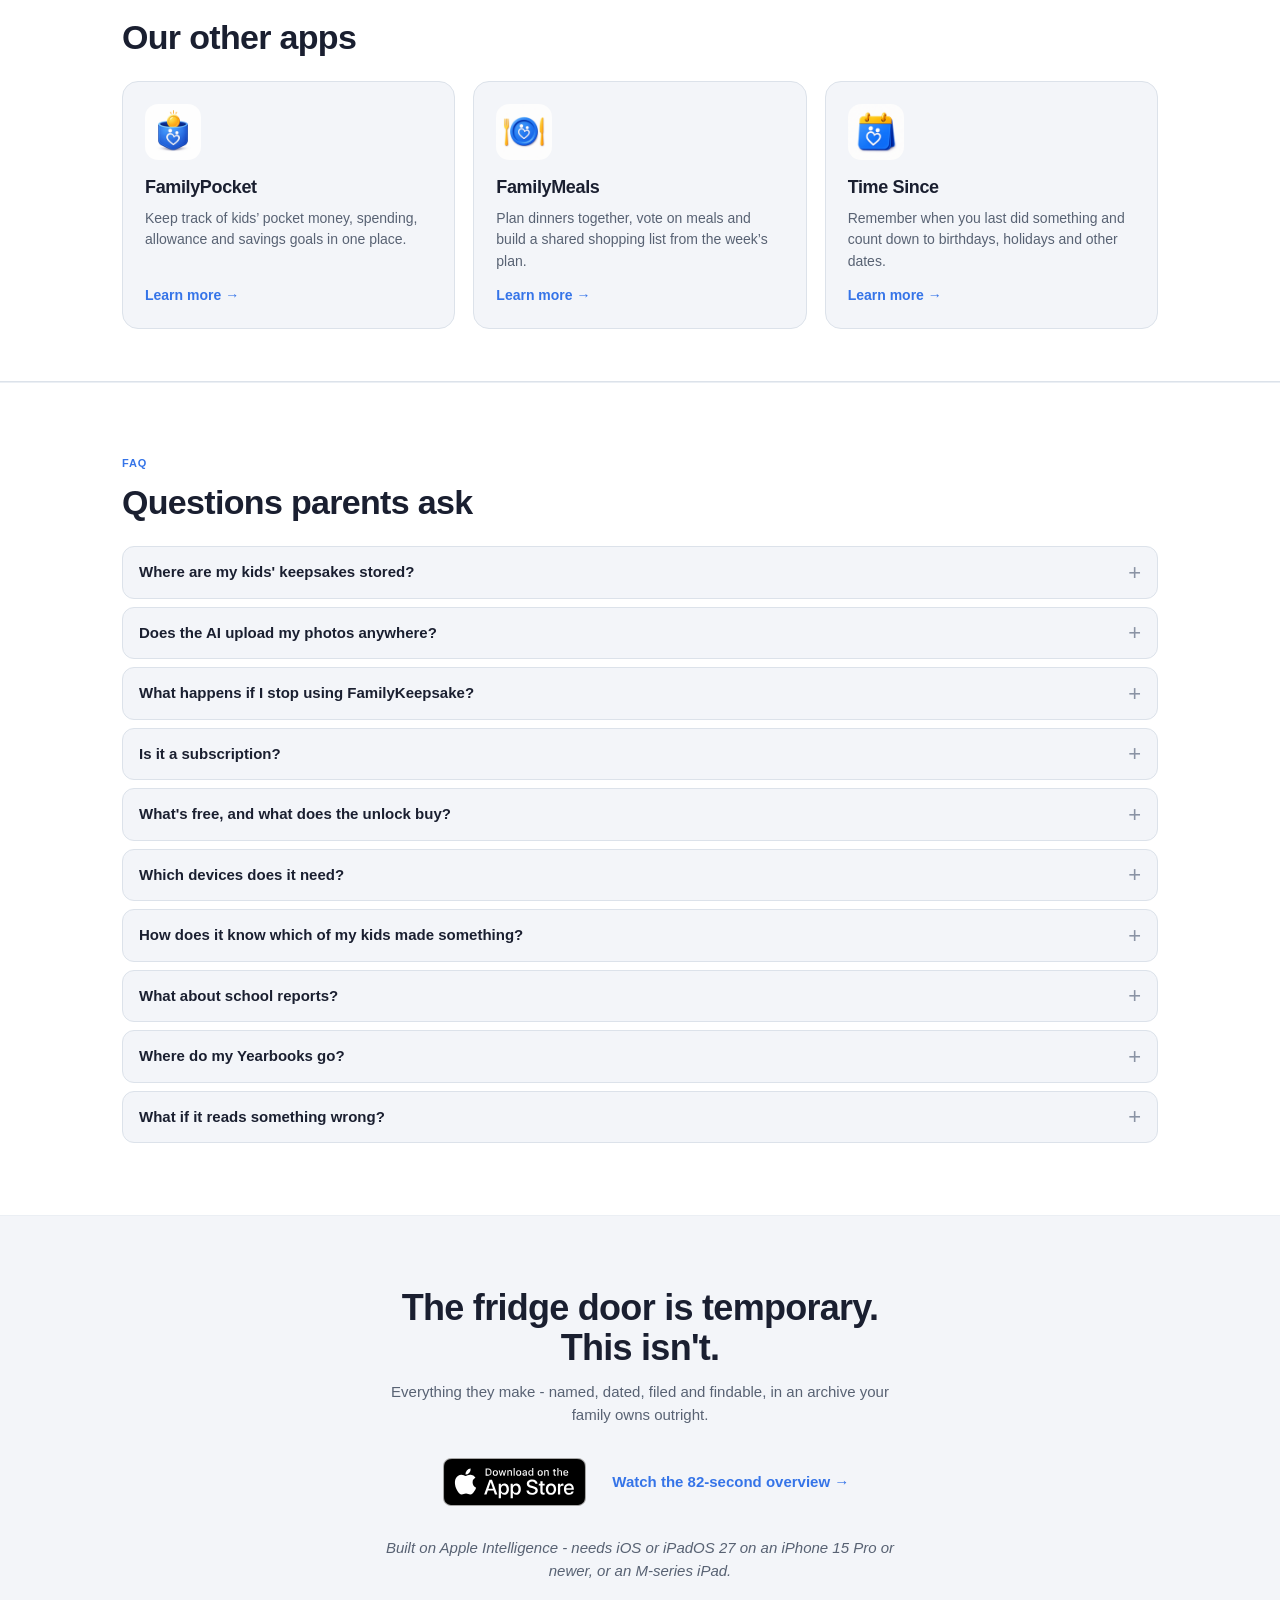
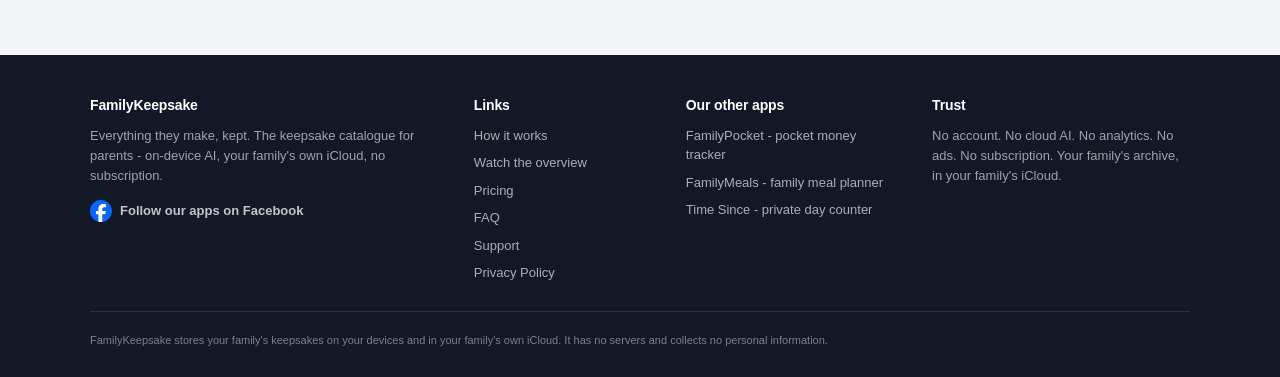
==== commit 158822c4: "Rename Days Since cross-promotion to Time Since" ====
--- a/index.html
+++ b/index.html
@@ -816,7 +816,7 @@
         <a class="other-app-card" href="https://www.dayssince.co.nz/">
           <img src="/images/other-apps/days-since.png" alt="" width="128" height="128" loading="lazy" decoding="async">
           <div class="other-app-copy">
-            <h3>Days Since</h3>
+            <h3>Time Since</h3>
             <p>Remember when you last did something and count down to birthdays, holidays and other dates.</p>
             <span class="other-app-link">Learn more <span aria-hidden="true">→</span></span>
           </div>
@@ -922,7 +922,7 @@
       <ul>
         <li><a href="https://www.familypocket.co.nz/">FamilyPocket - pocket money tracker</a></li>
         <li><a href="https://www.familymeals.co.nz/">FamilyMeals - family meal planner</a></li>
-        <li><a href="https://www.dayssince.co.nz/">Days Since - private day counter</a></li>
+        <li><a href="https://www.dayssince.co.nz/">Time Since - private day counter</a></li>
       </ul>
     </div>
     <div class="footer-col">
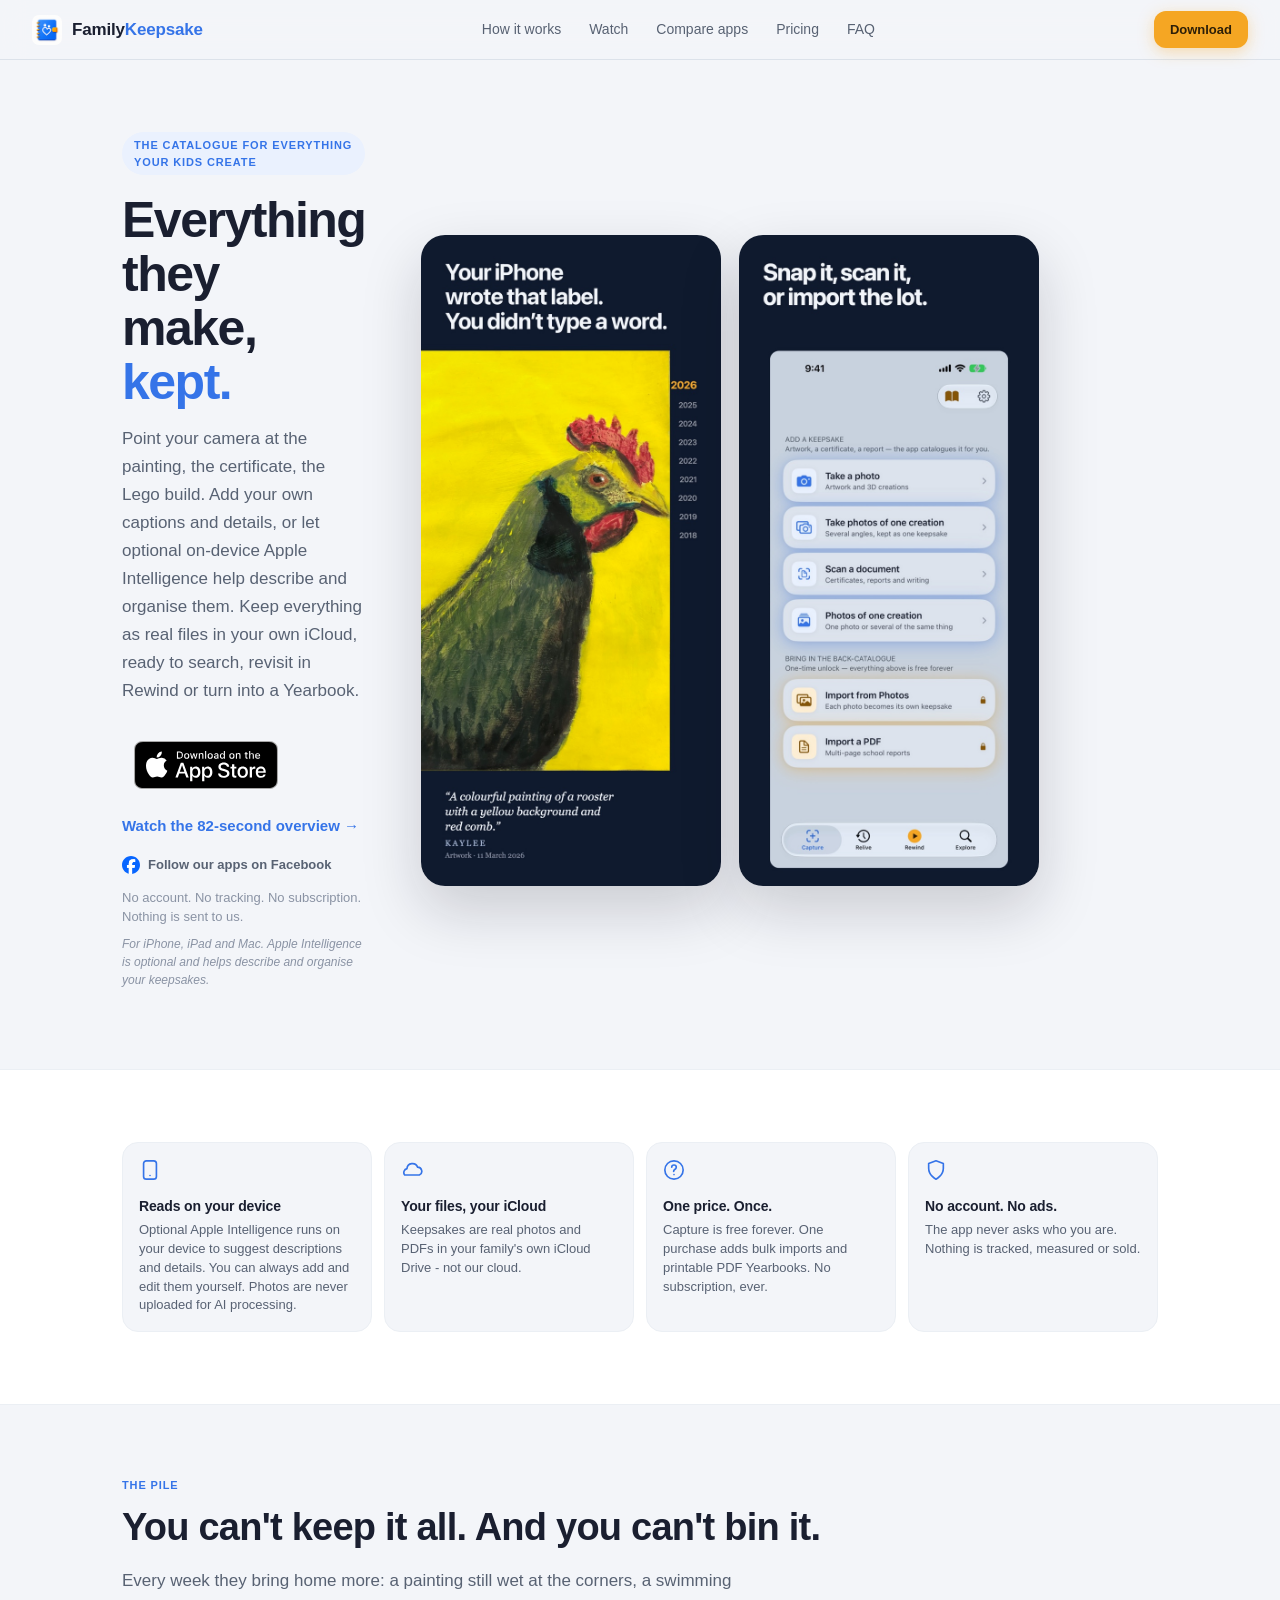
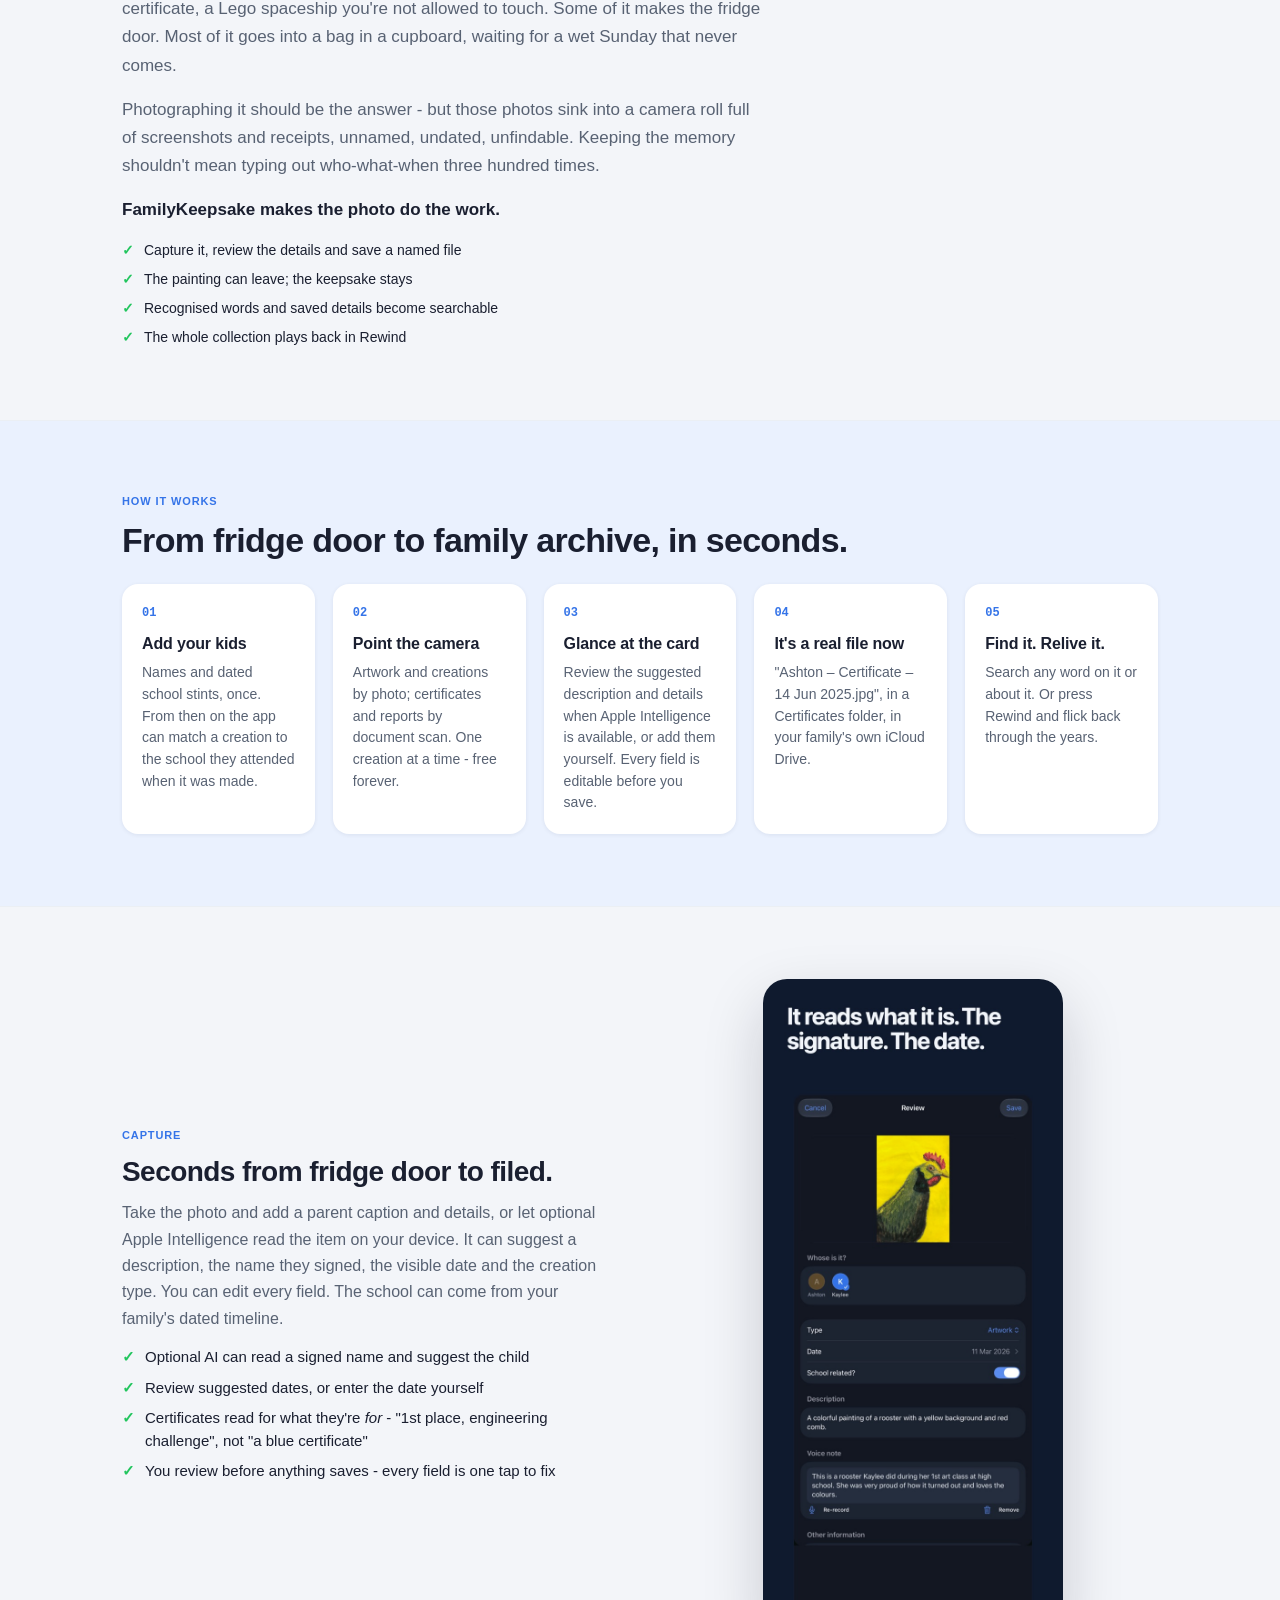
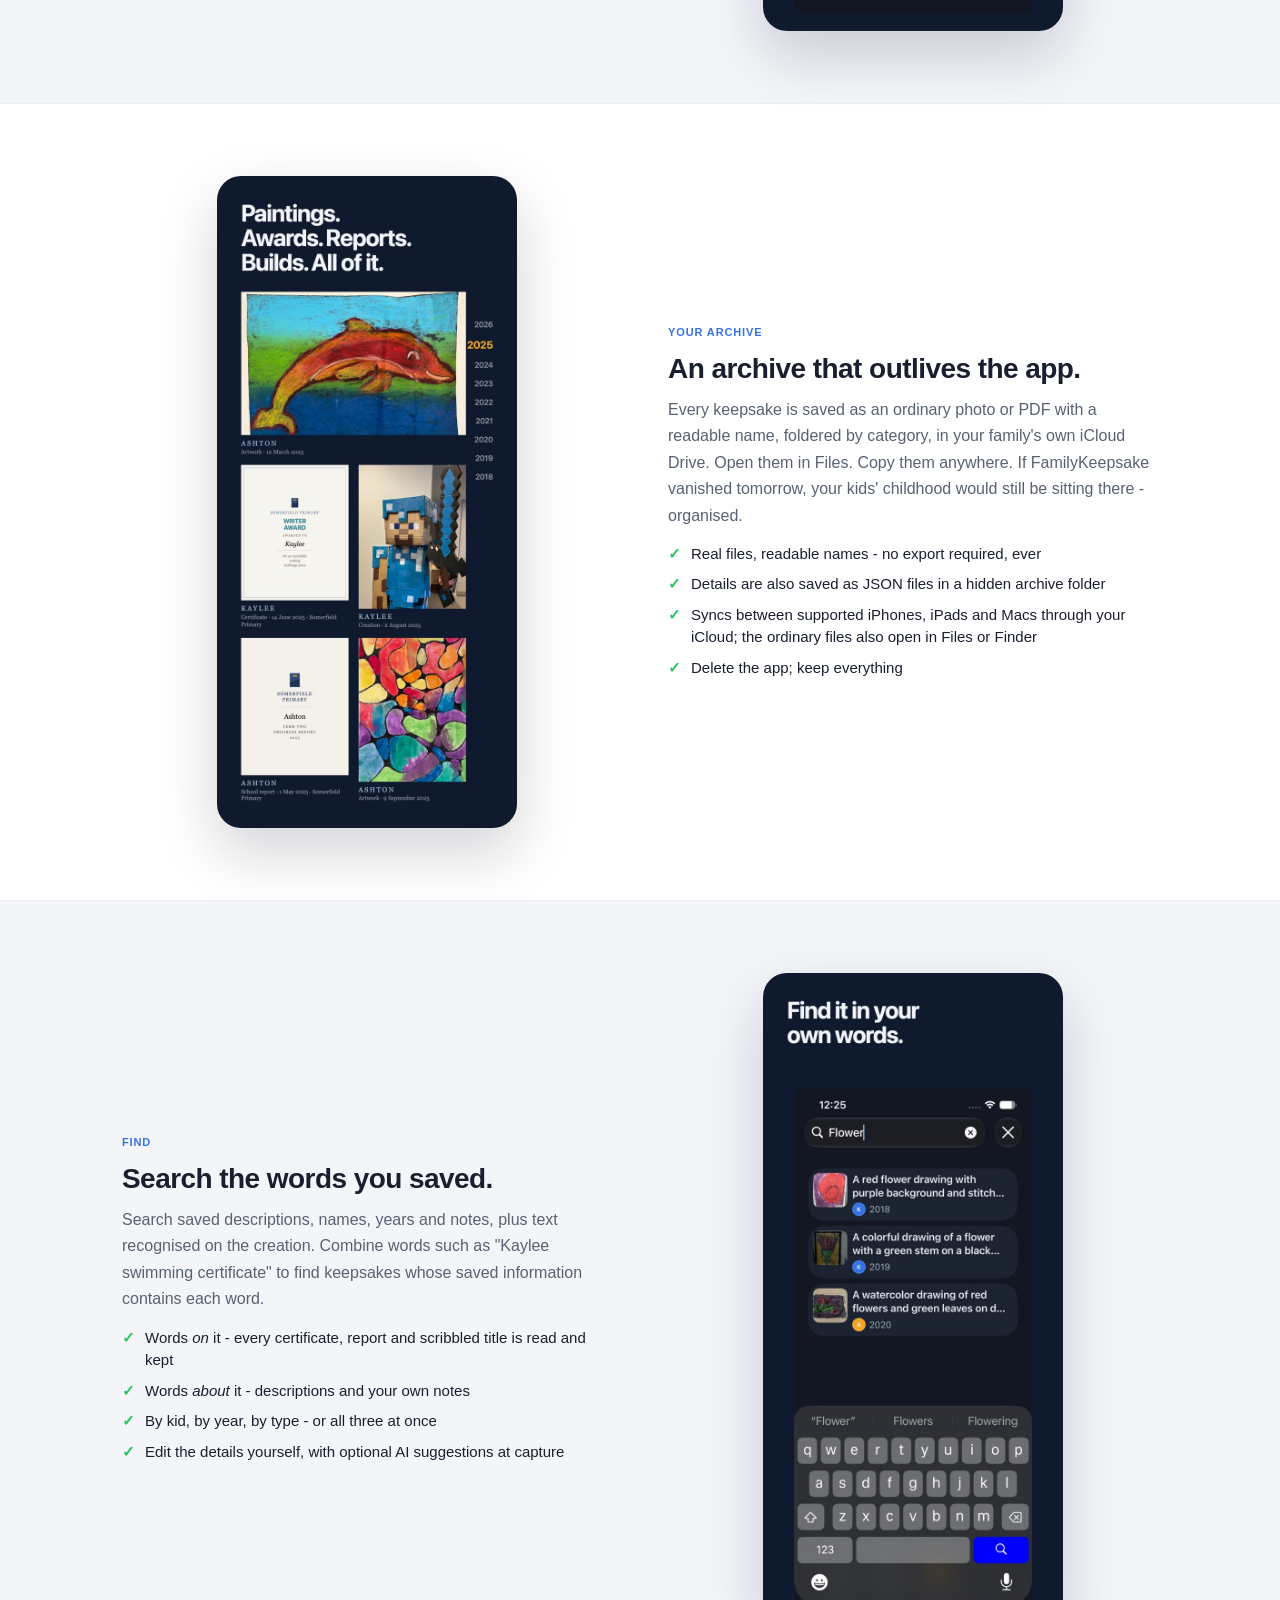
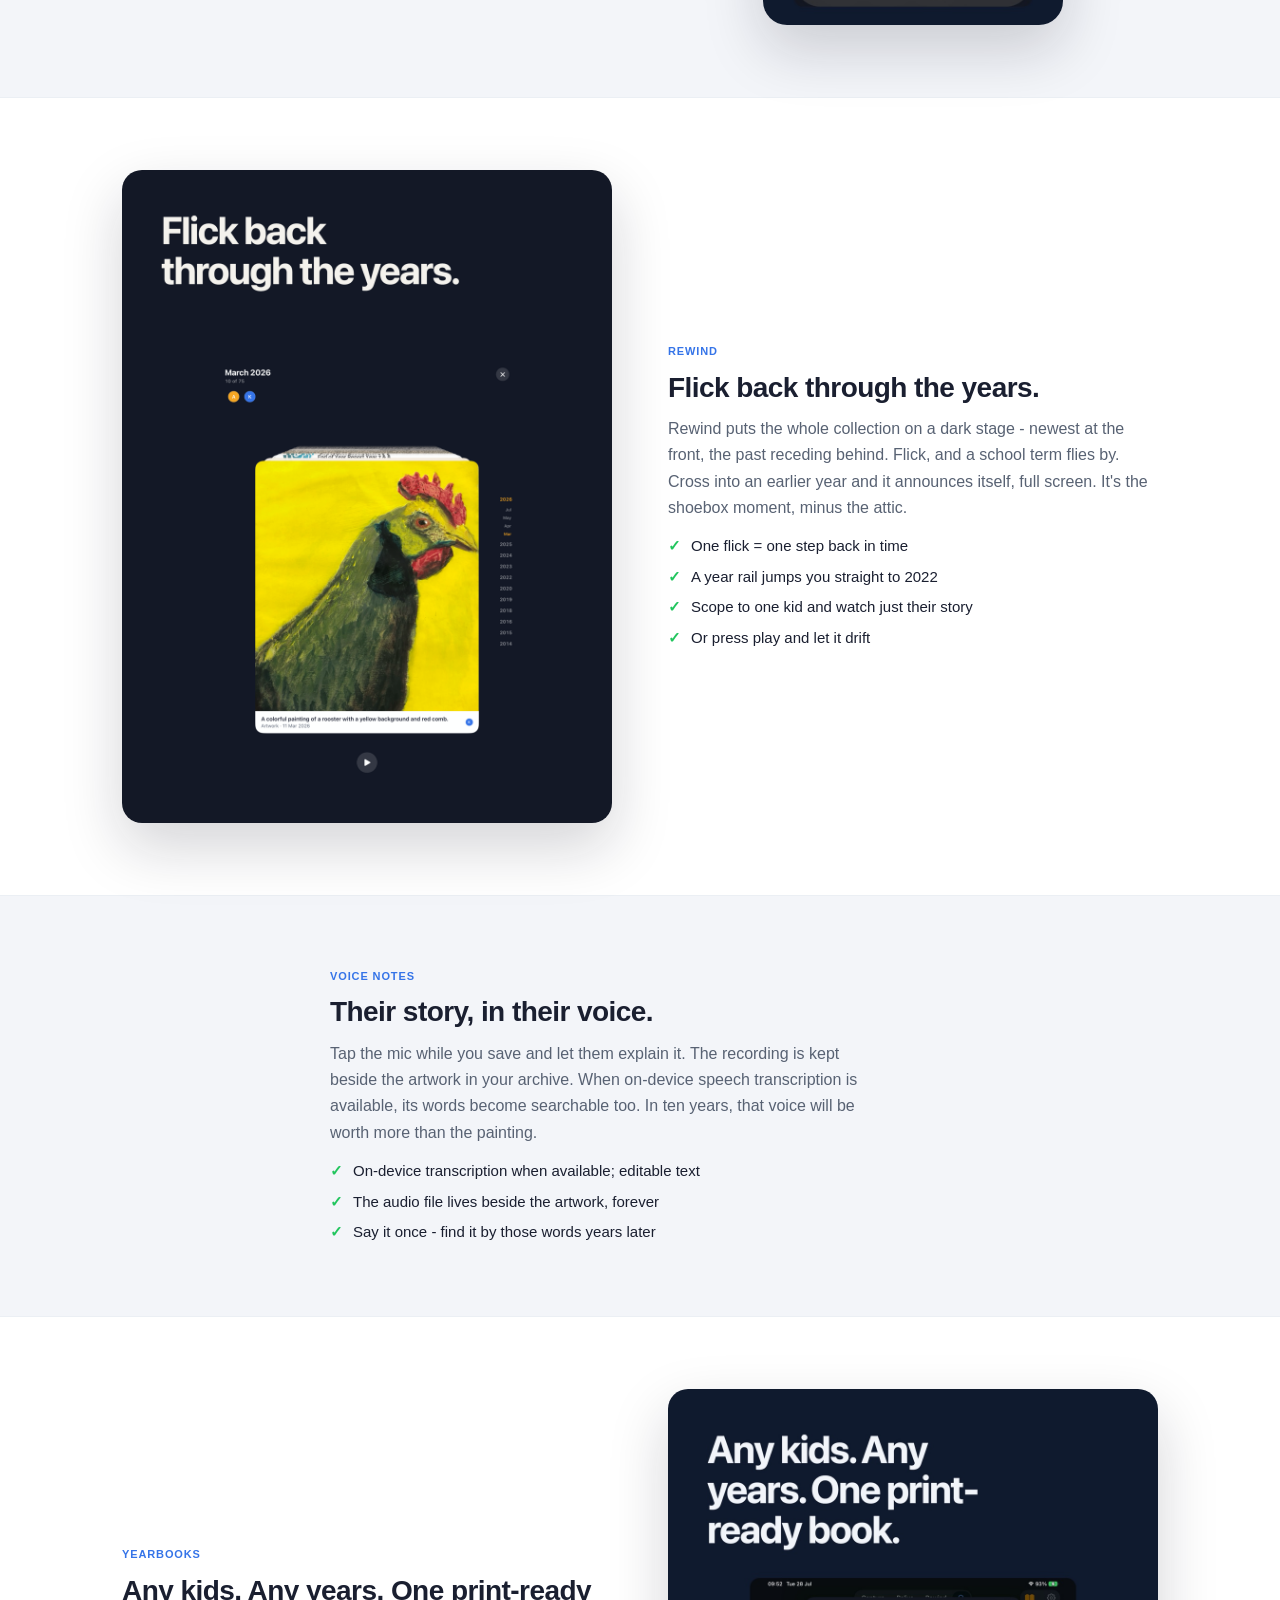
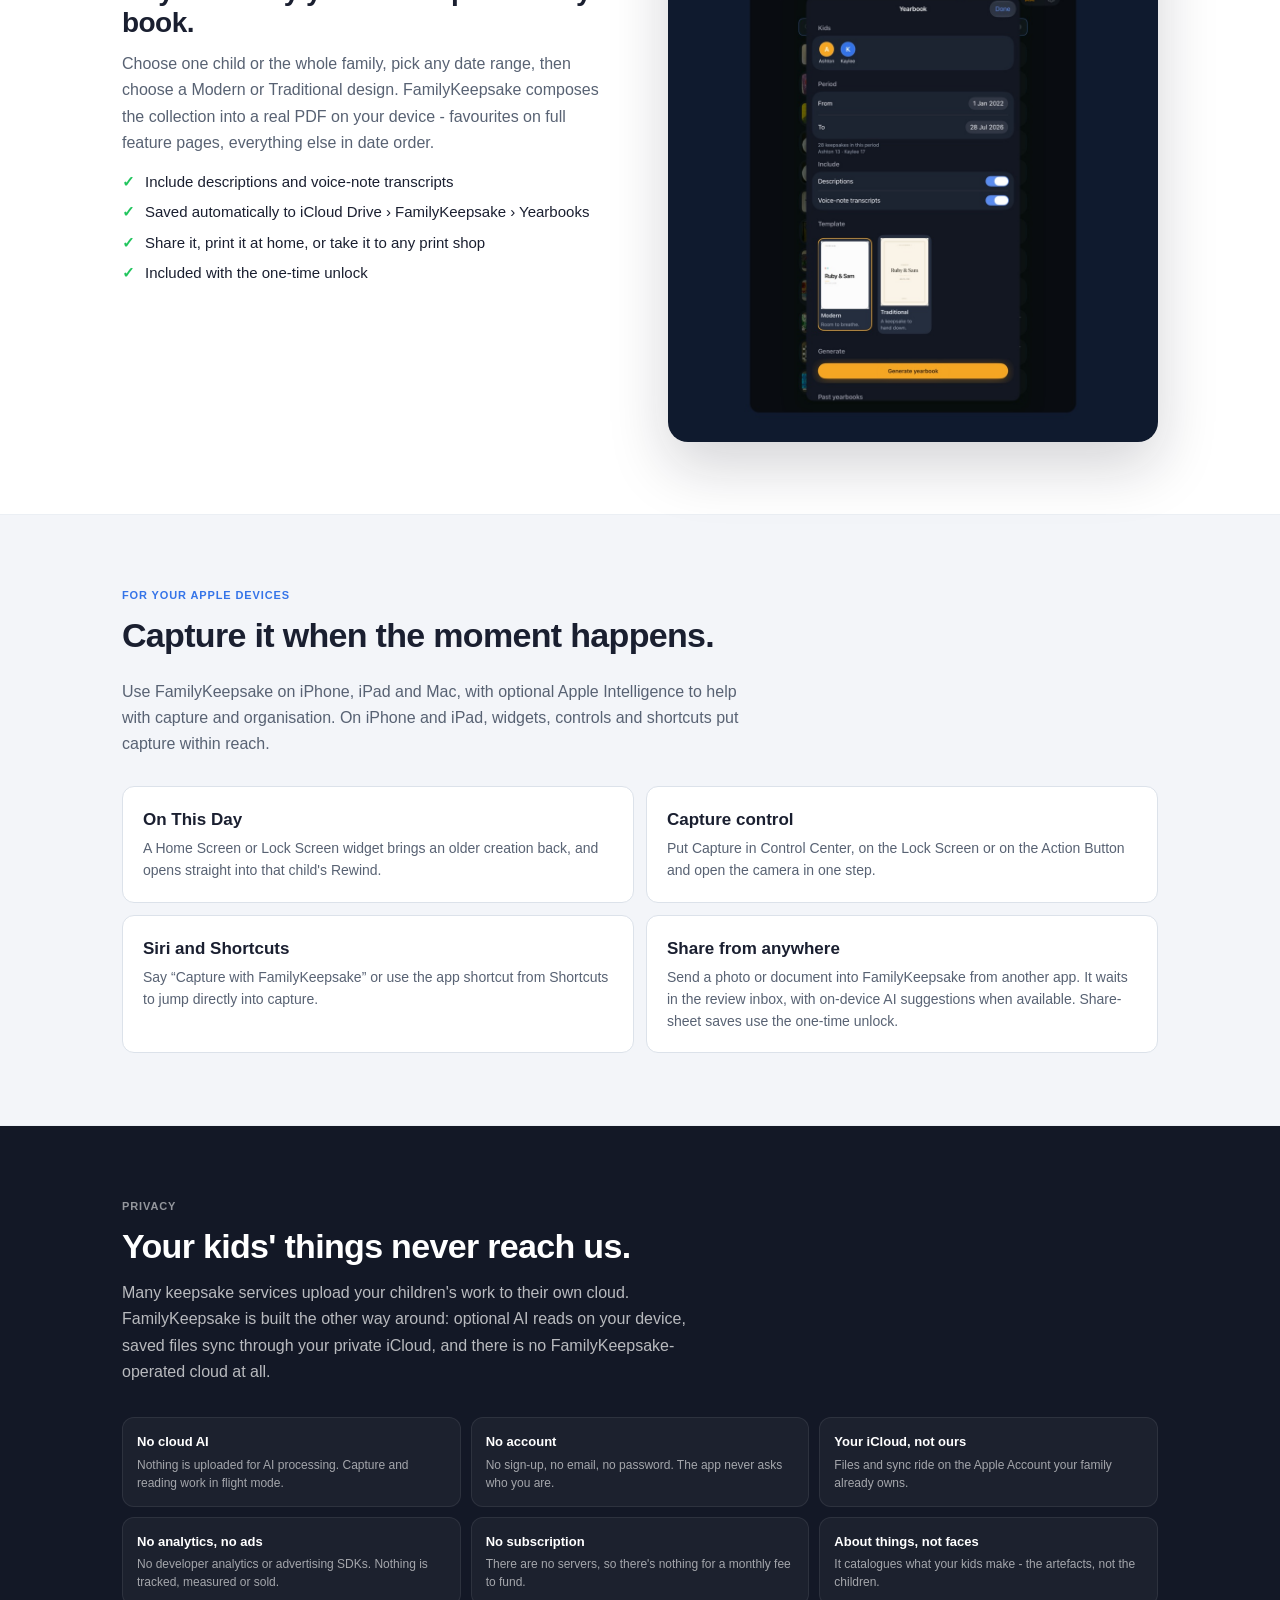
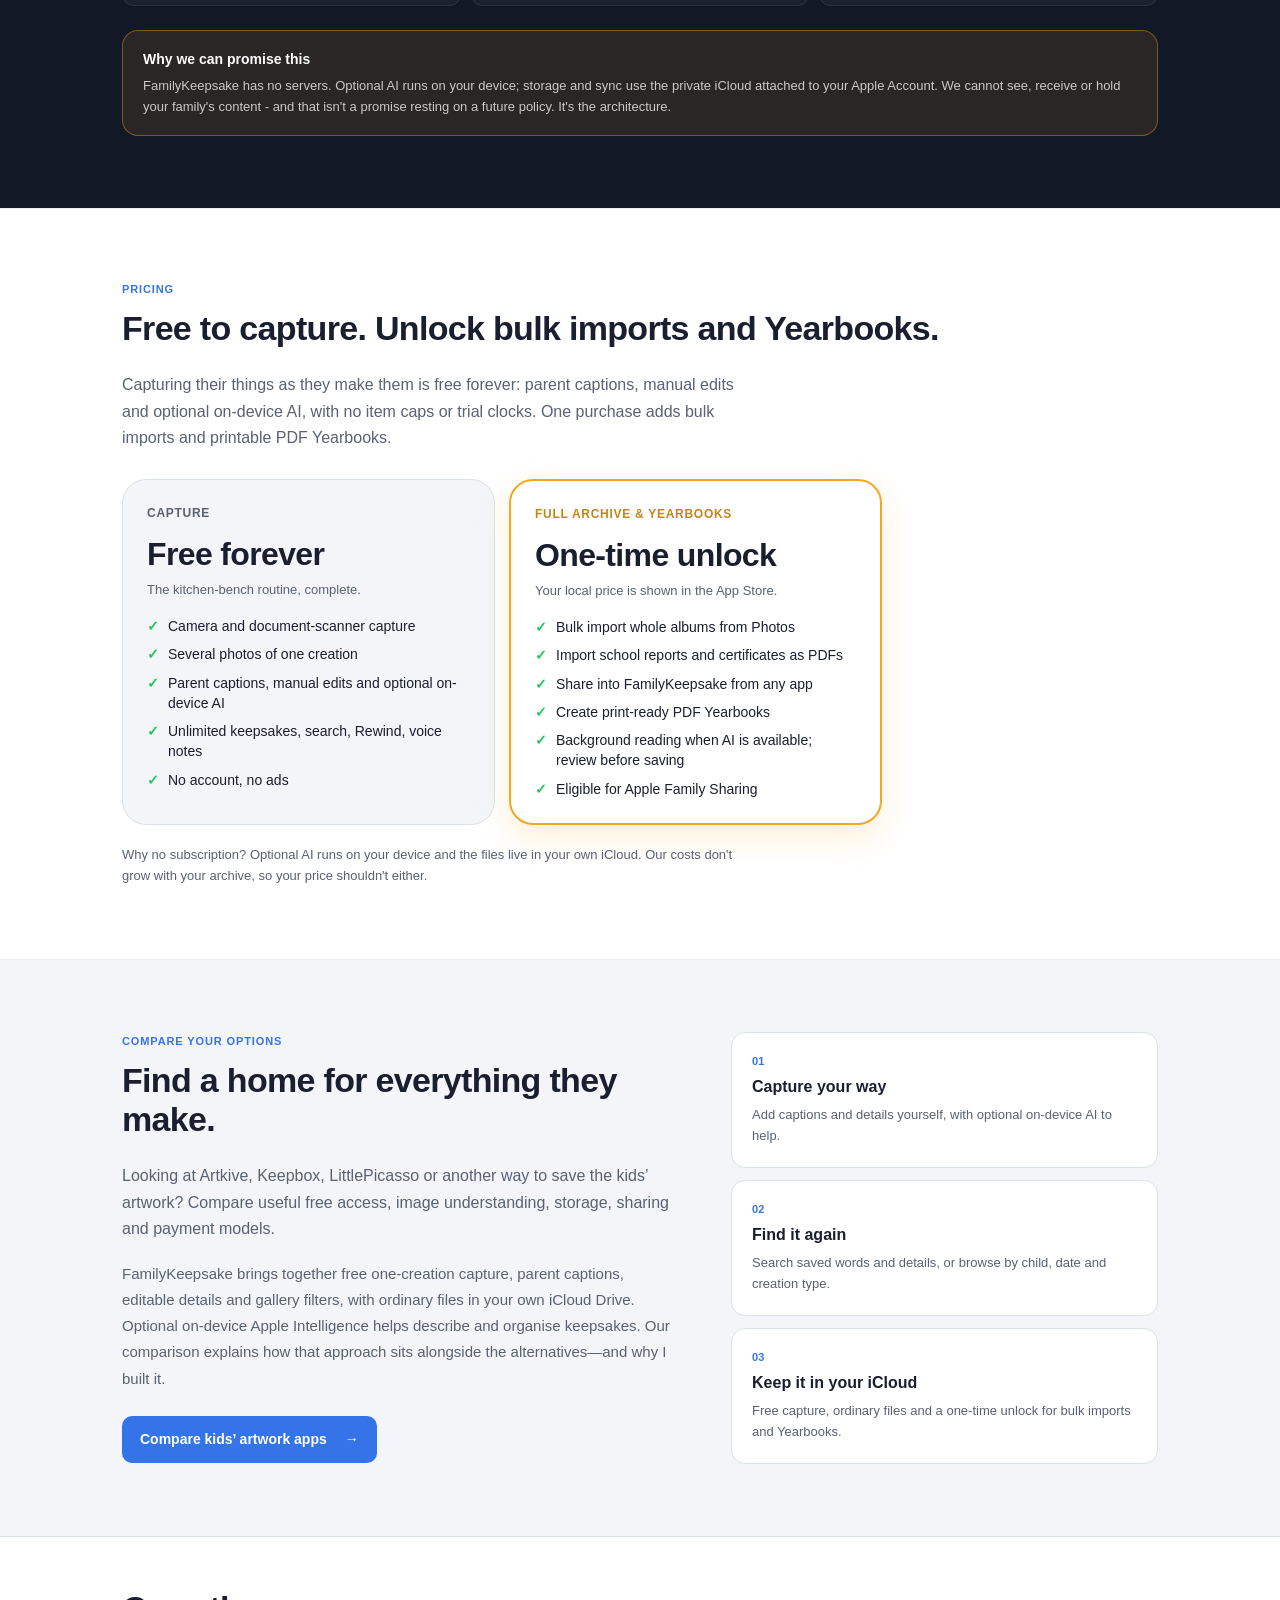
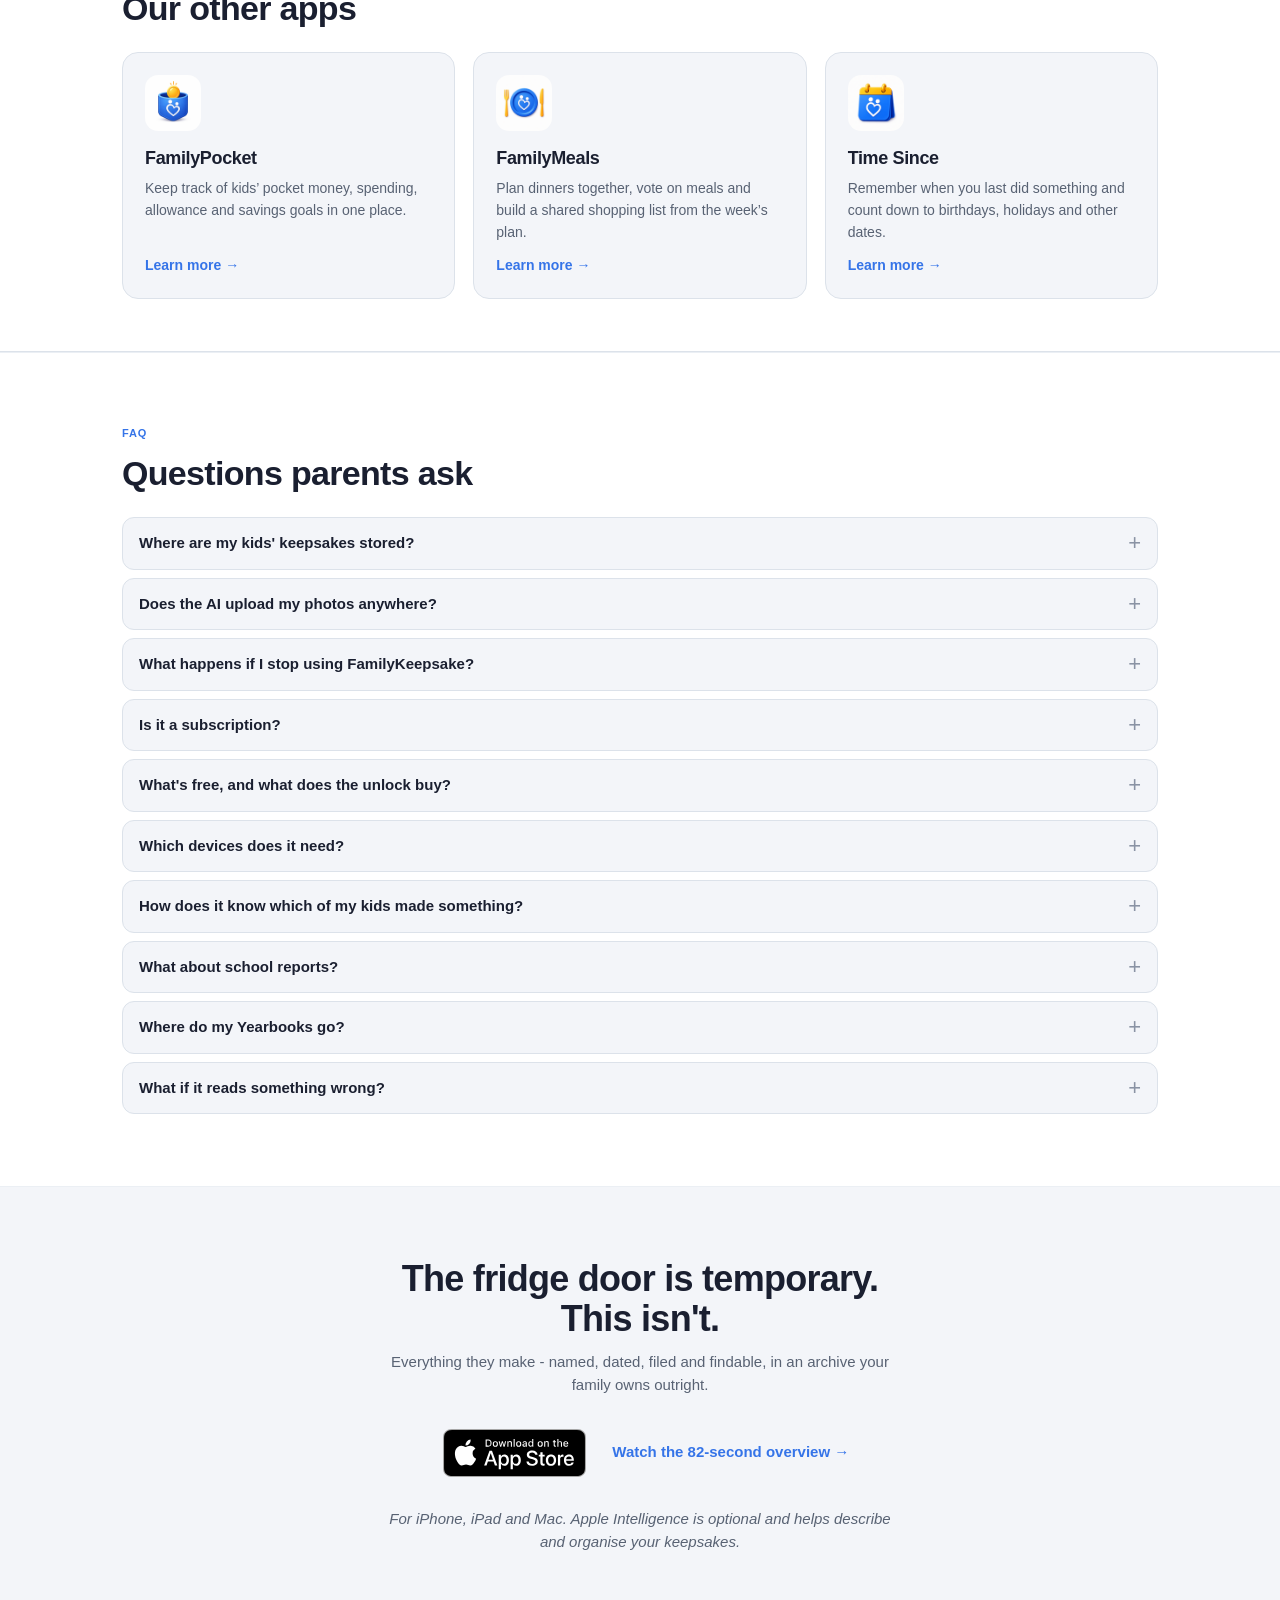
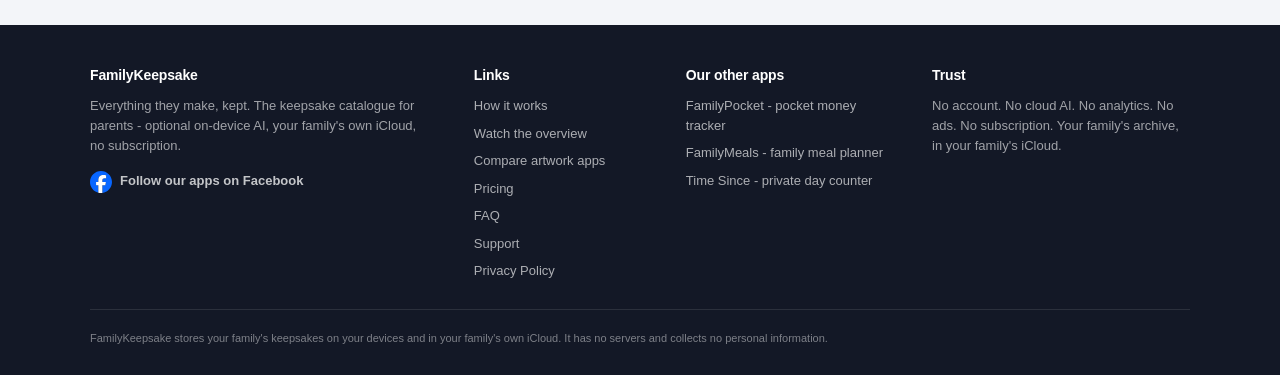
==== commit 2a8c9ad0: "Publish kids artwork app comparison and align product copy" ====
--- a/index.html
+++ b/index.html
@@ -4,9 +4,9 @@
   <meta charset="UTF-8" />
   <meta name="viewport" content="width=device-width, initial-scale=1.0" />
   <title>FamilyKeepsake | Kids' art, awards and school memories - kept</title>
-  <meta name="description" content="Photograph or scan anything your kids make. FamilyKeepsake reads who, what and when on your iPhone or iPad, then files it in your own iCloud. Search, Rewind and create print-ready Yearbooks. No subscription." />
+  <meta name="description" content="Keep kids’ artwork, certificates and school memories on iPhone, iPad and Mac. Add captions and details, with optional on-device Apple Intelligence. No subscription." />
   <meta property="og:title" content="FamilyKeepsake - Everything they make, kept." />
-  <meta property="og:description" content="Photograph or scan anything your kids make. On-device AI catalogues it in your own iCloud, ready to search, Rewind and turn into a Yearbook." />
+  <meta property="og:description" content="Capture and organise kids’ artwork and school memories with parent captions, manual edits and optional on-device Apple Intelligence. iPhone, iPad and Mac." />
   <meta property="og:type" content="website" />
   <meta property="og:image" content="https://www.familykeepsake.app/app-icon.png" />
   <meta property="og:image:width" content="1024" />
@@ -14,99 +14,133 @@
   <meta property="og:url" content="https://www.familykeepsake.app" />
   <meta name="twitter:card" content="summary" />
   <meta name="twitter:title" content="FamilyKeepsake - Everything they make, kept." />
-  <meta name="twitter:description" content="Photograph or scan anything your kids make. On-device AI catalogues it in your own iCloud, ready to search, Rewind and turn into a Yearbook." />
+  <meta name="twitter:description" content="Capture kids’ creations with manual captions and optional on-device AI. Find them again, and create PDF Yearbooks. iPhone, iPad and Mac." />
   <meta name="twitter:image" content="https://www.familykeepsake.app/app-icon.png" />
   <link rel="icon" href="app-icon-small.png" />
   <link rel="canonical" href="https://www.familykeepsake.app/" />
 
   <script type="application/ld+json">
-  {
-    "@context": "https://schema.org",
-    "@graph": [
-      {
-        "@type": "Organization",
-        "@id": "https://www.familykeepsake.app/#organization",
-        "name": "FamilyKeepsake",
-        "url": "https://www.familykeepsake.app/",
-        "logo": "https://www.familykeepsake.app/app-icon.png"
-      },
-      {
-        "@type": "WebSite",
-        "@id": "https://www.familykeepsake.app/#website",
-        "url": "https://www.familykeepsake.app/",
-        "name": "FamilyKeepsake",
-        "publisher": { "@id": "https://www.familykeepsake.app/#organization" }
-      },
-      {
-        "@type": "MobileApplication",
-        "@id": "https://www.familykeepsake.app/#app",
-        "name": "FamilyKeepsake: Kids Creations",
-        "sameAs": "https://apps.apple.com/app/id6787202741",
-        "downloadUrl": "https://apps.apple.com/app/id6787202741",
-        "operatingSystem": "iOS 27 and iPadOS 27",
-        "applicationCategory": "Photo & Video",
-        "description": "Photograph or scan anything your kids make and FamilyKeepsake reads who made it, what it is and when on device. Keepsakes live in your own iCloud, ready to search, revisit in Rewind and turn into print-ready PDF Yearbooks. Free to capture, with a one-time unlock for the full archive and Yearbooks. No subscription.",
-        "url": "https://www.familykeepsake.app/",
-        "publisher": { "@id": "https://www.familykeepsake.app/#organization" }
-      },
-      {
-        "@type": "FAQPage",
-        "@id": "https://www.familykeepsake.app/#faq",
-        "mainEntity": [
-          {
-            "@type": "Question",
-            "name": "Where are my kids' keepsakes stored?",
-            "acceptedAnswer": { "@type": "Answer", "text": "In your family's own iCloud Drive, as ordinary photos and PDFs with readable names, organised into folders by category. FamilyKeepsake has no servers - we couldn't hold your photos if we wanted to." }
-          },
-          {
-            "@type": "Question",
-            "name": "Does the AI upload my photos anywhere?",
-            "acceptedAnswer": { "@type": "Answer", "text": "No photo is uploaded for AI processing. The reading happens on your iPhone or iPad using Apple Intelligence and works in flight mode. FamilyKeepsake sends nothing to us; saved files sync only through your private iCloud." }
-          },
-          {
-            "@type": "Question",
-            "name": "What happens if I stop using FamilyKeepsake?",
-            "acceptedAnswer": { "@type": "Answer", "text": "Everything stays. Your keepsakes are ordinary files in your own iCloud Drive - named, foldered, and readable by any app. The archive outlives the app, by design." }
-          },
-          {
-            "@type": "Question",
-            "name": "Is FamilyKeepsake a subscription?",
-            "acceptedAnswer": { "@type": "Answer", "text": "No - and it never will be. Capturing one creation at a time is free forever. A single one-time purchase unlocks bulk imports, PDF imports, share-sheet saves and Yearbooks. Your local price is shown in the App Store." }
-          },
-          {
-            "@type": "Question",
-            "name": "What is free, and what does the unlock buy?",
-            "acceptedAnswer": { "@type": "Answer", "text": "Free forever: capture with the camera or document scanner, photos of one creation, full AI reading, unlimited keepsakes, search, Rewind and voice notes. The one-time unlock adds bulk Photos import, PDF import, share-sheet saves and print-ready Yearbooks, and is eligible for Apple Family Sharing." }
-          },
-          {
-            "@type": "Question",
-            "name": "Which devices does FamilyKeepsake need?",
-            "acceptedAnswer": { "@type": "Answer", "text": "FamilyKeepsake is built on Apple Intelligence, so it needs iOS or iPadOS 27 on an iPhone 15 Pro or newer, or an iPad with an M-series chip. The v1 app runs on iPhone and iPad; its ordinary iCloud Drive files can also be opened on a Mac." }
-          },
-          {
-            "@type": "Question",
-            "name": "How does it know which of my kids made something?",
-            "acceptedAnswer": { "@type": "Answer", "text": "Kids sign their work. FamilyKeepsake reads the name - even a wobbly one in a corner - and matches it against your family. A joint creation can belong to more than one child." }
-          },
-          {
-            "@type": "Question",
-            "name": "What about school reports?",
-            "acceptedAnswer": { "@type": "Answer", "text": "Scan them from the app for free, or use the one-time unlock to import a multi-page PDF. The real PDF is archived in your iCloud Drive, every page is read, and the school can be filled from your family's dated school timeline." }
-          },
-          {
-            "@type": "Question",
-            "name": "Where do my Yearbooks go?",
-            "acceptedAnswer": { "@type": "Answer", "text": "Each finished Yearbook is a standard PDF saved to iCloud Drive › FamilyKeepsake › Yearbooks. Open it again from the app, share it anywhere, print it at home or take it to any print shop." }
-          },
-          {
-            "@type": "Question",
-            "name": "What if it reads something wrong?",
-            "acceptedAnswer": { "@type": "Answer", "text": "You always see the card before it saves, and every field can be fixed with a tap. Filenames are never built from AI guesses - only from confirmed facts: child, type and date." }
+{
+  "@context": "https://schema.org",
+  "@graph": [
+    {
+      "@type": "Organization",
+      "@id": "https://www.familykeepsake.app/#organization",
+      "name": "FamilyKeepsake",
+      "url": "https://www.familykeepsake.app/",
+      "logo": "https://www.familykeepsake.app/app-icon.png"
+    },
+    {
+      "@type": "WebSite",
+      "@id": "https://www.familykeepsake.app/#website",
+      "url": "https://www.familykeepsake.app/",
+      "name": "FamilyKeepsake",
+      "publisher": {
+        "@id": "https://www.familykeepsake.app/#organization"
+      }
+    },
+    {
+      "@type": "MobileApplication",
+      "@id": "https://www.familykeepsake.app/#app",
+      "name": "FamilyKeepsake: Kids Creations",
+      "sameAs": "https://apps.apple.com/app/id6787202741",
+      "downloadUrl": "https://apps.apple.com/app/id6787202741",
+      "operatingSystem": "iOS 27, iPadOS 27 and macOS 27 on compatible Apple silicon Macs",
+      "applicationCategory": "Photo & Video",
+      "description": "Capture and organise children’s artwork, creations and school documents on iPhone, iPad and Mac. Add parent captions and edit details manually, with optional on-device Apple Intelligence for image understanding, descriptions and metadata. Search saved information and browse by child, date and creation type. Free capture, with a one-time unlock for bulk/PDF imports, share-sheet saves and PDF Yearbooks.",
+      "url": "https://www.familykeepsake.app/",
+      "publisher": {
+        "@id": "https://www.familykeepsake.app/#organization"
+      }
+    },
+    {
+      "@type": "FAQPage",
+      "@id": "https://www.familykeepsake.app/#faq",
+      "mainEntity": [
+        {
+          "@type": "Question",
+          "name": "Where are my kids' keepsakes stored?",
+          "acceptedAnswer": {
+            "@type": "Answer",
+            "text": "In your family's own iCloud Drive, as ordinary photos and PDFs with readable names, organised into folders by category. FamilyKeepsake has no servers - we couldn't hold your photos if we wanted to."
           }
-        ]
-      }
-    ]
-  }
+        },
+        {
+          "@type": "Question",
+          "name": "Does the AI upload my photos anywhere?",
+          "acceptedAnswer": {
+            "@type": "Answer",
+            "text": "No photo is uploaded for AI processing. Optional Apple Intelligence runs on your supported device and works in flight mode; you can also add captions and details manually. FamilyKeepsake sends nothing to us; saved files sync only through your private iCloud."
+          }
+        },
+        {
+          "@type": "Question",
+          "name": "What happens if I stop using FamilyKeepsake?",
+          "acceptedAnswer": {
+            "@type": "Answer",
+            "text": "Everything stays. Your keepsakes are ordinary files in your own iCloud Drive - named, foldered, and readable by any app. The archive outlives the app, by design."
+          }
+        },
+        {
+          "@type": "Question",
+          "name": "Is FamilyKeepsake a subscription?",
+          "acceptedAnswer": {
+            "@type": "Answer",
+            "text": "No - and it never will be. Capturing one creation at a time is free forever. A single one-time purchase unlocks bulk imports, PDF imports, share-sheet saves and Yearbooks. Your local price is shown in the App Store."
+          }
+        },
+        {
+          "@type": "Question",
+          "name": "What is free, and what does the unlock buy?",
+          "acceptedAnswer": {
+            "@type": "Answer",
+            "text": "Free forever: capture with the camera or document scanner, photos of one creation, parent captions, manual edits, optional on-device AI reading, unlimited keepsakes, search, gallery filters, Rewind and voice notes. The one-time unlock adds bulk Photos import, PDF import, share-sheet saves and print-ready Yearbooks, and is eligible for Apple Family Sharing."
+          }
+        },
+        {
+          "@type": "Question",
+          "name": "Which devices does FamilyKeepsake need?",
+          "acceptedAnswer": {
+            "@type": "Answer",
+            "text": "FamilyKeepsake works on iPhone and iPad with iOS or iPadOS 27, and on compatible Apple silicon Macs with macOS 27. Apple Intelligence is optional: you can capture keepsakes, add parent captions, edit details and organise your collection manually. On supported devices, Apple Intelligence makes capture and organisation easier with on-device image understanding, suggested descriptions and metadata."
+          }
+        },
+        {
+          "@type": "Question",
+          "name": "How does it know which of my kids made something?",
+          "acceptedAnswer": {
+            "@type": "Answer",
+            "text": "You can choose the child manually. When Apple Intelligence is available, it can read a signed name and suggest a match against your family. You review the selection before saving. A joint creation can belong to more than one child."
+          }
+        },
+        {
+          "@type": "Question",
+          "name": "What about school reports?",
+          "acceptedAnswer": {
+            "@type": "Answer",
+            "text": "Scan them from the app for free, or use the one-time unlock to import a multi-page PDF. The PDF is archived in your iCloud Drive. Text recognition runs across its pages for search; optional Apple Intelligence uses the first page and recognised text to suggest details. The school can come from your family's dated school timeline."
+          }
+        },
+        {
+          "@type": "Question",
+          "name": "Where do my Yearbooks go?",
+          "acceptedAnswer": {
+            "@type": "Answer",
+            "text": "Each finished Yearbook is a standard PDF saved to iCloud Drive › FamilyKeepsake › Yearbooks. Open it again from the app, share it anywhere, print it at home or take it to any print shop."
+          }
+        },
+        {
+          "@type": "Question",
+          "name": "What if it reads something wrong?",
+          "acceptedAnswer": {
+            "@type": "Answer",
+            "text": "You always see the card before it saves, and every field can be fixed with a tap. Filenames use the child, creation type and date shown on the review card, including any changes you make."
+          }
+        }
+      ]
+    }
+  ]
+}
   </script>
 
   <style>
@@ -367,6 +401,20 @@
 
       .footer-cta h2 { font-size: 36px; }
     }
+
+    .compare-intro { display:grid; gap:28px; }
+    .compare-intro .section-h2 { max-width:640px; }
+    .compare-intro-copy { color:var(--text-sec); max-width:650px; margin-top:18px; line-height:1.75; font-size:15px; }
+    .compare-page-link { display:inline-flex; gap:18px; align-items:center; background:var(--navy); color:#fff; padding:13px 18px; border-radius:10px; font-size:14px; font-weight:650; margin-top:24px; }
+    .compare-page-link:hover { background:var(--navy-dark); }
+    .compare-page-link:focus-visible { outline:3px solid var(--amber); outline-offset:4px; }
+    .compare-highlights { display:grid; gap:12px; }
+    .compare-highlights > div { background:#fff; border:1px solid var(--border); border-radius:14px; padding:20px; }
+    .compare-highlights span { font-size:11px; font-weight:700; color:var(--navy); display:block; margin-bottom:6px; }
+    .compare-highlights strong { font-size:16px; }
+    .compare-highlights p { color:var(--text-sec); font-size:13px; line-height:1.6; margin-top:6px; }
+    @media(min-width:900px) { .compare-intro { grid-template-columns:1.3fr 1fr; gap:54px; align-items:center; } }
+
   </style>
 </head>
 <body>
@@ -382,6 +430,7 @@
   <div class="nav-links">
     <a href="#how">How it works</a>
     <a href="/watch/">Watch</a>
+    <a href="/compare-kids-artwork-apps/">Compare apps</a>
     <a href="#pricing">Pricing</a>
     <a href="#faq">FAQ</a>
   </div>
@@ -395,7 +444,7 @@
   <div>
     <div class="hero-tag">The catalogue for everything your kids create</div>
     <h1>Everything they make, <em>kept.</em></h1>
-    <p>Point your camera at the painting, the certificate, the Lego build. FamilyKeepsake reads who made it, what it is and when - on your device - then files it as a real photo with a readable name in your family's own iCloud. Search it, revisit it in Rewind, or turn years of creations into a book.</p>
+    <p>Point your camera at the painting, the certificate, the Lego build. Add your own captions and details, or let optional on-device Apple Intelligence help describe and organise them. Keep everything as real files in your own iCloud, ready to search, revisit in Rewind or turn into a Yearbook.</p>
     <div class="cta-row">
       <a class="app-store-link" href="https://apps.apple.com/app/id6787202741"><img src="images/app-store-badge.svg" alt="Download on the App Store" width="144" height="48" /></a>
       <a href="/watch/" class="btn-secondary-link">Watch the 82-second overview →</a>
@@ -405,7 +454,7 @@
       <span>Follow our apps on Facebook</span>
     </a>
     <div class="trust-line">No account. No tracking. No subscription. Nothing is sent to us.</div>
-    <div class="product-clarify">Built on Apple Intelligence - needs iOS or iPadOS 27 on an iPhone 15 Pro or newer, or an M-series iPad.</div>
+    <div class="product-clarify">For iPhone, iPad and Mac. Apple Intelligence is optional and helps describe and organise your keepsakes.</div>
   </div>
 
   <div class="hero-phones" aria-label="FamilyKeepsake App Store screenshots">
@@ -423,7 +472,7 @@
       <div class="trust-strip-card">
         <svg viewBox="0 0 24 24" fill="none" stroke="currentColor" stroke-width="1.8" stroke-linecap="round" stroke-linejoin="round"><rect x="5" y="2" width="14" height="20" rx="3"/><path d="M12 18h.01"/></svg>
         <h3>Reads on your device</h3>
-        <p>The AI runs on the iPhone or iPad in your hand. Photos are never uploaded for AI processing, and nothing is sent to us.</p>
+        <p>Optional Apple Intelligence runs on your device to suggest descriptions and details. You can always add and edit them yourself. Photos are never uploaded for AI processing.</p>
       </div>
       <div class="trust-strip-card">
         <svg viewBox="0 0 24 24" fill="none" stroke="currentColor" stroke-width="1.8" stroke-linecap="round" stroke-linejoin="round"><path d="M20 17.5a4.5 4.5 0 0 0-1.9-8.6 6 6 0 0 0-11.6 1.6A4.4 4.4 0 0 0 4 17.5h16z"/></svg>
@@ -433,7 +482,7 @@
       <div class="trust-strip-card">
         <svg viewBox="0 0 24 24" fill="none" stroke="currentColor" stroke-width="1.8" stroke-linecap="round" stroke-linejoin="round"><circle cx="12" cy="12" r="10"/><path d="M9.5 9a2.5 2.5 0 0 1 5 0c0 1.5-1.2 2.2-2 2.7-.6.4-.9.8-.9 1.8"/><path d="M12 17h.01"/></svg>
         <h3>One price. Once.</h3>
-        <p>Capture is free forever. One purchase opens the full archive and Yearbooks. No subscription, ever.</p>
+        <p>Capture is free forever. One purchase adds bulk imports and printable PDF Yearbooks. No subscription, ever.</p>
       </div>
       <div class="trust-strip-card">
         <svg viewBox="0 0 24 24" fill="none" stroke="currentColor" stroke-width="1.8" stroke-linecap="round" stroke-linejoin="round"><path d="M12 22s8-4 8-12V5l-8-3-8 3v5c0 8 8 12 8 12z"/></svg>
@@ -455,9 +504,9 @@
     <p>Photographing it should be the answer - but those photos sink into a camera roll full of screenshots and receipts, unnamed, undated, unfindable. Keeping the memory shouldn't mean typing out who-what-when three hundred times.</p>
     <p class="bold">FamilyKeepsake makes the photo do the work.</p>
     <ul>
-      <li><span class="check">✓</span> Photograph it once - it's named, dated and filed</li>
+      <li><span class="check">✓</span> Capture it, review the details and save a named file</li>
       <li><span class="check">✓</span> The painting can leave; the keepsake stays</li>
-      <li><span class="check">✓</span> Every word on it is findable, years later</li>
+      <li><span class="check">✓</span> Recognised words and saved details become searchable</li>
       <li><span class="check">✓</span> The whole collection plays back in Rewind</li>
     </ul>
   </div>
@@ -484,7 +533,7 @@
       <div class="step">
         <div class="step-n">03</div>
         <h3>Glance at the card</h3>
-        <p>It has read the signature, the date written on it, and what it is - and drafted a description. Fix anything with a tap, or just hit Save.</p>
+        <p>Review the suggested description and details when Apple Intelligence is available, or add them yourself. Every field is editable before you save.</p>
       </div>
       <div class="step">
         <div class="step-n">04</div>
@@ -509,10 +558,10 @@
       <div class="feature-text">
         <div class="feature-eyebrow">Capture</div>
         <h2>Seconds from fridge door to filed.</h2>
-        <p>Take the photo, and FamilyKeepsake reads the item on the spot - with Apple Intelligence, on the device in your hand. The name they signed. The date scrawled in the corner. Whether it's a certificate or a masterpiece. The school can come from your family's dated timeline, not a regional year-level guess.</p>
+        <p>Take the photo and add a parent caption and details, or let optional Apple Intelligence read the item on your device. It can suggest a description, the name they signed, the visible date and the creation type. You can edit every field. The school can come from your family's dated timeline.</p>
         <ul>
-          <li><span class="check">✓</span> Reads the signature and matches it to your kids</li>
-          <li><span class="check">✓</span> Never invents a date it can't see</li>
+          <li><span class="check">✓</span> Optional AI can read a signed name and suggest the child</li>
+          <li><span class="check">✓</span> Review suggested dates, or enter the date yourself</li>
           <li><span class="check">✓</span><span>Certificates read for what they're <em>for</em> - "1st place, engineering challenge", not "a blue certificate"</span></li>
           <li><span class="check">✓</span> You review before anything saves - every field is one tap to fix</li>
         </ul>
@@ -536,8 +585,8 @@
         <p>Every keepsake is saved as an ordinary photo or PDF with a readable name, foldered by category, in your family's own iCloud Drive. Open them in Files. Copy them anywhere. If FamilyKeepsake vanished tomorrow, your kids' childhood would still be sitting there - organised.</p>
         <ul>
           <li><span class="check">✓</span> Real files, readable names - no export required, ever</li>
-          <li><span class="check">✓</span> Each keepsake's facts saved beside it in a plain sidecar file</li>
-          <li><span class="check">✓</span> Syncs between supported iPhones and iPads; the ordinary files also open through iCloud Drive on a Mac</li>
+          <li><span class="check">✓</span> Details are also saved as JSON files in a hidden archive folder</li>
+          <li><span class="check">✓</span> Syncs between supported iPhones, iPads and Macs through your iCloud; the ordinary files also open in Files or Finder</li>
           <li><span class="check">✓</span> Delete the app; keep everything</li>
         </ul>
       </div>
@@ -556,13 +605,13 @@
     <div class="feature-row">
       <div class="feature-text">
         <div class="feature-eyebrow">Find</div>
-        <h2>Ask for it in your own words.</h2>
-        <p>Every keepsake is findable by every word connected to it - the words printed on it, the words of the story you told about it, the description the AI wrote for it. "Kaylee swimming certificate" just… finds it.</p>
+        <h2>Search the words you saved.</h2>
+        <p>Search saved descriptions, names, years and notes, plus text recognised on the creation. Combine words such as "Kaylee swimming certificate" to find keepsakes whose saved information contains each word.</p>
         <ul>
           <li><span class="check">✓</span><span>Words <em>on</em> it - every certificate, report and scribbled title is read and kept</span></li>
           <li><span class="check">✓</span><span>Words <em>about</em> it - descriptions and your own notes</span></li>
           <li><span class="check">✓</span> By kid, by year, by type - or all three at once</li>
-          <li><span class="check">✓</span> No tagging homework - it all happened at capture</li>
+          <li><span class="check">✓</span> Edit the details yourself, with optional AI suggestions at capture</li>
         </ul>
       </div>
       <div class="feature-visual has-real">
@@ -605,9 +654,9 @@
       <div class="feature-text">
         <div class="feature-eyebrow">Voice notes</div>
         <h2>Their story, in their voice.</h2>
-        <p>Tap the mic while you save and let them explain it. The recording is kept beside the artwork in your archive; the words are transcribed on the device and become searchable. In ten years, that voice will be worth more than the painting.</p>
+        <p>Tap the mic while you save and let them explain it. The recording is kept beside the artwork in your archive. When on-device speech transcription is available, its words become searchable too. In ten years, that voice will be worth more than the painting.</p>
         <ul>
-          <li><span class="check">✓</span> Transcribed on your device, saved word-for-word</li>
+          <li><span class="check">✓</span> On-device transcription when available; editable text</li>
           <li><span class="check">✓</span> The audio file lives beside the artwork, forever</li>
           <li><span class="check">✓</span> Say it once - find it by those words years later</li>
         </ul>
@@ -645,9 +694,9 @@
 <!-- ════════════════════════════════════════════════════════════ -->
 <section class="platform" id="ios27">
   <div class="section-inner">
-    <div class="section-tag">Built for iOS 27</div>
+    <div class="section-tag">For your Apple devices</div>
     <h2 class="section-h2">Capture it when the moment happens.</h2>
-    <p class="section-lede">FamilyKeepsake is a native iPhone and iPad app, built around Apple Intelligence and the places iOS already puts within reach.</p>
+    <p class="section-lede">Use FamilyKeepsake on iPhone, iPad and Mac, with optional Apple Intelligence to help with capture and organisation. On iPhone and iPad, widgets, controls and shortcuts put capture within reach.</p>
     <div class="platform-grid">
       <div class="platform-card">
         <h3>On This Day</h3>
@@ -663,7 +712,7 @@
       </div>
       <div class="platform-card">
         <h3>Share from anywhere</h3>
-        <p>Send a photo or document into FamilyKeepsake from another app. It is read on device and waits in the review inbox.</p>
+        <p>Send a photo or document into FamilyKeepsake from another app. It waits in the review inbox, with on-device AI suggestions when available. Share-sheet saves use the one-time unlock.</p>
       </div>
     </div>
   </div>
@@ -676,7 +725,7 @@
   <div class="section-inner">
     <div class="section-tag">Privacy</div>
     <h2 class="section-h2">Your kids' things never reach us.</h2>
-    <p class="section-lede">Many keepsake services upload your children's work to their own cloud. FamilyKeepsake is built the other way around: the AI reads on your device, saved files sync through your private iCloud, and there is no FamilyKeepsake-operated cloud at all.</p>
+    <p class="section-lede">Many keepsake services upload your children's work to their own cloud. FamilyKeepsake is built the other way around: optional AI reads on your device, saved files sync through your private iCloud, and there is no FamilyKeepsake-operated cloud at all.</p>
     <div class="privacy-grid">
       <div class="privacy-card">
         <h4>No cloud AI</h4>
@@ -705,7 +754,7 @@
     </div>
     <div class="clarify-box">
       <h4>Why we can promise this</h4>
-      <p>FamilyKeepsake has no servers. The AI is Apple silicon in your hand; storage and sync use the private iCloud attached to your Apple Account. We cannot see, receive or hold your family's content - and that isn't a promise resting on a future policy. It's the architecture.</p>
+      <p>FamilyKeepsake has no servers. Optional AI runs on your device; storage and sync use the private iCloud attached to your Apple Account. We cannot see, receive or hold your family's content - and that isn't a promise resting on a future policy. It's the architecture.</p>
     </div>
   </div>
 </section>
@@ -716,8 +765,8 @@
 <section class="pricing" id="pricing">
   <div class="section-inner">
     <div class="section-tag">Pricing</div>
-    <h2 class="section-h2">Free to capture. One unlock for the rest.</h2>
-    <p class="section-lede">Capturing their things as they make them is free forever - full AI, no item caps, no trial clocks. One purchase adds the bulk lanes for everything already made and the Yearbook that grows more valuable with every save.</p>
+    <h2 class="section-h2">Free to capture. Unlock bulk imports and Yearbooks.</h2>
+    <p class="section-lede">Capturing their things as they make them is free forever: parent captions, manual edits and optional on-device AI, with no item caps or trial clocks. One purchase adds bulk imports and printable PDF Yearbooks.</p>
     <div class="price-grid">
       <div class="price-card">
         <div class="price-name">Capture</div>
@@ -726,7 +775,7 @@
         <ul>
           <li><span class="check">✓</span> Camera and document-scanner capture</li>
           <li><span class="check">✓</span> Several photos of one creation</li>
-          <li><span class="check">✓</span> Full-quality AI reading - never downgraded</li>
+          <li><span class="check">✓</span> Parent captions, manual edits and optional on-device AI</li>
           <li><span class="check">✓</span> Unlimited keepsakes, search, Rewind, voice notes</li>
           <li><span class="check">✓</span> No account, no ads</li>
         </ul>
@@ -740,50 +789,31 @@
           <li><span class="check">✓</span> Import school reports and certificates as PDFs</li>
           <li><span class="check">✓</span> Share into FamilyKeepsake from any app</li>
           <li><span class="check">✓</span> Create print-ready PDF Yearbooks</li>
-          <li><span class="check">✓</span> The inbox reads it all in the background, ready to review</li>
+          <li><span class="check">✓</span> Background reading when AI is available; review before saving</li>
           <li><span class="check">✓</span> Eligible for Apple Family Sharing</li>
         </ul>
       </div>
     </div>
-    <p class="price-note">Why no subscription? The AI runs on your device and the files live in your own iCloud. Our costs don't grow with your archive, so your price shouldn't either.</p>
+    <p class="price-note">Why no subscription? Optional AI runs on your device and the files live in your own iCloud. Our costs don't grow with your archive, so your price shouldn't either.</p>
   </div>
 </section>
 
 <!-- ════════════════════════════════════════════════════════════ -->
 <!-- 15. COMPARISON                                               -->
 <!-- ════════════════════════════════════════════════════════════ -->
-<section class="compare">
-  <div class="section-inner">
-    <div class="section-tag">Why FamilyKeepsake</div>
-    <h2 class="section-h2">Own the archive. Don't rent it.</h2>
-    <p class="section-lede">Many keepsake services put your kids' work on their servers and tie the archive to an ongoing plan. FamilyKeepsake takes a different route.</p>
-    <div class="compare-table" style="margin-top:24px;">
-      <div class="compare-row head">
-        <div>FamilyKeepsake</div>
-        <div>Keepsake subscription services</div>
-      </div>
-      <div class="compare-row">
-        <div class="col-fk">One purchase, yours forever</div>
-        <div class="col-other">A monthly fee, forever</div>
-      </div>
-      <div class="compare-row">
-        <div class="col-fk">Files in your family's own iCloud</div>
-        <div class="col-other">Photos on their servers, their terms</div>
-      </div>
-      <div class="compare-row">
-        <div class="col-fk">Reads the name, date and school itself</div>
-        <div class="col-other">You type the details in yourself</div>
-      </div>
-      <div class="compare-row">
-        <div class="col-fk">Ordinary files any app can open</div>
-        <div class="col-other">Locked in until you request an export</div>
-      </div>
-      <div class="compare-row">
-        <div class="col-fk">No cloud AI, nothing sent to us</div>
-        <div class="col-other">Your kids' work in someone's cloud</div>
-      </div>
-    </div>
-    <p class="compare-close">The apps in this category rent you a shoebox. FamilyKeepsake organises the one your family already owns.</p>
+<section class="compare" id="compare" aria-labelledby="compare-heading">
+  <div class="section-inner compare-intro">
+    <div><div class="section-tag">Compare your options</div>
+      <h2 class="section-h2" id="compare-heading">Find a home for everything they make.</h2>
+      <p class="section-lede">Looking at Artkive, Keepbox, LittlePicasso or another way to save the kids’ artwork? Compare useful free access, image understanding, storage, sharing and payment models.</p>
+      <p class="compare-intro-copy">FamilyKeepsake brings together free one-creation capture, parent captions, editable details and gallery filters, with ordinary files in your own iCloud Drive. Optional on-device Apple Intelligence helps describe and organise keepsakes. Our comparison explains how that approach sits alongside the alternatives—and why I built it.</p>
+      <a class="compare-page-link" href="/compare-kids-artwork-apps/">Compare kids’ artwork apps <span aria-hidden="true">→</span></a>
+    </div>
+    <div class="compare-highlights" aria-label="FamilyKeepsake’s approach">
+      <div><span>01</span><strong>Capture your way</strong><p>Add captions and details yourself, with optional on-device AI to help.</p></div>
+      <div><span>02</span><strong>Find it again</strong><p>Search saved words and details, or browse by child, date and creation type.</p></div>
+      <div><span>03</span><strong>Keep it in your iCloud</strong><p>Free capture, ordinary files and a one-time unlock for bulk imports and Yearbooks.</p></div>
+    </div>
   </div>
 </section>
 
@@ -840,7 +870,7 @@
       </details>
       <details>
         <summary>Does the AI upload my photos anywhere?</summary>
-        <p>No photo is uploaded for AI processing. The reading happens on your iPhone or iPad using Apple Intelligence and works in flight mode. FamilyKeepsake sends nothing to us; saved files sync only through your private iCloud.</p>
+        <p>No photo is uploaded for AI processing. Optional Apple Intelligence runs on your supported device and works in flight mode; you can also add captions and details manually. FamilyKeepsake sends nothing to us; saved files sync only through your private iCloud.</p>
       </details>
       <details>
         <summary>What happens if I stop using FamilyKeepsake?</summary>
@@ -852,19 +882,19 @@
       </details>
       <details>
         <summary>What's free, and what does the unlock buy?</summary>
-        <p>Free forever: capture with the camera or document scanner, photos of one creation, full AI reading, unlimited keepsakes, search, Rewind and voice notes. The one-time unlock adds bulk Photos import, PDF import, share-sheet saves and print-ready Yearbooks, and is eligible for Apple Family Sharing.</p>
+        <p>Free forever: capture with the camera or document scanner, photos of one creation, parent captions, manual edits, optional on-device AI reading, unlimited keepsakes, search, gallery filters, Rewind and voice notes. The one-time unlock adds bulk Photos import, PDF import, share-sheet saves and print-ready Yearbooks, and is eligible for Apple Family Sharing.</p>
       </details>
       <details>
         <summary>Which devices does it need?</summary>
-        <p>FamilyKeepsake is built on Apple Intelligence, so it needs iOS or iPadOS 27 on an iPhone 15 Pro or newer, or an iPad with an M-series chip. The v1 app runs on iPhone and iPad; its ordinary iCloud Drive files can also be opened on a Mac.</p>
+        <p>FamilyKeepsake works on iPhone and iPad with iOS or iPadOS 27, and on compatible Apple silicon Macs with macOS 27. Apple Intelligence is optional: you can capture keepsakes, add parent captions, edit details and organise your collection manually. On supported devices, Apple Intelligence makes capture and organisation easier with on-device image understanding, suggested descriptions and metadata.</p>
       </details>
       <details>
         <summary>How does it know which of my kids made something?</summary>
-        <p>Kids sign their work. FamilyKeepsake reads the name - even a wobbly one in a corner - and matches it against your family. A joint creation can belong to more than one child.</p>
+        <p>You can choose the child manually. When Apple Intelligence is available, it can read a signed name and suggest a match against your family. You review the selection before saving. A joint creation can belong to more than one child.</p>
       </details>
       <details>
         <summary>What about school reports?</summary>
-        <p>Scan them from the app for free, or use the one-time unlock to import a multi-page PDF. The real PDF is archived in your iCloud Drive, every page is read, and the school can be filled from your family's dated school timeline.</p>
+        <p>Scan them from the app for free, or use the one-time unlock to import a multi-page PDF. The PDF is archived in your iCloud Drive. Text recognition runs across its pages for search; optional Apple Intelligence uses the first page and recognised text to suggest details. The school can come from your family's dated school timeline.</p>
       </details>
       <details>
         <summary>Where do my Yearbooks go?</summary>
@@ -872,7 +902,7 @@
       </details>
       <details>
         <summary>What if it reads something wrong?</summary>
-        <p>You always see the card before it saves, and every field can be fixed with a tap. Filenames are never built from AI guesses - only from confirmed facts: child, type and date.</p>
+        <p>You always see the card before it saves, and every field can be fixed with a tap. Filenames use the child, creation type and date shown on the review card, including any changes you make.</p>
       </details>
     </div>
   </div>
@@ -889,7 +919,7 @@
       <a class="app-store-link" href="https://apps.apple.com/app/id6787202741"><img src="images/app-store-badge.svg" alt="Download on the App Store" width="144" height="48" /></a>
       <a href="/watch/" class="btn-secondary-link">Watch the 82-second overview →</a>
     </div>
-    <p class="product-clarify" style="margin: 14px auto 0;">Built on Apple Intelligence - needs iOS or iPadOS 27 on an iPhone 15 Pro or newer, or an M-series iPad.</p>
+    <p class="product-clarify" style="margin: 14px auto 0;">For iPhone, iPad and Mac. Apple Intelligence is optional and helps describe and organise your keepsakes.</p>
   </div>
 </section>
 
@@ -900,7 +930,7 @@
   <div class="footer-grid">
     <div class="footer-col">
       <h5>FamilyKeepsake</h5>
-      <p>Everything they make, kept. The keepsake catalogue for parents - on-device AI, your family's own iCloud, no subscription.</p>
+      <p>Everything they make, kept. The keepsake catalogue for parents - optional on-device AI, your family's own iCloud, no subscription.</p>
       <a class="footer-facebook" href="https://www.facebook.com/profile.php?id=61593134020857" target="_blank" rel="noopener noreferrer">
         <img src="/facebook-icon.svg" alt="" />
         <span>Follow our apps on Facebook</span>
@@ -911,6 +941,7 @@
       <ul>
         <li><a href="#how">How it works</a></li>
         <li><a href="/watch/">Watch the overview</a></li>
+        <li><a href="/compare-kids-artwork-apps/">Compare artwork apps</a></li>
         <li><a href="#pricing">Pricing</a></li>
         <li><a href="#faq">FAQ</a></li>
         <li><a href="/support">Support</a></li>
